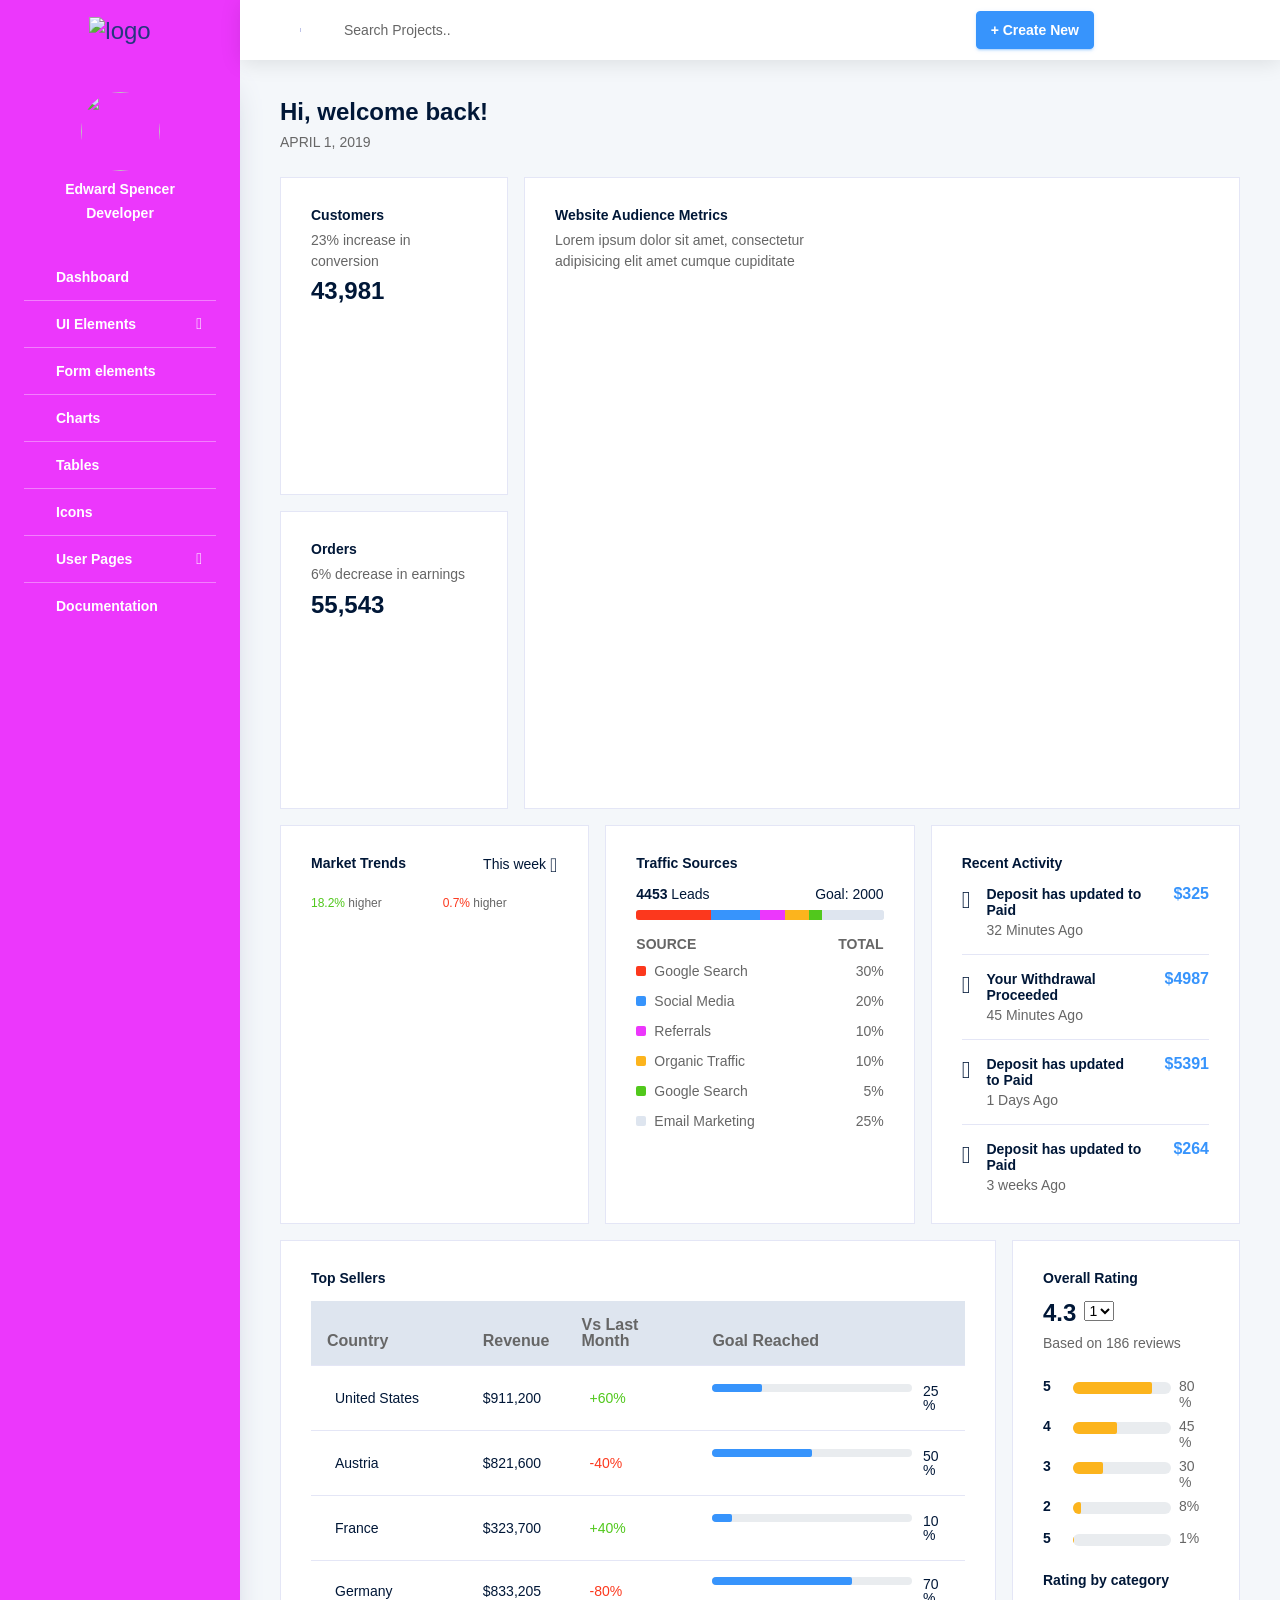
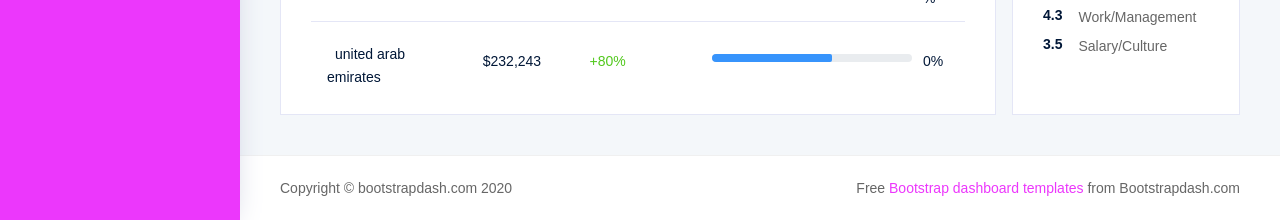
==== User/index.html @ cb885317 "user side" ====
<!DOCTYPE html>
<html lang="en">

<head>
  <!-- Required meta tags --> 
  <meta charset="utf-8">
  <meta name="viewport" content="width=device-width, initial-scale=1, shrink-to-fit=no">
  <title>Regal Admin</title>
  <!-- base:css -->
  <link rel="stylesheet" href="vendors/mdi/css/materialdesignicons.min.css">
  <link rel="stylesheet" href="vendors/feather/feather.css">
  <link rel="stylesheet" href="vendors/base/vendor.bundle.base.css">
  <!-- endinject -->
  <!-- plugin css for this page -->
  <link rel="stylesheet" href="vendors/flag-icon-css/css/flag-icon.min.css"/>
  <link rel="stylesheet" href="vendors/font-awesome/css/font-awesome.min.css">
  <link rel="stylesheet" href="vendors/jquery-bar-rating/fontawesome-stars-o.css">
  <link rel="stylesheet" href="vendors/jquery-bar-rating/fontawesome-stars.css">
  <!-- End plugin css for this page -->
  <!-- inject:css -->
  <link rel="stylesheet" href="css/style.css">
  <!-- endinject -->
  <link rel="shortcut icon" href="images/favicon.png" />
</head>
<body>
  <div class="container-scroller">
    <!-- partial:partials/_navbar.html -->
    <nav class="navbar col-lg-12 col-12 p-0 fixed-top d-flex flex-row">
      <div class="text-center navbar-brand-wrapper d-flex align-items-center justify-content-center">
        <a class="navbar-brand brand-logo" href="index.html"><img src="images/logo.svg" alt="logo"/></a>
        <a class="navbar-brand brand-logo-mini" href="index.html"><img src="images/logo-mini.svg" alt="logo"/></a>
      </div>
      <div class="navbar-menu-wrapper d-flex align-items-center justify-content-end">
        <button class="navbar-toggler navbar-toggler align-self-center" type="button" data-toggle="minimize">
          <span class="icon-menu"></span>
        </button>
        <ul class="navbar-nav mr-lg-2">
          <li class="nav-item nav-search d-none d-lg-block">
            <div class="input-group">
              <div class="input-group-prepend">
                <span class="input-group-text" id="search">
                  <i class="icon-search"></i>
                </span>
              </div>
              <input type="text" class="form-control" placeholder="Search Projects.." aria-label="search" aria-describedby="search">
            </div>
          </li>
        </ul>
        <ul class="navbar-nav navbar-nav-right">
            <li class="nav-item dropdown d-lg-flex d-none">
                <button type="button" class="btn btn-info font-weight-bold">+ Create New</button>
            </li>
          <li class="nav-item dropdown d-flex">
            <a class="nav-link count-indicator dropdown-toggle d-flex justify-content-center align-items-center" id="messageDropdown" href="#" data-toggle="dropdown">
              <i class="icon-air-play mx-0"></i>
            </a>
            <div class="dropdown-menu dropdown-menu-right navbar-dropdown preview-list" aria-labelledby="messageDropdown">
              <p class="mb-0 font-weight-normal float-left dropdown-header">Messages</p>
              <a class="dropdown-item preview-item">
                <div class="preview-thumbnail">
                    <img src="images/faces/face4.jpg" alt="image" class="profile-pic">
                </div>
                <div class="preview-item-content flex-grow">
                  <h6 class="preview-subject ellipsis font-weight-normal">David Grey
                  </h6>
                  <p class="font-weight-light small-text text-muted mb-0">
                    The meeting is cancelled
                  </p>
                </div>
              </a>
              <a class="dropdown-item preview-item">
                <div class="preview-thumbnail">
                    <img src="images/faces/face2.jpg" alt="image" class="profile-pic">
                </div>
                <div class="preview-item-content flex-grow">
                  <h6 class="preview-subject ellipsis font-weight-normal">Tim Cook
                  </h6>
                  <p class="font-weight-light small-text text-muted mb-0">
                    New product launch
                  </p>
                </div>
              </a>
              <a class="dropdown-item preview-item">
                <div class="preview-thumbnail">
                    <img src="images/faces/face3.jpg" alt="image" class="profile-pic">
                </div>
                <div class="preview-item-content flex-grow">
                  <h6 class="preview-subject ellipsis font-weight-normal"> Johnson
                  </h6>
                  <p class="font-weight-light small-text text-muted mb-0">
                    Upcoming board meeting
                  </p>
                </div>
              </a>
            </div>
          </li>
          <li class="nav-item dropdown d-flex mr-4 ">
            <a class="nav-link count-indicator dropdown-toggle d-flex align-items-center justify-content-center" id="notificationDropdown" href="#" data-toggle="dropdown">
              <i class="icon-cog"></i>
            </a>
            <div class="dropdown-menu dropdown-menu-right navbar-dropdown preview-list" aria-labelledby="notificationDropdown">
              <p class="mb-0 font-weight-normal float-left dropdown-header">Settings</p>
              <a class="dropdown-item preview-item">               
                  <i class="icon-head"></i> Profile
              </a>
              <a class="dropdown-item preview-item">
                  <i class="icon-inbox"></i> Logout
              </a>
            </div>
          </li>
          <li class="nav-item dropdown mr-4 d-lg-flex d-none">
            <a class="nav-link count-indicatord-flex align-item s-center justify-content-center" href="#">
              <i class="icon-grid"></i>
            </a>
          </li>
        </ul>
        <button class="navbar-toggler navbar-toggler-right d-lg-none align-self-center" type="button" data-toggle="offcanvas">
          <span class="icon-menu"></span>
        </button>
      </div>
    </nav>
    <!-- partial -->
    <div class="container-fluid page-body-wrapper">
      <!-- partial:partials/_sidebar.html -->
      <nav class="sidebar sidebar-offcanvas" id="sidebar">
        <div class="user-profile">
          <div class="user-image">
            <img src="images/faces/face28.png">
          </div>
          <div class="user-name">
              Edward Spencer
          </div>
          <div class="user-designation">
              Developer
          </div>
        </div>
        <ul class="nav">
          <li class="nav-item">
            <a class="nav-link" href="index.html">
              <i class="icon-box menu-icon"></i>
              <span class="menu-title">Dashboard</span>
            </a>
          </li>
          <li class="nav-item">
            <a class="nav-link" data-toggle="collapse" href="#ui-basic" aria-expanded="false" aria-controls="ui-basic">
              <i class="icon-disc menu-icon"></i>
              <span class="menu-title">UI Elements</span>
              <i class="menu-arrow"></i>
            </a>
            <div class="collapse" id="ui-basic">
              <ul class="nav flex-column sub-menu">
                <li class="nav-item"> <a class="nav-link" href="pages/ui-features/buttons.html">Buttons</a></li>
                <li class="nav-item"> <a class="nav-link" href="pages/ui-features/typography.html">Typography</a></li>
              </ul>
            </div>
          </li>
          <li class="nav-item">
            <a class="nav-link" href="pages/forms/basic_elements.html">
              <i class="icon-file menu-icon"></i>
              <span class="menu-title">Form elements</span>
            </a>
          </li>
          <li class="nav-item">
            <a class="nav-link" href="pages/charts/chartjs.html">
              <i class="icon-pie-graph menu-icon"></i>
              <span class="menu-title">Charts</span>
            </a>
          </li>
          <li class="nav-item">
            <a class="nav-link" href="pages/tables/basic-table.html">
              <i class="icon-command menu-icon"></i>
              <span class="menu-title">Tables</span>
            </a>
          </li>
          <li class="nav-item">
            <a class="nav-link" href="pages/icons/feather-icons.html">
              <i class="icon-help menu-icon"></i>
              <span class="menu-title">Icons</span>
            </a>
          </li>
          <li class="nav-item">
            <a class="nav-link" data-toggle="collapse" href="#auth" aria-expanded="false" aria-controls="auth">
              <i class="icon-head menu-icon"></i>
              <span class="menu-title">User Pages</span>
              <i class="menu-arrow"></i>
            </a>
            <div class="collapse" id="auth">
              <ul class="nav flex-column sub-menu">
                <li class="nav-item"> <a class="nav-link" href="pages/samples/login.html"> Login </a></li>
                <li class="nav-item"> <a class="nav-link" href="pages/samples/login-2.html"> Login 2 </a></li>
                <li class="nav-item"> <a class="nav-link" href="pages/samples/register.html"> Register </a></li>
                <li class="nav-item"> <a class="nav-link" href="pages/samples/register-2.html"> Register 2 </a></li>
                <li class="nav-item"> <a class="nav-link" href="pages/samples/lock-screen.html"> Lockscreen </a></li>
              </ul>
            </div>
          </li>
          <li class="nav-item">
            <a class="nav-link" href="docs/documentation.html">
              <i class="icon-book menu-icon"></i>
              <span class="menu-title">Documentation</span>
            </a>
          </li>
        </ul>
      </nav>
      <!-- partial -->
      <div class="main-panel">
        <div class="content-wrapper">
          <div class="row">
            <div class="col-sm-12 mb-4 mb-xl-0">
              <h4 class="font-weight-bold text-dark">Hi, welcome back!</h4>
              <p class="font-weight-normal mb-2 text-muted">APRIL 1, 2019</p>
            </div>
          </div>
          <div class="row mt-3">
            <div class="col-xl-3 flex-column d-flex grid-margin stretch-card">
              <div class="row flex-grow">
                <div class="col-sm-12 grid-margin stretch-card">
                    <div class="card">
                      <div class="card-body">
                          <h4 class="card-title">Customers</h4>
                          <p>23% increase in conversion</p>
                          <h4 class="text-dark font-weight-bold mb-2">43,981</h4>
                          <canvas id="customers"></canvas>
                      </div>
                    </div>
                </div>
                <div class="col-sm-12 stretch-card">
                    <div class="card">
                      <div class="card-body">
                          <h4 class="card-title">Orders</h4>
                          <p>6% decrease in earnings</p>
                          <h4 class="text-dark font-weight-bold mb-2">55,543</h4>
                          <canvas id="orders"></canvas>
                      </div>
                    </div>
               </div>
              </div>
            </div>
            <div class="col-xl-9 d-flex grid-margin stretch-card">
                <div class="card">
                  <div class="card-body">
                      <h4 class="card-title">Website Audience Metrics</h4>
                      <div class="row">
                        <div class="col-lg-5">
                          <p>Lorem ipsum dolor sit amet, consectetur adipisicing elit amet cumque cupiditate</p>
                        </div>
                        <div class="col-lg-7">
                          <div class="chart-legends d-lg-block d-none" id="chart-legends"></div>
                        </div>
                      </div>
                      <div class="row">
                          <div class="col-sm-12">
                              <canvas id="web-audience-metrics-satacked" class="mt-3"></canvas>
                          </div>
                      </div>
                        
                    </div>
                  </div>
            </div>
          </div>
          <div class="row">
              <div class="col-xl-4 grid-margin stretch-card">
                  <div class="card">
                    <div class="card-body">
                      <div class="d-flex justify-content-between mb-3">
                          <h4 class="card-title">Market Trends</h4>
                          <div class="dropdown">
                              <button class="btn btn-sm dropdown-toggle text-dark pt-0 pr-0" type="button" id="dropdownMenuSizeButton3" data-toggle="dropdown" aria-haspopup="true" aria-expanded="false">
                                  This week
                              </button>
                              <div class="dropdown-menu" aria-labelledby="dropdownMenuSizeButton3">
                                <h6 class="dropdown-header">This week</h6>
                                <h6 class="dropdown-header">This month</h6>
                              </div>
                            </div>
                      </div>
                      <div id="chart-legends-market-trend" class="chart-legends mt-1">
                      </div>
                      <div class="row mt-2 mb-2">
                        <div class="col-6">
                          <div class="text-small"><span class="text-success">18.2%</span> higher </div>
                        </div>
                        <div class="col-6">
                          <div class="text-small"><span class="text-danger">0.7%</span> higher </div>
                        </div>
                      </div>
                      <div class="marketTrends mt-4">
                        <canvas id="marketTrendssatacked"></canvas>
                      </div>
                        
                    </div>
                  </div>
              </div>
              <div class="col-xl-4 grid-margin stretch-card">
                <div class="card">
                  <div class="card-body">
                    <h4 class="card-title">Traffic Sources</h4>
                    <div class="row">
                      <div class="col-sm-12">
                          <div class="d-flex justify-content-between mt-2 text-dark mb-2">
                              <div><span class="font-weight-bold">4453</span> Leads</div>
                              <div>Goal: 2000</div>
                            </div>
                        <div class="progress progress-md grouped mb-2">
                          <div class="progress-bar  bg-danger" role="progressbar" style="width: 30%" aria-valuenow="25" aria-valuemin="0" aria-valuemax="100"></div>
                          <div class="progress-bar bg-info" role="progressbar" style="width: 20%" aria-valuenow="50" aria-valuemin="0" aria-valuemax="100"></div>
                          <div class="progress-bar  bg-primary" role="progressbar" style="width: 10%" aria-valuenow="25" aria-valuemin="0" aria-valuemax="100"></div>
                          <div class="progress-bar bg-warning" role="progressbar" style="width: 10%" aria-valuenow="50" aria-valuemin="0" aria-valuemax="100"></div>
                          <div class="progress-bar bg-success" role="progressbar" style="width: 5%" aria-valuenow="50" aria-valuemin="0" aria-valuemax="100"></div>
                          <div class="progress-bar bg-light" role="progressbar" style="width: 25%" aria-valuenow="50" aria-valuemin="0" aria-valuemax="100"></div>
                        </div>
                      </div>
                      <div class="col-sm-12">
                        <div class="traffic-source-legend">
                          <div class="d-flex justify-content-between mb-1 mt-2">
                            <div class="font-weight-bold">SOURCE</div>
                            <div class="font-weight-bold">TOTAL</div>
                          </div>
                          <div class="d-flex justify-content-between legend-label">
                            <div><span class="bg-danger"></span>Google Search</div>
                            <div>30%</div>
                          </div>
                          <div class="d-flex justify-content-between legend-label">
                            <div><span class="bg-info"></span>Social Media</div>
                            <div>20%</div>
                          </div>
                          <div class="d-flex justify-content-between legend-label">
                            <div><span class="bg-primary"></span>Referrals</div>
                            <div>10%</div>
                          </div>
                          <div class="d-flex justify-content-between legend-label">
                            <div><span class="bg-warning"></span>Organic Traffic</div>
                            <div>10%</div>
                          </div>
                          <div class="d-flex justify-content-between legend-label">
                            <div><span class="bg-success"></span>Google Search</div>
                            <div>5%</div>
                          </div>
                          <div class="d-flex justify-content-between legend-label">
                            <div><span class="bg-light"></span>Email Marketing</div>
                            <div>25%</div>
                          </div>
                        </div>
                        
                      </div>
                    </div>  
                  </div>
                </div>
              </div>
              <div class="col-xl-4 grid-margin stretch-card">
                <div class="card">
                  <div class="card-body">
                    <h4 class="card-title mb-3">Recent Activity</h4>
                    <div class="row">
                      <div class="col-sm-12">
                        <div class="text-dark">
                          <div class="d-flex pb-3 border-bottom justify-content-between">
                            <div class="mr-3"><i class="mdi mdi-signal-cellular-outline icon-md"></i></div>
                            <div class="font-weight-bold mr-sm-4">
                              <div>Deposit has updated to Paid</div>
                              <div class="text-muted font-weight-normal mt-1">32 Minutes Ago</div>
                            </div>
                            <div><h6 class="font-weight-bold text-info ml-sm-2">$325</h6></div>
                          </div>
                          <div class="d-flex pb-3 pt-3 border-bottom justify-content-between">
                            <div class="mr-3"><i class="mdi mdi-signal-cellular-outline icon-md"></i></div>
                            <div class="font-weight-bold mr-sm-4">
                              <div>Your Withdrawal Proceeded</div>
                              <div class="text-muted font-weight-normal mt-1">45 Minutes Ago</div>
                            </div>
                            <div><h6 class="font-weight-bold text-info ml-sm-2">$4987</h6></div>
                          </div>
                          <div class="d-flex pb-3 pt-3 border-bottom justify-content-between">
                            <div class="mr-3"><i class="mdi mdi-signal-cellular-outline icon-md"></i></div>
                            <div class="font-weight-bold mr-sm-4">
                              <div>Deposit has updated to Paid                              </div>
                              <div class="text-muted font-weight-normal mt-1">1 Days Ago</div>
                            </div>
                            <div><h6 class="font-weight-bold text-info ml-sm-2">$5391</h6></div>
                          </div>
                          <div class="d-flex pt-3 justify-content-between">
                            <div class="mr-3"><i class="mdi mdi-signal-cellular-outline icon-md"></i></div>
                            <div class="font-weight-bold mr-sm-4">
                              <div>Deposit has updated to Paid</div>
                              <div class="text-muted font-weight-normal mt-1">3 weeks Ago</div>
                            </div>
                            <div><h6 class="font-weight-bold text-info ml-sm-2">$264</h6></div>
                          </div> 
                        </div>
                      </div>
                    </div>  
                  </div>
                </div>
              </div>
          </div>
          <div class="row">
            <div class="col-xl-9 grid-margin-lg-0 grid-margin stretch-card">
              <div class="card">
                <div class="card-body">
                    <h4 class="card-title">Top Sellers</h4>
                    <div class="table-responsive mt-3">
                      <table class="table table-header-bg">
                        <thead>
                          <tr>
                            <th>
                                Country
                            </th>
                            <th>
                                Revenue
                            </th>
                            <th>
                                Vs Last Month
                            </th>
                            <th>
                                Goal Reached
                            </th>
                          </tr>
                        </thead>
                        <tbody>
                          <tr>
                            <td>
                              <i class="flag-icon flag-icon-us mr-2" title="us" id="us"></i> United States 
                            </td>
                            <td>
                              $911,200
                            </td>
                            <td>
                              <div class="text-success"><i class="icon-arrow-up mr-2"></i>+60%</div>
                            </td>
                            <td>
                              <div class="row">
                                <div class="col-sm-10">
                                  <div class="progress">
                                    <div class="progress-bar bg-info" role="progressbar" style="width: 25%" aria-valuenow="25" aria-valuemin="0" aria-valuemax="100"></div>
                                  </div>
                                </div>
                                <div class="col-sm-2">
                                  25%
                                </div>
                              </div>
                            </td>
                            
                          </tr>
                          <tr>
                            <td>
                              <i class="flag-icon flag-icon-at mr-2" title="us" id="at"></i> Austria
                            </td>
                            <td>
                                $821,600
                            </td>
                            <td>
                              <div class="text-danger"><i class="icon-arrow-down mr-2"></i>-40%</div>
                            </td>
                            <td>
                              <div class="row">
                                <div class="col-sm-10">
                                  <div class="progress">
                                    <div class="progress-bar bg-info" role="progressbar" style="width: 50%" aria-valuenow="25" aria-valuemin="0" aria-valuemax="100"></div>
                                  </div>
                                </div>
                                <div class="col-sm-2">
                                  50%
                                </div>
                              </div>
                            </td>
                          </tr>
                          <tr>
                            <td>
                              <i class="flag-icon flag-icon-fr mr-2" title="us" id="fr"></i> France
                            </td>
                            <td>
                                $323,700
                            </td>
                            <td>
                              <div class="text-success"><i class="icon-arrow-up mr-2"></i>+40%</div>
                            </td>
                            <td>
                              <div class="row">
                                <div class="col-sm-10">
                                  <div class="progress">
                                    <div class="progress-bar bg-info" role="progressbar" style="width: 10%" aria-valuenow="25" aria-valuemin="0" aria-valuemax="100"></div>
                                  </div>
                                </div>
                                <div class="col-sm-2">
                                  10%
                                </div>
                              </div>
                            </td>
                          </tr>
                          <tr>
                            <td class="py-1">
                              <i class="flag-icon flag-icon-de mr-2" title="us" id="de"></i> Germany
                            </td>
                            <td>
                                $833,205
                            </td>
                            <td>
                              <div class="text-danger"><i class="icon-arrow-down mr-2"></i>-80%</div>
                            </td>
                            <td>
                              <div class="row">
                                <div class="col-sm-10">
                                  <div class="progress">
                                    <div class="progress-bar bg-info" role="progressbar" style="width: 70%" aria-valuenow="25" aria-valuemin="0" aria-valuemax="100"></div>
                                  </div>
                                </div>
                                <div class="col-sm-2">
                                  70%
                                </div>
                              </div>
                            </td>
                          </tr>
                          <tr>
                            <td class="pb-0">
                              <i class="flag-icon flag-icon-ae mr-2" title="ae" id="ae"></i> united arab emirates
                            </td>
                            <td class="pb-0">
                                $232,243
                            </td>
                            <td class="pb-0">
                              <div class="text-success"><i class="icon-arrow-up mr-2"></i>+80%</div>
                            </td>
                            <td class="pb-0">
                              <div class="row">
                                <div class="col-sm-10">
                                  <div class="progress">
                                    <div class="progress-bar bg-info" role="progressbar" style="width: 60%" aria-valuenow="25" aria-valuemin="0" aria-valuemax="100"></div>
                                  </div>
                                </div>
                                <div class="col-sm-2">
                                  0%
                                </div>
                              </div>
                            </td>
                          </tr>
                          
                        </tbody>
                      </table>
                    </div>
                </div>
              </div>
            </div>
            <div class="col-xl-3 grid-margin-lg-0 grid-margin stretch-card">
              <div class="card">
                <div class="card-body">
                    <h4 class="card-title mb-3">Overall rating</h4>
                    <div class="d-flex">
                      <div>
                          <h4 class="text-dark font-weight-bold mb-2 mr-2">4.3</h4>
                      </div>
                      <div>
                        <select id="over-all-rating" name="rating" autocomplete="off">
                          <option value="1">1</option>
                          <option value="2">2</option>
                          <option value="3">3</option>
                          <option value="4">4</option>
                          <option value="5">5</option>
                        </select>
                      </div>
                    </div>
                    <p class="mb-4">Based on 186 reviews</p>
                    <div class="row">
                      <div class="col-sm-2 pr-0">
                          <div class="d-flex">
                            <div>
                                <div class="text-dark font-weight-bold mb-2 mr-2">5</div>
                            </div>
                            <div>
                              <i class="fa fa-star text-warning"></i>
                            </div>
                          </div>
                      </div>
                      <div class="col-sm-9 pl-2">
                          <div class="row">
                            <div class="col-sm-10">
                              <div class="progress progress-lg mt-1">
                                <div class="progress-bar bg-warning" role="progressbar" style="width: 80%" aria-valuenow="25" aria-valuemin="0" aria-valuemax="100"></div>
                              </div>
                            </div>
                            <div class="col-sm-2 p-lg-0">
                              80%
                            </div>
                          </div>
                      </div>
                    </div>
                    <div class="row mt-2">
                      <div class="col-sm-2 pr-0">
                          <div class="d-flex">
                            <div>
                                <div class="text-dark font-weight-bold mb-2 mr-2">4</div>
                            </div>
                            <div>
                              <i class="fa fa-star text-warning"></i>
                            </div>
                          </div>
                      </div>
                      <div class="col-sm-9 pl-2">
                          <div class="row">
                            <div class="col-sm-10">
                              <div class="progress progress-lg mt-1">
                                <div class="progress-bar bg-warning" role="progressbar" style="width: 45%" aria-valuenow="25" aria-valuemin="0" aria-valuemax="100"></div>
                              </div>
                            </div>
                            <div class="col-sm-2 p-lg-0">
                              45%
                            </div>
                          </div>
                      </div>
                    </div>
                    <div class="row mt-2">
                      <div class="col-sm-2 pr-0">
                          <div class="d-flex">
                            <div>
                                <div class="text-dark font-weight-bold mb-2 mr-2">3</div>
                            </div>
                            <div>
                              <i class="fa fa-star text-warning"></i>
                            </div>
                          </div>
                      </div>
                      <div class="col-sm-9 pl-2">
                          <div class="row">
                            <div class="col-sm-10">
                              <div class="progress progress-lg mt-1">
                                <div class="progress-bar bg-warning" role="progressbar" style="width: 30%" aria-valuenow="25" aria-valuemin="0" aria-valuemax="100"></div>
                              </div>
                            </div>
                            <div class="col-sm-2 p-lg-0">
                              30%
                            </div>
                          </div>
                      </div>
                    </div>
                    <div class="row mt-2">
                      <div class="col-sm-2 pr-0">
                          <div class="d-flex">
                            <div>
                                <div class="text-dark font-weight-bold mb-2 mr-2">2</div>
                            </div>
                            <div>
                              <i class="fa fa-star text-warning"></i>
                            </div>
                          </div>
                      </div>
                      <div class="col-sm-9 pl-2">
                          <div class="row">
                            <div class="col-sm-10">
                              <div class="progress progress-lg mt-1">
                                <div class="progress-bar bg-warning" role="progressbar" style="width: 8%" aria-valuenow="25" aria-valuemin="0" aria-valuemax="100"></div>
                              </div>
                            </div>
                            <div class="col-sm-2 p-lg-0">
                              8%
                            </div>
                          </div>
                      </div>
                    </div>
                    <div class="row mt-2">
                      <div class="col-sm-2 pr-0">
                          <div class="d-flex">
                            <div>
                                <div class="text-dark font-weight-bold mb-2 mr-2">5</div>
                            </div>
                            <div>
                              <i class="fa fa-star text-warning"></i>
                            </div>
                          </div>
                      </div>
                      <div class="col-sm-9 pl-2">
                          <div class="row">
                            <div class="col-sm-10">
                              <div class="progress progress-lg mt-1">
                                <div class="progress-bar bg-warning" role="progressbar" style="width: 1%" aria-valuenow="25" aria-valuemin="0" aria-valuemax="100"></div>
                              </div>
                            </div>
                            <div class="col-sm-2 p-lg-0">
                              1%
                            </div>
                          </div>
                      </div>
                    </div>
                    <div class="row">
                      <div class="col-sm-12">
                        <p class="mb-2 mt-3 mb-3 text-dark font-weight-bold">Rating by category</p>
                        <div class="d-flex">
                            <div>
                                <div class="text-dark font-weight-bold mb-2 mr-2">4.3</div>
                            </div>
                            <div class="mr-2">
                              <i class="fa fa-star text-warning"></i>
                            </div>
                            <div><p>Work/Management</p></div>
                          </div>
                          <div class="d-flex">
                              <div>
                                  <div class="text-dark font-weight-bold mb-2 mr-2">3.5</div>
                              </div>
                              <div class="mr-2">
                                <i class="fa fa-star text-warning"></i>
                              </div>
                              <div><p>Salary/Culture</p></div>
                            </div>
                      </div>
                    </div>

                </div>
              </div>
            </div>
          </div>
        </div>
        <!-- content-wrapper ends -->
        <!-- partial:partials/_footer.html -->
        <footer class="footer">
          <div class="d-sm-flex justify-content-center justify-content-sm-between">
            <span class="text-muted d-block text-center text-sm-left d-sm-inline-block">Copyright © bootstrapdash.com 2020</span>
            <span class="float-none float-sm-right d-block mt-1 mt-sm-0 text-center"> Free <a href="https://www.bootstrapdash.com/" target="_blank">Bootstrap dashboard templates</a> from Bootstrapdash.com</span>
          </div>
        </footer>
        <!-- partial -->
      </div>
      <!-- main-panel ends -->
    </div>
    <!-- page-body-wrapper ends -->
  </div>
  <!-- container-scroller -->

  <!-- base:js -->
  <script src="vendors/base/vendor.bundle.base.js"></script>
  <!-- endinject -->
  <!-- Plugin js for this page-->
  <!-- End plugin js for this page-->
  <!-- inject:js -->
  <script src="js/off-canvas.js"></script>
  <script src="js/hoverable-collapse.js"></script>
  <script src="js/template.js"></script>
  <!-- endinject -->
  <!-- plugin js for this page -->
  <script src="vendors/chart.js/Chart.min.js"></script>
  <script src="vendors/jquery-bar-rating/jquery.barrating.min.js"></script>
  <!-- End plugin js for this page -->
  <!-- Custom js for this page-->
  <script src="js/dashboard.js"></script>
  <!-- End custom js for this page-->
</body>

</html>
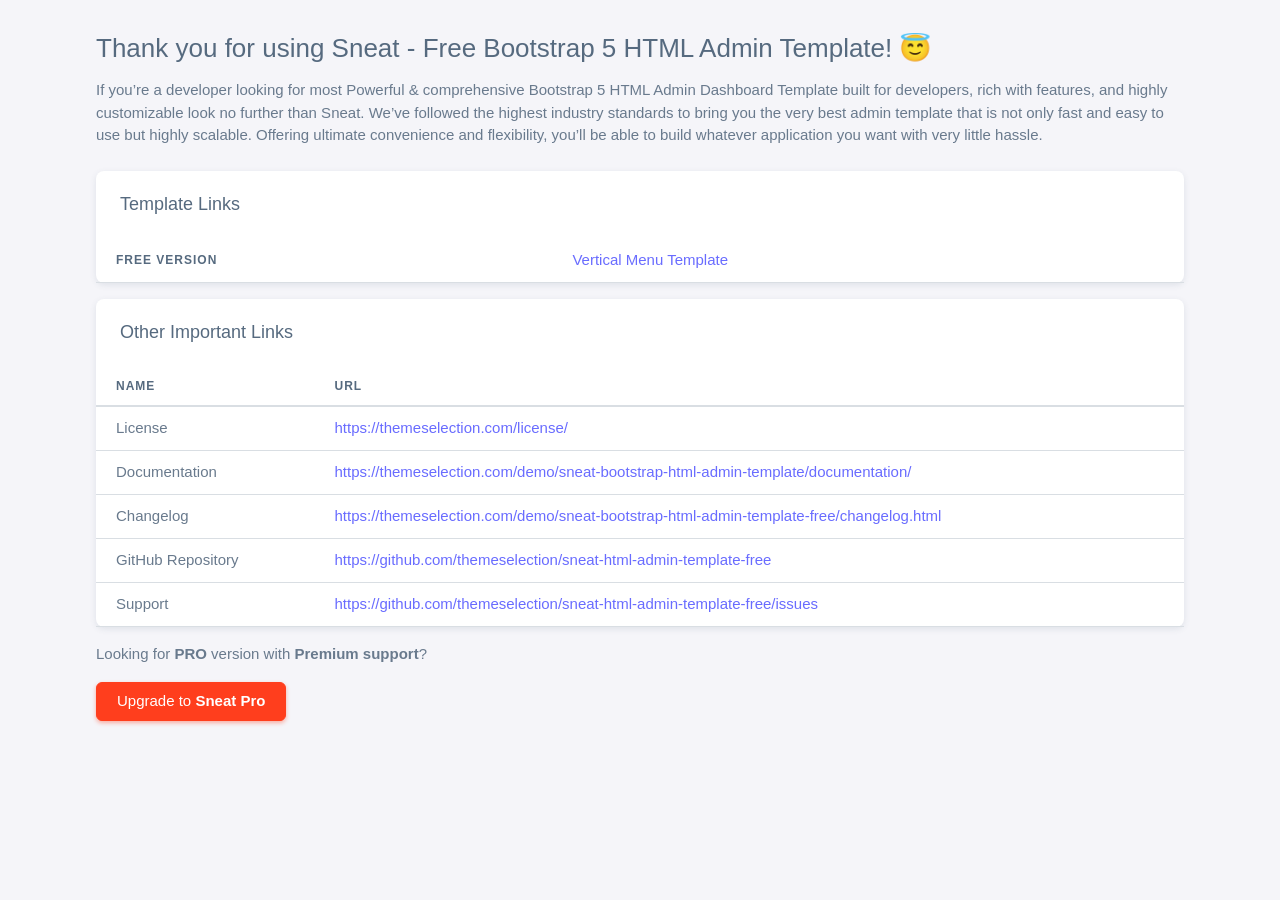
==== commit 576770dc: "User side" ====
--- a/User/index.html
+++ b/User/index.html
@@ -1,747 +1,135 @@
 <!DOCTYPE html>
-<html lang="en">
+
+
+<html lang="en" class="light-style  customizer-hide" dir="ltr" data-theme="theme-default" data-assets-path="assets/"
+  data-template="vertical-menu-template-no-customizer">
 
 <head>
-  <!-- Required meta tags --> 
-  <meta charset="utf-8">
-  <meta name="viewport" content="width=device-width, initial-scale=1, shrink-to-fit=no">
-  <title>Regal Admin</title>
-  <!-- base:css -->
-  <link rel="stylesheet" href="vendors/mdi/css/materialdesignicons.min.css">
-  <link rel="stylesheet" href="vendors/feather/feather.css">
-  <link rel="stylesheet" href="vendors/base/vendor.bundle.base.css">
-  <!-- endinject -->
-  <!-- plugin css for this page -->
-  <link rel="stylesheet" href="vendors/flag-icon-css/css/flag-icon.min.css"/>
-  <link rel="stylesheet" href="vendors/font-awesome/css/font-awesome.min.css">
-  <link rel="stylesheet" href="vendors/jquery-bar-rating/fontawesome-stars-o.css">
-  <link rel="stylesheet" href="vendors/jquery-bar-rating/fontawesome-stars.css">
-  <!-- End plugin css for this page -->
-  <!-- inject:css -->
-  <link rel="stylesheet" href="css/style.css">
-  <!-- endinject -->
-  <link rel="shortcut icon" href="images/favicon.png" />
+  <meta charset="utf-8" />
+  <meta name="viewport"
+    content="width=device-width, initial-scale=1.0, user-scalable=no, minimum-scale=1.0, maximum-scale=1.0" />
+
+  <title>Sneat - Free Bootstrap 5 HTML Admin Template</title>
+
+  <meta name="description" content="" />
+
+  <!-- Favicon -->
+  <link rel="icon" type="image/x-icon" href="assets/img/favicon/favicon.ico" />
+
+  <!-- Fonts -->
+  <link rel="preconnect" href="https://fonts.googleapis.com">
+  <link rel="preconnect" href="https://fonts.gstatic.com" crossorigin>
+  <link
+    href="https://fonts.googleapis.com/css2?family=Open+Sans:ital,wght@0,300;0,400;0,500;0,600;0,700;1,300;1,400;1,500;1,600;1,700&display=swap"
+    rel="stylesheet">
+
+  <!-- Core CSS -->
+  <link rel="stylesheet" href="assets/vendor/css/core.css" />
+  <link rel="stylesheet" href="assets/vendor/css/theme-default.css" />
+  <link rel="stylesheet" href="assets/css/demo.css" />
 </head>
+
 <body>
-  <div class="container-scroller">
-    <!-- partial:partials/_navbar.html -->
-    <nav class="navbar col-lg-12 col-12 p-0 fixed-top d-flex flex-row">
-      <div class="text-center navbar-brand-wrapper d-flex align-items-center justify-content-center">
-        <a class="navbar-brand brand-logo" href="index.html"><img src="images/logo.svg" alt="logo"/></a>
-        <a class="navbar-brand brand-logo-mini" href="index.html"><img src="images/logo-mini.svg" alt="logo"/></a>
+
+  <!-- Content -->
+  <div class="container flex-grow-1 container-p-y my-2">
+    <h3>Thank you for using Sneat - Free Bootstrap 5 HTML Admin Template! 😇</h3>
+    <p>If you’re a developer looking for most Powerful & comprehensive Bootstrap 5 HTML Admin Dashboard Template built
+      for developers, rich with features, and highly customizable look no further than Sneat. We’ve followed the highest
+      industry standards to bring you the very best admin template that is not only fast and easy to use but highly
+      scalable. Offering ultimate convenience and flexibility, you’ll be able to build whatever application you want
+      with very little hassle.</p>
+
+    <!-- Examples -->
+    <div class="row mt-sm-4 mt-3">
+      <div class="col-12 mb-3">
+        <div class="card">
+          <h5 class="card-header">Template Links</h5>
+          <!-- Template Demo Links -->
+          <table class="table">
+            <tbody>
+              <tr>
+                <th>Free Version</th>
+                <td><a href="html/index.html" target="_blank">Vertical Menu Template</a></td>
+              </tr>
+            </tbody>
+          </table>
+          <!--/ Template Demo Links -->
+        </div>
       </div>
-      <div class="navbar-menu-wrapper d-flex align-items-center justify-content-end">
-        <button class="navbar-toggler navbar-toggler align-self-center" type="button" data-toggle="minimize">
-          <span class="icon-menu"></span>
-        </button>
-        <ul class="navbar-nav mr-lg-2">
-          <li class="nav-item nav-search d-none d-lg-block">
-            <div class="input-group">
-              <div class="input-group-prepend">
-                <span class="input-group-text" id="search">
-                  <i class="icon-search"></i>
-                </span>
-              </div>
-              <input type="text" class="form-control" placeholder="Search Projects.." aria-label="search" aria-describedby="search">
-            </div>
-          </li>
-        </ul>
-        <ul class="navbar-nav navbar-nav-right">
-            <li class="nav-item dropdown d-lg-flex d-none">
-                <button type="button" class="btn btn-info font-weight-bold">+ Create New</button>
-            </li>
-          <li class="nav-item dropdown d-flex">
-            <a class="nav-link count-indicator dropdown-toggle d-flex justify-content-center align-items-center" id="messageDropdown" href="#" data-toggle="dropdown">
-              <i class="icon-air-play mx-0"></i>
-            </a>
-            <div class="dropdown-menu dropdown-menu-right navbar-dropdown preview-list" aria-labelledby="messageDropdown">
-              <p class="mb-0 font-weight-normal float-left dropdown-header">Messages</p>
-              <a class="dropdown-item preview-item">
-                <div class="preview-thumbnail">
-                    <img src="images/faces/face4.jpg" alt="image" class="profile-pic">
-                </div>
-                <div class="preview-item-content flex-grow">
-                  <h6 class="preview-subject ellipsis font-weight-normal">David Grey
-                  </h6>
-                  <p class="font-weight-light small-text text-muted mb-0">
-                    The meeting is cancelled
-                  </p>
-                </div>
-              </a>
-              <a class="dropdown-item preview-item">
-                <div class="preview-thumbnail">
-                    <img src="images/faces/face2.jpg" alt="image" class="profile-pic">
-                </div>
-                <div class="preview-item-content flex-grow">
-                  <h6 class="preview-subject ellipsis font-weight-normal">Tim Cook
-                  </h6>
-                  <p class="font-weight-light small-text text-muted mb-0">
-                    New product launch
-                  </p>
-                </div>
-              </a>
-              <a class="dropdown-item preview-item">
-                <div class="preview-thumbnail">
-                    <img src="images/faces/face3.jpg" alt="image" class="profile-pic">
-                </div>
-                <div class="preview-item-content flex-grow">
-                  <h6 class="preview-subject ellipsis font-weight-normal"> Johnson
-                  </h6>
-                  <p class="font-weight-light small-text text-muted mb-0">
-                    Upcoming board meeting
-                  </p>
-                </div>
-              </a>
-            </div>
-          </li>
-          <li class="nav-item dropdown d-flex mr-4 ">
-            <a class="nav-link count-indicator dropdown-toggle d-flex align-items-center justify-content-center" id="notificationDropdown" href="#" data-toggle="dropdown">
-              <i class="icon-cog"></i>
-            </a>
-            <div class="dropdown-menu dropdown-menu-right navbar-dropdown preview-list" aria-labelledby="notificationDropdown">
-              <p class="mb-0 font-weight-normal float-left dropdown-header">Settings</p>
-              <a class="dropdown-item preview-item">               
-                  <i class="icon-head"></i> Profile
-              </a>
-              <a class="dropdown-item preview-item">
-                  <i class="icon-inbox"></i> Logout
-              </a>
-            </div>
-          </li>
-          <li class="nav-item dropdown mr-4 d-lg-flex d-none">
-            <a class="nav-link count-indicatord-flex align-item s-center justify-content-center" href="#">
-              <i class="icon-grid"></i>
-            </a>
-          </li>
-        </ul>
-        <button class="navbar-toggler navbar-toggler-right d-lg-none align-self-center" type="button" data-toggle="offcanvas">
-          <span class="icon-menu"></span>
-        </button>
+
+      <div class="col-12 mb-3">
+        <div class="card">
+
+          <h5 class="card-header">Other Important Links</h5>
+          <!-- Other Links -->
+          <table class="table">
+            <thead>
+              <tr>
+                <th scope="col">Name</th>
+                <th scope="col">URL</th>
+              </tr>
+            </thead>
+            <tbody>
+
+              <tr>
+                <td>License </td>
+                <td>
+                  <a href="https://themeselection.com/license/" target="_blank">https://themeselection.com/license/</a>
+                </td>
+              </tr>
+
+              <tr>
+                <td>Documentation</td>
+                <td>
+                  <a href="https://themeselection.com/demo/sneat-bootstrap-html-admin-template/documentation/"
+                    target="_blank">https://themeselection.com/demo/sneat-bootstrap-html-admin-template/documentation/</a>
+                </td>
+              </tr>
+
+              <tr>
+                <td>Changelog</td>
+                <td>
+                  <a href="https://themeselection.com/demo/sneat-bootstrap-html-admin-template-free/changelog.html"
+                    target="_blank">https://themeselection.com/demo/sneat-bootstrap-html-admin-template-free/changelog.html</a>
+                </td>
+              </tr>
+
+
+              <tr>
+                <td>GitHub Repository</td>
+                <td>
+                  <a href="https://github.com/themeselection/sneat-html-admin-template-free"
+                    target="_blank">https://github.com/themeselection/sneat-html-admin-template-free</a>
+                </td>
+              </tr>
+
+
+              <tr>
+                <td>Support</td>
+                <td>
+                  <a href="https://github.com/themeselection/sneat-html-admin-template-free/issues"
+                    target="_blank">https://github.com/themeselection/sneat-html-admin-template-free/issues</a>
+                </td>
+              </tr>
+
+            </tbody>
+          </table>
+          <!--/ Other Links -->
+        </div>
       </div>
-    </nav>
-    <!-- partial -->
-    <div class="container-fluid page-body-wrapper">
-      <!-- partial:partials/_sidebar.html -->
-      <nav class="sidebar sidebar-offcanvas" id="sidebar">
-        <div class="user-profile">
-          <div class="user-image">
-            <img src="images/faces/face28.png">
-          </div>
-          <div class="user-name">
-              Edward Spencer
-          </div>
-          <div class="user-designation">
-              Developer
-          </div>
+
+      <div class="col-12 mb-3">
+        <p>Looking for <strong>PRO</strong> version with <strong>Premium support</strong>?</p>
+        <div class="upgrade-to-pro">
+          <a href="https://themeselection.com/products/sneat-bootstrap-html-admin-template/" target="_blank"
+            class="btn btn-danger">Upgrade to <strong>Sneat Pro</strong></a>
         </div>
-        <ul class="nav">
-          <li class="nav-item">
-            <a class="nav-link" href="index.html">
-              <i class="icon-box menu-icon"></i>
-              <span class="menu-title">Dashboard</span>
-            </a>
-          </li>
-          <li class="nav-item">
-            <a class="nav-link" data-toggle="collapse" href="#ui-basic" aria-expanded="false" aria-controls="ui-basic">
-              <i class="icon-disc menu-icon"></i>
-              <span class="menu-title">UI Elements</span>
-              <i class="menu-arrow"></i>
-            </a>
-            <div class="collapse" id="ui-basic">
-              <ul class="nav flex-column sub-menu">
-                <li class="nav-item"> <a class="nav-link" href="pages/ui-features/buttons.html">Buttons</a></li>
-                <li class="nav-item"> <a class="nav-link" href="pages/ui-features/typography.html">Typography</a></li>
-              </ul>
-            </div>
-          </li>
-          <li class="nav-item">
-            <a class="nav-link" href="pages/forms/basic_elements.html">
-              <i class="icon-file menu-icon"></i>
-              <span class="menu-title">Form elements</span>
-            </a>
-          </li>
-          <li class="nav-item">
-            <a class="nav-link" href="pages/charts/chartjs.html">
-              <i class="icon-pie-graph menu-icon"></i>
-              <span class="menu-title">Charts</span>
-            </a>
-          </li>
-          <li class="nav-item">
-            <a class="nav-link" href="pages/tables/basic-table.html">
-              <i class="icon-command menu-icon"></i>
-              <span class="menu-title">Tables</span>
-            </a>
-          </li>
-          <li class="nav-item">
-            <a class="nav-link" href="pages/icons/feather-icons.html">
-              <i class="icon-help menu-icon"></i>
-              <span class="menu-title">Icons</span>
-            </a>
-          </li>
-          <li class="nav-item">
-            <a class="nav-link" data-toggle="collapse" href="#auth" aria-expanded="false" aria-controls="auth">
-              <i class="icon-head menu-icon"></i>
-              <span class="menu-title">User Pages</span>
-              <i class="menu-arrow"></i>
-            </a>
-            <div class="collapse" id="auth">
-              <ul class="nav flex-column sub-menu">
-                <li class="nav-item"> <a class="nav-link" href="pages/samples/login.html"> Login </a></li>
-                <li class="nav-item"> <a class="nav-link" href="pages/samples/login-2.html"> Login 2 </a></li>
-                <li class="nav-item"> <a class="nav-link" href="pages/samples/register.html"> Register </a></li>
-                <li class="nav-item"> <a class="nav-link" href="pages/samples/register-2.html"> Register 2 </a></li>
-                <li class="nav-item"> <a class="nav-link" href="pages/samples/lock-screen.html"> Lockscreen </a></li>
-              </ul>
-            </div>
-          </li>
-          <li class="nav-item">
-            <a class="nav-link" href="docs/documentation.html">
-              <i class="icon-book menu-icon"></i>
-              <span class="menu-title">Documentation</span>
-            </a>
-          </li>
-        </ul>
-      </nav>
-      <!-- partial -->
-      <div class="main-panel">
-        <div class="content-wrapper">
-          <div class="row">
-            <div class="col-sm-12 mb-4 mb-xl-0">
-              <h4 class="font-weight-bold text-dark">Hi, welcome back!</h4>
-              <p class="font-weight-normal mb-2 text-muted">APRIL 1, 2019</p>
-            </div>
-          </div>
-          <div class="row mt-3">
-            <div class="col-xl-3 flex-column d-flex grid-margin stretch-card">
-              <div class="row flex-grow">
-                <div class="col-sm-12 grid-margin stretch-card">
-                    <div class="card">
-                      <div class="card-body">
-                          <h4 class="card-title">Customers</h4>
-                          <p>23% increase in conversion</p>
-                          <h4 class="text-dark font-weight-bold mb-2">43,981</h4>
-                          <canvas id="customers"></canvas>
-                      </div>
-                    </div>
-                </div>
-                <div class="col-sm-12 stretch-card">
-                    <div class="card">
-                      <div class="card-body">
-                          <h4 class="card-title">Orders</h4>
-                          <p>6% decrease in earnings</p>
-                          <h4 class="text-dark font-weight-bold mb-2">55,543</h4>
-                          <canvas id="orders"></canvas>
-                      </div>
-                    </div>
-               </div>
-              </div>
-            </div>
-            <div class="col-xl-9 d-flex grid-margin stretch-card">
-                <div class="card">
-                  <div class="card-body">
-                      <h4 class="card-title">Website Audience Metrics</h4>
-                      <div class="row">
-                        <div class="col-lg-5">
-                          <p>Lorem ipsum dolor sit amet, consectetur adipisicing elit amet cumque cupiditate</p>
-                        </div>
-                        <div class="col-lg-7">
-                          <div class="chart-legends d-lg-block d-none" id="chart-legends"></div>
-                        </div>
-                      </div>
-                      <div class="row">
-                          <div class="col-sm-12">
-                              <canvas id="web-audience-metrics-satacked" class="mt-3"></canvas>
-                          </div>
-                      </div>
-                        
-                    </div>
-                  </div>
-            </div>
-          </div>
-          <div class="row">
-              <div class="col-xl-4 grid-margin stretch-card">
-                  <div class="card">
-                    <div class="card-body">
-                      <div class="d-flex justify-content-between mb-3">
-                          <h4 class="card-title">Market Trends</h4>
-                          <div class="dropdown">
-                              <button class="btn btn-sm dropdown-toggle text-dark pt-0 pr-0" type="button" id="dropdownMenuSizeButton3" data-toggle="dropdown" aria-haspopup="true" aria-expanded="false">
-                                  This week
-                              </button>
-                              <div class="dropdown-menu" aria-labelledby="dropdownMenuSizeButton3">
-                                <h6 class="dropdown-header">This week</h6>
-                                <h6 class="dropdown-header">This month</h6>
-                              </div>
-                            </div>
-                      </div>
-                      <div id="chart-legends-market-trend" class="chart-legends mt-1">
-                      </div>
-                      <div class="row mt-2 mb-2">
-                        <div class="col-6">
-                          <div class="text-small"><span class="text-success">18.2%</span> higher </div>
-                        </div>
-                        <div class="col-6">
-                          <div class="text-small"><span class="text-danger">0.7%</span> higher </div>
-                        </div>
-                      </div>
-                      <div class="marketTrends mt-4">
-                        <canvas id="marketTrendssatacked"></canvas>
-                      </div>
-                        
-                    </div>
-                  </div>
-              </div>
-              <div class="col-xl-4 grid-margin stretch-card">
-                <div class="card">
-                  <div class="card-body">
-                    <h4 class="card-title">Traffic Sources</h4>
-                    <div class="row">
-                      <div class="col-sm-12">
-                          <div class="d-flex justify-content-between mt-2 text-dark mb-2">
-                              <div><span class="font-weight-bold">4453</span> Leads</div>
-                              <div>Goal: 2000</div>
-                            </div>
-                        <div class="progress progress-md grouped mb-2">
-                          <div class="progress-bar  bg-danger" role="progressbar" style="width: 30%" aria-valuenow="25" aria-valuemin="0" aria-valuemax="100"></div>
-                          <div class="progress-bar bg-info" role="progressbar" style="width: 20%" aria-valuenow="50" aria-valuemin="0" aria-valuemax="100"></div>
-                          <div class="progress-bar  bg-primary" role="progressbar" style="width: 10%" aria-valuenow="25" aria-valuemin="0" aria-valuemax="100"></div>
-                          <div class="progress-bar bg-warning" role="progressbar" style="width: 10%" aria-valuenow="50" aria-valuemin="0" aria-valuemax="100"></div>
-                          <div class="progress-bar bg-success" role="progressbar" style="width: 5%" aria-valuenow="50" aria-valuemin="0" aria-valuemax="100"></div>
-                          <div class="progress-bar bg-light" role="progressbar" style="width: 25%" aria-valuenow="50" aria-valuemin="0" aria-valuemax="100"></div>
-                        </div>
-                      </div>
-                      <div class="col-sm-12">
-                        <div class="traffic-source-legend">
-                          <div class="d-flex justify-content-between mb-1 mt-2">
-                            <div class="font-weight-bold">SOURCE</div>
-                            <div class="font-weight-bold">TOTAL</div>
-                          </div>
-                          <div class="d-flex justify-content-between legend-label">
-                            <div><span class="bg-danger"></span>Google Search</div>
-                            <div>30%</div>
-                          </div>
-                          <div class="d-flex justify-content-between legend-label">
-                            <div><span class="bg-info"></span>Social Media</div>
-                            <div>20%</div>
-                          </div>
-                          <div class="d-flex justify-content-between legend-label">
-                            <div><span class="bg-primary"></span>Referrals</div>
-                            <div>10%</div>
-                          </div>
-                          <div class="d-flex justify-content-between legend-label">
-                            <div><span class="bg-warning"></span>Organic Traffic</div>
-                            <div>10%</div>
-                          </div>
-                          <div class="d-flex justify-content-between legend-label">
-                            <div><span class="bg-success"></span>Google Search</div>
-                            <div>5%</div>
-                          </div>
-                          <div class="d-flex justify-content-between legend-label">
-                            <div><span class="bg-light"></span>Email Marketing</div>
-                            <div>25%</div>
-                          </div>
-                        </div>
-                        
-                      </div>
-                    </div>  
-                  </div>
-                </div>
-              </div>
-              <div class="col-xl-4 grid-margin stretch-card">
-                <div class="card">
-                  <div class="card-body">
-                    <h4 class="card-title mb-3">Recent Activity</h4>
-                    <div class="row">
-                      <div class="col-sm-12">
-                        <div class="text-dark">
-                          <div class="d-flex pb-3 border-bottom justify-content-between">
-                            <div class="mr-3"><i class="mdi mdi-signal-cellular-outline icon-md"></i></div>
-                            <div class="font-weight-bold mr-sm-4">
-                              <div>Deposit has updated to Paid</div>
-                              <div class="text-muted font-weight-normal mt-1">32 Minutes Ago</div>
-                            </div>
-                            <div><h6 class="font-weight-bold text-info ml-sm-2">$325</h6></div>
-                          </div>
-                          <div class="d-flex pb-3 pt-3 border-bottom justify-content-between">
-                            <div class="mr-3"><i class="mdi mdi-signal-cellular-outline icon-md"></i></div>
-                            <div class="font-weight-bold mr-sm-4">
-                              <div>Your Withdrawal Proceeded</div>
-                              <div class="text-muted font-weight-normal mt-1">45 Minutes Ago</div>
-                            </div>
-                            <div><h6 class="font-weight-bold text-info ml-sm-2">$4987</h6></div>
-                          </div>
-                          <div class="d-flex pb-3 pt-3 border-bottom justify-content-between">
-                            <div class="mr-3"><i class="mdi mdi-signal-cellular-outline icon-md"></i></div>
-                            <div class="font-weight-bold mr-sm-4">
-                              <div>Deposit has updated to Paid                              </div>
-                              <div class="text-muted font-weight-normal mt-1">1 Days Ago</div>
-                            </div>
-                            <div><h6 class="font-weight-bold text-info ml-sm-2">$5391</h6></div>
-                          </div>
-                          <div class="d-flex pt-3 justify-content-between">
-                            <div class="mr-3"><i class="mdi mdi-signal-cellular-outline icon-md"></i></div>
-                            <div class="font-weight-bold mr-sm-4">
-                              <div>Deposit has updated to Paid</div>
-                              <div class="text-muted font-weight-normal mt-1">3 weeks Ago</div>
-                            </div>
-                            <div><h6 class="font-weight-bold text-info ml-sm-2">$264</h6></div>
-                          </div> 
-                        </div>
-                      </div>
-                    </div>  
-                  </div>
-                </div>
-              </div>
-          </div>
-          <div class="row">
-            <div class="col-xl-9 grid-margin-lg-0 grid-margin stretch-card">
-              <div class="card">
-                <div class="card-body">
-                    <h4 class="card-title">Top Sellers</h4>
-                    <div class="table-responsive mt-3">
-                      <table class="table table-header-bg">
-                        <thead>
-                          <tr>
-                            <th>
-                                Country
-                            </th>
-                            <th>
-                                Revenue
-                            </th>
-                            <th>
-                                Vs Last Month
-                            </th>
-                            <th>
-                                Goal Reached
-                            </th>
-                          </tr>
-                        </thead>
-                        <tbody>
-                          <tr>
-                            <td>
-                              <i class="flag-icon flag-icon-us mr-2" title="us" id="us"></i> United States 
-                            </td>
-                            <td>
-                              $911,200
-                            </td>
-                            <td>
-                              <div class="text-success"><i class="icon-arrow-up mr-2"></i>+60%</div>
-                            </td>
-                            <td>
-                              <div class="row">
-                                <div class="col-sm-10">
-                                  <div class="progress">
-                                    <div class="progress-bar bg-info" role="progressbar" style="width: 25%" aria-valuenow="25" aria-valuemin="0" aria-valuemax="100"></div>
-                                  </div>
-                                </div>
-                                <div class="col-sm-2">
-                                  25%
-                                </div>
-                              </div>
-                            </td>
-                            
-                          </tr>
-                          <tr>
-                            <td>
-                              <i class="flag-icon flag-icon-at mr-2" title="us" id="at"></i> Austria
-                            </td>
-                            <td>
-                                $821,600
-                            </td>
-                            <td>
-                              <div class="text-danger"><i class="icon-arrow-down mr-2"></i>-40%</div>
-                            </td>
-                            <td>
-                              <div class="row">
-                                <div class="col-sm-10">
-                                  <div class="progress">
-                                    <div class="progress-bar bg-info" role="progressbar" style="width: 50%" aria-valuenow="25" aria-valuemin="0" aria-valuemax="100"></div>
-                                  </div>
-                                </div>
-                                <div class="col-sm-2">
-                                  50%
-                                </div>
-                              </div>
-                            </td>
-                          </tr>
-                          <tr>
-                            <td>
-                              <i class="flag-icon flag-icon-fr mr-2" title="us" id="fr"></i> France
-                            </td>
-                            <td>
-                                $323,700
-                            </td>
-                            <td>
-                              <div class="text-success"><i class="icon-arrow-up mr-2"></i>+40%</div>
-                            </td>
-                            <td>
-                              <div class="row">
-                                <div class="col-sm-10">
-                                  <div class="progress">
-                                    <div class="progress-bar bg-info" role="progressbar" style="width: 10%" aria-valuenow="25" aria-valuemin="0" aria-valuemax="100"></div>
-                                  </div>
-                                </div>
-                                <div class="col-sm-2">
-                                  10%
-                                </div>
-                              </div>
-                            </td>
-                          </tr>
-                          <tr>
-                            <td class="py-1">
-                              <i class="flag-icon flag-icon-de mr-2" title="us" id="de"></i> Germany
-                            </td>
-                            <td>
-                                $833,205
-                            </td>
-                            <td>
-                              <div class="text-danger"><i class="icon-arrow-down mr-2"></i>-80%</div>
-                            </td>
-                            <td>
-                              <div class="row">
-                                <div class="col-sm-10">
-                                  <div class="progress">
-                                    <div class="progress-bar bg-info" role="progressbar" style="width: 70%" aria-valuenow="25" aria-valuemin="0" aria-valuemax="100"></div>
-                                  </div>
-                                </div>
-                                <div class="col-sm-2">
-                                  70%
-                                </div>
-                              </div>
-                            </td>
-                          </tr>
-                          <tr>
-                            <td class="pb-0">
-                              <i class="flag-icon flag-icon-ae mr-2" title="ae" id="ae"></i> united arab emirates
-                            </td>
-                            <td class="pb-0">
-                                $232,243
-                            </td>
-                            <td class="pb-0">
-                              <div class="text-success"><i class="icon-arrow-up mr-2"></i>+80%</div>
-                            </td>
-                            <td class="pb-0">
-                              <div class="row">
-                                <div class="col-sm-10">
-                                  <div class="progress">
-                                    <div class="progress-bar bg-info" role="progressbar" style="width: 60%" aria-valuenow="25" aria-valuemin="0" aria-valuemax="100"></div>
-                                  </div>
-                                </div>
-                                <div class="col-sm-2">
-                                  0%
-                                </div>
-                              </div>
-                            </td>
-                          </tr>
-                          
-                        </tbody>
-                      </table>
-                    </div>
-                </div>
-              </div>
-            </div>
-            <div class="col-xl-3 grid-margin-lg-0 grid-margin stretch-card">
-              <div class="card">
-                <div class="card-body">
-                    <h4 class="card-title mb-3">Overall rating</h4>
-                    <div class="d-flex">
-                      <div>
-                          <h4 class="text-dark font-weight-bold mb-2 mr-2">4.3</h4>
-                      </div>
-                      <div>
-                        <select id="over-all-rating" name="rating" autocomplete="off">
-                          <option value="1">1</option>
-                          <option value="2">2</option>
-                          <option value="3">3</option>
-                          <option value="4">4</option>
-                          <option value="5">5</option>
-                        </select>
-                      </div>
-                    </div>
-                    <p class="mb-4">Based on 186 reviews</p>
-                    <div class="row">
-                      <div class="col-sm-2 pr-0">
-                          <div class="d-flex">
-                            <div>
-                                <div class="text-dark font-weight-bold mb-2 mr-2">5</div>
-                            </div>
-                            <div>
-                              <i class="fa fa-star text-warning"></i>
-                            </div>
-                          </div>
-                      </div>
-                      <div class="col-sm-9 pl-2">
-                          <div class="row">
-                            <div class="col-sm-10">
-                              <div class="progress progress-lg mt-1">
-                                <div class="progress-bar bg-warning" role="progressbar" style="width: 80%" aria-valuenow="25" aria-valuemin="0" aria-valuemax="100"></div>
-                              </div>
-                            </div>
-                            <div class="col-sm-2 p-lg-0">
-                              80%
-                            </div>
-                          </div>
-                      </div>
-                    </div>
-                    <div class="row mt-2">
-                      <div class="col-sm-2 pr-0">
-                          <div class="d-flex">
-                            <div>
-                                <div class="text-dark font-weight-bold mb-2 mr-2">4</div>
-                            </div>
-                            <div>
-                              <i class="fa fa-star text-warning"></i>
-                            </div>
-                          </div>
-                      </div>
-                      <div class="col-sm-9 pl-2">
-                          <div class="row">
-                            <div class="col-sm-10">
-                              <div class="progress progress-lg mt-1">
-                                <div class="progress-bar bg-warning" role="progressbar" style="width: 45%" aria-valuenow="25" aria-valuemin="0" aria-valuemax="100"></div>
-                              </div>
-                            </div>
-                            <div class="col-sm-2 p-lg-0">
-                              45%
-                            </div>
-                          </div>
-                      </div>
-                    </div>
-                    <div class="row mt-2">
-                      <div class="col-sm-2 pr-0">
-                          <div class="d-flex">
-                            <div>
-                                <div class="text-dark font-weight-bold mb-2 mr-2">3</div>
-                            </div>
-                            <div>
-                              <i class="fa fa-star text-warning"></i>
-                            </div>
-                          </div>
-                      </div>
-                      <div class="col-sm-9 pl-2">
-                          <div class="row">
-                            <div class="col-sm-10">
-                              <div class="progress progress-lg mt-1">
-                                <div class="progress-bar bg-warning" role="progressbar" style="width: 30%" aria-valuenow="25" aria-valuemin="0" aria-valuemax="100"></div>
-                              </div>
-                            </div>
-                            <div class="col-sm-2 p-lg-0">
-                              30%
-                            </div>
-                          </div>
-                      </div>
-                    </div>
-                    <div class="row mt-2">
-                      <div class="col-sm-2 pr-0">
-                          <div class="d-flex">
-                            <div>
-                                <div class="text-dark font-weight-bold mb-2 mr-2">2</div>
-                            </div>
-                            <div>
-                              <i class="fa fa-star text-warning"></i>
-                            </div>
-                          </div>
-                      </div>
-                      <div class="col-sm-9 pl-2">
-                          <div class="row">
-                            <div class="col-sm-10">
-                              <div class="progress progress-lg mt-1">
-                                <div class="progress-bar bg-warning" role="progressbar" style="width: 8%" aria-valuenow="25" aria-valuemin="0" aria-valuemax="100"></div>
-                              </div>
-                            </div>
-                            <div class="col-sm-2 p-lg-0">
-                              8%
-                            </div>
-                          </div>
-                      </div>
-                    </div>
-                    <div class="row mt-2">
-                      <div class="col-sm-2 pr-0">
-                          <div class="d-flex">
-                            <div>
-                                <div class="text-dark font-weight-bold mb-2 mr-2">5</div>
-                            </div>
-                            <div>
-                              <i class="fa fa-star text-warning"></i>
-                            </div>
-                          </div>
-                      </div>
-                      <div class="col-sm-9 pl-2">
-                          <div class="row">
-                            <div class="col-sm-10">
-                              <div class="progress progress-lg mt-1">
-                                <div class="progress-bar bg-warning" role="progressbar" style="width: 1%" aria-valuenow="25" aria-valuemin="0" aria-valuemax="100"></div>
-                              </div>
-                            </div>
-                            <div class="col-sm-2 p-lg-0">
-                              1%
-                            </div>
-                          </div>
-                      </div>
-                    </div>
-                    <div class="row">
-                      <div class="col-sm-12">
-                        <p class="mb-2 mt-3 mb-3 text-dark font-weight-bold">Rating by category</p>
-                        <div class="d-flex">
-                            <div>
-                                <div class="text-dark font-weight-bold mb-2 mr-2">4.3</div>
-                            </div>
-                            <div class="mr-2">
-                              <i class="fa fa-star text-warning"></i>
-                            </div>
-                            <div><p>Work/Management</p></div>
-                          </div>
-                          <div class="d-flex">
-                              <div>
-                                  <div class="text-dark font-weight-bold mb-2 mr-2">3.5</div>
-                              </div>
-                              <div class="mr-2">
-                                <i class="fa fa-star text-warning"></i>
-                              </div>
-                              <div><p>Salary/Culture</p></div>
-                            </div>
-                      </div>
-                    </div>
+      </div>
+    </div>
+  </div>
+  <!-- / Content -->
 
-                </div>
-              </div>
-            </div>
-          </div>
-        </div>
-        <!-- content-wrapper ends -->
-        <!-- partial:partials/_footer.html -->
-        <footer class="footer">
-          <div class="d-sm-flex justify-content-center justify-content-sm-between">
-            <span class="text-muted d-block text-center text-sm-left d-sm-inline-block">Copyright © bootstrapdash.com 2020</span>
-            <span class="float-none float-sm-right d-block mt-1 mt-sm-0 text-center"> Free <a href="https://www.bootstrapdash.com/" target="_blank">Bootstrap dashboard templates</a> from Bootstrapdash.com</span>
-          </div>
-        </footer>
-        <!-- partial -->
-      </div>
-      <!-- main-panel ends -->
-    </div>
-    <!-- page-body-wrapper ends -->
-  </div>
-  <!-- container-scroller -->
-
-  <!-- base:js -->
-  <script src="vendors/base/vendor.bundle.base.js"></script>
-  <!-- endinject -->
-  <!-- Plugin js for this page-->
-  <!-- End plugin js for this page-->
-  <!-- inject:js -->
-  <script src="js/off-canvas.js"></script>
-  <script src="js/hoverable-collapse.js"></script>
-  <script src="js/template.js"></script>
-  <!-- endinject -->
-  <!-- plugin js for this page -->
-  <script src="vendors/chart.js/Chart.min.js"></script>
-  <script src="vendors/jquery-bar-rating/jquery.barrating.min.js"></script>
-  <!-- End plugin js for this page -->
-  <!-- Custom js for this page-->
-  <script src="js/dashboard.js"></script>
-  <!-- End custom js for this page-->
 </body>
 
-</html>
-
+</html>
--- a/User/assets/vendor/css/core.css
+++ b/User/assets/vendor/css/core.css
@@ -0,0 +1,16643 @@
+@charset "UTF-8";
+:root {
+  --bs-blue: #007bff;
+  --bs-indigo: #6610f2;
+  --bs-purple: #696cff;
+  --bs-pink: #e83e8c;
+  --bs-red: #ff3e1d;
+  --bs-orange: #fd7e14;
+  --bs-yellow: #ffab00;
+  --bs-green: #71dd37;
+  --bs-teal: #20c997;
+  --bs-cyan: #03c3ec;
+  --bs-white: #fff;
+  --bs-gray: rgba(67, 89, 113, 0.6);
+  --bs-gray-dark: rgba(67, 89, 113, 0.8);
+  --bs-gray-25: rgba(67, 89, 113, 0.025);
+  --bs-gray-50: rgba(67, 89, 113, 0.05);
+  --bs-primary: #696cff;
+  --bs-secondary: #8592a3;
+  --bs-success: #71dd37;
+  --bs-info: #03c3ec;
+  --bs-warning: #ffab00;
+  --bs-danger: #ff3e1d;
+  --bs-light: #fcfdfd;
+  --bs-dark: #233446;
+  --bs-gray: rgba(67, 89, 113, 0.1);
+  --bs-primary-rgb: 105, 108, 255;
+  --bs-secondary-rgb: 133, 146, 163;
+  --bs-success-rgb: 113, 221, 55;
+  --bs-info-rgb: 3, 195, 236;
+  --bs-warning-rgb: 255, 171, 0;
+  --bs-danger-rgb: 255, 62, 29;
+  --bs-light-rgb: 252, 253, 253;
+  --bs-dark-rgb: 35, 52, 70;
+  --bs-gray-rgb: 67, 89, 113;
+  --bs-white-rgb: 255, 255, 255;
+  --bs-black-rgb: 67, 89, 113;
+  --bs-body-color-rgb: 105, 122, 141;
+  --bs-body-bg-rgb: 245, 245, 249;
+  --bs-font-sans-serif: "Public Sans", -apple-system, BlinkMacSystemFont, "Segoe UI", "Oxygen", "Ubuntu", "Cantarell", "Fira Sans", "Droid Sans", "Helvetica Neue", sans-serif;
+  --bs-font-monospace: "SFMono-Regular", Menlo, Monaco, Consolas, "Liberation Mono", "Courier New", monospace;
+  --bs-gradient: linear-gradient(180deg, rgba(255, 255, 255, 0.15), rgba(255, 255, 255, 0));
+  --bs-root-font-size: 16px;
+  --bs-body-font-family: var(--bs-font-sans-serif);
+  --bs-body-font-size: 0.9375rem;
+  --bs-body-font-weight: 400;
+  --bs-body-line-height: 1.53;
+  --bs-body-color: #697a8d;
+  --bs-body-bg: #f5f5f9;
+}
+
+*,
+*::before,
+*::after {
+  box-sizing: border-box;
+}
+
+:root {
+  font-size: var(--bs-root-font-size);
+}
+@media (prefers-reduced-motion: no-preference) {
+  :root {
+    scroll-behavior: smooth;
+  }
+}
+
+body {
+  margin: 0;
+  font-family: var(--bs-body-font-family);
+  font-size: var(--bs-body-font-size);
+  font-weight: var(--bs-body-font-weight);
+  line-height: var(--bs-body-line-height);
+  color: var(--bs-body-color);
+  text-align: var(--bs-body-text-align);
+  background-color: var(--bs-body-bg);
+  -webkit-text-size-adjust: 100%;
+  -webkit-tap-highlight-color: rgba(67, 89, 113, 0);
+}
+
+hr {
+  margin: 1rem 0;
+  color: #d9dee3;
+  background-color: currentColor;
+  border: 0;
+  opacity: 1;
+}
+
+hr:not([size]) {
+  height: 1px;
+}
+
+h6, .h6, h5, .h5, h4, .h4, h3, .h3, h2, .h2, h1, .h1 {
+  margin-top: 0;
+  margin-bottom: 1rem;
+  font-weight: 500;
+  line-height: 1.1;
+  color: #566a7f;
+}
+
+h1, .h1 {
+  font-size: calc(1.3625rem + 1.35vw);
+}
+@media (min-width: 1200px) {
+  h1, .h1 {
+    font-size: 2.375rem;
+  }
+}
+
+h2, .h2 {
+  font-size: calc(1.325rem + 0.9vw);
+}
+@media (min-width: 1200px) {
+  h2, .h2 {
+    font-size: 2rem;
+  }
+}
+
+h3, .h3 {
+  font-size: calc(1.2875rem + 0.45vw);
+}
+@media (min-width: 1200px) {
+  h3, .h3 {
+    font-size: 1.625rem;
+  }
+}
+
+h4, .h4 {
+  font-size: calc(1.2625rem + 0.15vw);
+}
+@media (min-width: 1200px) {
+  h4, .h4 {
+    font-size: 1.375rem;
+  }
+}
+
+h5, .h5 {
+  font-size: 1.125rem;
+}
+
+h6, .h6 {
+  font-size: 0.9375rem;
+}
+
+p {
+  margin-top: 0;
+  margin-bottom: 1rem;
+}
+
+abbr[title],
+abbr[data-bs-original-title] {
+  -webkit-text-decoration: underline dotted;
+          text-decoration: underline dotted;
+  cursor: help;
+  -webkit-text-decoration-skip-ink: none;
+          text-decoration-skip-ink: none;
+}
+
+address {
+  margin-bottom: 1rem;
+  font-style: normal;
+  line-height: inherit;
+}
+
+ol,
+ul {
+  padding-left: 2rem;
+}
+
+ol,
+ul,
+dl {
+  margin-top: 0;
+  margin-bottom: 1rem;
+}
+
+ol ol,
+ul ul,
+ol ul,
+ul ol {
+  margin-bottom: 0;
+}
+
+dt {
+  font-weight: 700;
+}
+
+dd {
+  margin-bottom: 0.5rem;
+  margin-left: 0;
+}
+
+blockquote {
+  margin: 0 0 1rem;
+}
+
+b,
+strong {
+  font-weight: 900;
+}
+
+small, .small {
+  font-size: 85%;
+}
+
+mark, .mark {
+  padding: 0.2em;
+  background-color: #fcf8e3;
+}
+
+sub,
+sup {
+  position: relative;
+  font-size: 0.75em;
+  line-height: 0;
+  vertical-align: baseline;
+}
+
+sub {
+  bottom: -0.25em;
+}
+
+sup {
+  top: -0.5em;
+}
+
+a {
+  color: #696cff;
+  text-decoration: none;
+}
+a:hover {
+  color: #5f61e6;
+}
+
+a:not([href]):not([class]), a:not([href]):not([class]):hover {
+  color: inherit;
+  text-decoration: none;
+}
+
+pre,
+code,
+kbd,
+samp {
+  font-family: var(--bs-font-monospace);
+  font-size: 1em;
+  direction: ltr /* rtl:ignore */;
+  unicode-bidi: bidi-override;
+}
+
+pre {
+  display: block;
+  margin-top: 0;
+  margin-bottom: 1rem;
+  overflow: auto;
+  font-size: 85%;
+}
+pre code {
+  font-size: inherit;
+  color: inherit;
+  word-break: normal;
+}
+
+code {
+  font-size: 85%;
+  color: #e83e8c;
+  word-wrap: break-word;
+}
+a > code {
+  color: inherit;
+}
+
+kbd {
+  padding: 0.2rem 0.4rem;
+  font-size: 85%;
+  color: #fff;
+  background-color: rgba(67, 89, 113, 0.9);
+  border-radius: 0.25rem;
+}
+kbd kbd {
+  padding: 0;
+  font-size: 1em;
+  font-weight: 700;
+}
+
+figure {
+  margin: 0 0 1rem;
+}
+
+img,
+svg {
+  vertical-align: middle;
+}
+
+table {
+  caption-side: bottom;
+  border-collapse: collapse;
+}
+
+caption {
+  padding-top: 0.625rem;
+  padding-bottom: 0.625rem;
+  color: #a1acb8;
+  text-align: left;
+}
+
+th {
+  font-weight: 600;
+  text-align: inherit;
+  text-align: -webkit-match-parent;
+}
+
+thead,
+tbody,
+tfoot,
+tr,
+td,
+th {
+  border-color: inherit;
+  border-style: solid;
+  border-width: 0;
+}
+
+label {
+  display: inline-block;
+}
+
+button {
+  border-radius: 0;
+}
+
+button:focus:not(:focus-visible) {
+  outline: 0;
+}
+
+input,
+button,
+select,
+optgroup,
+textarea {
+  margin: 0;
+  font-family: inherit;
+  font-size: inherit;
+  line-height: inherit;
+}
+
+button,
+select {
+  text-transform: none;
+}
+
+[role=button] {
+  cursor: pointer;
+}
+
+select {
+  word-wrap: normal;
+}
+select:disabled {
+  opacity: 1;
+}
+
+[list]::-webkit-calendar-picker-indicator {
+  display: none;
+}
+
+button,
+[type=button],
+[type=reset],
+[type=submit] {
+  -webkit-appearance: button;
+}
+button:not(:disabled),
+[type=button]:not(:disabled),
+[type=reset]:not(:disabled),
+[type=submit]:not(:disabled) {
+  cursor: pointer;
+}
+
+::-moz-focus-inner {
+  padding: 0;
+  border-style: none;
+}
+
+textarea {
+  resize: vertical;
+}
+
+fieldset {
+  min-width: 0;
+  padding: 0;
+  margin: 0;
+  border: 0;
+}
+
+legend {
+  float: left;
+  width: 100%;
+  padding: 0;
+  margin-bottom: 0.5rem;
+  font-size: calc(1.275rem + 0.3vw);
+  line-height: inherit;
+}
+@media (min-width: 1200px) {
+  legend {
+    font-size: 1.5rem;
+  }
+}
+legend + * {
+  clear: left;
+}
+
+::-webkit-datetime-edit-fields-wrapper,
+::-webkit-datetime-edit-text,
+::-webkit-datetime-edit-minute,
+::-webkit-datetime-edit-hour-field,
+::-webkit-datetime-edit-day-field,
+::-webkit-datetime-edit-month-field,
+::-webkit-datetime-edit-year-field {
+  padding: 0;
+}
+
+::-webkit-inner-spin-button {
+  height: auto;
+}
+
+[type=search] {
+  outline-offset: -2px;
+  -webkit-appearance: textfield;
+}
+
+/* rtl:raw:
+[type="tel"],
+[type="url"],
+[type="email"],
+[type="number"] {
+  direction: ltr;
+}
+*/
+::-webkit-search-decoration {
+  -webkit-appearance: none;
+}
+
+::-webkit-color-swatch-wrapper {
+  padding: 0;
+}
+
+::file-selector-button {
+  font: inherit;
+}
+
+::-webkit-file-upload-button {
+  font: inherit;
+  -webkit-appearance: button;
+}
+
+output {
+  display: inline-block;
+}
+
+iframe {
+  border: 0;
+}
+
+summary {
+  display: list-item;
+  cursor: pointer;
+}
+
+progress {
+  vertical-align: baseline;
+}
+
+[hidden] {
+  display: none !important;
+}
+
+.lead {
+  font-size: 1.0546875rem;
+  font-weight: 400;
+}
+
+.display-1 {
+  font-size: calc(1.525rem + 3.3vw);
+  font-weight: 500;
+  line-height: 1.1;
+}
+@media (min-width: 1200px) {
+  .display-1 {
+    font-size: 4rem;
+  }
+}
+
+.display-2 {
+  font-size: calc(1.475rem + 2.7vw);
+  font-weight: 500;
+  line-height: 1.1;
+}
+@media (min-width: 1200px) {
+  .display-2 {
+    font-size: 3.5rem;
+  }
+}
+
+.display-3 {
+  font-size: calc(1.425rem + 2.1vw);
+  font-weight: 500;
+  line-height: 1.1;
+}
+@media (min-width: 1200px) {
+  .display-3 {
+    font-size: 3rem;
+  }
+}
+
+.display-4 {
+  font-size: calc(1.375rem + 1.5vw);
+  font-weight: 500;
+  line-height: 1.1;
+}
+@media (min-width: 1200px) {
+  .display-4 {
+    font-size: 2.5rem;
+  }
+}
+
+.display-5 {
+  font-size: calc(1.325rem + 0.9vw);
+  font-weight: 500;
+  line-height: 1.1;
+}
+@media (min-width: 1200px) {
+  .display-5 {
+    font-size: 2rem;
+  }
+}
+
+.display-6 {
+  font-size: calc(1.275rem + 0.3vw);
+  font-weight: 500;
+  line-height: 1.1;
+}
+@media (min-width: 1200px) {
+  .display-6 {
+    font-size: 1.5rem;
+  }
+}
+
+.list-unstyled {
+  padding-left: 0;
+  list-style: none;
+}
+
+.list-inline {
+  padding-left: 0;
+  list-style: none;
+}
+
+.list-inline-item {
+  display: inline-block;
+}
+.list-inline-item:not(:last-child) {
+  margin-right: 0.5rem;
+}
+
+.initialism {
+  font-size: 85%;
+  text-transform: uppercase;
+}
+
+.blockquote {
+  margin-bottom: 1rem;
+  font-size: 1.0546875rem;
+}
+.blockquote > :last-child {
+  margin-bottom: 0;
+}
+
+.blockquote-footer {
+  margin-top: -1rem;
+  margin-bottom: 1rem;
+  font-size: 85%;
+  color: rgba(67, 89, 113, 0.6);
+}
+.blockquote-footer::before {
+  content: "— ";
+}
+
+.img-fluid {
+  max-width: 100%;
+  height: auto;
+}
+
+.img-thumbnail {
+  padding: 0;
+  background-color: transparent;
+  border: 0px solid rgba(67, 89, 113, 0.3);
+  border-radius: 0px;
+  max-width: 100%;
+  height: auto;
+}
+
+.figure {
+  display: inline-block;
+}
+
+.figure-img {
+  margin-bottom: 0.5rem;
+  line-height: 1;
+}
+
+.figure-caption {
+  font-size: 85%;
+  color: #a1acb8;
+}
+
+.container,
+.container-fluid,
+.container-xxl,
+.container-xl,
+.container-lg,
+.container-md,
+.container-sm {
+  width: 100%;
+  padding-right: var(--bs-gutter-x, 1.625rem);
+  padding-left: var(--bs-gutter-x, 1.625rem);
+  margin-right: auto;
+  margin-left: auto;
+}
+
+@media (min-width: 576px) {
+  .container-sm, .container {
+    max-width: 540px;
+  }
+}
+@media (min-width: 768px) {
+  .container-md, .container-sm, .container {
+    max-width: 720px;
+  }
+}
+@media (min-width: 992px) {
+  .container-lg, .container-md, .container-sm, .container {
+    max-width: 960px;
+  }
+}
+@media (min-width: 1200px) {
+  .container-xl, .container-lg, .container-md, .container-sm, .container {
+    max-width: 1140px;
+  }
+}
+@media (min-width: 1400px) {
+  .container-xxl, .container-xl, .container-lg, .container-md, .container-sm, .container {
+    max-width: 1440px;
+  }
+}
+.row {
+  --bs-gutter-x: 1.625rem;
+  --bs-gutter-y: 0;
+  display: flex;
+  flex-wrap: wrap;
+  margin-top: calc(-1 * var(--bs-gutter-y));
+  margin-right: calc(-0.5 * var(--bs-gutter-x));
+  margin-left: calc(-0.5 * var(--bs-gutter-x));
+}
+.row > * {
+  flex-shrink: 0;
+  width: 100%;
+  max-width: 100%;
+  padding-right: calc(var(--bs-gutter-x) * 0.5);
+  padding-left: calc(var(--bs-gutter-x) * 0.5);
+  margin-top: var(--bs-gutter-y);
+}
+
+.col {
+  flex: 1 0 0%;
+}
+
+.row-cols-auto > * {
+  flex: 0 0 auto;
+  width: auto;
+}
+
+.row-cols-1 > * {
+  flex: 0 0 auto;
+  width: 100%;
+}
+
+.row-cols-2 > * {
+  flex: 0 0 auto;
+  width: 50%;
+}
+
+.row-cols-3 > * {
+  flex: 0 0 auto;
+  width: 33.3333333333%;
+}
+
+.row-cols-4 > * {
+  flex: 0 0 auto;
+  width: 25%;
+}
+
+.row-cols-5 > * {
+  flex: 0 0 auto;
+  width: 20%;
+}
+
+.row-cols-6 > * {
+  flex: 0 0 auto;
+  width: 16.6666666667%;
+}
+
+.col-auto {
+  flex: 0 0 auto;
+  width: auto;
+}
+
+.col-1 {
+  flex: 0 0 auto;
+  width: 8.33333333%;
+}
+
+.col-2 {
+  flex: 0 0 auto;
+  width: 16.66666667%;
+}
+
+.col-3 {
+  flex: 0 0 auto;
+  width: 25%;
+}
+
+.col-4 {
+  flex: 0 0 auto;
+  width: 33.33333333%;
+}
+
+.col-5 {
+  flex: 0 0 auto;
+  width: 41.66666667%;
+}
+
+.col-6 {
+  flex: 0 0 auto;
+  width: 50%;
+}
+
+.col-7 {
+  flex: 0 0 auto;
+  width: 58.33333333%;
+}
+
+.col-8 {
+  flex: 0 0 auto;
+  width: 66.66666667%;
+}
+
+.col-9 {
+  flex: 0 0 auto;
+  width: 75%;
+}
+
+.col-10 {
+  flex: 0 0 auto;
+  width: 83.33333333%;
+}
+
+.col-11 {
+  flex: 0 0 auto;
+  width: 91.66666667%;
+}
+
+.col-12 {
+  flex: 0 0 auto;
+  width: 100%;
+}
+
+.offset-1 {
+  margin-left: 8.33333333%;
+}
+
+.offset-2 {
+  margin-left: 16.66666667%;
+}
+
+.offset-3 {
+  margin-left: 25%;
+}
+
+.offset-4 {
+  margin-left: 33.33333333%;
+}
+
+.offset-5 {
+  margin-left: 41.66666667%;
+}
+
+.offset-6 {
+  margin-left: 50%;
+}
+
+.offset-7 {
+  margin-left: 58.33333333%;
+}
+
+.offset-8 {
+  margin-left: 66.66666667%;
+}
+
+.offset-9 {
+  margin-left: 75%;
+}
+
+.offset-10 {
+  margin-left: 83.33333333%;
+}
+
+.offset-11 {
+  margin-left: 91.66666667%;
+}
+
+.g-0,
+.gx-0 {
+  --bs-gutter-x: 0;
+}
+
+.g-0,
+.gy-0 {
+  --bs-gutter-y: 0;
+}
+
+.g-1,
+.gx-1 {
+  --bs-gutter-x: 0.25rem;
+}
+
+.g-1,
+.gy-1 {
+  --bs-gutter-y: 0.25rem;
+}
+
+.g-2,
+.gx-2 {
+  --bs-gutter-x: 0.5rem;
+}
+
+.g-2,
+.gy-2 {
+  --bs-gutter-y: 0.5rem;
+}
+
+.g-3,
+.gx-3 {
+  --bs-gutter-x: 1rem;
+}
+
+.g-3,
+.gy-3 {
+  --bs-gutter-y: 1rem;
+}
+
+.g-4,
+.gx-4 {
+  --bs-gutter-x: 1.5rem;
+}
+
+.g-4,
+.gy-4 {
+  --bs-gutter-y: 1.5rem;
+}
+
+.g-5,
+.gx-5 {
+  --bs-gutter-x: 3rem;
+}
+
+.g-5,
+.gy-5 {
+  --bs-gutter-y: 3rem;
+}
+
+@media (min-width: 576px) {
+  .col-sm {
+    flex: 1 0 0%;
+  }
+
+  .row-cols-sm-auto > * {
+    flex: 0 0 auto;
+    width: auto;
+  }
+
+  .row-cols-sm-1 > * {
+    flex: 0 0 auto;
+    width: 100%;
+  }
+
+  .row-cols-sm-2 > * {
+    flex: 0 0 auto;
+    width: 50%;
+  }
+
+  .row-cols-sm-3 > * {
+    flex: 0 0 auto;
+    width: 33.3333333333%;
+  }
+
+  .row-cols-sm-4 > * {
+    flex: 0 0 auto;
+    width: 25%;
+  }
+
+  .row-cols-sm-5 > * {
+    flex: 0 0 auto;
+    width: 20%;
+  }
+
+  .row-cols-sm-6 > * {
+    flex: 0 0 auto;
+    width: 16.6666666667%;
+  }
+
+  .col-sm-auto {
+    flex: 0 0 auto;
+    width: auto;
+  }
+
+  .col-sm-1 {
+    flex: 0 0 auto;
+    width: 8.33333333%;
+  }
+
+  .col-sm-2 {
+    flex: 0 0 auto;
+    width: 16.66666667%;
+  }
+
+  .col-sm-3 {
+    flex: 0 0 auto;
+    width: 25%;
+  }
+
+  .col-sm-4 {
+    flex: 0 0 auto;
+    width: 33.33333333%;
+  }
+
+  .col-sm-5 {
+    flex: 0 0 auto;
+    width: 41.66666667%;
+  }
+
+  .col-sm-6 {
+    flex: 0 0 auto;
+    width: 50%;
+  }
+
+  .col-sm-7 {
+    flex: 0 0 auto;
+    width: 58.33333333%;
+  }
+
+  .col-sm-8 {
+    flex: 0 0 auto;
+    width: 66.66666667%;
+  }
+
+  .col-sm-9 {
+    flex: 0 0 auto;
+    width: 75%;
+  }
+
+  .col-sm-10 {
+    flex: 0 0 auto;
+    width: 83.33333333%;
+  }
+
+  .col-sm-11 {
+    flex: 0 0 auto;
+    width: 91.66666667%;
+  }
+
+  .col-sm-12 {
+    flex: 0 0 auto;
+    width: 100%;
+  }
+
+  .offset-sm-0 {
+    margin-left: 0;
+  }
+
+  .offset-sm-1 {
+    margin-left: 8.33333333%;
+  }
+
+  .offset-sm-2 {
+    margin-left: 16.66666667%;
+  }
+
+  .offset-sm-3 {
+    margin-left: 25%;
+  }
+
+  .offset-sm-4 {
+    margin-left: 33.33333333%;
+  }
+
+  .offset-sm-5 {
+    margin-left: 41.66666667%;
+  }
+
+  .offset-sm-6 {
+    margin-left: 50%;
+  }
+
+  .offset-sm-7 {
+    margin-left: 58.33333333%;
+  }
+
+  .offset-sm-8 {
+    margin-left: 66.66666667%;
+  }
+
+  .offset-sm-9 {
+    margin-left: 75%;
+  }
+
+  .offset-sm-10 {
+    margin-left: 83.33333333%;
+  }
+
+  .offset-sm-11 {
+    margin-left: 91.66666667%;
+  }
+
+  .g-sm-0,
+.gx-sm-0 {
+    --bs-gutter-x: 0;
+  }
+
+  .g-sm-0,
+.gy-sm-0 {
+    --bs-gutter-y: 0;
+  }
+
+  .g-sm-1,
+.gx-sm-1 {
+    --bs-gutter-x: 0.25rem;
+  }
+
+  .g-sm-1,
+.gy-sm-1 {
+    --bs-gutter-y: 0.25rem;
+  }
+
+  .g-sm-2,
+.gx-sm-2 {
+    --bs-gutter-x: 0.5rem;
+  }
+
+  .g-sm-2,
+.gy-sm-2 {
+    --bs-gutter-y: 0.5rem;
+  }
+
+  .g-sm-3,
+.gx-sm-3 {
+    --bs-gutter-x: 1rem;
+  }
+
+  .g-sm-3,
+.gy-sm-3 {
+    --bs-gutter-y: 1rem;
+  }
+
+  .g-sm-4,
+.gx-sm-4 {
+    --bs-gutter-x: 1.5rem;
+  }
+
+  .g-sm-4,
+.gy-sm-4 {
+    --bs-gutter-y: 1.5rem;
+  }
+
+  .g-sm-5,
+.gx-sm-5 {
+    --bs-gutter-x: 3rem;
+  }
+
+  .g-sm-5,
+.gy-sm-5 {
+    --bs-gutter-y: 3rem;
+  }
+}
+@media (min-width: 768px) {
+  .col-md {
+    flex: 1 0 0%;
+  }
+
+  .row-cols-md-auto > * {
+    flex: 0 0 auto;
+    width: auto;
+  }
+
+  .row-cols-md-1 > * {
+    flex: 0 0 auto;
+    width: 100%;
+  }
+
+  .row-cols-md-2 > * {
+    flex: 0 0 auto;
+    width: 50%;
+  }
+
+  .row-cols-md-3 > * {
+    flex: 0 0 auto;
+    width: 33.3333333333%;
+  }
+
+  .row-cols-md-4 > * {
+    flex: 0 0 auto;
+    width: 25%;
+  }
+
+  .row-cols-md-5 > * {
+    flex: 0 0 auto;
+    width: 20%;
+  }
+
+  .row-cols-md-6 > * {
+    flex: 0 0 auto;
+    width: 16.6666666667%;
+  }
+
+  .col-md-auto {
+    flex: 0 0 auto;
+    width: auto;
+  }
+
+  .col-md-1 {
+    flex: 0 0 auto;
+    width: 8.33333333%;
+  }
+
+  .col-md-2 {
+    flex: 0 0 auto;
+    width: 16.66666667%;
+  }
+
+  .col-md-3 {
+    flex: 0 0 auto;
+    width: 25%;
+  }
+
+  .col-md-4 {
+    flex: 0 0 auto;
+    width: 33.33333333%;
+  }
+
+  .col-md-5 {
+    flex: 0 0 auto;
+    width: 41.66666667%;
+  }
+
+  .col-md-6 {
+    flex: 0 0 auto;
+    width: 50%;
+  }
+
+  .col-md-7 {
+    flex: 0 0 auto;
+    width: 58.33333333%;
+  }
+
+  .col-md-8 {
+    flex: 0 0 auto;
+    width: 66.66666667%;
+  }
+
+  .col-md-9 {
+    flex: 0 0 auto;
+    width: 75%;
+  }
+
+  .col-md-10 {
+    flex: 0 0 auto;
+    width: 83.33333333%;
+  }
+
+  .col-md-11 {
+    flex: 0 0 auto;
+    width: 91.66666667%;
+  }
+
+  .col-md-12 {
+    flex: 0 0 auto;
+    width: 100%;
+  }
+
+  .offset-md-0 {
+    margin-left: 0;
+  }
+
+  .offset-md-1 {
+    margin-left: 8.33333333%;
+  }
+
+  .offset-md-2 {
+    margin-left: 16.66666667%;
+  }
+
+  .offset-md-3 {
+    margin-left: 25%;
+  }
+
+  .offset-md-4 {
+    margin-left: 33.33333333%;
+  }
+
+  .offset-md-5 {
+    margin-left: 41.66666667%;
+  }
+
+  .offset-md-6 {
+    margin-left: 50%;
+  }
+
+  .offset-md-7 {
+    margin-left: 58.33333333%;
+  }
+
+  .offset-md-8 {
+    margin-left: 66.66666667%;
+  }
+
+  .offset-md-9 {
+    margin-left: 75%;
+  }
+
+  .offset-md-10 {
+    margin-left: 83.33333333%;
+  }
+
+  .offset-md-11 {
+    margin-left: 91.66666667%;
+  }
+
+  .g-md-0,
+.gx-md-0 {
+    --bs-gutter-x: 0;
+  }
+
+  .g-md-0,
+.gy-md-0 {
+    --bs-gutter-y: 0;
+  }
+
+  .g-md-1,
+.gx-md-1 {
+    --bs-gutter-x: 0.25rem;
+  }
+
+  .g-md-1,
+.gy-md-1 {
+    --bs-gutter-y: 0.25rem;
+  }
+
+  .g-md-2,
+.gx-md-2 {
+    --bs-gutter-x: 0.5rem;
+  }
+
+  .g-md-2,
+.gy-md-2 {
+    --bs-gutter-y: 0.5rem;
+  }
+
+  .g-md-3,
+.gx-md-3 {
+    --bs-gutter-x: 1rem;
+  }
+
+  .g-md-3,
+.gy-md-3 {
+    --bs-gutter-y: 1rem;
+  }
+
+  .g-md-4,
+.gx-md-4 {
+    --bs-gutter-x: 1.5rem;
+  }
+
+  .g-md-4,
+.gy-md-4 {
+    --bs-gutter-y: 1.5rem;
+  }
+
+  .g-md-5,
+.gx-md-5 {
+    --bs-gutter-x: 3rem;
+  }
+
+  .g-md-5,
+.gy-md-5 {
+    --bs-gutter-y: 3rem;
+  }
+}
+@media (min-width: 992px) {
+  .col-lg {
+    flex: 1 0 0%;
+  }
+
+  .row-cols-lg-auto > * {
+    flex: 0 0 auto;
+    width: auto;
+  }
+
+  .row-cols-lg-1 > * {
+    flex: 0 0 auto;
+    width: 100%;
+  }
+
+  .row-cols-lg-2 > * {
+    flex: 0 0 auto;
+    width: 50%;
+  }
+
+  .row-cols-lg-3 > * {
+    flex: 0 0 auto;
+    width: 33.3333333333%;
+  }
+
+  .row-cols-lg-4 > * {
+    flex: 0 0 auto;
+    width: 25%;
+  }
+
+  .row-cols-lg-5 > * {
+    flex: 0 0 auto;
+    width: 20%;
+  }
+
+  .row-cols-lg-6 > * {
+    flex: 0 0 auto;
+    width: 16.6666666667%;
+  }
+
+  .col-lg-auto {
+    flex: 0 0 auto;
+    width: auto;
+  }
+
+  .col-lg-1 {
+    flex: 0 0 auto;
+    width: 8.33333333%;
+  }
+
+  .col-lg-2 {
+    flex: 0 0 auto;
+    width: 16.66666667%;
+  }
+
+  .col-lg-3 {
+    flex: 0 0 auto;
+    width: 25%;
+  }
+
+  .col-lg-4 {
+    flex: 0 0 auto;
+    width: 33.33333333%;
+  }
+
+  .col-lg-5 {
+    flex: 0 0 auto;
+    width: 41.66666667%;
+  }
+
+  .col-lg-6 {
+    flex: 0 0 auto;
+    width: 50%;
+  }
+
+  .col-lg-7 {
+    flex: 0 0 auto;
+    width: 58.33333333%;
+  }
+
+  .col-lg-8 {
+    flex: 0 0 auto;
+    width: 66.66666667%;
+  }
+
+  .col-lg-9 {
+    flex: 0 0 auto;
+    width: 75%;
+  }
+
+  .col-lg-10 {
+    flex: 0 0 auto;
+    width: 83.33333333%;
+  }
+
+  .col-lg-11 {
+    flex: 0 0 auto;
+    width: 91.66666667%;
+  }
+
+  .col-lg-12 {
+    flex: 0 0 auto;
+    width: 100%;
+  }
+
+  .offset-lg-0 {
+    margin-left: 0;
+  }
+
+  .offset-lg-1 {
+    margin-left: 8.33333333%;
+  }
+
+  .offset-lg-2 {
+    margin-left: 16.66666667%;
+  }
+
+  .offset-lg-3 {
+    margin-left: 25%;
+  }
+
+  .offset-lg-4 {
+    margin-left: 33.33333333%;
+  }
+
+  .offset-lg-5 {
+    margin-left: 41.66666667%;
+  }
+
+  .offset-lg-6 {
+    margin-left: 50%;
+  }
+
+  .offset-lg-7 {
+    margin-left: 58.33333333%;
+  }
+
+  .offset-lg-8 {
+    margin-left: 66.66666667%;
+  }
+
+  .offset-lg-9 {
+    margin-left: 75%;
+  }
+
+  .offset-lg-10 {
+    margin-left: 83.33333333%;
+  }
+
+  .offset-lg-11 {
+    margin-left: 91.66666667%;
+  }
+
+  .g-lg-0,
+.gx-lg-0 {
+    --bs-gutter-x: 0;
+  }
+
+  .g-lg-0,
+.gy-lg-0 {
+    --bs-gutter-y: 0;
+  }
+
+  .g-lg-1,
+.gx-lg-1 {
+    --bs-gutter-x: 0.25rem;
+  }
+
+  .g-lg-1,
+.gy-lg-1 {
+    --bs-gutter-y: 0.25rem;
+  }
+
+  .g-lg-2,
+.gx-lg-2 {
+    --bs-gutter-x: 0.5rem;
+  }
+
+  .g-lg-2,
+.gy-lg-2 {
+    --bs-gutter-y: 0.5rem;
+  }
+
+  .g-lg-3,
+.gx-lg-3 {
+    --bs-gutter-x: 1rem;
+  }
+
+  .g-lg-3,
+.gy-lg-3 {
+    --bs-gutter-y: 1rem;
+  }
+
+  .g-lg-4,
+.gx-lg-4 {
+    --bs-gutter-x: 1.5rem;
+  }
+
+  .g-lg-4,
+.gy-lg-4 {
+    --bs-gutter-y: 1.5rem;
+  }
+
+  .g-lg-5,
+.gx-lg-5 {
+    --bs-gutter-x: 3rem;
+  }
+
+  .g-lg-5,
+.gy-lg-5 {
+    --bs-gutter-y: 3rem;
+  }
+}
+@media (min-width: 1200px) {
+  .col-xl {
+    flex: 1 0 0%;
+  }
+
+  .row-cols-xl-auto > * {
+    flex: 0 0 auto;
+    width: auto;
+  }
+
+  .row-cols-xl-1 > * {
+    flex: 0 0 auto;
+    width: 100%;
+  }
+
+  .row-cols-xl-2 > * {
+    flex: 0 0 auto;
+    width: 50%;
+  }
+
+  .row-cols-xl-3 > * {
+    flex: 0 0 auto;
+    width: 33.3333333333%;
+  }
+
+  .row-cols-xl-4 > * {
+    flex: 0 0 auto;
+    width: 25%;
+  }
+
+  .row-cols-xl-5 > * {
+    flex: 0 0 auto;
+    width: 20%;
+  }
+
+  .row-cols-xl-6 > * {
+    flex: 0 0 auto;
+    width: 16.6666666667%;
+  }
+
+  .col-xl-auto {
+    flex: 0 0 auto;
+    width: auto;
+  }
+
+  .col-xl-1 {
+    flex: 0 0 auto;
+    width: 8.33333333%;
+  }
+
+  .col-xl-2 {
+    flex: 0 0 auto;
+    width: 16.66666667%;
+  }
+
+  .col-xl-3 {
+    flex: 0 0 auto;
+    width: 25%;
+  }
+
+  .col-xl-4 {
+    flex: 0 0 auto;
+    width: 33.33333333%;
+  }
+
+  .col-xl-5 {
+    flex: 0 0 auto;
+    width: 41.66666667%;
+  }
+
+  .col-xl-6 {
+    flex: 0 0 auto;
+    width: 50%;
+  }
+
+  .col-xl-7 {
+    flex: 0 0 auto;
+    width: 58.33333333%;
+  }
+
+  .col-xl-8 {
+    flex: 0 0 auto;
+    width: 66.66666667%;
+  }
+
+  .col-xl-9 {
+    flex: 0 0 auto;
+    width: 75%;
+  }
+
+  .col-xl-10 {
+    flex: 0 0 auto;
+    width: 83.33333333%;
+  }
+
+  .col-xl-11 {
+    flex: 0 0 auto;
+    width: 91.66666667%;
+  }
+
+  .col-xl-12 {
+    flex: 0 0 auto;
+    width: 100%;
+  }
+
+  .offset-xl-0 {
+    margin-left: 0;
+  }
+
+  .offset-xl-1 {
+    margin-left: 8.33333333%;
+  }
+
+  .offset-xl-2 {
+    margin-left: 16.66666667%;
+  }
+
+  .offset-xl-3 {
+    margin-left: 25%;
+  }
+
+  .offset-xl-4 {
+    margin-left: 33.33333333%;
+  }
+
+  .offset-xl-5 {
+    margin-left: 41.66666667%;
+  }
+
+  .offset-xl-6 {
+    margin-left: 50%;
+  }
+
+  .offset-xl-7 {
+    margin-left: 58.33333333%;
+  }
+
+  .offset-xl-8 {
+    margin-left: 66.66666667%;
+  }
+
+  .offset-xl-9 {
+    margin-left: 75%;
+  }
+
+  .offset-xl-10 {
+    margin-left: 83.33333333%;
+  }
+
+  .offset-xl-11 {
+    margin-left: 91.66666667%;
+  }
+
+  .g-xl-0,
+.gx-xl-0 {
+    --bs-gutter-x: 0;
+  }
+
+  .g-xl-0,
+.gy-xl-0 {
+    --bs-gutter-y: 0;
+  }
+
+  .g-xl-1,
+.gx-xl-1 {
+    --bs-gutter-x: 0.25rem;
+  }
+
+  .g-xl-1,
+.gy-xl-1 {
+    --bs-gutter-y: 0.25rem;
+  }
+
+  .g-xl-2,
+.gx-xl-2 {
+    --bs-gutter-x: 0.5rem;
+  }
+
+  .g-xl-2,
+.gy-xl-2 {
+    --bs-gutter-y: 0.5rem;
+  }
+
+  .g-xl-3,
+.gx-xl-3 {
+    --bs-gutter-x: 1rem;
+  }
+
+  .g-xl-3,
+.gy-xl-3 {
+    --bs-gutter-y: 1rem;
+  }
+
+  .g-xl-4,
+.gx-xl-4 {
+    --bs-gutter-x: 1.5rem;
+  }
+
+  .g-xl-4,
+.gy-xl-4 {
+    --bs-gutter-y: 1.5rem;
+  }
+
+  .g-xl-5,
+.gx-xl-5 {
+    --bs-gutter-x: 3rem;
+  }
+
+  .g-xl-5,
+.gy-xl-5 {
+    --bs-gutter-y: 3rem;
+  }
+}
+@media (min-width: 1400px) {
+  .col-xxl {
+    flex: 1 0 0%;
+  }
+
+  .row-cols-xxl-auto > * {
+    flex: 0 0 auto;
+    width: auto;
+  }
+
+  .row-cols-xxl-1 > * {
+    flex: 0 0 auto;
+    width: 100%;
+  }
+
+  .row-cols-xxl-2 > * {
+    flex: 0 0 auto;
+    width: 50%;
+  }
+
+  .row-cols-xxl-3 > * {
+    flex: 0 0 auto;
+    width: 33.3333333333%;
+  }
+
+  .row-cols-xxl-4 > * {
+    flex: 0 0 auto;
+    width: 25%;
+  }
+
+  .row-cols-xxl-5 > * {
+    flex: 0 0 auto;
+    width: 20%;
+  }
+
+  .row-cols-xxl-6 > * {
+    flex: 0 0 auto;
+    width: 16.6666666667%;
+  }
+
+  .col-xxl-auto {
+    flex: 0 0 auto;
+    width: auto;
+  }
+
+  .col-xxl-1 {
+    flex: 0 0 auto;
+    width: 8.33333333%;
+  }
+
+  .col-xxl-2 {
+    flex: 0 0 auto;
+    width: 16.66666667%;
+  }
+
+  .col-xxl-3 {
+    flex: 0 0 auto;
+    width: 25%;
+  }
+
+  .col-xxl-4 {
+    flex: 0 0 auto;
+    width: 33.33333333%;
+  }
+
+  .col-xxl-5 {
+    flex: 0 0 auto;
+    width: 41.66666667%;
+  }
+
+  .col-xxl-6 {
+    flex: 0 0 auto;
+    width: 50%;
+  }
+
+  .col-xxl-7 {
+    flex: 0 0 auto;
+    width: 58.33333333%;
+  }
+
+  .col-xxl-8 {
+    flex: 0 0 auto;
+    width: 66.66666667%;
+  }
+
+  .col-xxl-9 {
+    flex: 0 0 auto;
+    width: 75%;
+  }
+
+  .col-xxl-10 {
+    flex: 0 0 auto;
+    width: 83.33333333%;
+  }
+
+  .col-xxl-11 {
+    flex: 0 0 auto;
+    width: 91.66666667%;
+  }
+
+  .col-xxl-12 {
+    flex: 0 0 auto;
+    width: 100%;
+  }
+
+  .offset-xxl-0 {
+    margin-left: 0;
+  }
+
+  .offset-xxl-1 {
+    margin-left: 8.33333333%;
+  }
+
+  .offset-xxl-2 {
+    margin-left: 16.66666667%;
+  }
+
+  .offset-xxl-3 {
+    margin-left: 25%;
+  }
+
+  .offset-xxl-4 {
+    margin-left: 33.33333333%;
+  }
+
+  .offset-xxl-5 {
+    margin-left: 41.66666667%;
+  }
+
+  .offset-xxl-6 {
+    margin-left: 50%;
+  }
+
+  .offset-xxl-7 {
+    margin-left: 58.33333333%;
+  }
+
+  .offset-xxl-8 {
+    margin-left: 66.66666667%;
+  }
+
+  .offset-xxl-9 {
+    margin-left: 75%;
+  }
+
+  .offset-xxl-10 {
+    margin-left: 83.33333333%;
+  }
+
+  .offset-xxl-11 {
+    margin-left: 91.66666667%;
+  }
+
+  .g-xxl-0,
+.gx-xxl-0 {
+    --bs-gutter-x: 0;
+  }
+
+  .g-xxl-0,
+.gy-xxl-0 {
+    --bs-gutter-y: 0;
+  }
+
+  .g-xxl-1,
+.gx-xxl-1 {
+    --bs-gutter-x: 0.25rem;
+  }
+
+  .g-xxl-1,
+.gy-xxl-1 {
+    --bs-gutter-y: 0.25rem;
+  }
+
+  .g-xxl-2,
+.gx-xxl-2 {
+    --bs-gutter-x: 0.5rem;
+  }
+
+  .g-xxl-2,
+.gy-xxl-2 {
+    --bs-gutter-y: 0.5rem;
+  }
+
+  .g-xxl-3,
+.gx-xxl-3 {
+    --bs-gutter-x: 1rem;
+  }
+
+  .g-xxl-3,
+.gy-xxl-3 {
+    --bs-gutter-y: 1rem;
+  }
+
+  .g-xxl-4,
+.gx-xxl-4 {
+    --bs-gutter-x: 1.5rem;
+  }
+
+  .g-xxl-4,
+.gy-xxl-4 {
+    --bs-gutter-y: 1.5rem;
+  }
+
+  .g-xxl-5,
+.gx-xxl-5 {
+    --bs-gutter-x: 3rem;
+  }
+
+  .g-xxl-5,
+.gy-xxl-5 {
+    --bs-gutter-y: 3rem;
+  }
+}
+.table {
+  --bs-table-bg: transparent;
+  --bs-table-accent-bg: transparent;
+  --bs-table-striped-color: #697a8d;
+  --bs-table-striped-bg: #f9fafb;
+  --bs-table-active-color: #697a8d;
+  --bs-table-active-bg: rgba(67, 89, 113, 0.1);
+  --bs-table-hover-color: #697a8d;
+  --bs-table-hover-bg: rgba(67, 89, 113, 0.06);
+  width: 100%;
+  margin-bottom: 1rem;
+  color: #697a8d;
+  vertical-align: middle;
+  border-color: #d9dee3;
+}
+.table > :not(caption) > * > * {
+  padding: 0.625rem 1.25rem;
+  background-color: var(--bs-table-bg);
+  border-bottom-width: 1px;
+  box-shadow: inset 0 0 0 9999px var(--bs-table-accent-bg);
+}
+.table > tbody {
+  vertical-align: inherit;
+}
+.table > thead {
+  vertical-align: bottom;
+}
+.table > :not(:first-child) {
+  border-top: 2px solid #d9dee3;
+}
+
+.caption-top {
+  caption-side: top;
+}
+
+.table-sm > :not(caption) > * > * {
+  padding: 0.3125rem 0.625rem;
+}
+
+.table-bordered > :not(caption) > * {
+  border-width: 1px 0;
+}
+.table-bordered > :not(caption) > * > * {
+  border-width: 0 1px;
+}
+
+.table-borderless > :not(caption) > * > * {
+  border-bottom-width: 0;
+}
+.table-borderless > :not(:first-child) {
+  border-top-width: 0;
+}
+
+.table-striped > tbody > tr:nth-of-type(odd) > * {
+  --bs-table-accent-bg: var(--bs-table-striped-bg);
+  color: var(--bs-table-striped-color);
+}
+
+.table-active {
+  --bs-table-accent-bg: var(--bs-table-active-bg);
+  color: var(--bs-table-active-color);
+}
+
+.table-hover > tbody > tr:hover > * {
+  --bs-table-accent-bg: var(--bs-table-hover-bg);
+  color: var(--bs-table-hover-color);
+}
+
+.table-primary {
+  --bs-table-bg: #e1e2ff;
+  --bs-table-striped-bg: #dcdefb;
+  --bs-table-striped-color: #435971;
+  --bs-table-active-bg: #d1d4f1;
+  --bs-table-active-color: #435971;
+  --bs-table-hover-bg: #d8daf6;
+  --bs-table-hover-color: #435971;
+  color: #435971;
+  border-color: #d1d4f1;
+}
+
+.table-secondary {
+  --bs-table-bg: #e7e9ed;
+  --bs-table-striped-bg: #e2e5e9;
+  --bs-table-striped-color: #435971;
+  --bs-table-active-bg: #d7dbe1;
+  --bs-table-active-color: #435971;
+  --bs-table-hover-bg: #dde0e6;
+  --bs-table-hover-color: #435971;
+  color: #435971;
+  border-color: #d7dbe1;
+}
+
+.table-success {
+  --bs-table-bg: #e3f8d7;
+  --bs-table-striped-bg: #def3d4;
+  --bs-table-striped-color: #435971;
+  --bs-table-active-bg: #d3e8cd;
+  --bs-table-active-color: #435971;
+  --bs-table-hover-bg: #d9eed1;
+  --bs-table-hover-color: #435971;
+  color: #435971;
+  border-color: #d3e8cd;
+}
+
+.table-info {
+  --bs-table-bg: #cdf3fb;
+  --bs-table-striped-bg: #c9eef7;
+  --bs-table-striped-color: #435971;
+  --bs-table-active-bg: #bfe4ed;
+  --bs-table-active-color: #435971;
+  --bs-table-hover-bg: #c5eaf3;
+  --bs-table-hover-color: #435971;
+  color: #435971;
+  border-color: #bfe4ed;
+}
+
+.table-warning {
+  --bs-table-bg: #ffeecc;
+  --bs-table-striped-bg: #f9eac9;
+  --bs-table-striped-color: #435971;
+  --bs-table-active-bg: #ecdfc3;
+  --bs-table-active-color: #435971;
+  --bs-table-hover-bg: #f4e5c7;
+  --bs-table-hover-color: #435971;
+  color: #435971;
+  border-color: #ecdfc3;
+}
+
+.table-danger {
+  --bs-table-bg: #ffd8d2;
+  --bs-table-striped-bg: #f9d4cf;
+  --bs-table-striped-color: #435971;
+  --bs-table-active-bg: #eccbc8;
+  --bs-table-active-color: #435971;
+  --bs-table-hover-bg: #f4d0cc;
+  --bs-table-hover-color: #435971;
+  color: #435971;
+  border-color: #eccbc8;
+}
+
+.table-light {
+  --bs-table-bg: #fcfdfd;
+  --bs-table-striped-bg: #f6f8f9;
+  --bs-table-striped-color: #435971;
+  --bs-table-active-bg: #eaedef;
+  --bs-table-active-color: #435971;
+  --bs-table-hover-bg: #f1f3f5;
+  --bs-table-hover-color: #435971;
+  color: #435971;
+  border-color: #eaedef;
+}
+
+.table-dark {
+  --bs-table-bg: #233446;
+  --bs-table-striped-bg: #2a3a4c;
+  --bs-table-striped-color: #fff;
+  --bs-table-active-bg: #394859;
+  --bs-table-active-color: #fff;
+  --bs-table-hover-bg: #304051;
+  --bs-table-hover-color: #fff;
+  color: #fff;
+  border-color: #394859;
+}
+
+.table-responsive {
+  overflow-x: auto;
+  -webkit-overflow-scrolling: touch;
+}
+
+@media (max-width: 575.98px) {
+  .table-responsive-sm {
+    overflow-x: auto;
+    -webkit-overflow-scrolling: touch;
+  }
+}
+@media (max-width: 767.98px) {
+  .table-responsive-md {
+    overflow-x: auto;
+    -webkit-overflow-scrolling: touch;
+  }
+}
+@media (max-width: 991.98px) {
+  .table-responsive-lg {
+    overflow-x: auto;
+    -webkit-overflow-scrolling: touch;
+  }
+}
+@media (max-width: 1199.98px) {
+  .table-responsive-xl {
+    overflow-x: auto;
+    -webkit-overflow-scrolling: touch;
+  }
+}
+@media (max-width: 1399.98px) {
+  .table-responsive-xxl {
+    overflow-x: auto;
+    -webkit-overflow-scrolling: touch;
+  }
+}
+.form-label {
+  margin-bottom: 0.5rem;
+  font-size: 0.75rem;
+  font-weight: 500;
+  color: #566a7f;
+}
+
+.col-form-label {
+  padding-top: calc(0.4375rem + 1px);
+  padding-bottom: calc(0.4375rem + 1px);
+  margin-bottom: 0;
+  font-size: inherit;
+  font-weight: 500;
+  line-height: 1.53;
+  color: #566a7f;
+}
+
+.col-form-label-lg {
+  padding-top: calc(0.75rem + 1px);
+  padding-bottom: calc(0.75rem + 1px);
+  font-size: 1rem;
+}
+
+.col-form-label-sm {
+  padding-top: calc(0.25rem + 1px);
+  padding-bottom: calc(0.25rem + 1px);
+  font-size: 0.75rem;
+}
+
+.form-text {
+  margin-top: 0.3rem;
+  font-size: 85%;
+  color: #b4bdc6;
+}
+
+.form-control {
+  display: block;
+  width: 100%;
+  padding: 0.4375rem 0.875rem;
+  font-size: 0.9375rem;
+  font-weight: 400;
+  line-height: 1.53;
+  color: #697a8d;
+  background-color: #fff;
+  background-clip: padding-box;
+  border: 1px solid #d9dee3;
+  -webkit-appearance: none;
+     -moz-appearance: none;
+          appearance: none;
+  border-radius: 0.375rem;
+  transition: border-color 0.15s ease-in-out, box-shadow 0.15s ease-in-out;
+}
+@media (prefers-reduced-motion: reduce) {
+  .form-control {
+    transition: none;
+  }
+}
+.form-control[type=file] {
+  overflow: hidden;
+}
+.form-control[type=file]:not(:disabled):not([readonly]) {
+  cursor: pointer;
+}
+.form-control:focus {
+  color: #697a8d;
+  background-color: #fff;
+  border-color: rgba(249, 249, 255, 0.54);
+  outline: 0;
+  box-shadow: 0 0 0.25rem 0.05rem rgba(105, 108, 255, 0.1);
+}
+.form-control::-webkit-date-and-time-value {
+  height: 1.53em;
+}
+.form-control::-moz-placeholder {
+  color: #b4bdc6;
+  opacity: 1;
+}
+.form-control::placeholder {
+  color: #b4bdc6;
+  opacity: 1;
+}
+.form-control:disabled, .form-control[readonly] {
+  background-color: #eceef1;
+  opacity: 1;
+}
+.form-control::file-selector-button {
+  padding: 0.4375rem 0.875rem;
+  margin: -0.4375rem -0.875rem;
+  -webkit-margin-end: 0.875rem;
+          margin-inline-end: 0.875rem;
+  color: #697a8d;
+  background-color: #fff;
+  pointer-events: none;
+  border-color: inherit;
+  border-style: solid;
+  border-width: 0;
+  border-inline-end-width: 1px;
+  border-radius: 0;
+  transition: all 0.2s ease-in-out;
+}
+@media (prefers-reduced-motion: reduce) {
+  .form-control::file-selector-button {
+    transition: none;
+  }
+}
+.form-control:hover:not(:disabled):not([readonly])::file-selector-button {
+  background-color: #f2f2f2;
+}
+.form-control::-webkit-file-upload-button {
+  padding: 0.4375rem 0.875rem;
+  margin: -0.4375rem -0.875rem;
+  -webkit-margin-end: 0.875rem;
+          margin-inline-end: 0.875rem;
+  color: #697a8d;
+  background-color: #fff;
+  pointer-events: none;
+  border-color: inherit;
+  border-style: solid;
+  border-width: 0;
+  border-inline-end-width: 1px;
+  border-radius: 0;
+  -webkit-transition: all 0.2s ease-in-out;
+  transition: all 0.2s ease-in-out;
+}
+@media (prefers-reduced-motion: reduce) {
+  .form-control::-webkit-file-upload-button {
+    -webkit-transition: none;
+    transition: none;
+  }
+}
+.form-control:hover:not(:disabled):not([readonly])::-webkit-file-upload-button {
+  background-color: #f2f2f2;
+}
+
+.form-control-plaintext {
+  display: block;
+  width: 100%;
+  padding: 0.4375rem 0;
+  margin-bottom: 0;
+  line-height: 1.53;
+  color: #697a8d;
+  background-color: transparent;
+  border: solid transparent;
+  border-width: 1px 0;
+}
+.form-control-plaintext.form-control-sm, .form-control-plaintext.form-control-lg {
+  padding-right: 0;
+  padding-left: 0;
+}
+
+.form-control-sm {
+  min-height: calc(1.53em + 0.5rem + 2px);
+  padding: 0.25rem 0.625rem;
+  font-size: 0.75rem;
+  border-radius: 0.25rem;
+}
+.form-control-sm::file-selector-button {
+  padding: 0.25rem 0.625rem;
+  margin: -0.25rem -0.625rem;
+  -webkit-margin-end: 0.625rem;
+          margin-inline-end: 0.625rem;
+}
+.form-control-sm::-webkit-file-upload-button {
+  padding: 0.25rem 0.625rem;
+  margin: -0.25rem -0.625rem;
+  -webkit-margin-end: 0.625rem;
+          margin-inline-end: 0.625rem;
+}
+
+.form-control-lg {
+  min-height: calc(1.53em + 1.5rem + 2px);
+  padding: 0.75rem 1.25rem;
+  font-size: 1rem;
+  border-radius: 0.5rem;
+}
+.form-control-lg::file-selector-button {
+  padding: 0.75rem 1.25rem;
+  margin: -0.75rem -1.25rem;
+  -webkit-margin-end: 1.25rem;
+          margin-inline-end: 1.25rem;
+}
+.form-control-lg::-webkit-file-upload-button {
+  padding: 0.75rem 1.25rem;
+  margin: -0.75rem -1.25rem;
+  -webkit-margin-end: 1.25rem;
+          margin-inline-end: 1.25rem;
+}
+
+textarea.form-control {
+  min-height: calc(1.53em + 0.875rem + 2px);
+}
+textarea.form-control-sm {
+  min-height: calc(1.53em + 0.5rem + 2px);
+}
+textarea.form-control-lg {
+  min-height: calc(1.53em + 1.5rem + 2px);
+}
+
+.form-control-color {
+  width: 3rem;
+  height: auto;
+  padding: 0.4375rem;
+}
+.form-control-color:not(:disabled):not([readonly]) {
+  cursor: pointer;
+}
+.form-control-color::-moz-color-swatch {
+  height: 1.53em;
+  border-radius: 0.375rem;
+}
+.form-control-color::-webkit-color-swatch {
+  height: 1.53em;
+  border-radius: 0.375rem;
+}
+
+.form-select {
+  display: block;
+  width: 100%;
+  padding: 0.4375rem 1.875rem 0.4375rem 0.875rem;
+  -moz-padding-start: calc(0.875rem - 3px);
+  font-size: 0.9375rem;
+  font-weight: 400;
+  line-height: 1.53;
+  color: #697a8d;
+  background-color: #fff;
+  background-image: url("data:image/svg+xml,%3csvg xmlns='http://www.w3.org/2000/svg' viewBox='0 0 16 16'%3e%3cpath fill='none' stroke='rgba%2867, 89, 113, 0.6%29' stroke-linecap='round' stroke-linejoin='round' stroke-width='2' d='M2 5l6 6 6-6'/%3e%3c/svg%3e");
+  background-repeat: no-repeat;
+  background-position: right 0.875rem center;
+  background-size: 17px 12px;
+  border: 1px solid #d9dee3;
+  border-radius: 0.375rem;
+  transition: border-color 0.15s ease-in-out, box-shadow 0.15s ease-in-out;
+  -webkit-appearance: none;
+     -moz-appearance: none;
+          appearance: none;
+}
+@media (prefers-reduced-motion: reduce) {
+  .form-select {
+    transition: none;
+  }
+}
+.form-select:focus {
+  border-color: rgba(249, 249, 255, 0.54);
+  outline: 0;
+  box-shadow: 0 0 0.25rem 0.05rem rgba(105, 108, 255, 0.1);
+}
+.form-select[multiple], .form-select[size]:not([size="1"]) {
+  padding-right: 0.875rem;
+  background-image: none;
+}
+.form-select:disabled {
+  color: #697a8d;
+  background-color: #eceef1;
+}
+.form-select:-moz-focusring {
+  color: transparent;
+  text-shadow: 0 0 0 #697a8d;
+}
+
+.form-select-sm {
+  padding-top: 0.25rem;
+  padding-bottom: 0.25rem;
+  padding-left: 0.625rem;
+  font-size: 0.75rem;
+  border-radius: 0.25rem;
+}
+
+.form-select-lg {
+  padding-top: 0.75rem;
+  padding-bottom: 0.75rem;
+  padding-left: 1.25rem;
+  font-size: 1rem;
+  border-radius: 0.5rem;
+}
+
+.form-check {
+  display: block;
+  min-height: 1.434375rem;
+  padding-left: 1.7em;
+  margin-bottom: 0.125rem;
+}
+.form-check .form-check-input {
+  float: left;
+  margin-left: -1.7em;
+}
+
+.form-check-input {
+  width: 1.2em;
+  height: 1.2em;
+  margin-top: 0.165em;
+  vertical-align: top;
+  background-color: #fff;
+  background-repeat: no-repeat;
+  background-position: center;
+  background-size: contain;
+  border: 1px solid #d9dee3;
+  -webkit-appearance: none;
+     -moz-appearance: none;
+          appearance: none;
+  -webkit-print-color-adjust: exact;
+          color-adjust: exact;
+}
+.form-check-input[type=checkbox] {
+  border-radius: 0.25em;
+}
+.form-check-input[type=radio] {
+  border-radius: 50%;
+}
+.form-check-input:active {
+  filter: brightness(90%);
+}
+.form-check-input:focus {
+  border-color: rgba(249, 249, 255, 0.54);
+  outline: 0;
+  box-shadow: 0 0 0.25rem 0.05rem rgba(105, 108, 255, 0.1);
+}
+.form-check-input:checked {
+  background-color: rgba(105, 108, 255, 0.08);
+  border-color: rgba(105, 108, 255, 0.08);
+}
+.form-check-input:checked[type=checkbox] {
+  background-image: url("data:image/svg+xml,%3csvg xmlns='http://www.w3.org/2000/svg' viewBox='0 0 20 20'%3e%3cpath fill='none' stroke='%23fff' stroke-linecap='round' stroke-linejoin='round' stroke-width='2' d='M6 10l3 3l6-6'/%3e%3c/svg%3e");
+}
+.form-check-input:checked[type=radio] {
+  background-image: url("data:image/svg+xml,%3csvg xmlns='http://www.w3.org/2000/svg' viewBox='-4 -4 8 8'%3e%3ccircle r='1.5' fill='%23fff'/%3e%3c/svg%3e");
+}
+.form-check-input[type=checkbox]:indeterminate {
+  background-color: rgba(105, 108, 255, 0.08);
+  border-color: rgba(105, 108, 255, 0.08);
+  background-image: url("data:image/svg+xml,%3csvg xmlns='http://www.w3.org/2000/svg' viewBox='0 0 20 20'%3e%3cpath fill='none' stroke='%23fff' stroke-linecap='round' stroke-linejoin='round' stroke-width='2' d='M6 10h8'/%3e%3c/svg%3e");
+}
+.form-check-input:disabled {
+  pointer-events: none;
+  filter: none;
+  opacity: 0.5;
+}
+.form-check-input[disabled] ~ .form-check-label, .form-check-input:disabled ~ .form-check-label {
+  opacity: 0.5;
+}
+
+.form-switch {
+  padding-left: 2.5em;
+}
+.form-switch .form-check-input {
+  width: 2em;
+  margin-left: -2.5em;
+  background-image: url("data:image/svg+xml,%3csvg xmlns='http://www.w3.org/2000/svg' viewBox='-4 -4 8 8'%3e%3ccircle r='3' fill='rgba%2867, 89, 113, 0.3%29'/%3e%3c/svg%3e");
+  background-position: left center;
+  border-radius: 2em;
+  transition: background-position 0.15s ease-in-out;
+}
+@media (prefers-reduced-motion: reduce) {
+  .form-switch .form-check-input {
+    transition: none;
+  }
+}
+.form-switch .form-check-input:focus {
+  background-image: url("data:image/svg+xml,%3csvg xmlns='http://www.w3.org/2000/svg' viewBox='-4 -4 8 8'%3e%3ccircle r='3' fill='rgba%28249, 249, 255, 0.54%29'/%3e%3c/svg%3e");
+}
+.form-switch .form-check-input:checked {
+  background-position: right center;
+  background-image: url("data:image/svg+xml,%3csvg xmlns='http://www.w3.org/2000/svg' viewBox='-4 -4 8 8'%3e%3ccircle r='3' fill='%23fff'/%3e%3c/svg%3e");
+}
+
+.form-check-inline {
+  display: inline-block;
+  margin-right: 1rem;
+}
+
+.btn-check {
+  position: absolute;
+  clip: rect(0, 0, 0, 0);
+  pointer-events: none;
+}
+.btn-check[disabled] + .btn, .btn-check:disabled + .btn {
+  pointer-events: none;
+  filter: none;
+  opacity: 0.65;
+}
+
+.form-range {
+  width: 100%;
+  height: 0.975rem;
+  padding: 0;
+  background-color: transparent;
+  -webkit-appearance: none;
+     -moz-appearance: none;
+          appearance: none;
+}
+.form-range:focus {
+  outline: 0;
+}
+.form-range:focus::-webkit-slider-thumb {
+  box-shadow: 0 0 8px 0px rgba(67, 89, 113, 0.4);
+}
+.form-range:focus::-moz-range-thumb {
+  box-shadow: 0 0 8px 0px rgba(67, 89, 113, 0.4);
+}
+.form-range::-moz-focus-outer {
+  border: 0;
+}
+.form-range::-webkit-slider-thumb {
+  width: 0.875rem;
+  height: 0.875rem;
+  margin-top: -0.25rem;
+  background-color: #fff;
+  border: 0;
+  border-radius: 1rem;
+  -webkit-transition: background-color 0.15s ease-in-out, border-color 0.15s ease-in-out, box-shadow 0.15s ease-in-out;
+  transition: background-color 0.15s ease-in-out, border-color 0.15s ease-in-out, box-shadow 0.15s ease-in-out;
+  -webkit-appearance: none;
+          appearance: none;
+}
+@media (prefers-reduced-motion: reduce) {
+  .form-range::-webkit-slider-thumb {
+    -webkit-transition: none;
+    transition: none;
+  }
+}
+.form-range::-webkit-slider-thumb:active {
+  background-color: #fff;
+}
+.form-range::-webkit-slider-runnable-track {
+  width: 100%;
+  height: 0.375rem;
+  color: transparent;
+  cursor: pointer;
+  background-color: #eceef1;
+  border-color: transparent;
+  border-radius: 1rem;
+}
+.form-range::-moz-range-thumb {
+  width: 0.875rem;
+  height: 0.875rem;
+  background-color: #fff;
+  border: 0;
+  border-radius: 1rem;
+  -moz-transition: background-color 0.15s ease-in-out, border-color 0.15s ease-in-out, box-shadow 0.15s ease-in-out;
+  transition: background-color 0.15s ease-in-out, border-color 0.15s ease-in-out, box-shadow 0.15s ease-in-out;
+  -moz-appearance: none;
+       appearance: none;
+}
+@media (prefers-reduced-motion: reduce) {
+  .form-range::-moz-range-thumb {
+    -moz-transition: none;
+    transition: none;
+  }
+}
+.form-range::-moz-range-thumb:active {
+  background-color: #fff;
+}
+.form-range::-moz-range-track {
+  width: 100%;
+  height: 0.375rem;
+  color: transparent;
+  cursor: pointer;
+  background-color: #eceef1;
+  border-color: transparent;
+  border-radius: 1rem;
+}
+.form-range:disabled {
+  pointer-events: none;
+}
+.form-range:disabled::-webkit-slider-thumb {
+  background-color: #d9dee3;
+}
+.form-range:disabled::-moz-range-thumb {
+  background-color: #d9dee3;
+}
+
+.form-floating {
+  position: relative;
+}
+.form-floating > .form-control,
+.form-floating > .form-select {
+  height: calc(3.5rem + 2px);
+  line-height: 1.25;
+}
+.form-floating > label {
+  position: absolute;
+  top: 0;
+  left: 0;
+  height: 100%;
+  padding: 1rem 0.875rem;
+  pointer-events: none;
+  border: 1px solid transparent;
+  transform-origin: 0 0;
+  transition: opacity 0.2s ease-in-out, transform 0.2s ease-in-out;
+}
+@media (prefers-reduced-motion: reduce) {
+  .form-floating > label {
+    transition: none;
+  }
+}
+.form-floating > .form-control {
+  padding: 1rem 0.875rem;
+}
+.form-floating > .form-control::-moz-placeholder {
+  color: transparent;
+}
+.form-floating > .form-control::placeholder {
+  color: transparent;
+}
+.form-floating > .form-control:not(:-moz-placeholder-shown) {
+  padding-top: 1.625rem;
+  padding-bottom: 0.625rem;
+}
+.form-floating > .form-control:focus, .form-floating > .form-control:not(:placeholder-shown) {
+  padding-top: 1.625rem;
+  padding-bottom: 0.625rem;
+}
+.form-floating > .form-control:-webkit-autofill {
+  padding-top: 1.625rem;
+  padding-bottom: 0.625rem;
+}
+.form-floating > .form-select {
+  padding-top: 1.625rem;
+  padding-bottom: 0.625rem;
+}
+.form-floating > .form-control:not(:-moz-placeholder-shown) ~ label {
+  opacity: 0.75;
+  transform: scale(0.85) translateY(-0.5rem) translateX(0.15rem);
+}
+.form-floating > .form-control:focus ~ label,
+.form-floating > .form-control:not(:placeholder-shown) ~ label,
+.form-floating > .form-select ~ label {
+  opacity: 0.75;
+  transform: scale(0.85) translateY(-0.5rem) translateX(0.15rem);
+}
+.form-floating > .form-control:-webkit-autofill ~ label {
+  opacity: 0.75;
+  transform: scale(0.85) translateY(-0.5rem) translateX(0.15rem);
+}
+
+.input-group {
+  position: relative;
+  display: flex;
+  flex-wrap: wrap;
+  align-items: stretch;
+  width: 100%;
+}
+.input-group > .form-control,
+.input-group > .form-select {
+  position: relative;
+  flex: 1 1 auto;
+  width: 1%;
+  min-width: 0;
+}
+.input-group > .form-control:focus,
+.input-group > .form-select:focus {
+  z-index: 3;
+}
+.input-group .btn {
+  position: relative;
+  z-index: 2;
+}
+.input-group .btn:focus {
+  z-index: 3;
+}
+
+.input-group-text {
+  display: flex;
+  align-items: center;
+  padding: 0.4375rem 0.875rem;
+  font-size: 0.9375rem;
+  font-weight: 400;
+  line-height: 1.53;
+  color: #697a8d;
+  text-align: center;
+  white-space: nowrap;
+  background-color: #fff;
+  border: 1px solid #d9dee3;
+  border-radius: 0.375rem;
+}
+
+.input-group-lg > .form-control,
+.input-group-lg > .form-select,
+.input-group-lg > .input-group-text,
+.input-group-lg > .btn {
+  padding: 0.75rem 1.25rem;
+  font-size: 1rem;
+  border-radius: 0.5rem;
+}
+
+.input-group-sm > .form-control,
+.input-group-sm > .form-select,
+.input-group-sm > .input-group-text,
+.input-group-sm > .btn {
+  padding: 0.25rem 0.625rem;
+  font-size: 0.75rem;
+  border-radius: 0.25rem;
+}
+
+.input-group-lg > .form-select,
+.input-group-sm > .form-select {
+  padding-right: 2.75rem;
+}
+
+.input-group:not(.has-validation) > :not(:last-child):not(.dropdown-toggle):not(.dropdown-menu),
+.input-group:not(.has-validation) > .dropdown-toggle:nth-last-child(n+3) {
+  border-top-right-radius: 0;
+  border-bottom-right-radius: 0;
+}
+.input-group.has-validation > :nth-last-child(n+3):not(.dropdown-toggle):not(.dropdown-menu),
+.input-group.has-validation > .dropdown-toggle:nth-last-child(n+4) {
+  border-top-right-radius: 0;
+  border-bottom-right-radius: 0;
+}
+.input-group > :not(:first-child):not(.dropdown-menu):not(.valid-tooltip):not(.valid-feedback):not(.invalid-tooltip):not(.invalid-feedback) {
+  margin-left: -1px;
+  border-top-left-radius: 0;
+  border-bottom-left-radius: 0;
+}
+
+.btn {
+  display: inline-block;
+  font-weight: 400;
+  line-height: 1.53;
+  color: #697a8d;
+  text-align: center;
+  vertical-align: middle;
+  cursor: pointer;
+  -webkit-user-select: none;
+     -moz-user-select: none;
+          user-select: none;
+  background-color: transparent;
+  border: 1px solid transparent;
+  padding: 0.4375rem 1.25rem;
+  font-size: 0.9375rem;
+  border-radius: 0.375rem;
+  transition: all 0.2s ease-in-out;
+}
+@media (prefers-reduced-motion: reduce) {
+  .btn {
+    transition: none;
+  }
+}
+.btn:hover {
+  color: #697a8d;
+}
+.btn-check:focus + .btn, .btn:focus {
+  outline: 0;
+  box-shadow: none;
+}
+.btn:disabled, .btn.disabled, fieldset:disabled .btn {
+  pointer-events: none;
+  opacity: 0.65;
+}
+
+.btn-link {
+  font-weight: 400;
+  color: #696cff;
+  text-decoration: none;
+}
+.btn-link:hover {
+  color: #5f61e6;
+}
+.btn-link:disabled, .btn-link.disabled {
+  color: rgba(67, 89, 113, 0.6);
+}
+
+.btn-lg, .btn-group-lg > .btn {
+  padding: 0.75rem 1.5rem;
+  font-size: 1rem;
+  border-radius: 0.5rem;
+}
+
+.btn-sm, .btn-group-sm > .btn {
+  padding: 0.25rem 0.6875rem;
+  font-size: 0.75rem;
+  border-radius: 0.25rem;
+}
+
+.fade {
+  transition: opacity 0.15s linear;
+}
+@media (prefers-reduced-motion: reduce) {
+  .fade {
+    transition: none;
+  }
+}
+.fade:not(.show) {
+  opacity: 0;
+}
+
+.collapse:not(.show) {
+  display: none;
+}
+
+.collapsing {
+  height: 0;
+  overflow: hidden;
+  transition: height 0.35s ease;
+}
+@media (prefers-reduced-motion: reduce) {
+  .collapsing {
+    transition: none;
+  }
+}
+.collapsing.collapse-horizontal {
+  width: 0;
+  height: auto;
+  transition: width 0.35s ease;
+}
+@media (prefers-reduced-motion: reduce) {
+  .collapsing.collapse-horizontal {
+    transition: none;
+  }
+}
+
+.dropup,
+.dropend,
+.dropdown,
+.dropstart {
+  position: relative;
+}
+
+.dropdown-toggle {
+  white-space: nowrap;
+}
+.dropdown-toggle::after {
+  display: inline-block;
+  margin-left: 0.5em;
+  vertical-align: middle;
+  content: "";
+  margin-top: -0.28em;
+  width: 0.42em;
+  height: 0.42em;
+  border: 1px solid;
+  border-top: 0;
+  border-left: 0;
+  transform: rotate(45deg);
+}
+.dropdown-toggle:empty::after {
+  margin-left: 0;
+}
+
+.dropdown-menu {
+  position: absolute;
+  z-index: 1000;
+  display: none;
+  min-width: 12rem;
+  padding: 0.3125rem 0;
+  margin: 0;
+  font-size: 0.9375rem;
+  color: #697a8d;
+  text-align: left;
+  list-style: none;
+  background-color: #fff;
+  background-clip: padding-box;
+  border: 1px solid transparent;
+  border-radius: 0.375rem;
+}
+.dropdown-menu[data-bs-popper] {
+  top: 100%;
+  left: 0;
+  margin-top: 0.125rem;
+}
+
+.dropdown-menu-start {
+  --bs-position: start;
+}
+.dropdown-menu-start[data-bs-popper] {
+  right: auto;
+  left: 0;
+}
+
+.dropdown-menu-end {
+  --bs-position: end;
+}
+.dropdown-menu-end[data-bs-popper] {
+  right: 0;
+  left: auto;
+}
+
+@media (min-width: 576px) {
+  .dropdown-menu-sm-start {
+    --bs-position: start;
+  }
+  .dropdown-menu-sm-start[data-bs-popper] {
+    right: auto;
+    left: 0;
+  }
+
+  .dropdown-menu-sm-end {
+    --bs-position: end;
+  }
+  .dropdown-menu-sm-end[data-bs-popper] {
+    right: 0;
+    left: auto;
+  }
+}
+@media (min-width: 768px) {
+  .dropdown-menu-md-start {
+    --bs-position: start;
+  }
+  .dropdown-menu-md-start[data-bs-popper] {
+    right: auto;
+    left: 0;
+  }
+
+  .dropdown-menu-md-end {
+    --bs-position: end;
+  }
+  .dropdown-menu-md-end[data-bs-popper] {
+    right: 0;
+    left: auto;
+  }
+}
+@media (min-width: 992px) {
+  .dropdown-menu-lg-start {
+    --bs-position: start;
+  }
+  .dropdown-menu-lg-start[data-bs-popper] {
+    right: auto;
+    left: 0;
+  }
+
+  .dropdown-menu-lg-end {
+    --bs-position: end;
+  }
+  .dropdown-menu-lg-end[data-bs-popper] {
+    right: 0;
+    left: auto;
+  }
+}
+@media (min-width: 1200px) {
+  .dropdown-menu-xl-start {
+    --bs-position: start;
+  }
+  .dropdown-menu-xl-start[data-bs-popper] {
+    right: auto;
+    left: 0;
+  }
+
+  .dropdown-menu-xl-end {
+    --bs-position: end;
+  }
+  .dropdown-menu-xl-end[data-bs-popper] {
+    right: 0;
+    left: auto;
+  }
+}
+@media (min-width: 1400px) {
+  .dropdown-menu-xxl-start {
+    --bs-position: start;
+  }
+  .dropdown-menu-xxl-start[data-bs-popper] {
+    right: auto;
+    left: 0;
+  }
+
+  .dropdown-menu-xxl-end {
+    --bs-position: end;
+  }
+  .dropdown-menu-xxl-end[data-bs-popper] {
+    right: 0;
+    left: auto;
+  }
+}
+.dropup .dropdown-menu[data-bs-popper] {
+  top: auto;
+  bottom: 100%;
+  margin-top: 0;
+  margin-bottom: 0.125rem;
+}
+.dropup .dropdown-toggle::after {
+  display: inline-block;
+  margin-left: 0.5em;
+  vertical-align: middle;
+  content: "";
+  margin-top: 0;
+  width: 0.42em;
+  height: 0.42em;
+  border: 1px solid;
+  border-bottom: 0;
+  border-left: 0;
+  transform: rotate(-45deg);
+}
+.dropup .dropdown-toggle:empty::after {
+  margin-left: 0;
+}
+
+.dropend .dropdown-menu[data-bs-popper] {
+  top: 0;
+  right: auto;
+  left: 100%;
+  margin-top: 0;
+  margin-left: 0.125rem;
+}
+.dropend .dropdown-toggle::after {
+  display: inline-block;
+  margin-left: 0.5em;
+  vertical-align: middle;
+  content: "";
+  border-top: 0.42em solid transparent;
+  border-right: 0;
+  border-bottom: 0.42em solid transparent;
+  border-left: 0.42em solid;
+}
+.dropend .dropdown-toggle:empty::after {
+  margin-left: 0;
+}
+.dropend .dropdown-toggle::after {
+  vertical-align: 0;
+}
+
+.dropstart .dropdown-menu[data-bs-popper] {
+  top: 0;
+  right: 100%;
+  left: auto;
+  margin-top: 0;
+  margin-right: 0.125rem;
+}
+.dropstart .dropdown-toggle::after {
+  display: inline-block;
+  margin-left: 0.5em;
+  vertical-align: middle;
+  content: "";
+}
+.dropstart .dropdown-toggle::after {
+  display: none;
+}
+.dropstart .dropdown-toggle::before {
+  display: inline-block;
+  margin-right: 0.5em;
+  vertical-align: middle;
+  content: "";
+  border-top: 0.42em solid transparent;
+  border-right: 0.42em solid;
+  border-bottom: 0.42em solid transparent;
+}
+.dropstart .dropdown-toggle:empty::after {
+  margin-left: 0;
+}
+.dropstart .dropdown-toggle::before {
+  vertical-align: 0;
+}
+
+.dropdown-divider {
+  height: 0;
+  margin: 0.5rem 0;
+  overflow: hidden;
+  border-top: 1px solid #d9dee3;
+}
+
+.dropdown-item {
+  display: block;
+  width: 100%;
+  padding: 0.532rem 1.25rem;
+  clear: both;
+  font-weight: 400;
+  color: #697a8d;
+  text-align: inherit;
+  white-space: nowrap;
+  background-color: transparent;
+  border: 0;
+}
+.dropdown-item:hover, .dropdown-item:focus {
+  color: #5f6e7f;
+  background-color: rgba(67, 89, 113, 0.04);
+}
+.dropdown-item.active, .dropdown-item:active {
+  color: #fff;
+  text-decoration: none;
+  background-color: rgba(105, 108, 255, 0.08);
+}
+.dropdown-item.disabled, .dropdown-item:disabled {
+  color: #c7cdd4;
+  pointer-events: none;
+  background-color: transparent;
+}
+
+.dropdown-menu.show {
+  display: block;
+}
+
+.dropdown-header {
+  display: block;
+  padding: 0.532rem 1.25rem;
+  margin-bottom: 0;
+  font-size: 0.75rem;
+  color: #a1acb8;
+  white-space: nowrap;
+}
+
+.dropdown-item-text {
+  display: block;
+  padding: 0.532rem 1.25rem;
+  color: #697a8d;
+}
+
+.dropdown-menu-dark {
+  color: rgba(67, 89, 113, 0.3);
+  background-color: rgba(67, 89, 113, 0.8);
+  border-color: transparent;
+}
+.dropdown-menu-dark .dropdown-item {
+  color: rgba(67, 89, 113, 0.3);
+}
+.dropdown-menu-dark .dropdown-item:hover, .dropdown-menu-dark .dropdown-item:focus {
+  color: #fff;
+  background-color: rgba(255, 255, 255, 0.15);
+}
+.dropdown-menu-dark .dropdown-item.active, .dropdown-menu-dark .dropdown-item:active {
+  color: #fff;
+  background-color: rgba(105, 108, 255, 0.08);
+}
+.dropdown-menu-dark .dropdown-item.disabled, .dropdown-menu-dark .dropdown-item:disabled {
+  color: rgba(67, 89, 113, 0.5);
+}
+.dropdown-menu-dark .dropdown-divider {
+  border-color: #d9dee3;
+}
+.dropdown-menu-dark .dropdown-item-text {
+  color: rgba(67, 89, 113, 0.3);
+}
+.dropdown-menu-dark .dropdown-header {
+  color: rgba(67, 89, 113, 0.5);
+}
+
+.btn-group,
+.btn-group-vertical {
+  position: relative;
+  display: inline-flex;
+  vertical-align: middle;
+}
+.btn-group > .btn,
+.btn-group-vertical > .btn {
+  position: relative;
+  flex: 1 1 auto;
+}
+.btn-group > .btn-check:checked + .btn,
+.btn-group > .btn-check:focus + .btn,
+.btn-group > .btn:hover,
+.btn-group > .btn:focus,
+.btn-group > .btn:active,
+.btn-group > .btn.active,
+.btn-group-vertical > .btn-check:checked + .btn,
+.btn-group-vertical > .btn-check:focus + .btn,
+.btn-group-vertical > .btn:hover,
+.btn-group-vertical > .btn:focus,
+.btn-group-vertical > .btn:active,
+.btn-group-vertical > .btn.active {
+  z-index: 1;
+}
+
+.btn-toolbar {
+  display: flex;
+  flex-wrap: wrap;
+  justify-content: flex-start;
+}
+.btn-toolbar .input-group {
+  width: auto;
+}
+
+.btn-group > .btn:not(:first-child),
+.btn-group > .btn-group:not(:first-child) {
+  margin-left: -1px;
+}
+.btn-group > .btn:not(:last-child):not(.dropdown-toggle),
+.btn-group > .btn-group:not(:last-child) > .btn {
+  border-top-right-radius: 0;
+  border-bottom-right-radius: 0;
+}
+.btn-group > .btn:nth-child(n+3),
+.btn-group > :not(.btn-check) + .btn,
+.btn-group > .btn-group:not(:first-child) > .btn {
+  border-top-left-radius: 0;
+  border-bottom-left-radius: 0;
+}
+
+.dropdown-toggle-split {
+  padding-right: 0.9375rem;
+  padding-left: 0.9375rem;
+}
+.dropdown-toggle-split::after, .dropup .dropdown-toggle-split::after, .dropend .dropdown-toggle-split::after {
+  margin-left: 0;
+}
+.dropstart .dropdown-toggle-split::before {
+  margin-right: 0;
+}
+
+.btn-sm + .dropdown-toggle-split, .btn-group-sm > .btn + .dropdown-toggle-split {
+  padding-right: 0.515625rem;
+  padding-left: 0.515625rem;
+}
+
+.btn-lg + .dropdown-toggle-split, .btn-group-lg > .btn + .dropdown-toggle-split {
+  padding-right: 1.125rem;
+  padding-left: 1.125rem;
+}
+
+.btn-group-vertical {
+  flex-direction: column;
+  align-items: flex-start;
+  justify-content: center;
+}
+.btn-group-vertical > .btn,
+.btn-group-vertical > .btn-group {
+  width: 100%;
+}
+.btn-group-vertical > .btn:not(:first-child),
+.btn-group-vertical > .btn-group:not(:first-child) {
+  margin-top: -1px;
+}
+.btn-group-vertical > .btn:not(:last-child):not(.dropdown-toggle),
+.btn-group-vertical > .btn-group:not(:last-child) > .btn {
+  border-bottom-right-radius: 0;
+  border-bottom-left-radius: 0;
+}
+.btn-group-vertical > .btn ~ .btn,
+.btn-group-vertical > .btn-group:not(:first-child) > .btn {
+  border-top-left-radius: 0;
+  border-top-right-radius: 0;
+}
+
+.nav {
+  display: flex;
+  flex-wrap: wrap;
+  padding-left: 0;
+  margin-bottom: 0;
+  list-style: none;
+}
+
+.nav-link {
+  display: block;
+  padding: 0.5rem 1.25rem;
+  color: #8e9baa;
+  transition: color 0.15s ease-in-out, background-color 0.15s ease-in-out, border-color 0.15s ease-in-out;
+}
+@media (prefers-reduced-motion: reduce) {
+  .nav-link {
+    transition: none;
+  }
+}
+.nav-link:hover, .nav-link:focus {
+  color: #5f61e6;
+}
+.nav-link.disabled {
+  color: #c7cdd4;
+  pointer-events: none;
+  cursor: default;
+}
+
+.nav-tabs {
+  border-bottom: 1px solid #fff;
+}
+.nav-tabs .nav-link {
+  margin-bottom: -1px;
+  background: none;
+  border: 1px solid transparent;
+  border-top-left-radius: 0.375rem;
+  border-top-right-radius: 0.375rem;
+}
+.nav-tabs .nav-link:hover, .nav-tabs .nav-link:focus {
+  border-color: rgba(67, 89, 113, 0.1);
+  isolation: isolate;
+}
+.nav-tabs .nav-link.disabled {
+  color: #c7cdd4;
+  background-color: transparent;
+  border-color: transparent;
+}
+.nav-tabs .nav-link.active,
+.nav-tabs .nav-item.show .nav-link {
+  color: #697a8d;
+  background-color: #fff;
+  border-color: #fff;
+}
+.nav-tabs .dropdown-menu {
+  margin-top: -1px;
+  border-top-left-radius: 0;
+  border-top-right-radius: 0;
+}
+
+.nav-pills .nav-link {
+  background: none;
+  border: 0;
+  border-radius: 0.375rem;
+}
+.nav-pills .nav-link.active,
+.nav-pills .show > .nav-link {
+  color: #fff;
+  background-color: transparent;
+}
+
+.nav-fill > .nav-link,
+.nav-fill .nav-item {
+  flex: 1 1 auto;
+  text-align: center;
+}
+
+.nav-justified > .nav-link,
+.nav-justified .nav-item {
+  flex-basis: 0;
+  flex-grow: 1;
+  text-align: center;
+}
+
+.nav-fill .nav-item .nav-link,
+.nav-justified .nav-item .nav-link {
+  width: 100%;
+}
+
+.tab-content > .tab-pane {
+  display: none;
+}
+.tab-content > .active {
+  display: block;
+}
+
+.navbar {
+  position: relative;
+  display: flex;
+  flex-wrap: wrap;
+  align-items: center;
+  justify-content: space-between;
+  padding-top: 0.5rem;
+  padding-bottom: 0.5rem;
+}
+.navbar > .container,
+.navbar > .container-fluid,
+.navbar > .container-sm,
+.navbar > .container-md,
+.navbar > .container-lg,
+.navbar > .container-xl,
+.navbar > .container-xxl {
+  display: flex;
+  flex-wrap: inherit;
+  align-items: center;
+  justify-content: space-between;
+}
+.navbar-brand {
+  padding-top: 0.4521875rem;
+  padding-bottom: 0.4521875rem;
+  margin-right: 1rem;
+  font-size: 1rem;
+  white-space: nowrap;
+}
+.navbar-nav {
+  display: flex;
+  flex-direction: column;
+  padding-left: 0;
+  margin-bottom: 0;
+  list-style: none;
+}
+.navbar-nav .nav-link {
+  padding-right: 0;
+  padding-left: 0;
+}
+.navbar-nav .dropdown-menu {
+  position: static;
+}
+
+.navbar-text {
+  padding-top: 0.5rem;
+  padding-bottom: 0.5rem;
+}
+
+.navbar-collapse {
+  flex-basis: 100%;
+  flex-grow: 1;
+  align-items: center;
+}
+
+.navbar-toggler {
+  padding: 0 0;
+  font-size: 0.75rem;
+  line-height: 1;
+  background-color: transparent;
+  border: 1px solid transparent;
+  border-radius: 0.375rem;
+  transition: box-shadow 0.15s ease-in-out;
+}
+@media (prefers-reduced-motion: reduce) {
+  .navbar-toggler {
+    transition: none;
+  }
+}
+.navbar-toggler:hover {
+  text-decoration: none;
+}
+.navbar-toggler:focus {
+  text-decoration: none;
+  outline: 0;
+  box-shadow: 0 0 0 0.05rem;
+}
+
+.navbar-toggler-icon {
+  display: inline-block;
+  width: 1.5em;
+  height: 1.5em;
+  vertical-align: middle;
+  background-repeat: no-repeat;
+  background-position: center;
+  background-size: 100%;
+}
+
+.navbar-nav-scroll {
+  max-height: var(--bs-scroll-height, 75vh);
+  overflow-y: auto;
+}
+
+@media (min-width: 576px) {
+  .navbar-expand-sm {
+    flex-wrap: nowrap;
+    justify-content: flex-start;
+  }
+  .navbar-expand-sm .navbar-nav {
+    flex-direction: row;
+  }
+  .navbar-expand-sm .navbar-nav .dropdown-menu {
+    position: absolute;
+  }
+  .navbar-expand-sm .navbar-nav .nav-link {
+    padding-right: 0.5rem;
+    padding-left: 0.5rem;
+  }
+  .navbar-expand-sm .navbar-nav-scroll {
+    overflow: visible;
+  }
+  .navbar-expand-sm .navbar-collapse {
+    display: flex !important;
+    flex-basis: auto;
+  }
+  .navbar-expand-sm .navbar-toggler {
+    display: none;
+  }
+  .navbar-expand-sm .offcanvas-header {
+    display: none;
+  }
+  .navbar-expand-sm .offcanvas {
+    position: inherit;
+    bottom: 0;
+    z-index: 1000;
+    flex-grow: 1;
+    visibility: visible !important;
+    background-color: transparent;
+    border-right: 0;
+    border-left: 0;
+    transition: none;
+    transform: none;
+  }
+  .navbar-expand-sm .offcanvas-top,
+.navbar-expand-sm .offcanvas-bottom {
+    height: auto;
+    border-top: 0;
+    border-bottom: 0;
+  }
+  .navbar-expand-sm .offcanvas-body {
+    display: flex;
+    flex-grow: 0;
+    padding: 0;
+    overflow-y: visible;
+  }
+}
+@media (min-width: 768px) {
+  .navbar-expand-md {
+    flex-wrap: nowrap;
+    justify-content: flex-start;
+  }
+  .navbar-expand-md .navbar-nav {
+    flex-direction: row;
+  }
+  .navbar-expand-md .navbar-nav .dropdown-menu {
+    position: absolute;
+  }
+  .navbar-expand-md .navbar-nav .nav-link {
+    padding-right: 0.5rem;
+    padding-left: 0.5rem;
+  }
+  .navbar-expand-md .navbar-nav-scroll {
+    overflow: visible;
+  }
+  .navbar-expand-md .navbar-collapse {
+    display: flex !important;
+    flex-basis: auto;
+  }
+  .navbar-expand-md .navbar-toggler {
+    display: none;
+  }
+  .navbar-expand-md .offcanvas-header {
+    display: none;
+  }
+  .navbar-expand-md .offcanvas {
+    position: inherit;
+    bottom: 0;
+    z-index: 1000;
+    flex-grow: 1;
+    visibility: visible !important;
+    background-color: transparent;
+    border-right: 0;
+    border-left: 0;
+    transition: none;
+    transform: none;
+  }
+  .navbar-expand-md .offcanvas-top,
+.navbar-expand-md .offcanvas-bottom {
+    height: auto;
+    border-top: 0;
+    border-bottom: 0;
+  }
+  .navbar-expand-md .offcanvas-body {
+    display: flex;
+    flex-grow: 0;
+    padding: 0;
+    overflow-y: visible;
+  }
+}
+@media (min-width: 992px) {
+  .navbar-expand-lg {
+    flex-wrap: nowrap;
+    justify-content: flex-start;
+  }
+  .navbar-expand-lg .navbar-nav {
+    flex-direction: row;
+  }
+  .navbar-expand-lg .navbar-nav .dropdown-menu {
+    position: absolute;
+  }
+  .navbar-expand-lg .navbar-nav .nav-link {
+    padding-right: 0.5rem;
+    padding-left: 0.5rem;
+  }
+  .navbar-expand-lg .navbar-nav-scroll {
+    overflow: visible;
+  }
+  .navbar-expand-lg .navbar-collapse {
+    display: flex !important;
+    flex-basis: auto;
+  }
+  .navbar-expand-lg .navbar-toggler {
+    display: none;
+  }
+  .navbar-expand-lg .offcanvas-header {
+    display: none;
+  }
+  .navbar-expand-lg .offcanvas {
+    position: inherit;
+    bottom: 0;
+    z-index: 1000;
+    flex-grow: 1;
+    visibility: visible !important;
+    background-color: transparent;
+    border-right: 0;
+    border-left: 0;
+    transition: none;
+    transform: none;
+  }
+  .navbar-expand-lg .offcanvas-top,
+.navbar-expand-lg .offcanvas-bottom {
+    height: auto;
+    border-top: 0;
+    border-bottom: 0;
+  }
+  .navbar-expand-lg .offcanvas-body {
+    display: flex;
+    flex-grow: 0;
+    padding: 0;
+    overflow-y: visible;
+  }
+}
+@media (min-width: 1200px) {
+  .navbar-expand-xl {
+    flex-wrap: nowrap;
+    justify-content: flex-start;
+  }
+  .navbar-expand-xl .navbar-nav {
+    flex-direction: row;
+  }
+  .navbar-expand-xl .navbar-nav .dropdown-menu {
+    position: absolute;
+  }
+  .navbar-expand-xl .navbar-nav .nav-link {
+    padding-right: 0.5rem;
+    padding-left: 0.5rem;
+  }
+  .navbar-expand-xl .navbar-nav-scroll {
+    overflow: visible;
+  }
+  .navbar-expand-xl .navbar-collapse {
+    display: flex !important;
+    flex-basis: auto;
+  }
+  .navbar-expand-xl .navbar-toggler {
+    display: none;
+  }
+  .navbar-expand-xl .offcanvas-header {
+    display: none;
+  }
+  .navbar-expand-xl .offcanvas {
+    position: inherit;
+    bottom: 0;
+    z-index: 1000;
+    flex-grow: 1;
+    visibility: visible !important;
+    background-color: transparent;
+    border-right: 0;
+    border-left: 0;
+    transition: none;
+    transform: none;
+  }
+  .navbar-expand-xl .offcanvas-top,
+.navbar-expand-xl .offcanvas-bottom {
+    height: auto;
+    border-top: 0;
+    border-bottom: 0;
+  }
+  .navbar-expand-xl .offcanvas-body {
+    display: flex;
+    flex-grow: 0;
+    padding: 0;
+    overflow-y: visible;
+  }
+}
+@media (min-width: 1400px) {
+  .navbar-expand-xxl {
+    flex-wrap: nowrap;
+    justify-content: flex-start;
+  }
+  .navbar-expand-xxl .navbar-nav {
+    flex-direction: row;
+  }
+  .navbar-expand-xxl .navbar-nav .dropdown-menu {
+    position: absolute;
+  }
+  .navbar-expand-xxl .navbar-nav .nav-link {
+    padding-right: 0.5rem;
+    padding-left: 0.5rem;
+  }
+  .navbar-expand-xxl .navbar-nav-scroll {
+    overflow: visible;
+  }
+  .navbar-expand-xxl .navbar-collapse {
+    display: flex !important;
+    flex-basis: auto;
+  }
+  .navbar-expand-xxl .navbar-toggler {
+    display: none;
+  }
+  .navbar-expand-xxl .offcanvas-header {
+    display: none;
+  }
+  .navbar-expand-xxl .offcanvas {
+    position: inherit;
+    bottom: 0;
+    z-index: 1000;
+    flex-grow: 1;
+    visibility: visible !important;
+    background-color: transparent;
+    border-right: 0;
+    border-left: 0;
+    transition: none;
+    transform: none;
+  }
+  .navbar-expand-xxl .offcanvas-top,
+.navbar-expand-xxl .offcanvas-bottom {
+    height: auto;
+    border-top: 0;
+    border-bottom: 0;
+  }
+  .navbar-expand-xxl .offcanvas-body {
+    display: flex;
+    flex-grow: 0;
+    padding: 0;
+    overflow-y: visible;
+  }
+}
+.navbar-expand {
+  flex-wrap: nowrap;
+  justify-content: flex-start;
+}
+.navbar-expand .navbar-nav {
+  flex-direction: row;
+}
+.navbar-expand .navbar-nav .dropdown-menu {
+  position: absolute;
+}
+.navbar-expand .navbar-nav .nav-link {
+  padding-right: 0.5rem;
+  padding-left: 0.5rem;
+}
+.navbar-expand .navbar-nav-scroll {
+  overflow: visible;
+}
+.navbar-expand .navbar-collapse {
+  display: flex !important;
+  flex-basis: auto;
+}
+.navbar-expand .navbar-toggler {
+  display: none;
+}
+.navbar-expand .offcanvas-header {
+  display: none;
+}
+.navbar-expand .offcanvas {
+  position: inherit;
+  bottom: 0;
+  z-index: 1000;
+  flex-grow: 1;
+  visibility: visible !important;
+  background-color: transparent;
+  border-right: 0;
+  border-left: 0;
+  transition: none;
+  transform: none;
+}
+.navbar-expand .offcanvas-top,
+.navbar-expand .offcanvas-bottom {
+  height: auto;
+  border-top: 0;
+  border-bottom: 0;
+}
+.navbar-expand .offcanvas-body {
+  display: flex;
+  flex-grow: 0;
+  padding: 0;
+  overflow-y: visible;
+}
+
+.navbar-light .navbar-brand {
+  color: #697a8d;
+}
+.navbar-light .navbar-brand:hover, .navbar-light .navbar-brand:focus {
+  color: #697a8d;
+}
+.navbar-light .navbar-nav .nav-link {
+  color: rgba(67, 89, 113, 0.5);
+}
+.navbar-light .navbar-nav .nav-link:hover, .navbar-light .navbar-nav .nav-link:focus {
+  color: #697a8d;
+}
+.navbar-light .navbar-nav .nav-link.disabled {
+  color: rgba(67, 89, 113, 0.3);
+}
+.navbar-light .navbar-nav .show > .nav-link,
+.navbar-light .navbar-nav .nav-link.active {
+  color: #697a8d;
+}
+.navbar-light .navbar-toggler {
+  color: rgba(67, 89, 113, 0.5);
+  border-color: rgba(67, 89, 113, 0.06);
+}
+.navbar-light .navbar-toggler-icon {
+  background-image: url("data:image/svg+xml,%3Csvg width='14px' height='11px' viewBox='0 0 14 11' version='1.1' xmlns='http://www.w3.org/2000/svg' xmlns:xlink='http://www.w3.org/1999/xlink'%3E%3Cdefs%3E%3Cpath d='M0,0 L14,0 L14,1.75 L0,1.75 L0,0 Z M0,4.375 L14,4.375 L14,6.125 L0,6.125 L0,4.375 Z M0,8.75 L14,8.75 L14,10.5 L0,10.5 L0,8.75 Z' id='path-1'%3E%3C/path%3E%3C/defs%3E%3Cg id='💎-UI-Elements' stroke='none' stroke-width='1' fill='none' fill-rule='evenodd'%3E%3Cg id='12%29-Navbar' transform='translate%28-1174.000000, -1290.000000%29'%3E%3Cg id='Group' transform='translate%281174.000000, 1288.000000%29'%3E%3Cg id='Icon-Color' transform='translate%280.000000, 2.000000%29'%3E%3Cuse fill='rgba%2867, 89, 113, 0.5%29' xlink:href='%23path-1'%3E%3C/use%3E%3Cuse fill-opacity='0.1' fill='rgba%2867, 89, 113, 0.5%29' xlink:href='%23path-1'%3E%3C/use%3E%3C/g%3E%3C/g%3E%3C/g%3E%3C/g%3E%3C/svg%3E");
+}
+.navbar-light .navbar-text {
+  color: rgba(67, 89, 113, 0.5);
+}
+.navbar-light .navbar-text a,
+.navbar-light .navbar-text a:hover,
+.navbar-light .navbar-text a:focus {
+  color: #697a8d;
+}
+
+.navbar-dark .navbar-brand {
+  color: #fff;
+}
+.navbar-dark .navbar-brand:hover, .navbar-dark .navbar-brand:focus {
+  color: #fff;
+}
+.navbar-dark .navbar-nav .nav-link {
+  color: rgba(255, 255, 255, 0.8);
+}
+.navbar-dark .navbar-nav .nav-link:hover, .navbar-dark .navbar-nav .nav-link:focus {
+  color: #fff;
+}
+.navbar-dark .navbar-nav .nav-link.disabled {
+  color: rgba(255, 255, 255, 0.4);
+}
+.navbar-dark .navbar-nav .show > .nav-link,
+.navbar-dark .navbar-nav .nav-link.active {
+  color: #fff;
+}
+.navbar-dark .navbar-toggler {
+  color: rgba(255, 255, 255, 0.8);
+  border-color: rgba(255, 255, 255, 0.1);
+}
+.navbar-dark .navbar-toggler-icon {
+  background-image: url("data:image/svg+xml,%3Csvg width='14px' height='11px' viewBox='0 0 14 11' version='1.1' xmlns='http://www.w3.org/2000/svg' xmlns:xlink='http://www.w3.org/1999/xlink'%3E%3Cdefs%3E%3Cpath d='M0,0 L14,0 L14,1.75 L0,1.75 L0,0 Z M0,4.375 L14,4.375 L14,6.125 L0,6.125 L0,4.375 Z M0,8.75 L14,8.75 L14,10.5 L0,10.5 L0,8.75 Z' id='path-1'%3E%3C/path%3E%3C/defs%3E%3Cg id='💎-UI-Elements' stroke='none' stroke-width='1' fill='none' fill-rule='evenodd'%3E%3Cg id='12%29-Navbar' transform='translate%28-1174.000000, -1290.000000%29'%3E%3Cg id='Group' transform='translate%281174.000000, 1288.000000%29'%3E%3Cg id='Icon-Color' transform='translate%280.000000, 2.000000%29'%3E%3Cuse fill='rgba%28255, 255, 255, 0.8%29' xlink:href='%23path-1'%3E%3C/use%3E%3Cuse fill-opacity='0.1' fill='rgba%28255, 255, 255, 0.8%29' xlink:href='%23path-1'%3E%3C/use%3E%3C/g%3E%3C/g%3E%3C/g%3E%3C/g%3E%3C/svg%3E");
+}
+.navbar-dark .navbar-text {
+  color: rgba(255, 255, 255, 0.8);
+}
+.navbar-dark .navbar-text a,
+.navbar-dark .navbar-text a:hover,
+.navbar-dark .navbar-text a:focus {
+  color: #fff;
+}
+
+.card {
+  position: relative;
+  display: flex;
+  flex-direction: column;
+  min-width: 0;
+  word-wrap: break-word;
+  background-color: #fff;
+  background-clip: border-box;
+  border: 0 solid #d9dee3;
+  border-radius: 0.5rem;
+}
+.card > hr {
+  margin-right: 0;
+  margin-left: 0;
+}
+.card > .list-group {
+  border-top: inherit;
+  border-bottom: inherit;
+}
+.card > .list-group:first-child {
+  border-top-width: 0;
+  border-top-left-radius: 0.5rem;
+  border-top-right-radius: 0.5rem;
+}
+.card > .list-group:last-child {
+  border-bottom-width: 0;
+  border-bottom-right-radius: 0.5rem;
+  border-bottom-left-radius: 0.5rem;
+}
+.card > .card-header + .list-group,
+.card > .list-group + .card-footer {
+  border-top: 0;
+}
+
+.card-body {
+  flex: 1 1 auto;
+  padding: 1.5rem 1.5rem;
+}
+
+.card-title {
+  margin-bottom: 0.875rem;
+}
+
+.card-subtitle {
+  margin-top: -0.4375rem;
+  margin-bottom: 0;
+}
+
+.card-text:last-child {
+  margin-bottom: 0;
+}
+
+.card-link + .card-link {
+  margin-left: 1.5rem;
+}
+
+.card-header {
+  padding: 1.5rem 1.5rem;
+  margin-bottom: 0;
+  background-color: transparent;
+  border-bottom: 0 solid #d9dee3;
+}
+.card-header:first-child {
+  border-radius: 0.5rem 0.5rem 0 0;
+}
+
+.card-footer {
+  padding: 1.5rem 1.5rem;
+  background-color: transparent;
+  border-top: 0 solid #d9dee3;
+}
+.card-footer:last-child {
+  border-radius: 0 0 0.5rem 0.5rem;
+}
+
+.card-header-tabs {
+  margin-right: -0.75rem;
+  margin-bottom: -1.5rem;
+  margin-left: -0.75rem;
+  border-bottom: 0;
+}
+
+.card-header-pills {
+  margin-right: -0.75rem;
+  margin-left: -0.75rem;
+}
+
+.card-img-overlay {
+  position: absolute;
+  top: 0;
+  right: 0;
+  bottom: 0;
+  left: 0;
+  padding: 1.5rem;
+  border-radius: 0.5rem;
+}
+
+.card-img,
+.card-img-top,
+.card-img-bottom {
+  width: 100%;
+}
+
+.card-img,
+.card-img-top {
+  border-top-left-radius: 0.5rem;
+  border-top-right-radius: 0.5rem;
+}
+
+.card-img,
+.card-img-bottom {
+  border-bottom-right-radius: 0.5rem;
+  border-bottom-left-radius: 0.5rem;
+}
+
+.card-group > .card {
+  margin-bottom: 0.8125rem;
+}
+@media (min-width: 576px) {
+  .card-group {
+    display: flex;
+    flex-flow: row wrap;
+  }
+  .card-group > .card {
+    flex: 1 0 0%;
+    margin-bottom: 0;
+  }
+  .card-group > .card + .card {
+    margin-left: 0;
+    border-left: 0;
+  }
+  .card-group > .card:not(:last-child) {
+    border-top-right-radius: 0;
+    border-bottom-right-radius: 0;
+  }
+  .card-group > .card:not(:last-child) .card-img-top,
+.card-group > .card:not(:last-child) .card-header {
+    border-top-right-radius: 0;
+  }
+  .card-group > .card:not(:last-child) .card-img-bottom,
+.card-group > .card:not(:last-child) .card-footer {
+    border-bottom-right-radius: 0;
+  }
+  .card-group > .card:not(:first-child) {
+    border-top-left-radius: 0;
+    border-bottom-left-radius: 0;
+  }
+  .card-group > .card:not(:first-child) .card-img-top,
+.card-group > .card:not(:first-child) .card-header {
+    border-top-left-radius: 0;
+  }
+  .card-group > .card:not(:first-child) .card-img-bottom,
+.card-group > .card:not(:first-child) .card-footer {
+    border-bottom-left-radius: 0;
+  }
+}
+
+.accordion-button {
+  position: relative;
+  display: flex;
+  align-items: center;
+  width: 100%;
+  padding: 0.79rem 1.125rem;
+  font-size: 0.9375rem;
+  color: #566a7f;
+  text-align: left;
+  background-color: #fff;
+  border: 0;
+  border-radius: 0;
+  overflow-anchor: none;
+  transition: all 0.2s ease-in-out, border-radius 0.15s ease;
+}
+@media (prefers-reduced-motion: reduce) {
+  .accordion-button {
+    transition: none;
+  }
+}
+.accordion-button:not(.collapsed) {
+  color: #566a7f;
+  background-color: #fff;
+  box-shadow: inset 0 0 0 #d9dee3;
+}
+.accordion-button:not(.collapsed)::after {
+  background-image: url("data:image/svg+xml,%3Csvg width='12' height='12' viewBox='0 0 12 12' xmlns='http://www.w3.org/2000/svg' xmlns:xlink='http://www.w3.org/1999/xlink'%3E%3Cdefs%3E%3Cpath id='a' d='m1.532 12 6.182-6-6.182-6L0 1.487 4.65 6 0 10.513z'/%3E%3C/defs%3E%3Cg transform='translate%282.571%29' fill='none' fill-rule='evenodd'%3E%3Cuse fill='%23435971' xlink:href='%23a'/%3E%3Cuse fill-opacity='.1' fill='%23566a7f' xlink:href='%23a'/%3E%3C/g%3E%3C/svg%3E%0A");
+  transform: rotate(90deg);
+}
+.accordion-button::after {
+  flex-shrink: 0;
+  width: 0.75rem;
+  height: 0.75rem;
+  margin-left: auto;
+  content: "";
+  background-image: url("data:image/svg+xml,%3Csvg width='12' height='12' viewBox='0 0 12 12' xmlns='http://www.w3.org/2000/svg' xmlns:xlink='http://www.w3.org/1999/xlink'%3E%3Cdefs%3E%3Cpath id='a' d='m1.532 12 6.182-6-6.182-6L0 1.487 4.65 6 0 10.513z'/%3E%3C/defs%3E%3Cg transform='translate%282.571%29' fill='none' fill-rule='evenodd'%3E%3Cuse fill='%23435971' xlink:href='%23a'/%3E%3Cuse fill-opacity='.1' fill='%23566a7f' xlink:href='%23a'/%3E%3C/g%3E%3C/svg%3E%0A");
+  background-repeat: no-repeat;
+  background-size: 0.75rem;
+  transition: transform 0.2s ease-in-out;
+}
+@media (prefers-reduced-motion: reduce) {
+  .accordion-button::after {
+    transition: none;
+  }
+}
+.accordion-button:hover {
+  z-index: 2;
+}
+.accordion-button:focus {
+  z-index: 3;
+  border-color: rgba(249, 249, 255, 0.54);
+  outline: 0;
+  box-shadow: none;
+}
+
+.accordion-header {
+  margin-bottom: 0;
+}
+
+.accordion-item {
+  background-color: #fff;
+  border: 0 solid #d9dee3;
+}
+.accordion-item:first-of-type {
+  border-top-left-radius: 0.375rem;
+  border-top-right-radius: 0.375rem;
+}
+.accordion-item:first-of-type .accordion-button {
+  border-top-left-radius: 0.375rem;
+  border-top-right-radius: 0.375rem;
+}
+.accordion-item:not(:first-of-type) {
+  border-top: 0;
+}
+.accordion-item:last-of-type {
+  border-bottom-right-radius: 0.375rem;
+  border-bottom-left-radius: 0.375rem;
+}
+.accordion-item:last-of-type .accordion-button.collapsed {
+  border-bottom-right-radius: 0.375rem;
+  border-bottom-left-radius: 0.375rem;
+}
+.accordion-item:last-of-type .accordion-collapse {
+  border-bottom-right-radius: 0.375rem;
+  border-bottom-left-radius: 0.375rem;
+}
+
+.accordion-body {
+  padding: 0.79rem 1.125rem;
+}
+
+.accordion-flush .accordion-collapse {
+  border-width: 0;
+}
+.accordion-flush .accordion-item {
+  border-right: 0;
+  border-left: 0;
+  border-radius: 0;
+}
+.accordion-flush .accordion-item:first-child {
+  border-top: 0;
+}
+.accordion-flush .accordion-item:last-child {
+  border-bottom: 0;
+}
+.accordion-flush .accordion-item .accordion-button {
+  border-radius: 0;
+}
+
+.breadcrumb {
+  display: flex;
+  flex-wrap: wrap;
+  padding: 0 0;
+  margin-bottom: 1rem;
+  list-style: none;
+  background-color: transparent;
+}
+
+.breadcrumb-item + .breadcrumb-item {
+  padding-left: 0.5rem;
+}
+.breadcrumb-item + .breadcrumb-item::before {
+  float: left;
+  padding-right: 0.5rem;
+  color: #a1acb8;
+  content: var(--bs-breadcrumb-divider, "/") /* rtl: var(--bs-breadcrumb-divider, "\\") */;
+}
+.breadcrumb-item.active {
+  color: #697a8d;
+}
+
+.pagination {
+  display: flex;
+  padding-left: 0;
+  list-style: none;
+}
+
+.page-link {
+  position: relative;
+  display: block;
+  color: #697a8d;
+  background-color: #f0f2f4;
+  border: 0px solid #d9dee3;
+  transition: color 0.15s ease-in-out, background-color 0.15s ease-in-out, border-color 0.15s ease-in-out, box-shadow 0.15s ease-in-out;
+}
+@media (prefers-reduced-motion: reduce) {
+  .page-link {
+    transition: none;
+  }
+}
+.page-link:hover {
+  z-index: 2;
+  color: #697a8d;
+  background-color: #e1e4e8;
+  border-color: rgba(67, 89, 113, 0.3);
+}
+.page-link:focus {
+  z-index: 3;
+  color: #697a8d;
+  background-color: #e1e4e8;
+  outline: 0;
+  box-shadow: none;
+}
+
+.page-item:not(:first-child) .page-link {
+  margin-left: 0.1875rem;
+}
+.page-item.active .page-link {
+  z-index: 3;
+  color: #fff;
+  background-color: rgba(105, 108, 255, 0.08);
+  border-color: rgba(105, 108, 255, 0.08);
+}
+.page-item.disabled .page-link {
+  color: #a1acb8;
+  pointer-events: none;
+  background-color: #f7f8f9;
+  border-color: rgba(67, 89, 113, 0.3);
+}
+
+.page-link {
+  padding: 0.625rem 0.5125rem;
+}
+
+.page-item .page-link {
+  border-radius: 0.25rem;
+}
+
+.pagination-lg .page-link {
+  padding: 0.9375rem 0.5rem;
+  font-size: 1rem;
+}
+.pagination-lg .page-item .page-link {
+  border-radius: 0.5rem;
+}
+
+.pagination-sm .page-link {
+  padding: 0.375rem 0.25rem;
+  font-size: 0.75rem;
+}
+.pagination-sm .page-item .page-link {
+  border-radius: 0.25rem;
+}
+
+.badge {
+  display: inline-block;
+  padding: 0.52em 0.593em;
+  font-size: 0.8125em;
+  font-weight: 500;
+  line-height: 1;
+  color: #fff;
+  text-align: center;
+  white-space: nowrap;
+  vertical-align: baseline;
+  border-radius: 0.25rem;
+}
+.badge:empty {
+  display: none;
+}
+
+.btn .badge {
+  position: relative;
+  top: -1px;
+}
+
+.alert {
+  position: relative;
+  padding: 0.9375rem 0.9375rem;
+  margin-bottom: 1rem;
+  border: 0 solid transparent;
+  border-radius: 0.375rem;
+}
+
+.alert-heading {
+  color: inherit;
+}
+
+.alert-link {
+  font-weight: 700;
+}
+
+.alert-dismissible {
+  padding-right: 2.8125rem;
+}
+.alert-dismissible .btn-close {
+  position: absolute;
+  top: 0;
+  right: 0;
+  z-index: 2;
+  padding: 1.171875rem 0.9375rem;
+}
+
+@-webkit-keyframes progress-bar-stripes {
+  0% {
+    background-position-x: 0.75rem;
+  }
+}
+
+@keyframes progress-bar-stripes {
+  0% {
+    background-position-x: 0.75rem;
+  }
+}
+.progress {
+  display: flex;
+  height: 0.75rem;
+  overflow: hidden;
+  font-size: 0.625rem;
+  background-color: rgba(67, 89, 113, 0.1);
+  border-radius: 10rem;
+}
+
+.progress-bar {
+  display: flex;
+  flex-direction: column;
+  justify-content: center;
+  overflow: hidden;
+  color: #fff;
+  text-align: center;
+  white-space: nowrap;
+  background-color: #696cff;
+  transition: width 0.6s ease;
+}
+@media (prefers-reduced-motion: reduce) {
+  .progress-bar {
+    transition: none;
+  }
+}
+
+.progress-bar-striped {
+  background-image: linear-gradient(45deg, rgba(255, 255, 255, 0.15) 25%, transparent 25%, transparent 50%, rgba(255, 255, 255, 0.15) 50%, rgba(255, 255, 255, 0.15) 75%, transparent 75%, transparent);
+  background-size: 0.75rem 0.75rem;
+}
+
+.progress-bar-animated {
+  -webkit-animation: 1s linear infinite progress-bar-stripes;
+          animation: 1s linear infinite progress-bar-stripes;
+}
+@media (prefers-reduced-motion: reduce) {
+  .progress-bar-animated {
+    -webkit-animation: none;
+            animation: none;
+  }
+}
+
+.list-group {
+  display: flex;
+  flex-direction: column;
+  padding-left: 0;
+  margin-bottom: 0;
+  border-radius: 0.5rem;
+}
+
+.list-group-numbered {
+  list-style-type: none;
+  counter-reset: section;
+}
+.list-group-numbered > li::before {
+  content: counters(section, ".") ". ";
+  counter-increment: section;
+}
+
+.list-group-item-action {
+  width: 100%;
+  color: #8e9baa;
+  text-align: inherit;
+}
+.list-group-item-action:hover, .list-group-item-action:focus {
+  z-index: 1;
+  color: #697a8d;
+  text-decoration: none;
+  background-color: rgba(67, 89, 113, 0.06);
+}
+.list-group-item-action:active {
+  color: #697a8d;
+  background-color: rgba(67, 89, 113, 0.05);
+}
+
+.list-group-item {
+  position: relative;
+  display: block;
+  padding: 0.58rem 0.9375rem;
+  color: #697a8d;
+  background-color: transparent;
+  border: 1px solid #d9dee3;
+}
+.list-group-item:first-child {
+  border-top-left-radius: inherit;
+  border-top-right-radius: inherit;
+}
+.list-group-item:last-child {
+  border-bottom-right-radius: inherit;
+  border-bottom-left-radius: inherit;
+}
+.list-group-item.disabled, .list-group-item:disabled {
+  color: #c7cdd4;
+  pointer-events: none;
+  background-color: transparent;
+}
+.list-group-item.active {
+  z-index: 2;
+  color: #fff;
+  background-color: rgba(105, 108, 255, 0.08);
+  border-color: rgba(105, 108, 255, 0.08);
+}
+.list-group-item + .list-group-item {
+  border-top-width: 0;
+}
+.list-group-item + .list-group-item.active {
+  margin-top: -1px;
+  border-top-width: 1px;
+}
+
+.list-group-horizontal {
+  flex-direction: row;
+}
+.list-group-horizontal > .list-group-item:first-child {
+  border-bottom-left-radius: 0.5rem;
+  border-top-right-radius: 0;
+}
+.list-group-horizontal > .list-group-item:last-child {
+  border-top-right-radius: 0.5rem;
+  border-bottom-left-radius: 0;
+}
+.list-group-horizontal > .list-group-item.active {
+  margin-top: 0;
+}
+.list-group-horizontal > .list-group-item + .list-group-item {
+  border-top-width: 1px;
+  border-left-width: 0;
+}
+.list-group-horizontal > .list-group-item + .list-group-item.active {
+  margin-left: -1px;
+  border-left-width: 1px;
+}
+
+@media (min-width: 576px) {
+  .list-group-horizontal-sm {
+    flex-direction: row;
+  }
+  .list-group-horizontal-sm > .list-group-item:first-child {
+    border-bottom-left-radius: 0.5rem;
+    border-top-right-radius: 0;
+  }
+  .list-group-horizontal-sm > .list-group-item:last-child {
+    border-top-right-radius: 0.5rem;
+    border-bottom-left-radius: 0;
+  }
+  .list-group-horizontal-sm > .list-group-item.active {
+    margin-top: 0;
+  }
+  .list-group-horizontal-sm > .list-group-item + .list-group-item {
+    border-top-width: 1px;
+    border-left-width: 0;
+  }
+  .list-group-horizontal-sm > .list-group-item + .list-group-item.active {
+    margin-left: -1px;
+    border-left-width: 1px;
+  }
+}
+@media (min-width: 768px) {
+  .list-group-horizontal-md {
+    flex-direction: row;
+  }
+  .list-group-horizontal-md > .list-group-item:first-child {
+    border-bottom-left-radius: 0.5rem;
+    border-top-right-radius: 0;
+  }
+  .list-group-horizontal-md > .list-group-item:last-child {
+    border-top-right-radius: 0.5rem;
+    border-bottom-left-radius: 0;
+  }
+  .list-group-horizontal-md > .list-group-item.active {
+    margin-top: 0;
+  }
+  .list-group-horizontal-md > .list-group-item + .list-group-item {
+    border-top-width: 1px;
+    border-left-width: 0;
+  }
+  .list-group-horizontal-md > .list-group-item + .list-group-item.active {
+    margin-left: -1px;
+    border-left-width: 1px;
+  }
+}
+@media (min-width: 992px) {
+  .list-group-horizontal-lg {
+    flex-direction: row;
+  }
+  .list-group-horizontal-lg > .list-group-item:first-child {
+    border-bottom-left-radius: 0.5rem;
+    border-top-right-radius: 0;
+  }
+  .list-group-horizontal-lg > .list-group-item:last-child {
+    border-top-right-radius: 0.5rem;
+    border-bottom-left-radius: 0;
+  }
+  .list-group-horizontal-lg > .list-group-item.active {
+    margin-top: 0;
+  }
+  .list-group-horizontal-lg > .list-group-item + .list-group-item {
+    border-top-width: 1px;
+    border-left-width: 0;
+  }
+  .list-group-horizontal-lg > .list-group-item + .list-group-item.active {
+    margin-left: -1px;
+    border-left-width: 1px;
+  }
+}
+@media (min-width: 1200px) {
+  .list-group-horizontal-xl {
+    flex-direction: row;
+  }
+  .list-group-horizontal-xl > .list-group-item:first-child {
+    border-bottom-left-radius: 0.5rem;
+    border-top-right-radius: 0;
+  }
+  .list-group-horizontal-xl > .list-group-item:last-child {
+    border-top-right-radius: 0.5rem;
+    border-bottom-left-radius: 0;
+  }
+  .list-group-horizontal-xl > .list-group-item.active {
+    margin-top: 0;
+  }
+  .list-group-horizontal-xl > .list-group-item + .list-group-item {
+    border-top-width: 1px;
+    border-left-width: 0;
+  }
+  .list-group-horizontal-xl > .list-group-item + .list-group-item.active {
+    margin-left: -1px;
+    border-left-width: 1px;
+  }
+}
+@media (min-width: 1400px) {
+  .list-group-horizontal-xxl {
+    flex-direction: row;
+  }
+  .list-group-horizontal-xxl > .list-group-item:first-child {
+    border-bottom-left-radius: 0.5rem;
+    border-top-right-radius: 0;
+  }
+  .list-group-horizontal-xxl > .list-group-item:last-child {
+    border-top-right-radius: 0.5rem;
+    border-bottom-left-radius: 0;
+  }
+  .list-group-horizontal-xxl > .list-group-item.active {
+    margin-top: 0;
+  }
+  .list-group-horizontal-xxl > .list-group-item + .list-group-item {
+    border-top-width: 1px;
+    border-left-width: 0;
+  }
+  .list-group-horizontal-xxl > .list-group-item + .list-group-item.active {
+    margin-left: -1px;
+    border-left-width: 1px;
+  }
+}
+.list-group-flush {
+  border-radius: 0;
+}
+.list-group-flush > .list-group-item {
+  border-width: 0 0 1px;
+}
+.list-group-flush > .list-group-item:last-child {
+  border-bottom-width: 0;
+}
+
+.btn-close {
+  box-sizing: content-box;
+  width: 0.8em;
+  height: 0.8em;
+  padding: 0.25em 0.25em;
+  color: #a1acb8;
+  background: transparent url("data:image/svg+xml,%3Csvg width='150px' height='151px' viewBox='0 0 150 151' version='1.1' xmlns='http://www.w3.org/2000/svg' xmlns:xlink='http://www.w3.org/1999/xlink'%3E%3Cdefs%3E%3Cpolygon id='path-1' points='131.251657 0 74.9933705 56.25 18.7483426 0 0 18.75 56.2450278 75 0 131.25 18.7483426 150 74.9933705 93.75 131.251657 150 150 131.25 93.7549722 75 150 18.75'%3E%3C/polygon%3E%3C/defs%3E%3Cg id='🎨-%5BSetup%5D:-Colors-&amp;-Shadows' stroke='none' stroke-width='1' fill='none' fill-rule='evenodd'%3E%3Cg id='Artboard' transform='translate%28-225.000000, -250.000000%29'%3E%3Cg id='Icon-Color' transform='translate%28225.000000, 250.500000%29'%3E%3Cuse fill='%23a1acb8' xlink:href='%23path-1'%3E%3C/use%3E%3Cuse fill-opacity='0.5' fill='%23a1acb8' xlink:href='%23path-1'%3E%3C/use%3E%3C/g%3E%3C/g%3E%3C/g%3E%3C/svg%3E") center/0.8em auto no-repeat;
+  border: 0;
+  border-radius: 0.375rem;
+  opacity: 0.95;
+}
+.btn-close:hover {
+  color: #a1acb8;
+  text-decoration: none;
+  opacity: 0.95;
+}
+.btn-close:focus {
+  outline: 0;
+  box-shadow: none;
+  opacity: 0.95;
+}
+.btn-close:disabled, .btn-close.disabled {
+  pointer-events: none;
+  -webkit-user-select: none;
+     -moz-user-select: none;
+          user-select: none;
+  opacity: 0.25;
+}
+
+.btn-close-white {
+  filter: invert(1) grayscale(100%) brightness(200%);
+}
+
+.toast {
+  width: 350px;
+  max-width: 100%;
+  font-size: 0.9375rem;
+  pointer-events: auto;
+  background-color: #fff;
+  background-clip: padding-box;
+  border: 0 solid rgba(67, 89, 113, 0.1);
+  box-shadow: 0 0.25rem 1rem rgba(161, 172, 184, 0.45);
+  border-radius: 0.5rem;
+}
+.toast.showing {
+  opacity: 0;
+}
+.toast:not(.show) {
+  display: none;
+}
+
+.toast-container {
+  width: -webkit-max-content;
+  width: -moz-max-content;
+  width: max-content;
+  max-width: 100%;
+  pointer-events: none;
+}
+.toast-container > :not(:last-child) {
+  margin-bottom: 1.25rem;
+}
+
+.toast-header {
+  display: flex;
+  align-items: center;
+  padding: 1.25rem 1.25rem;
+  color: #697a8d;
+  background-color: transparent;
+  background-clip: padding-box;
+  border-bottom: 0 solid transparent;
+  border-top-left-radius: 0.5rem;
+  border-top-right-radius: 0.5rem;
+}
+.toast-header .btn-close {
+  margin-right: -0.625rem;
+  margin-left: 1.25rem;
+}
+
+.toast-body {
+  padding: 1.25rem;
+  word-wrap: break-word;
+}
+
+.modal {
+  position: fixed;
+  top: 0;
+  left: 0;
+  z-index: 1090;
+  display: none;
+  width: 100%;
+  height: 100%;
+  overflow-x: hidden;
+  overflow-y: auto;
+  outline: 0;
+}
+
+.modal-dialog {
+  position: relative;
+  width: auto;
+  margin: 1.5rem;
+  pointer-events: none;
+}
+.modal.fade .modal-dialog {
+  transition: transform 0.15s ease-out;
+  transform: translateY(-100px) scale(0.8);
+}
+@media (prefers-reduced-motion: reduce) {
+  .modal.fade .modal-dialog {
+    transition: none;
+  }
+}
+.modal.show .modal-dialog {
+  transform: translateY(0) scale(1);
+}
+.modal.modal-static .modal-dialog {
+  transform: scale(1.02);
+}
+
+.modal-dialog-scrollable {
+  height: calc(100% - 3rem);
+}
+.modal-dialog-scrollable .modal-content {
+  max-height: 100%;
+  overflow: hidden;
+}
+.modal-dialog-scrollable .modal-body {
+  overflow-y: auto;
+}
+
+.modal-dialog-centered {
+  display: flex;
+  align-items: center;
+  min-height: calc(100% - 3rem);
+}
+
+.modal-content {
+  position: relative;
+  display: flex;
+  flex-direction: column;
+  width: 100%;
+  pointer-events: auto;
+  background-color: #fff;
+  background-clip: padding-box;
+  border: 0px solid rgba(67, 89, 113, 0.2);
+  border-radius: 0.5rem;
+  outline: 0;
+}
+
+.modal-backdrop {
+  position: fixed;
+  top: 0;
+  left: 0;
+  z-index: 1089;
+  width: 100vw;
+  height: 100vh;
+  background-color: #435971;
+}
+.modal-backdrop.fade {
+  opacity: 0;
+}
+.modal-backdrop.show {
+  opacity: 0.5;
+}
+
+.modal-header {
+  display: flex;
+  flex-shrink: 0;
+  align-items: center;
+  justify-content: space-between;
+  padding: 1.5rem 1.5rem 0.25rem;
+  border-bottom: 0px solid #d9dee3;
+  border-top-left-radius: calc(0.5rem - 0px);
+  border-top-right-radius: calc(0.5rem - 0px);
+}
+.modal-header .btn-close {
+  padding: 0.125rem 0.75rem;
+  margin: -0.125rem -0.75rem -0.125rem auto;
+}
+
+.modal-title {
+  margin-bottom: 0;
+  line-height: 1.53;
+}
+
+.modal-body {
+  position: relative;
+  flex: 1 1 auto;
+  padding: 1.5rem;
+}
+
+.modal-footer {
+  display: flex;
+  flex-wrap: wrap;
+  flex-shrink: 0;
+  align-items: center;
+  justify-content: flex-end;
+  padding: 1.25rem;
+  border-top: 0px solid #d9dee3;
+  border-bottom-right-radius: calc(0.5rem - 0px);
+  border-bottom-left-radius: calc(0.5rem - 0px);
+}
+.modal-footer > * {
+  margin: 0.25rem;
+}
+
+@media (min-width: 576px) {
+  .modal-dialog {
+    max-width: 35rem;
+    margin: 1.75rem auto;
+  }
+
+  .modal-dialog-scrollable {
+    height: calc(100% - 3.5rem);
+  }
+
+  .modal-dialog-centered {
+    min-height: calc(100% - 3.5rem);
+  }
+
+  .modal-sm {
+    max-width: 22.5rem;
+  }
+}
+@media (min-width: 992px) {
+  .modal-lg,
+.modal-xl {
+    max-width: 50rem;
+  }
+}
+@media (min-width: 1200px) {
+  .modal-xl {
+    max-width: 1140px;
+  }
+}
+.modal-fullscreen {
+  width: 100vw;
+  max-width: none;
+  height: 100%;
+  margin: 0;
+}
+.modal-fullscreen .modal-content {
+  height: 100%;
+  border: 0;
+  border-radius: 0;
+}
+.modal-fullscreen .modal-header {
+  border-radius: 0;
+}
+.modal-fullscreen .modal-body {
+  overflow-y: auto;
+}
+.modal-fullscreen .modal-footer {
+  border-radius: 0;
+}
+
+@media (max-width: 575.98px) {
+  .modal-fullscreen-sm-down {
+    width: 100vw;
+    max-width: none;
+    height: 100%;
+    margin: 0;
+  }
+  .modal-fullscreen-sm-down .modal-content {
+    height: 100%;
+    border: 0;
+    border-radius: 0;
+  }
+  .modal-fullscreen-sm-down .modal-header {
+    border-radius: 0;
+  }
+  .modal-fullscreen-sm-down .modal-body {
+    overflow-y: auto;
+  }
+  .modal-fullscreen-sm-down .modal-footer {
+    border-radius: 0;
+  }
+}
+@media (max-width: 767.98px) {
+  .modal-fullscreen-md-down {
+    width: 100vw;
+    max-width: none;
+    height: 100%;
+    margin: 0;
+  }
+  .modal-fullscreen-md-down .modal-content {
+    height: 100%;
+    border: 0;
+    border-radius: 0;
+  }
+  .modal-fullscreen-md-down .modal-header {
+    border-radius: 0;
+  }
+  .modal-fullscreen-md-down .modal-body {
+    overflow-y: auto;
+  }
+  .modal-fullscreen-md-down .modal-footer {
+    border-radius: 0;
+  }
+}
+@media (max-width: 991.98px) {
+  .modal-fullscreen-lg-down {
+    width: 100vw;
+    max-width: none;
+    height: 100%;
+    margin: 0;
+  }
+  .modal-fullscreen-lg-down .modal-content {
+    height: 100%;
+    border: 0;
+    border-radius: 0;
+  }
+  .modal-fullscreen-lg-down .modal-header {
+    border-radius: 0;
+  }
+  .modal-fullscreen-lg-down .modal-body {
+    overflow-y: auto;
+  }
+  .modal-fullscreen-lg-down .modal-footer {
+    border-radius: 0;
+  }
+}
+@media (max-width: 1199.98px) {
+  .modal-fullscreen-xl-down {
+    width: 100vw;
+    max-width: none;
+    height: 100%;
+    margin: 0;
+  }
+  .modal-fullscreen-xl-down .modal-content {
+    height: 100%;
+    border: 0;
+    border-radius: 0;
+  }
+  .modal-fullscreen-xl-down .modal-header {
+    border-radius: 0;
+  }
+  .modal-fullscreen-xl-down .modal-body {
+    overflow-y: auto;
+  }
+  .modal-fullscreen-xl-down .modal-footer {
+    border-radius: 0;
+  }
+}
+@media (max-width: 1399.98px) {
+  .modal-fullscreen-xxl-down {
+    width: 100vw;
+    max-width: none;
+    height: 100%;
+    margin: 0;
+  }
+  .modal-fullscreen-xxl-down .modal-content {
+    height: 100%;
+    border: 0;
+    border-radius: 0;
+  }
+  .modal-fullscreen-xxl-down .modal-header {
+    border-radius: 0;
+  }
+  .modal-fullscreen-xxl-down .modal-body {
+    overflow-y: auto;
+  }
+  .modal-fullscreen-xxl-down .modal-footer {
+    border-radius: 0;
+  }
+}
+.tooltip {
+  position: absolute;
+  z-index: 1099;
+  display: block;
+  margin: 0;
+  font-family: var(--bs-font-sans-serif);
+  font-style: normal;
+  font-weight: 400;
+  line-height: 1.53;
+  text-align: left;
+  text-align: start;
+  text-decoration: none;
+  text-shadow: none;
+  text-transform: none;
+  letter-spacing: normal;
+  word-break: normal;
+  word-spacing: normal;
+  white-space: normal;
+  line-break: auto;
+  font-size: 0.9375rem;
+  word-wrap: break-word;
+  opacity: 0;
+}
+.tooltip.show {
+  opacity: 1;
+}
+.tooltip .tooltip-arrow {
+  position: absolute;
+  display: block;
+  width: 0.8rem;
+  height: 0.4rem;
+}
+.tooltip .tooltip-arrow::before {
+  position: absolute;
+  content: "";
+  border-color: transparent;
+  border-style: solid;
+}
+
+.bs-tooltip-top, .bs-tooltip-auto[data-popper-placement^=top] {
+  padding: 0.4rem 0;
+}
+.bs-tooltip-top .tooltip-arrow, .bs-tooltip-auto[data-popper-placement^=top] .tooltip-arrow {
+  bottom: 0;
+}
+.bs-tooltip-top .tooltip-arrow::before, .bs-tooltip-auto[data-popper-placement^=top] .tooltip-arrow::before {
+  top: -1px;
+  border-width: 0.4rem 0.4rem 0;
+  border-top-color: #233446;
+}
+
+.bs-tooltip-end, .bs-tooltip-auto[data-popper-placement^=right] {
+  padding: 0 0.4rem;
+}
+.bs-tooltip-end .tooltip-arrow, .bs-tooltip-auto[data-popper-placement^=right] .tooltip-arrow {
+  left: 0;
+  width: 0.4rem;
+  height: 0.8rem;
+}
+.bs-tooltip-end .tooltip-arrow::before, .bs-tooltip-auto[data-popper-placement^=right] .tooltip-arrow::before {
+  right: -1px;
+  border-width: 0.4rem 0.4rem 0.4rem 0;
+  border-right-color: #233446;
+}
+
+.bs-tooltip-bottom, .bs-tooltip-auto[data-popper-placement^=bottom] {
+  padding: 0.4rem 0;
+}
+.bs-tooltip-bottom .tooltip-arrow, .bs-tooltip-auto[data-popper-placement^=bottom] .tooltip-arrow {
+  top: 0;
+}
+.bs-tooltip-bottom .tooltip-arrow::before, .bs-tooltip-auto[data-popper-placement^=bottom] .tooltip-arrow::before {
+  bottom: -1px;
+  border-width: 0 0.4rem 0.4rem;
+  border-bottom-color: #233446;
+}
+
+.bs-tooltip-start, .bs-tooltip-auto[data-popper-placement^=left] {
+  padding: 0 0.4rem;
+}
+.bs-tooltip-start .tooltip-arrow, .bs-tooltip-auto[data-popper-placement^=left] .tooltip-arrow {
+  right: 0;
+  width: 0.4rem;
+  height: 0.8rem;
+}
+.bs-tooltip-start .tooltip-arrow::before, .bs-tooltip-auto[data-popper-placement^=left] .tooltip-arrow::before {
+  left: -1px;
+  border-width: 0.4rem 0 0.4rem 0.4rem;
+  border-left-color: #233446;
+}
+
+.tooltip-inner {
+  max-width: 200px;
+  padding: 0.25rem 0.7rem;
+  color: #fff;
+  text-align: center;
+  background-color: #233446;
+  border-radius: 0.25rem;
+}
+
+.popover {
+  position: absolute;
+  top: 0;
+  left: 0 /* rtl:ignore */;
+  z-index: 1091;
+  display: block;
+  max-width: 276px;
+  font-family: var(--bs-font-sans-serif);
+  font-style: normal;
+  font-weight: 400;
+  line-height: 1.53;
+  text-align: left;
+  text-align: start;
+  text-decoration: none;
+  text-shadow: none;
+  text-transform: none;
+  letter-spacing: normal;
+  word-break: normal;
+  word-spacing: normal;
+  white-space: normal;
+  line-break: auto;
+  font-size: 0.9375rem;
+  word-wrap: break-word;
+  background-color: #fff;
+  background-clip: padding-box;
+  border: 0px solid rgba(67, 89, 113, 0.2);
+  border-radius: 0.5rem;
+}
+.popover .popover-arrow {
+  position: absolute;
+  display: block;
+  width: 1rem;
+  height: 0.5rem;
+}
+.popover .popover-arrow::before, .popover .popover-arrow::after {
+  position: absolute;
+  display: block;
+  content: "";
+  border-color: transparent;
+  border-style: solid;
+}
+
+.bs-popover-top > .popover-arrow, .bs-popover-auto[data-popper-placement^=top] > .popover-arrow {
+  bottom: calc(-0.5rem - 0px);
+}
+.bs-popover-top > .popover-arrow::before, .bs-popover-auto[data-popper-placement^=top] > .popover-arrow::before {
+  bottom: 0;
+  border-width: 0.5rem 0.5rem 0;
+  border-top-color: #fff;
+}
+.bs-popover-top > .popover-arrow::after, .bs-popover-auto[data-popper-placement^=top] > .popover-arrow::after {
+  bottom: 0px;
+  border-width: 0.5rem 0.5rem 0;
+  border-top-color: #fff;
+}
+
+.bs-popover-end > .popover-arrow, .bs-popover-auto[data-popper-placement^=right] > .popover-arrow {
+  left: calc(-0.5rem - 0px);
+  width: 0.5rem;
+  height: 1rem;
+}
+.bs-popover-end > .popover-arrow::before, .bs-popover-auto[data-popper-placement^=right] > .popover-arrow::before {
+  left: 0;
+  border-width: 0.5rem 0.5rem 0.5rem 0;
+  border-right-color: #fff;
+}
+.bs-popover-end > .popover-arrow::after, .bs-popover-auto[data-popper-placement^=right] > .popover-arrow::after {
+  left: 0px;
+  border-width: 0.5rem 0.5rem 0.5rem 0;
+  border-right-color: #fff;
+}
+
+.bs-popover-bottom > .popover-arrow, .bs-popover-auto[data-popper-placement^=bottom] > .popover-arrow {
+  top: calc(-0.5rem - 0px);
+}
+.bs-popover-bottom > .popover-arrow::before, .bs-popover-auto[data-popper-placement^=bottom] > .popover-arrow::before {
+  top: 0;
+  border-width: 0 0.5rem 0.5rem 0.5rem;
+  border-bottom-color: #fff;
+}
+.bs-popover-bottom > .popover-arrow::after, .bs-popover-auto[data-popper-placement^=bottom] > .popover-arrow::after {
+  top: 0px;
+  border-width: 0 0.5rem 0.5rem 0.5rem;
+  border-bottom-color: #fff;
+}
+.bs-popover-bottom .popover-header::before, .bs-popover-auto[data-popper-placement^=bottom] .popover-header::before {
+  position: absolute;
+  top: 0;
+  left: 50%;
+  display: block;
+  width: 1rem;
+  margin-left: -0.5rem;
+  content: "";
+  border-bottom: 0px solid transparent;
+}
+
+.bs-popover-start > .popover-arrow, .bs-popover-auto[data-popper-placement^=left] > .popover-arrow {
+  right: calc(-0.5rem - 0px);
+  width: 0.5rem;
+  height: 1rem;
+}
+.bs-popover-start > .popover-arrow::before, .bs-popover-auto[data-popper-placement^=left] > .popover-arrow::before {
+  right: 0;
+  border-width: 0.5rem 0 0.5rem 0.5rem;
+  border-left-color: #fff;
+}
+.bs-popover-start > .popover-arrow::after, .bs-popover-auto[data-popper-placement^=left] > .popover-arrow::after {
+  right: 0px;
+  border-width: 0.5rem 0 0.5rem 0.5rem;
+  border-left-color: #fff;
+}
+
+.popover-header {
+  padding: 0 1.125rem;
+  margin-bottom: 0;
+  font-size: 0.9375rem;
+  color: #566a7f;
+  background-color: transparent;
+  border-bottom: 0px solid rgba(67, 89, 113, 0.2);
+  border-top-left-radius: calc(0.5rem - 0px);
+  border-top-right-radius: calc(0.5rem - 0px);
+}
+.popover-header:empty {
+  display: none;
+}
+
+.popover-body {
+  padding: 1.125rem 1.125rem;
+  color: #697a8d;
+}
+
+.carousel {
+  position: relative;
+}
+
+.carousel.pointer-event {
+  touch-action: pan-y;
+}
+
+.carousel-inner {
+  position: relative;
+  width: 100%;
+  overflow: hidden;
+}
+.carousel-inner::after {
+  display: block;
+  clear: both;
+  content: "";
+}
+
+.carousel-item {
+  position: relative;
+  display: none;
+  float: left;
+  width: 100%;
+  margin-right: -100%;
+  -webkit-backface-visibility: hidden;
+          backface-visibility: hidden;
+  transition: transform 0.6s ease-in-out;
+}
+@media (prefers-reduced-motion: reduce) {
+  .carousel-item {
+    transition: none;
+  }
+}
+
+.carousel-item.active,
+.carousel-item-next,
+.carousel-item-prev {
+  display: block;
+}
+
+/* rtl:begin:ignore */
+.carousel-item-next:not(.carousel-item-start),
+.active.carousel-item-end {
+  transform: translateX(100%);
+}
+
+.carousel-item-prev:not(.carousel-item-end),
+.active.carousel-item-start {
+  transform: translateX(-100%);
+}
+
+/* rtl:end:ignore */
+.carousel-fade .carousel-item {
+  opacity: 0;
+  transition-property: opacity;
+  transform: none;
+}
+.carousel-fade .carousel-item.active,
+.carousel-fade .carousel-item-next.carousel-item-start,
+.carousel-fade .carousel-item-prev.carousel-item-end {
+  z-index: 1;
+  opacity: 1;
+}
+.carousel-fade .active.carousel-item-start,
+.carousel-fade .active.carousel-item-end {
+  z-index: 0;
+  opacity: 0;
+  transition: opacity 0s 0.6s;
+}
+@media (prefers-reduced-motion: reduce) {
+  .carousel-fade .active.carousel-item-start,
+.carousel-fade .active.carousel-item-end {
+    transition: none;
+  }
+}
+
+.carousel-control-prev,
+.carousel-control-next {
+  position: absolute;
+  top: 0;
+  bottom: 0;
+  z-index: 1;
+  display: flex;
+  align-items: center;
+  justify-content: center;
+  width: 14%;
+  padding: 0;
+  color: #fff;
+  text-align: center;
+  background: none;
+  border: 0;
+  opacity: 1;
+  transition: opacity 0.15s ease;
+}
+@media (prefers-reduced-motion: reduce) {
+  .carousel-control-prev,
+.carousel-control-next {
+    transition: none;
+  }
+}
+.carousel-control-prev:hover, .carousel-control-prev:focus,
+.carousel-control-next:hover,
+.carousel-control-next:focus {
+  color: #fff;
+  text-decoration: none;
+  outline: 0;
+  opacity: 1;
+}
+
+.carousel-control-prev {
+  left: 0;
+}
+
+.carousel-control-next {
+  right: 0;
+}
+
+.carousel-control-prev-icon,
+.carousel-control-next-icon {
+  display: inline-block;
+  width: 2.55rem;
+  height: 2.55rem;
+  background-repeat: no-repeat;
+  background-position: 50%;
+  background-size: 100% 100%;
+}
+
+/* rtl:options: {
+  "autoRename": true,
+  "stringMap":[ {
+    "name"    : "prev-next",
+    "search"  : "prev",
+    "replace" : "next"
+  } ]
+} */
+.carousel-control-prev-icon {
+  background-image: url("data:image/svg+xml,%3Csvg xmlns='http://www.w3.org/2000/svg' width='24' height='24' viewBox='0 0 24 24' style='fill: %23fff;transform: ;msFilter:;'%3E%3Cpath d='M13.293 6.293 7.586 12l5.707 5.707 1.414-1.414L10.414 12l4.293-4.293z'%3E%3C/path%3E%3C/svg%3E");
+}
+
+.carousel-control-next-icon {
+  background-image: url("data:image/svg+xml,%3Csvg xmlns='http://www.w3.org/2000/svg' width='24' height='24' viewBox='0 0 24 24' style='fill: %23fff;transform: ;msFilter:;'%3E%3Cpath d='M10.707 17.707 16.414 12l-5.707-5.707-1.414 1.414L13.586 12l-4.293 4.293z'%3E%3C/path%3E%3C/svg%3E");
+}
+
+.carousel-indicators {
+  position: absolute;
+  right: 0;
+  bottom: 0;
+  left: 0;
+  z-index: 2;
+  display: flex;
+  justify-content: center;
+  padding: 0;
+  margin-right: 14%;
+  margin-bottom: 1rem;
+  margin-left: 14%;
+  list-style: none;
+}
+.carousel-indicators [data-bs-target] {
+  box-sizing: content-box;
+  flex: 0 1 auto;
+  width: 30px;
+  height: 3px;
+  padding: 0;
+  margin-right: 3px;
+  margin-left: 3px;
+  text-indent: -999px;
+  cursor: pointer;
+  background-color: #fff;
+  background-clip: padding-box;
+  border: 0;
+  border-top: 10px solid transparent;
+  border-bottom: 10px solid transparent;
+  opacity: 0.5;
+  transition: opacity 0.6s ease;
+}
+@media (prefers-reduced-motion: reduce) {
+  .carousel-indicators [data-bs-target] {
+    transition: none;
+  }
+}
+.carousel-indicators .active {
+  opacity: 1;
+}
+
+.carousel-caption {
+  position: absolute;
+  right: 15%;
+  bottom: 1.25rem;
+  left: 15%;
+  padding-top: 1.25rem;
+  padding-bottom: 1.25rem;
+  color: #fff;
+  text-align: center;
+}
+
+.carousel-dark .carousel-control-prev-icon,
+.carousel-dark .carousel-control-next-icon {
+  filter: invert(1) grayscale(100);
+}
+.carousel-dark .carousel-indicators [data-bs-target] {
+  background-color: #435971;
+}
+.carousel-dark .carousel-caption {
+  color: #435971;
+}
+
+@-webkit-keyframes spinner-border {
+  to {
+    transform: rotate(360deg) /* rtl:ignore */;
+  }
+}
+
+@keyframes spinner-border {
+  to {
+    transform: rotate(360deg) /* rtl:ignore */;
+  }
+}
+.spinner-border {
+  display: inline-block;
+  width: 2rem;
+  height: 2rem;
+  vertical-align: -0.125em;
+  border: 0.25em solid currentColor;
+  border-right-color: transparent;
+  border-radius: 50%;
+  -webkit-animation: 0.75s linear infinite spinner-border;
+          animation: 0.75s linear infinite spinner-border;
+}
+
+.spinner-border-sm {
+  width: 1rem;
+  height: 1rem;
+  border-width: 0.2em;
+}
+
+@-webkit-keyframes spinner-grow {
+  0% {
+    transform: scale(0);
+  }
+  50% {
+    opacity: 1;
+    transform: none;
+  }
+}
+
+@keyframes spinner-grow {
+  0% {
+    transform: scale(0);
+  }
+  50% {
+    opacity: 1;
+    transform: none;
+  }
+}
+.spinner-grow {
+  display: inline-block;
+  width: 2rem;
+  height: 2rem;
+  vertical-align: -0.125em;
+  background-color: currentColor;
+  border-radius: 50%;
+  opacity: 0;
+  -webkit-animation: 0.75s linear infinite spinner-grow;
+          animation: 0.75s linear infinite spinner-grow;
+}
+
+.spinner-grow-sm {
+  width: 1rem;
+  height: 1rem;
+}
+
+@media (prefers-reduced-motion: reduce) {
+  .spinner-border,
+.spinner-grow {
+    -webkit-animation-duration: 1.5s;
+            animation-duration: 1.5s;
+  }
+}
+.offcanvas {
+  position: fixed;
+  bottom: 0;
+  z-index: 1090;
+  display: flex;
+  flex-direction: column;
+  max-width: 100%;
+  visibility: hidden;
+  background-color: #fff;
+  background-clip: padding-box;
+  outline: 0;
+  transition: transform 0.25s ease-in-out;
+}
+@media (prefers-reduced-motion: reduce) {
+  .offcanvas {
+    transition: none;
+  }
+}
+
+.offcanvas-backdrop {
+  position: fixed;
+  top: 0;
+  left: 0;
+  z-index: 1089;
+  width: 100vw;
+  height: 100vh;
+  background-color: #435971;
+}
+.offcanvas-backdrop.fade {
+  opacity: 0;
+}
+.offcanvas-backdrop.show {
+  opacity: 0.5;
+}
+
+.offcanvas-header {
+  display: flex;
+  align-items: center;
+  justify-content: space-between;
+  padding: 1.5rem 1.5rem;
+}
+.offcanvas-header .btn-close {
+  padding: 0.75rem 0.75rem;
+  margin-top: -0.75rem;
+  margin-right: -0.75rem;
+  margin-bottom: -0.75rem;
+}
+
+.offcanvas-title {
+  margin-bottom: 0;
+  line-height: 1.53;
+}
+
+.offcanvas-body {
+  flex-grow: 1;
+  padding: 1.5rem 1.5rem;
+  overflow-y: auto;
+}
+
+.offcanvas-start {
+  top: 0;
+  left: 0;
+  width: 400px;
+  border-right: 0px solid rgba(67, 89, 113, 0.2);
+  transform: translateX(-100%);
+}
+
+.offcanvas-end {
+  top: 0;
+  right: 0;
+  width: 400px;
+  border-left: 0px solid rgba(67, 89, 113, 0.2);
+  transform: translateX(100%);
+}
+
+.offcanvas-top {
+  top: 0;
+  right: 0;
+  left: 0;
+  height: 30vh;
+  max-height: 100%;
+  border-bottom: 0px solid rgba(67, 89, 113, 0.2);
+  transform: translateY(-100%);
+}
+
+.offcanvas-bottom {
+  right: 0;
+  left: 0;
+  height: 30vh;
+  max-height: 100%;
+  border-top: 0px solid rgba(67, 89, 113, 0.2);
+  transform: translateY(100%);
+}
+
+.offcanvas.show {
+  transform: none;
+}
+
+.placeholder {
+  display: inline-block;
+  min-height: 1em;
+  vertical-align: middle;
+  cursor: wait;
+  background-color: currentColor;
+  opacity: 0.5;
+}
+.placeholder.btn::before {
+  display: inline-block;
+  content: "";
+}
+
+.placeholder-xs {
+  min-height: 0.6em;
+}
+
+.placeholder-sm {
+  min-height: 0.8em;
+}
+
+.placeholder-lg {
+  min-height: 1.2em;
+}
+
+.placeholder-glow .placeholder {
+  -webkit-animation: placeholder-glow 2s ease-in-out infinite;
+          animation: placeholder-glow 2s ease-in-out infinite;
+}
+
+@-webkit-keyframes placeholder-glow {
+  50% {
+    opacity: 0.2;
+  }
+}
+
+@keyframes placeholder-glow {
+  50% {
+    opacity: 0.2;
+  }
+}
+.placeholder-wave {
+  -webkit-mask-image: linear-gradient(130deg, #435971 55%, rgba(0, 0, 0, 0.8) 75%, #435971 95%);
+          mask-image: linear-gradient(130deg, #435971 55%, rgba(0, 0, 0, 0.8) 75%, #435971 95%);
+  -webkit-mask-size: 200% 100%;
+          mask-size: 200% 100%;
+  -webkit-animation: placeholder-wave 2s linear infinite;
+          animation: placeholder-wave 2s linear infinite;
+}
+
+@-webkit-keyframes placeholder-wave {
+  100% {
+    -webkit-mask-position: -200% 0%;
+            mask-position: -200% 0%;
+  }
+}
+
+@keyframes placeholder-wave {
+  100% {
+    -webkit-mask-position: -200% 0%;
+            mask-position: -200% 0%;
+  }
+}
+.clearfix::after {
+  display: block;
+  clear: both;
+  content: "";
+}
+
+.link-primary {
+  color: #696cff;
+}
+.link-primary:hover, .link-primary:focus {
+  color: #5f61e6;
+}
+
+.link-secondary {
+  color: #8592a3;
+}
+.link-secondary:hover, .link-secondary:focus {
+  color: #788393;
+}
+
+.link-success {
+  color: #71dd37;
+}
+.link-success:hover, .link-success:focus {
+  color: #66c732;
+}
+
+.link-info {
+  color: #03c3ec;
+}
+.link-info:hover, .link-info:focus {
+  color: #03b0d4;
+}
+
+.link-warning {
+  color: #ffab00;
+}
+.link-warning:hover, .link-warning:focus {
+  color: #e69a00;
+}
+
+.link-danger {
+  color: #ff3e1d;
+}
+.link-danger:hover, .link-danger:focus {
+  color: #e6381a;
+}
+
+.link-light {
+  color: #fcfdfd;
+}
+.link-light:hover, .link-light:focus {
+  color: #fcfdfd;
+}
+
+.link-dark {
+  color: #233446;
+}
+.link-dark:hover, .link-dark:focus {
+  color: #202f3f;
+}
+
+.link-gray {
+  color: rgba(67, 89, 113, 0.1);
+}
+.link-gray:hover, .link-gray:focus {
+  color: rgba(22, 29, 36, 0.19);
+}
+
+.ratio {
+  position: relative;
+  width: 100%;
+}
+.ratio::before {
+  display: block;
+  padding-top: var(--bs-aspect-ratio);
+  content: "";
+}
+.ratio > * {
+  position: absolute;
+  top: 0;
+  left: 0;
+  width: 100%;
+  height: 100%;
+}
+
+.ratio-1x1 {
+  --bs-aspect-ratio: 100%;
+}
+
+.ratio-4x3 {
+  --bs-aspect-ratio: 75%;
+}
+
+.ratio-16x9 {
+  --bs-aspect-ratio: 56.25%;
+}
+
+.ratio-21x9 {
+  --bs-aspect-ratio: 42.8571428571%;
+}
+
+.fixed-top {
+  position: fixed;
+  top: 0;
+  right: 0;
+  left: 0;
+  z-index: 1030;
+}
+
+.fixed-bottom {
+  position: fixed;
+  right: 0;
+  bottom: 0;
+  left: 0;
+  z-index: 1030;
+}
+
+.sticky-top {
+  position: -webkit-sticky;
+  position: sticky;
+  top: 0;
+  z-index: 1020;
+}
+
+@media (min-width: 576px) {
+  .sticky-sm-top {
+    position: -webkit-sticky;
+    position: sticky;
+    top: 0;
+    z-index: 1020;
+  }
+}
+@media (min-width: 768px) {
+  .sticky-md-top {
+    position: -webkit-sticky;
+    position: sticky;
+    top: 0;
+    z-index: 1020;
+  }
+}
+@media (min-width: 992px) {
+  .sticky-lg-top {
+    position: -webkit-sticky;
+    position: sticky;
+    top: 0;
+    z-index: 1020;
+  }
+}
+@media (min-width: 1200px) {
+  .sticky-xl-top {
+    position: -webkit-sticky;
+    position: sticky;
+    top: 0;
+    z-index: 1020;
+  }
+}
+@media (min-width: 1400px) {
+  .sticky-xxl-top {
+    position: -webkit-sticky;
+    position: sticky;
+    top: 0;
+    z-index: 1020;
+  }
+}
+.hstack {
+  display: flex;
+  flex-direction: row;
+  align-items: center;
+  align-self: stretch;
+}
+
+.vstack {
+  display: flex;
+  flex: 1 1 auto;
+  flex-direction: column;
+  align-self: stretch;
+}
+
+.visually-hidden,
+.visually-hidden-focusable:not(:focus):not(:focus-within) {
+  position: absolute !important;
+  width: 1px !important;
+  height: 1px !important;
+  padding: 0 !important;
+  margin: -1px !important;
+  overflow: hidden !important;
+  clip: rect(0, 0, 0, 0) !important;
+  white-space: nowrap !important;
+  border: 0 !important;
+}
+
+.stretched-link::after {
+  position: absolute;
+  top: 0;
+  right: 0;
+  bottom: 0;
+  left: 0;
+  z-index: 1;
+  content: "";
+}
+
+.text-truncate {
+  overflow: hidden;
+  text-overflow: ellipsis;
+  white-space: nowrap;
+}
+
+.vr {
+  display: inline-block;
+  align-self: stretch;
+  width: 1px;
+  min-height: 1em;
+  background-color: currentColor;
+  opacity: 1;
+}
+
+:root {
+  color-scheme: light;
+}
+
+b,
+strong {
+  font-weight: 700;
+}
+
+a:not([href]) {
+  color: inherit;
+  text-decoration: none;
+}
+a:not([href]):hover {
+  color: inherit;
+  text-decoration: none;
+}
+
+input:-webkit-autofill,
+input:-webkit-autofill:hover,
+input:-webkit-autofill:focus,
+textarea:-webkit-autofill,
+textarea:-webkit-autofill:hover,
+textarea:-webkit-autofill:focus,
+select:-webkit-autofill,
+select:-webkit-autofill:hover,
+select:-webkit-autofill:focus,
+input:-internal-autofill-selected {
+  background-clip: text !important;
+  -webkit-background-clip: text !important;
+}
+
+.row-bordered {
+  overflow: hidden;
+}
+.row-bordered > .col,
+.row-bordered > [class^=col-],
+.row-bordered > [class*=" col-"],
+.row-bordered > [class^="col "],
+.row-bordered > [class*=" col "],
+.row-bordered > [class$=" col"],
+.row-bordered > [class=col] {
+  position: relative;
+  padding-top: 1px;
+}
+.row-bordered > .col::before,
+.row-bordered > [class^=col-]::before,
+.row-bordered > [class*=" col-"]::before,
+.row-bordered > [class^="col "]::before,
+.row-bordered > [class*=" col "]::before,
+.row-bordered > [class$=" col"]::before,
+.row-bordered > [class=col]::before {
+  content: "";
+  position: absolute;
+  right: 0;
+  bottom: -1px;
+  left: 0;
+  display: block;
+  height: 0;
+  border-top: 1px solid #d9dee3;
+}
+.row-bordered > .col::after,
+.row-bordered > [class^=col-]::after,
+.row-bordered > [class*=" col-"]::after,
+.row-bordered > [class^="col "]::after,
+.row-bordered > [class*=" col "]::after,
+.row-bordered > [class$=" col"]::after,
+.row-bordered > [class=col]::after {
+  content: "";
+  position: absolute;
+  top: 0;
+  bottom: 0;
+  left: -1px;
+  display: block;
+  width: 0;
+  border-left: 1px solid #d9dee3;
+}
+.row-bordered.row-border-light > .col::before, .row-bordered.row-border-light > .col::after,
+.row-bordered.row-border-light > [class^=col-]::before,
+.row-bordered.row-border-light > [class^=col-]::after,
+.row-bordered.row-border-light > [class*=" col-"]::before,
+.row-bordered.row-border-light > [class*=" col-"]::after,
+.row-bordered.row-border-light > [class^="col "]::before,
+.row-bordered.row-border-light > [class^="col "]::after,
+.row-bordered.row-border-light > [class*=" col "]::before,
+.row-bordered.row-border-light > [class*=" col "]::after,
+.row-bordered.row-border-light > [class$=" col"]::before,
+.row-bordered.row-border-light > [class$=" col"]::after,
+.row-bordered.row-border-light > [class=col]::before,
+.row-bordered.row-border-light > [class=col]::after {
+  border-color: rgba(67, 89, 113, 0.1);
+}
+
+.bg-label-secondary {
+  background-color: #ebeef0 !important;
+  color: #8592a3 !important;
+}
+
+.border-label-secondary {
+  border: 3px solid #ced3da !important;
+}
+
+.border-light-secondary {
+  border: 3px solid rgba(133, 146, 163, 0.08);
+}
+
+.bg-label-success {
+  background-color: #e8fadf !important;
+  color: #71dd37 !important;
+}
+
+.border-label-success {
+  border: 3px solid #c6f1af !important;
+}
+
+.border-light-success {
+  border: 3px solid rgba(113, 221, 55, 0.08);
+}
+
+.bg-label-info {
+  background-color: #d7f5fc !important;
+  color: #03c3ec !important;
+}
+
+.border-label-info {
+  border: 3px solid #9ae7f7 !important;
+}
+
+.border-light-info {
+  border: 3px solid rgba(3, 195, 236, 0.08);
+}
+
+.bg-label-warning {
+  background-color: #fff2d6 !important;
+  color: #ffab00 !important;
+}
+
+.border-label-warning {
+  border: 3px solid #ffdd99 !important;
+}
+
+.border-light-warning {
+  border: 3px solid rgba(255, 171, 0, 0.08);
+}
+
+.bg-label-danger {
+  background-color: #ffe0db !important;
+  color: #ff3e1d !important;
+}
+
+.border-label-danger {
+  border: 3px solid #ffb2a5 !important;
+}
+
+.border-light-danger {
+  border: 3px solid rgba(255, 62, 29, 0.08);
+}
+
+.bg-label-light {
+  background-color: white !important;
+  color: #fcfdfd !important;
+}
+
+.border-label-light {
+  border: 3px solid #fefefe !important;
+}
+
+.border-light-light {
+  border: 3px solid rgba(252, 253, 253, 0.08);
+}
+
+.bg-label-dark {
+  background-color: #dcdfe1 !important;
+  color: #233446 !important;
+}
+
+.border-label-dark {
+  border: 3px solid #a7aeb5 !important;
+}
+
+.border-light-dark {
+  border: 3px solid rgba(35, 52, 70, 0.08);
+}
+
+.bg-label-gray {
+  background-color: rgba(253, 253, 254, 0.856) !important;
+  color: rgba(67, 89, 113, 0.1) !important;
+}
+
+.border-label-gray {
+  border: 3px solid rgba(249, 249, 250, 0.64) !important;
+}
+
+.border-light-gray {
+  border: 3px solid rgba(67, 89, 113, 0.08);
+}
+
+a.bg-dark:hover, a.bg-dark:focus {
+  background-color: rgba(67, 89, 113, 0.9) !important;
+}
+
+a.bg-light:hover, a.bg-light:focus {
+  background-color: rgba(67, 89, 113, 0.2) !important;
+}
+
+a.bg-lighter:hover, a.bg-lighter:focus {
+  background-color: rgba(67, 89, 113, 0.1) !important;
+}
+
+a.bg-lightest:hover, a.bg-lightest:focus {
+  background-color: rgba(67, 89, 113, 0.05) !important;
+}
+
+.text-muted[href]:hover, .text-muted[href]:focus {
+  color: #8e9baa !important;
+}
+
+.text-light {
+  color: #b4bdc6 !important;
+}
+.text-light[href]:hover, .text-light[href]:focus {
+  color: #8e9baa !important;
+}
+
+.text-lighter {
+  color: #c7cdd4 !important;
+}
+.text-lighter[href]:hover, .text-lighter[href]:focus {
+  color: #8e9baa !important;
+}
+
+.text-lightest {
+  color: #d9dee3 !important;
+}
+.text-lightest[href]:hover, .text-lightest[href]:focus {
+  color: #8e9baa !important;
+}
+
+.invert-text-white {
+  color: #fff !important;
+}
+
+.invert-text-white[href]:hover:hover, .invert-text-white[href]:hover:focus {
+  color: #fff !important;
+}
+
+.invert-text-dark {
+  color: #435971 !important;
+}
+
+.invert-text-dark[href]:hover:hover, .invert-text-dark[href]:hover:focus {
+  color: #435971 !important;
+}
+
+.invert-bg-white {
+  background-color: #fff !important;
+}
+
+a.invert-bg-white:hover, a.invert-bg-white:focus {
+  background-color: #fff !important;
+}
+
+.invert-bg-dark {
+  background-color: rgba(67, 89, 113, 0.9) !important;
+}
+
+a.invert-bg-dark:hover, a.invert-bg-dark:focus {
+  background-color: rgba(67, 89, 113, 0.9) !important;
+}
+
+.invert-border-dark {
+  border-color: #233446 !important;
+}
+
+.invert-border-white {
+  border-color: #fff !important;
+}
+
+.container-p-x {
+  padding-right: 1rem !important;
+  padding-left: 1rem !important;
+}
+@media (min-width: 992px) {
+  .container-p-x {
+    padding-right: 1.625rem !important;
+    padding-left: 1.625rem !important;
+  }
+}
+
+.container-m-nx {
+  margin-right: -1rem !important;
+  margin-left: -1rem !important;
+}
+@media (min-width: 992px) {
+  .container-m-nx {
+    margin-right: -1.625rem !important;
+    margin-left: -1.625rem !important;
+  }
+}
+
+.container-p-y:not([class^=pt-]):not([class*=" pt-"]) {
+  padding-top: 1.625rem !important;
+}
+.container-p-y:not([class^=pb-]):not([class*=" pb-"]) {
+  padding-bottom: 1.625rem !important;
+}
+
+.container-m-ny:not([class^=mt-]):not([class*=" mt-"]) {
+  margin-top: -1.625rem !important;
+}
+.container-m-ny:not([class^=mb-]):not([class*=" mb-"]) {
+  margin-bottom: -1.625rem !important;
+}
+
+.cell-fit {
+  width: 0.1%;
+  white-space: nowrap;
+}
+
+.table-secondary {
+  --bs-table-bg: #e7e9ed;
+  --bs-table-striped-bg: #e2e5e9;
+  --bs-table-striped-color: #435971;
+  --bs-table-active-bg: #d7dbe1;
+  --bs-table-active-color: #435971;
+  --bs-table-hover-bg: #dde0e6;
+  --bs-table-hover-color: #435971;
+  color: #435971;
+  border-color: #d7dbe1;
+}
+.table-secondary th {
+  border-bottom-color: inherit !important;
+}
+.table-secondary .btn-icon {
+  color: #435971;
+}
+
+.table-success {
+  --bs-table-bg: #e3f8d7;
+  --bs-table-striped-bg: #def3d4;
+  --bs-table-striped-color: #435971;
+  --bs-table-active-bg: #d3e8cd;
+  --bs-table-active-color: #435971;
+  --bs-table-hover-bg: #d9eed1;
+  --bs-table-hover-color: #435971;
+  color: #435971;
+  border-color: #d3e8cd;
+}
+.table-success th {
+  border-bottom-color: inherit !important;
+}
+.table-success .btn-icon {
+  color: #435971;
+}
+
+.table-info {
+  --bs-table-bg: #cdf3fb;
+  --bs-table-striped-bg: #c9eef7;
+  --bs-table-striped-color: #435971;
+  --bs-table-active-bg: #bfe4ed;
+  --bs-table-active-color: #435971;
+  --bs-table-hover-bg: #c5eaf3;
+  --bs-table-hover-color: #435971;
+  color: #435971;
+  border-color: #bfe4ed;
+}
+.table-info th {
+  border-bottom-color: inherit !important;
+}
+.table-info .btn-icon {
+  color: #435971;
+}
+
+.table-warning {
+  --bs-table-bg: #ffeecc;
+  --bs-table-striped-bg: #f9eac9;
+  --bs-table-striped-color: #435971;
+  --bs-table-active-bg: #ecdfc3;
+  --bs-table-active-color: #435971;
+  --bs-table-hover-bg: #f4e5c7;
+  --bs-table-hover-color: #435971;
+  color: #435971;
+  border-color: #ecdfc3;
+}
+.table-warning th {
+  border-bottom-color: inherit !important;
+}
+.table-warning .btn-icon {
+  color: #435971;
+}
+
+.table-danger {
+  --bs-table-bg: #ffd8d2;
+  --bs-table-striped-bg: #f9d4cf;
+  --bs-table-striped-color: #435971;
+  --bs-table-active-bg: #eccbc8;
+  --bs-table-active-color: #435971;
+  --bs-table-hover-bg: #f4d0cc;
+  --bs-table-hover-color: #435971;
+  color: #435971;
+  border-color: #eccbc8;
+}
+.table-danger th {
+  border-bottom-color: inherit !important;
+}
+.table-danger .btn-icon {
+  color: #435971;
+}
+
+.table-light {
+  --bs-table-bg: #fcfdfd;
+  --bs-table-striped-bg: #f6f8f9;
+  --bs-table-striped-color: #435971;
+  --bs-table-active-bg: #eaedef;
+  --bs-table-active-color: #435971;
+  --bs-table-hover-bg: #f1f3f5;
+  --bs-table-hover-color: #435971;
+  color: #435971;
+  border-color: #eaedef;
+}
+.table-light th {
+  border-bottom-color: inherit !important;
+}
+.table-light .btn-icon {
+  color: #435971;
+}
+
+.table-dark {
+  --bs-table-bg: #233446;
+  --bs-table-striped-bg: #2a3a4c;
+  --bs-table-striped-color: #fff;
+  --bs-table-active-bg: #394859;
+  --bs-table-active-color: #fff;
+  --bs-table-hover-bg: #304051;
+  --bs-table-hover-color: #fff;
+  color: #fff;
+  border-color: #394859;
+}
+.table-dark th {
+  border-bottom-color: #394859 !important;
+}
+.table-dark .btn-icon {
+  color: #fff;
+}
+
+.card .table {
+  margin-bottom: 0;
+}
+
+@supports (-moz-appearance: none) {
+  .table .dropdown-menu.show {
+    display: inline-table;
+  }
+}
+.table th {
+  text-transform: uppercase;
+  font-size: 0.75rem;
+  letter-spacing: 1px;
+}
+.table:not(.table-dark) th {
+  color: #566a7f;
+}
+
+.table-border-bottom-0 tr:last-child td,
+.table-border-bottom-0 tr:last-child th {
+  border-bottom-width: 0;
+}
+
+.table.table-dark .btn.btn-icon {
+  color: #d9dee3;
+}
+
+.table.table-flush-spacing thead tr > td:first-child,
+.table.table-flush-spacing tbody tr > td:first-child {
+  padding-left: 0;
+}
+.table.table-flush-spacing thead tr > td:last-child,
+.table.table-flush-spacing tbody tr > td:last-child {
+  padding-right: 0;
+}
+
+.nav-align-top .table:not(.table-dark),
+.nav-align-top .table:not(.table-dark) thead:not(.table-dark) th,
+.nav-align-top .table:not(.table-dark) tfoot:not(.table-dark) th,
+.nav-align-top .table:not(.table-dark) td,
+.nav-align-right .table:not(.table-dark),
+.nav-align-right .table:not(.table-dark) thead:not(.table-dark) th,
+.nav-align-right .table:not(.table-dark) tfoot:not(.table-dark) th,
+.nav-align-right .table:not(.table-dark) td,
+.nav-align-bottom .table:not(.table-dark),
+.nav-align-bottom .table:not(.table-dark) thead:not(.table-dark) th,
+.nav-align-bottom .table:not(.table-dark) tfoot:not(.table-dark) th,
+.nav-align-bottom .table:not(.table-dark) td,
+.nav-align-left .table:not(.table-dark),
+.nav-align-left .table:not(.table-dark) thead:not(.table-dark) th,
+.nav-align-left .table:not(.table-dark) tfoot:not(.table-dark) th,
+.nav-align-left .table:not(.table-dark) td {
+  border-color: #d9dee3;
+}
+
+.btn {
+  cursor: pointer;
+}
+.btn.disabled, .btn:disabled {
+  cursor: default;
+}
+
+.btn .badge {
+  transition: all 0.2s ease-in-out;
+}
+@media (prefers-reduced-motion: reduce) {
+  .btn .badge {
+    transition: none;
+  }
+}
+
+label.btn {
+  margin-bottom: 0;
+}
+
+.btn-xl, .btn-group-xl > .btn {
+  padding: 0.875rem 2.125rem;
+  font-size: 1.25rem;
+  border-radius: 0.625rem;
+}
+
+.btn-xs, .btn-group-xs > .btn {
+  padding: 0 0.5rem;
+  font-size: 0.75rem;
+  border-radius: 0.125rem;
+}
+
+.btn-secondary {
+  color: #fff;
+  background-color: #8592a3;
+  border-color: #8592a3;
+  box-shadow: 0 0.125rem 0.25rem 0 rgba(133, 146, 163, 0.4);
+}
+.btn-secondary:hover {
+  color: #fff;
+  background-color: #788393;
+  border-color: #788393;
+  transform: translateY(-1px);
+}
+.btn-check:focus + .btn-secondary, .btn-secondary:focus, .btn-secondary.focus {
+  color: #fff;
+  background-color: #788393;
+  border-color: #788393;
+  transform: translateY(0);
+  box-shadow: none;
+}
+.btn-check:checked + .btn-secondary, .btn-check:active + .btn-secondary, .btn-secondary:active, .btn-secondary.active, .show > .btn-secondary.dropdown-toggle {
+  color: #fff;
+  background-color: #717c8b;
+  border-color: #717c8b;
+}
+.btn-check:checked + .btn-secondary:focus, .btn-check:active + .btn-secondary:focus, .btn-secondary:active:focus, .btn-secondary.active:focus, .show > .btn-secondary.dropdown-toggle:focus {
+  box-shadow: none;
+}
+.btn-secondary.disabled, .btn-secondary:disabled {
+  box-shadow: none;
+}
+
+.btn-outline-secondary {
+  color: #8592a3;
+  border-color: #8592a3;
+  background: transparent;
+}
+.btn-outline-secondary:hover {
+  color: #fff;
+  background-color: #788393;
+  border-color: #788393;
+  box-shadow: 0 0.125rem 0.25rem 0 rgba(133, 146, 163, 0.4);
+  transform: translateY(-1px);
+}
+.btn-check:focus + .btn-outline-secondary, .btn-outline-secondary:focus {
+  color: #fff;
+  background-color: #788393;
+  border-color: #788393;
+  box-shadow: none;
+  transform: translateY(0);
+}
+.btn-check:checked + .btn-outline-secondary, .btn-check:active + .btn-outline-secondary, .btn-outline-secondary:active, .btn-outline-secondary.active, .btn-outline-secondary.dropdown-toggle.show {
+  color: #fff;
+  background-color: #717c8b;
+  border-color: #717c8b;
+}
+.btn-check:checked + .btn-outline-secondary:focus, .btn-check:active + .btn-outline-secondary:focus, .btn-outline-secondary:active:focus, .btn-outline-secondary.active:focus, .btn-outline-secondary.dropdown-toggle.show:focus {
+  box-shadow: none;
+}
+.btn-outline-secondary.disabled, .btn-outline-secondary:disabled {
+  box-shadow: none;
+}
+
+.btn-outline-secondary .badge {
+  background: #8592a3;
+  border-color: #8592a3;
+  color: #fff;
+}
+
+.btn-outline-secondary:hover .badge,
+.btn-outline-secondary:focus:hover .badge,
+.btn-outline-secondary:active .badge,
+.btn-outline-secondary.active .badge,
+.show > .btn-outline-secondary.dropdown-toggle .badge {
+  background: #fff;
+  border-color: #fff;
+  color: #8592a3;
+}
+
+.btn-success {
+  color: #fff;
+  background-color: #71dd37;
+  border-color: #71dd37;
+  box-shadow: 0 0.125rem 0.25rem 0 rgba(113, 221, 55, 0.4);
+}
+.btn-success:hover {
+  color: #fff;
+  background-color: #66c732;
+  border-color: #66c732;
+  transform: translateY(-1px);
+}
+.btn-check:focus + .btn-success, .btn-success:focus, .btn-success.focus {
+  color: #fff;
+  background-color: #66c732;
+  border-color: #66c732;
+  transform: translateY(0);
+  box-shadow: none;
+}
+.btn-check:checked + .btn-success, .btn-check:active + .btn-success, .btn-success:active, .btn-success.active, .show > .btn-success.dropdown-toggle {
+  color: #fff;
+  background-color: #60bc2f;
+  border-color: #60bc2f;
+}
+.btn-check:checked + .btn-success:focus, .btn-check:active + .btn-success:focus, .btn-success:active:focus, .btn-success.active:focus, .show > .btn-success.dropdown-toggle:focus {
+  box-shadow: none;
+}
+.btn-success.disabled, .btn-success:disabled {
+  box-shadow: none;
+}
+
+.btn-outline-success {
+  color: #71dd37;
+  border-color: #71dd37;
+  background: transparent;
+}
+.btn-outline-success:hover {
+  color: #fff;
+  background-color: #66c732;
+  border-color: #66c732;
+  box-shadow: 0 0.125rem 0.25rem 0 rgba(113, 221, 55, 0.4);
+  transform: translateY(-1px);
+}
+.btn-check:focus + .btn-outline-success, .btn-outline-success:focus {
+  color: #fff;
+  background-color: #66c732;
+  border-color: #66c732;
+  box-shadow: none;
+  transform: translateY(0);
+}
+.btn-check:checked + .btn-outline-success, .btn-check:active + .btn-outline-success, .btn-outline-success:active, .btn-outline-success.active, .btn-outline-success.dropdown-toggle.show {
+  color: #fff;
+  background-color: #60bc2f;
+  border-color: #60bc2f;
+}
+.btn-check:checked + .btn-outline-success:focus, .btn-check:active + .btn-outline-success:focus, .btn-outline-success:active:focus, .btn-outline-success.active:focus, .btn-outline-success.dropdown-toggle.show:focus {
+  box-shadow: none;
+}
+.btn-outline-success.disabled, .btn-outline-success:disabled {
+  box-shadow: none;
+}
+
+.btn-outline-success .badge {
+  background: #71dd37;
+  border-color: #71dd37;
+  color: #fff;
+}
+
+.btn-outline-success:hover .badge,
+.btn-outline-success:focus:hover .badge,
+.btn-outline-success:active .badge,
+.btn-outline-success.active .badge,
+.show > .btn-outline-success.dropdown-toggle .badge {
+  background: #fff;
+  border-color: #fff;
+  color: #71dd37;
+}
+
+.btn-info {
+  color: #fff;
+  background-color: #03c3ec;
+  border-color: #03c3ec;
+  box-shadow: 0 0.125rem 0.25rem 0 rgba(3, 195, 236, 0.4);
+}
+.btn-info:hover {
+  color: #fff;
+  background-color: #03b0d4;
+  border-color: #03b0d4;
+  transform: translateY(-1px);
+}
+.btn-check:focus + .btn-info, .btn-info:focus, .btn-info.focus {
+  color: #fff;
+  background-color: #03b0d4;
+  border-color: #03b0d4;
+  transform: translateY(0);
+  box-shadow: none;
+}
+.btn-check:checked + .btn-info, .btn-check:active + .btn-info, .btn-info:active, .btn-info.active, .show > .btn-info.dropdown-toggle {
+  color: #fff;
+  background-color: #03a6c9;
+  border-color: #03a6c9;
+}
+.btn-check:checked + .btn-info:focus, .btn-check:active + .btn-info:focus, .btn-info:active:focus, .btn-info.active:focus, .show > .btn-info.dropdown-toggle:focus {
+  box-shadow: none;
+}
+.btn-info.disabled, .btn-info:disabled {
+  box-shadow: none;
+}
+
+.btn-outline-info {
+  color: #03c3ec;
+  border-color: #03c3ec;
+  background: transparent;
+}
+.btn-outline-info:hover {
+  color: #fff;
+  background-color: #03b0d4;
+  border-color: #03b0d4;
+  box-shadow: 0 0.125rem 0.25rem 0 rgba(3, 195, 236, 0.4);
+  transform: translateY(-1px);
+}
+.btn-check:focus + .btn-outline-info, .btn-outline-info:focus {
+  color: #fff;
+  background-color: #03b0d4;
+  border-color: #03b0d4;
+  box-shadow: none;
+  transform: translateY(0);
+}
+.btn-check:checked + .btn-outline-info, .btn-check:active + .btn-outline-info, .btn-outline-info:active, .btn-outline-info.active, .btn-outline-info.dropdown-toggle.show {
+  color: #fff;
+  background-color: #03a6c9;
+  border-color: #03a6c9;
+}
+.btn-check:checked + .btn-outline-info:focus, .btn-check:active + .btn-outline-info:focus, .btn-outline-info:active:focus, .btn-outline-info.active:focus, .btn-outline-info.dropdown-toggle.show:focus {
+  box-shadow: none;
+}
+.btn-outline-info.disabled, .btn-outline-info:disabled {
+  box-shadow: none;
+}
+
+.btn-outline-info .badge {
+  background: #03c3ec;
+  border-color: #03c3ec;
+  color: #fff;
+}
+
+.btn-outline-info:hover .badge,
+.btn-outline-info:focus:hover .badge,
+.btn-outline-info:active .badge,
+.btn-outline-info.active .badge,
+.show > .btn-outline-info.dropdown-toggle .badge {
+  background: #fff;
+  border-color: #fff;
+  color: #03c3ec;
+}
+
+.btn-warning {
+  color: #fff;
+  background-color: #ffab00;
+  border-color: #ffab00;
+  box-shadow: 0 0.125rem 0.25rem 0 rgba(255, 171, 0, 0.4);
+}
+.btn-warning:hover {
+  color: #fff;
+  background-color: #e69a00;
+  border-color: #e69a00;
+  transform: translateY(-1px);
+}
+.btn-check:focus + .btn-warning, .btn-warning:focus, .btn-warning.focus {
+  color: #fff;
+  background-color: #e69a00;
+  border-color: #e69a00;
+  transform: translateY(0);
+  box-shadow: none;
+}
+.btn-check:checked + .btn-warning, .btn-check:active + .btn-warning, .btn-warning:active, .btn-warning.active, .show > .btn-warning.dropdown-toggle {
+  color: #fff;
+  background-color: #d99100;
+  border-color: #d99100;
+}
+.btn-check:checked + .btn-warning:focus, .btn-check:active + .btn-warning:focus, .btn-warning:active:focus, .btn-warning.active:focus, .show > .btn-warning.dropdown-toggle:focus {
+  box-shadow: none;
+}
+.btn-warning.disabled, .btn-warning:disabled {
+  box-shadow: none;
+}
+
+.btn-outline-warning {
+  color: #ffab00;
+  border-color: #ffab00;
+  background: transparent;
+}
+.btn-outline-warning:hover {
+  color: #fff;
+  background-color: #e69a00;
+  border-color: #e69a00;
+  box-shadow: 0 0.125rem 0.25rem 0 rgba(255, 171, 0, 0.4);
+  transform: translateY(-1px);
+}
+.btn-check:focus + .btn-outline-warning, .btn-outline-warning:focus {
+  color: #fff;
+  background-color: #e69a00;
+  border-color: #e69a00;
+  box-shadow: none;
+  transform: translateY(0);
+}
+.btn-check:checked + .btn-outline-warning, .btn-check:active + .btn-outline-warning, .btn-outline-warning:active, .btn-outline-warning.active, .btn-outline-warning.dropdown-toggle.show {
+  color: #fff;
+  background-color: #d99100;
+  border-color: #d99100;
+}
+.btn-check:checked + .btn-outline-warning:focus, .btn-check:active + .btn-outline-warning:focus, .btn-outline-warning:active:focus, .btn-outline-warning.active:focus, .btn-outline-warning.dropdown-toggle.show:focus {
+  box-shadow: none;
+}
+.btn-outline-warning.disabled, .btn-outline-warning:disabled {
+  box-shadow: none;
+}
+
+.btn-outline-warning .badge {
+  background: #ffab00;
+  border-color: #ffab00;
+  color: #fff;
+}
+
+.btn-outline-warning:hover .badge,
+.btn-outline-warning:focus:hover .badge,
+.btn-outline-warning:active .badge,
+.btn-outline-warning.active .badge,
+.show > .btn-outline-warning.dropdown-toggle .badge {
+  background: #fff;
+  border-color: #fff;
+  color: #ffab00;
+}
+
+.btn-danger {
+  color: #fff;
+  background-color: #ff3e1d;
+  border-color: #ff3e1d;
+  box-shadow: 0 0.125rem 0.25rem 0 rgba(255, 62, 29, 0.4);
+}
+.btn-danger:hover {
+  color: #fff;
+  background-color: #e6381a;
+  border-color: #e6381a;
+  transform: translateY(-1px);
+}
+.btn-check:focus + .btn-danger, .btn-danger:focus, .btn-danger.focus {
+  color: #fff;
+  background-color: #e6381a;
+  border-color: #e6381a;
+  transform: translateY(0);
+  box-shadow: none;
+}
+.btn-check:checked + .btn-danger, .btn-check:active + .btn-danger, .btn-danger:active, .btn-danger.active, .show > .btn-danger.dropdown-toggle {
+  color: #fff;
+  background-color: #d93519;
+  border-color: #d93519;
+}
+.btn-check:checked + .btn-danger:focus, .btn-check:active + .btn-danger:focus, .btn-danger:active:focus, .btn-danger.active:focus, .show > .btn-danger.dropdown-toggle:focus {
+  box-shadow: none;
+}
+.btn-danger.disabled, .btn-danger:disabled {
+  box-shadow: none;
+}
+
+.btn-outline-danger {
+  color: #ff3e1d;
+  border-color: #ff3e1d;
+  background: transparent;
+}
+.btn-outline-danger:hover {
+  color: #fff;
+  background-color: #e6381a;
+  border-color: #e6381a;
+  box-shadow: 0 0.125rem 0.25rem 0 rgba(255, 62, 29, 0.4);
+  transform: translateY(-1px);
+}
+.btn-check:focus + .btn-outline-danger, .btn-outline-danger:focus {
+  color: #fff;
+  background-color: #e6381a;
+  border-color: #e6381a;
+  box-shadow: none;
+  transform: translateY(0);
+}
+.btn-check:checked + .btn-outline-danger, .btn-check:active + .btn-outline-danger, .btn-outline-danger:active, .btn-outline-danger.active, .btn-outline-danger.dropdown-toggle.show {
+  color: #fff;
+  background-color: #d93519;
+  border-color: #d93519;
+}
+.btn-check:checked + .btn-outline-danger:focus, .btn-check:active + .btn-outline-danger:focus, .btn-outline-danger:active:focus, .btn-outline-danger.active:focus, .btn-outline-danger.dropdown-toggle.show:focus {
+  box-shadow: none;
+}
+.btn-outline-danger.disabled, .btn-outline-danger:disabled {
+  box-shadow: none;
+}
+
+.btn-outline-danger .badge {
+  background: #ff3e1d;
+  border-color: #ff3e1d;
+  color: #fff;
+}
+
+.btn-outline-danger:hover .badge,
+.btn-outline-danger:focus:hover .badge,
+.btn-outline-danger:active .badge,
+.btn-outline-danger.active .badge,
+.show > .btn-outline-danger.dropdown-toggle .badge {
+  background: #fff;
+  border-color: #fff;
+  color: #ff3e1d;
+}
+
+.btn-light {
+  color: #435971;
+  background-color: #fcfdfd;
+  border-color: #fcfdfd;
+  box-shadow: 0 0.125rem 0.25rem 0 rgba(252, 253, 253, 0.4);
+}
+.btn-light:hover {
+  color: #435971;
+  background-color: #fcfdfd;
+  border-color: #fcfdfd;
+  transform: translateY(-1px);
+}
+.btn-check:focus + .btn-light, .btn-light:focus, .btn-light.focus {
+  color: #435971;
+  background-color: #fcfdfd;
+  border-color: #fcfdfd;
+  transform: translateY(0);
+  box-shadow: none;
+}
+.btn-check:checked + .btn-light, .btn-check:active + .btn-light, .btn-light:active, .btn-light.active, .show > .btn-light.dropdown-toggle {
+  color: #435971;
+  background-color: #fcfdfd;
+  border-color: #fcfdfd;
+}
+.btn-check:checked + .btn-light:focus, .btn-check:active + .btn-light:focus, .btn-light:active:focus, .btn-light.active:focus, .show > .btn-light.dropdown-toggle:focus {
+  box-shadow: none;
+}
+.btn-light.disabled, .btn-light:disabled {
+  box-shadow: none;
+}
+
+.btn-outline-light {
+  color: #fcfdfd;
+  border-color: #fcfdfd;
+  background: transparent;
+}
+.btn-outline-light:hover {
+  color: #435971;
+  background-color: #fcfdfd;
+  border-color: #fcfdfd;
+  box-shadow: 0 0.125rem 0.25rem 0 rgba(252, 253, 253, 0.4);
+  transform: translateY(-1px);
+}
+.btn-check:focus + .btn-outline-light, .btn-outline-light:focus {
+  color: #435971;
+  background-color: #fcfdfd;
+  border-color: #fcfdfd;
+  box-shadow: none;
+  transform: translateY(0);
+}
+.btn-check:checked + .btn-outline-light, .btn-check:active + .btn-outline-light, .btn-outline-light:active, .btn-outline-light.active, .btn-outline-light.dropdown-toggle.show {
+  color: #435971;
+  background-color: #fcfdfd;
+  border-color: #fcfdfd;
+}
+.btn-check:checked + .btn-outline-light:focus, .btn-check:active + .btn-outline-light:focus, .btn-outline-light:active:focus, .btn-outline-light.active:focus, .btn-outline-light.dropdown-toggle.show:focus {
+  box-shadow: none;
+}
+.btn-outline-light.disabled, .btn-outline-light:disabled {
+  box-shadow: none;
+}
+
+.btn-outline-light .badge {
+  background: #fcfdfd;
+  border-color: #fcfdfd;
+  color: #435971;
+}
+
+.btn-outline-light:hover .badge,
+.btn-outline-light:focus:hover .badge,
+.btn-outline-light:active .badge,
+.btn-outline-light.active .badge,
+.show > .btn-outline-light.dropdown-toggle .badge {
+  background: #435971;
+  border-color: #435971;
+  color: #fcfdfd;
+}
+
+.btn-dark {
+  color: #fff;
+  background-color: #233446;
+  border-color: #233446;
+  box-shadow: 0 0.125rem 0.25rem 0 rgba(35, 52, 70, 0.4);
+}
+.btn-dark:hover {
+  color: #fff;
+  background-color: #202f3f;
+  border-color: #202f3f;
+  transform: translateY(-1px);
+}
+.btn-check:focus + .btn-dark, .btn-dark:focus, .btn-dark.focus {
+  color: #fff;
+  background-color: #202f3f;
+  border-color: #202f3f;
+  transform: translateY(0);
+  box-shadow: none;
+}
+.btn-check:checked + .btn-dark, .btn-check:active + .btn-dark, .btn-dark:active, .btn-dark.active, .show > .btn-dark.dropdown-toggle {
+  color: #fff;
+  background-color: #1e2c3c;
+  border-color: #1e2c3c;
+}
+.btn-check:checked + .btn-dark:focus, .btn-check:active + .btn-dark:focus, .btn-dark:active:focus, .btn-dark.active:focus, .show > .btn-dark.dropdown-toggle:focus {
+  box-shadow: none;
+}
+.btn-dark.disabled, .btn-dark:disabled {
+  box-shadow: none;
+}
+
+.btn-outline-dark {
+  color: #233446;
+  border-color: #233446;
+  background: transparent;
+}
+.btn-outline-dark:hover {
+  color: #fff;
+  background-color: #202f3f;
+  border-color: #202f3f;
+  box-shadow: 0 0.125rem 0.25rem 0 rgba(35, 52, 70, 0.4);
+  transform: translateY(-1px);
+}
+.btn-check:focus + .btn-outline-dark, .btn-outline-dark:focus {
+  color: #fff;
+  background-color: #202f3f;
+  border-color: #202f3f;
+  box-shadow: none;
+  transform: translateY(0);
+}
+.btn-check:checked + .btn-outline-dark, .btn-check:active + .btn-outline-dark, .btn-outline-dark:active, .btn-outline-dark.active, .btn-outline-dark.dropdown-toggle.show {
+  color: #fff;
+  background-color: #1e2c3c;
+  border-color: #1e2c3c;
+}
+.btn-check:checked + .btn-outline-dark:focus, .btn-check:active + .btn-outline-dark:focus, .btn-outline-dark:active:focus, .btn-outline-dark.active:focus, .btn-outline-dark.dropdown-toggle.show:focus {
+  box-shadow: none;
+}
+.btn-outline-dark.disabled, .btn-outline-dark:disabled {
+  box-shadow: none;
+}
+
+.btn-outline-dark .badge {
+  background: #233446;
+  border-color: #233446;
+  color: #fff;
+}
+
+.btn-outline-dark:hover .badge,
+.btn-outline-dark:focus:hover .badge,
+.btn-outline-dark:active .badge,
+.btn-outline-dark.active .badge,
+.show > .btn-outline-dark.dropdown-toggle .badge {
+  background: #fff;
+  border-color: #fff;
+  color: #233446;
+}
+
+.btn-gray {
+  color: #fff;
+  background-color: rgba(67, 89, 113, 0.1);
+  border-color: rgba(67, 89, 113, 0.1);
+  box-shadow: 0 0.125rem 0.25rem 0 rgba(67, 89, 113, 0.4);
+}
+.btn-gray:hover {
+  color: #fff;
+  background-color: rgba(22, 29, 36, 0.19);
+  border-color: rgba(22, 29, 36, 0.19);
+  transform: translateY(-1px);
+}
+.btn-check:focus + .btn-gray, .btn-gray:focus, .btn-gray.focus {
+  color: #fff;
+  background-color: rgba(22, 29, 36, 0.19);
+  border-color: rgba(22, 29, 36, 0.19);
+  transform: translateY(0);
+  box-shadow: none;
+}
+.btn-check:checked + .btn-gray, .btn-check:active + .btn-gray, .btn-gray:active, .btn-gray.active, .show > .btn-gray.dropdown-toggle {
+  color: #fff;
+  background-color: rgba(15, 20, 26, 0.235);
+  border-color: rgba(15, 20, 26, 0.235);
+}
+.btn-check:checked + .btn-gray:focus, .btn-check:active + .btn-gray:focus, .btn-gray:active:focus, .btn-gray.active:focus, .show > .btn-gray.dropdown-toggle:focus {
+  box-shadow: none;
+}
+.btn-gray.disabled, .btn-gray:disabled {
+  box-shadow: none;
+}
+
+.btn-outline-gray {
+  color: rgba(67, 89, 113, 0.1);
+  border-color: rgba(67, 89, 113, 0.1);
+  background: transparent;
+}
+.btn-outline-gray:hover {
+  color: #fff;
+  background-color: rgba(22, 29, 36, 0.19);
+  border-color: rgba(22, 29, 36, 0.19);
+  box-shadow: 0 0.125rem 0.25rem 0 rgba(67, 89, 113, 0.4);
+  transform: translateY(-1px);
+}
+.btn-check:focus + .btn-outline-gray, .btn-outline-gray:focus {
+  color: #fff;
+  background-color: rgba(22, 29, 36, 0.19);
+  border-color: rgba(22, 29, 36, 0.19);
+  box-shadow: none;
+  transform: translateY(0);
+}
+.btn-check:checked + .btn-outline-gray, .btn-check:active + .btn-outline-gray, .btn-outline-gray:active, .btn-outline-gray.active, .btn-outline-gray.dropdown-toggle.show {
+  color: #fff;
+  background-color: rgba(15, 20, 26, 0.235);
+  border-color: rgba(15, 20, 26, 0.235);
+}
+.btn-check:checked + .btn-outline-gray:focus, .btn-check:active + .btn-outline-gray:focus, .btn-outline-gray:active:focus, .btn-outline-gray.active:focus, .btn-outline-gray.dropdown-toggle.show:focus {
+  box-shadow: none;
+}
+.btn-outline-gray.disabled, .btn-outline-gray:disabled {
+  box-shadow: none;
+}
+
+.btn-outline-gray .badge {
+  background: rgba(67, 89, 113, 0.1);
+  border-color: rgba(67, 89, 113, 0.1);
+  color: #fff;
+}
+
+.btn-outline-gray:hover .badge,
+.btn-outline-gray:focus:hover .badge,
+.btn-outline-gray:active .badge,
+.btn-outline-gray.active .badge,
+.show > .btn-outline-gray.dropdown-toggle .badge {
+  background: #fff;
+  border-color: #fff;
+  color: #435971;
+}
+
+.btn-icon {
+  padding: 0;
+  width: calc(2.309375rem + 2px);
+  height: calc(2.309375rem + 2px);
+  display: inline-flex;
+  flex-shrink: 0;
+  justify-content: center;
+  align-items: center;
+}
+.btn-icon.btn-xl, .btn-group-xl > .btn-icon.btn {
+  width: calc(3.625rem + 2px);
+  height: calc(3.625rem + 2px);
+}
+.btn-icon.btn-xl > span, .btn-group-xl > .btn-icon.btn > span {
+  font-size: 1.25rem;
+}
+.btn-icon.btn-lg, .btn-group-lg > .btn-icon.btn {
+  width: calc(3rem + 2px);
+  height: calc(3rem + 2px);
+  font-size: 1rem;
+}
+.btn-icon.btn-sm, .btn-group-sm > .btn-icon.btn {
+  width: calc(1.625rem + 2px);
+  height: calc(1.625rem + 2px);
+  font-size: 0.75rem;
+}
+.btn-icon.btn-xs, .btn-group-xs > .btn-icon.btn {
+  width: calc(1.125rem + 2px);
+  height: calc(1.125rem + 2px);
+  font-size: 0.75rem;
+}
+
+.btn.borderless:not(.active):not(:active):not(:hover):not(:focus), :not(.show) > .btn.borderless.dropdown-toggle:not(:hover):not(:focus) {
+  border-color: transparent;
+  box-shadow: none;
+}
+
+.btn.btn-link {
+  font-size: inherit;
+}
+
+.btn-pinned {
+  position: absolute;
+  top: 0.75rem;
+  right: 0.75rem;
+}
+
+button:focus {
+  outline: none;
+}
+
+.dropdown-toggle-split,
+.btn-lg + .dropdown-toggle-split,
+.btn-group-lg > .btn + .dropdown-toggle-split,
+.input-group-lg .btn + .dropdown-toggle-split,
+.btn-xl + .dropdown-toggle-split,
+.btn-group-xl > .btn + .dropdown-toggle-split {
+  padding-right: 0.7em;
+  padding-left: 0.7em;
+}
+
+.btn-sm + .dropdown-toggle-split,
+.btn-group-sm > .btn + .dropdown-toggle-split,
+.input-group-sm .btn + .dropdown-toggle-split {
+  padding-right: 0.6em;
+  padding-left: 0.6em;
+}
+
+.btn-xs + .dropdown-toggle-split,
+.btn-group-xs > .btn + .dropdown-toggle-split {
+  padding-right: 0.5em;
+  padding-left: 0.5em;
+}
+
+.btn-group > .btn-group:first-child > .btn:not([class*=btn-outline-]):first-child,
+.input-group > .btn:not([class*=btn-outline-]):first-child,
+:not(.btn-group):not(.input-group) > .btn-group > .btn:not([class*=btn-outline-]):first-child,
+.input-group > .btn-group:first-child > .btn:not([class*=btn-outline-]):first-child {
+  border-left-color: transparent;
+}
+
+.btn-group > .btn-group:last-child > .btn:not([class*=btn-outline-]):last-of-type,
+.input-group > .btn:not([class*=btn-outline-]):last-of-type,
+:not(.btn-group):not(.input-group) > .btn-group > .btn:not([class*=btn-outline-]):last-of-type,
+.input-group > .btn-group:last-child > .btn:not([class*=btn-outline-]):last-of-type {
+  border-right-color: transparent;
+}
+
+.badge {
+  text-transform: uppercase;
+  line-height: 0.75;
+}
+
+.badge-center {
+  display: inline-flex;
+  justify-content: center;
+  align-items: center;
+  height: 1.5rem;
+  width: 1.5rem;
+  font-size: 0.8125em;
+}
+.badge-center i {
+  font-size: 0.8rem;
+}
+
+[data-trigger=hover] {
+  outline: 0;
+}
+
+.dropdown-menu {
+  margin: 0.125rem 0;
+  box-shadow: 0 0.25rem 1rem rgba(161, 172, 184, 0.45);
+  -webkit-animation: dropdownAnimation 0.1s;
+          animation: dropdownAnimation 0.1s;
+}
+.mega-dropdown > .dropdown-menu {
+  left: 0 !important;
+  right: 0 !important;
+}
+.dropdown-menu .badge[class^=float-],
+.dropdown-menu .badge[class*=" float-"] {
+  position: relative;
+  top: 0.071em;
+}
+
+.dropdown-item {
+  line-height: 1.54;
+}
+
+.dropdown-toggle.hide-arrow::before, .dropdown-toggle.hide-arrow::after,
+.dropdown-toggle-hide-arrow > .dropdown-toggle::before,
+.dropdown-toggle-hide-arrow > .dropdown-toggle::after {
+  display: none;
+}
+
+.dropdown-toggle::after {
+  margin-top: -0.28em;
+  width: 0.42em;
+  height: 0.42em;
+  border: 1px solid;
+  border-top: 0;
+  border-left: 0;
+  transform: rotate(45deg);
+}
+
+.dropend .dropdown-toggle::after {
+  margin-top: -0.168em;
+  width: 0.42em;
+  height: 0.42em;
+  border: 1px solid;
+  border-top: 0;
+  border-left: 0;
+  transform: rotate(-45deg);
+}
+
+.dropstart .dropdown-toggle::before {
+  margin-top: -0.168em;
+  width: 0.42em;
+  height: 0.42em;
+  border: 1px solid;
+  border-top: 0;
+  border-right: 0;
+  transform: rotate(45deg);
+}
+
+.dropup .dropdown-toggle::after {
+  margin-top: 0;
+  width: 0.42em;
+  height: 0.42em;
+  border: 1px solid;
+  border-bottom: 0;
+  border-left: 0;
+  transform: rotate(-45deg);
+}
+
+.dropstart .dropdown-toggle::before,
+.dropend .dropdown-toggle::after {
+  vertical-align: middle;
+}
+
+.nav .nav-item,
+.nav .nav-link,
+.tab-pane,
+.tab-pane .card-body {
+  outline: none !important;
+}
+
+.nav-tabs .nav-item .nav-link {
+  color: #566a7f;
+  border: 0;
+  border-radius: 0;
+}
+.nav-tabs .nav-item .nav-link:hover, .nav-tabs .nav-item .nav-link:focus {
+  color: #566a7f;
+}
+.nav-tabs .nav-item .nav-link:not(.active) {
+  background-color: #eceef1;
+}
+.nav-tabs .nav-item .nav-link.disabled {
+  color: #c7cdd4;
+}
+
+.nav-tabs:not(.nav-fill):not(.nav-justified) .nav-link,
+.nav-pills:not(.nav-fill):not(.nav-justified) .nav-link {
+  width: 100%;
+}
+
+.nav-pills .nav-link:not(.active, .disabled) {
+  color: #566a7f;
+}
+
+.tab-content {
+  padding: 1.5rem;
+  border-radius: 0.375rem;
+}
+
+.nav-scrollable {
+  display: -webkit-inline-box;
+  display: -moz-inline-box;
+  width: 100%;
+  overflow-y: auto;
+  flex-wrap: nowrap;
+}
+
+.nav-tabs .nav-link {
+  background-clip: padding-box;
+}
+.nav-tabs .nav-link.active {
+  border-bottom-color: #fff;
+}
+.nav-tabs .nav-link.active:hover, .nav-tabs .nav-link.active:focus {
+  border-bottom-color: #fff;
+}
+.nav-tabs .nav-link:hover, .nav-tabs .nav-link:focus {
+  border-bottom-color: transparent;
+}
+
+.nav-sm > .nav .nav-link, .nav-sm.nav .nav-link {
+  padding: 0.3125rem 0.875rem;
+  font-size: 0.75rem;
+  line-height: 1.5;
+}
+
+.nav-lg > .nav .nav-link, .nav-lg.nav .nav-link {
+  padding: 0.875rem 1.3125rem;
+  font-size: 1rem;
+  line-height: 1.5;
+}
+
+.nav-align-top,
+.nav-align-right,
+.nav-align-bottom,
+.nav-align-left {
+  display: flex;
+}
+.nav-align-top > .nav,
+.nav-align-top > div > .nav,
+.nav-align-right > .nav,
+.nav-align-right > div > .nav,
+.nav-align-bottom > .nav,
+.nav-align-bottom > div > .nav,
+.nav-align-left > .nav,
+.nav-align-left > div > .nav {
+  border: 0;
+  z-index: 1;
+  position: relative;
+}
+.nav-align-top > .nav .nav-link:hover, .nav-align-top > .nav .nav-link:focus,
+.nav-align-top > div > .nav .nav-link:hover,
+.nav-align-top > div > .nav .nav-link:focus,
+.nav-align-right > .nav .nav-link:hover,
+.nav-align-right > .nav .nav-link:focus,
+.nav-align-right > div > .nav .nav-link:hover,
+.nav-align-right > div > .nav .nav-link:focus,
+.nav-align-bottom > .nav .nav-link:hover,
+.nav-align-bottom > .nav .nav-link:focus,
+.nav-align-bottom > div > .nav .nav-link:hover,
+.nav-align-bottom > div > .nav .nav-link:focus,
+.nav-align-left > .nav .nav-link:hover,
+.nav-align-left > .nav .nav-link:focus,
+.nav-align-left > div > .nav .nav-link:hover,
+.nav-align-left > div > .nav .nav-link:focus {
+  isolation: auto;
+}
+.nav-align-top .row-bordered > [class^=col-]::before, .nav-align-top .row-bordered > [class^=col-]::after,
+.nav-align-top .row-bordered > [class*=" col-"]::before,
+.nav-align-top .row-bordered > [class*=" col-"]::after,
+.nav-align-top .row-bordered > [class^="col "]::before,
+.nav-align-top .row-bordered > [class^="col "]::after,
+.nav-align-top .row-bordered > [class*=" col "]::before,
+.nav-align-top .row-bordered > [class*=" col "]::after,
+.nav-align-top .row-bordered > [class$=" col"]::before,
+.nav-align-top .row-bordered > [class$=" col"]::after,
+.nav-align-top .row-bordered > [class=col]::before,
+.nav-align-top .row-bordered > [class=col]::after,
+.nav-align-right .row-bordered > [class^=col-]::before,
+.nav-align-right .row-bordered > [class^=col-]::after,
+.nav-align-right .row-bordered > [class*=" col-"]::before,
+.nav-align-right .row-bordered > [class*=" col-"]::after,
+.nav-align-right .row-bordered > [class^="col "]::before,
+.nav-align-right .row-bordered > [class^="col "]::after,
+.nav-align-right .row-bordered > [class*=" col "]::before,
+.nav-align-right .row-bordered > [class*=" col "]::after,
+.nav-align-right .row-bordered > [class$=" col"]::before,
+.nav-align-right .row-bordered > [class$=" col"]::after,
+.nav-align-right .row-bordered > [class=col]::before,
+.nav-align-right .row-bordered > [class=col]::after,
+.nav-align-bottom .row-bordered > [class^=col-]::before,
+.nav-align-bottom .row-bordered > [class^=col-]::after,
+.nav-align-bottom .row-bordered > [class*=" col-"]::before,
+.nav-align-bottom .row-bordered > [class*=" col-"]::after,
+.nav-align-bottom .row-bordered > [class^="col "]::before,
+.nav-align-bottom .row-bordered > [class^="col "]::after,
+.nav-align-bottom .row-bordered > [class*=" col "]::before,
+.nav-align-bottom .row-bordered > [class*=" col "]::after,
+.nav-align-bottom .row-bordered > [class$=" col"]::before,
+.nav-align-bottom .row-bordered > [class$=" col"]::after,
+.nav-align-bottom .row-bordered > [class=col]::before,
+.nav-align-bottom .row-bordered > [class=col]::after,
+.nav-align-left .row-bordered > [class^=col-]::before,
+.nav-align-left .row-bordered > [class^=col-]::after,
+.nav-align-left .row-bordered > [class*=" col-"]::before,
+.nav-align-left .row-bordered > [class*=" col-"]::after,
+.nav-align-left .row-bordered > [class^="col "]::before,
+.nav-align-left .row-bordered > [class^="col "]::after,
+.nav-align-left .row-bordered > [class*=" col "]::before,
+.nav-align-left .row-bordered > [class*=" col "]::after,
+.nav-align-left .row-bordered > [class$=" col"]::before,
+.nav-align-left .row-bordered > [class$=" col"]::after,
+.nav-align-left .row-bordered > [class=col]::before,
+.nav-align-left .row-bordered > [class=col]::after {
+  border-color: #d9dee3;
+}
+
+.nav-align-right,
+.nav-align-left {
+  align-items: stretch;
+}
+.nav-align-right > .nav,
+.nav-align-right > div > .nav,
+.nav-align-left > .nav,
+.nav-align-left > div > .nav {
+  flex-grow: 0;
+  flex-direction: column;
+}
+.nav-align-right > .tab-content,
+.nav-align-left > .tab-content {
+  flex-grow: 1;
+}
+
+.nav-align-top {
+  flex-direction: column;
+}
+.nav-align-top .nav-tabs ~ .tab-content {
+  z-index: 1;
+  box-shadow: 0px 6px 7px -1px rgba(67, 89, 113, 0.12);
+}
+.nav-align-top .nav-tabs .nav-item:first-child .nav-link {
+  border-top-left-radius: 0.375rem;
+}
+.nav-align-top .nav-tabs .nav-item:last-child .nav-link {
+  border-top-right-radius: 0.375rem;
+}
+.nav-align-top .nav-tabs .nav-item:not(:first-child) .nav-link {
+  border-left: 1px solid #fff;
+}
+.nav-align-top .nav-tabs .nav-link.active {
+  box-shadow: 0 2px 6px 0 rgba(67, 89, 113, 0.12);
+}
+
+.nav-align-right {
+  flex-direction: row-reverse;
+}
+.nav-align-right > .nav .nav-item,
+.nav-align-right > div > .nav .nav-item {
+  margin-left: -1px;
+  margin-bottom: 0;
+}
+.nav-align-right .nav-link {
+  text-align: right;
+}
+.nav-align-right .nav-tabs ~ .tab-content {
+  box-shadow: 0 2px 6px 0 rgba(67, 89, 113, 0.12);
+}
+.nav-align-right .nav-tabs .nav-item:not(:first-child) .nav-link {
+  border-top: 1px solid #fff;
+}
+.nav-align-right .nav-tabs .nav-item:first-child .nav-link {
+  border-top-right-radius: 0.375rem;
+}
+.nav-align-right .nav-tabs .nav-item:last-child .nav-link {
+  border-bottom-right-radius: 0.375rem;
+}
+.nav-align-right .nav-tabs .nav-link.active {
+  box-shadow: 5px 4px 6px 0 rgba(67, 89, 113, 0.12);
+}
+
+.nav-align-bottom {
+  flex-direction: column-reverse;
+}
+.nav-align-bottom > .nav .nav-item,
+.nav-align-bottom > div > .nav .nav-item {
+  margin-bottom: 0;
+  margin-top: -1px;
+}
+.nav-align-bottom .nav-tabs ~ .tab-content {
+  box-shadow: 0 2px 6px 0 rgba(67, 89, 113, 0.12);
+}
+.nav-align-bottom .nav-tabs .nav-item:first-child .nav-link {
+  border-bottom-left-radius: 0.375rem;
+}
+.nav-align-bottom .nav-tabs .nav-item:last-child .nav-link {
+  border-bottom-right-radius: 0.375rem;
+}
+.nav-align-bottom .nav-tabs .nav-item:not(:first-child) .nav-link {
+  border-left: 1px solid #fff;
+}
+.nav-align-bottom .nav-tabs .nav-link.active {
+  box-shadow: 0 4px 6px 0 rgba(67, 89, 113, 0.12);
+}
+
+.nav-align-left > .nav .nav-item,
+.nav-align-left > div > .nav .nav-item {
+  margin-right: -1px;
+  margin-bottom: 0;
+}
+.nav-align-left .nav-link {
+  text-align: left;
+}
+.nav-align-left .nav-tabs ~ .tab-content {
+  box-shadow: 0 2px 6px 0 rgba(67, 89, 113, 0.12);
+}
+.nav-align-left .nav-tabs .nav-item:not(:first-child) .nav-link {
+  border-top: 1px solid #fff;
+}
+.nav-align-left .nav-tabs .nav-item:first-child .nav-link {
+  border-top-left-radius: 0.375rem;
+}
+.nav-align-left .nav-tabs .nav-item:last-child .nav-link {
+  border-bottom-left-radius: 0.375rem;
+}
+.nav-align-left .nav-tabs .nav-link.active {
+  box-shadow: -5px 2px 6px 0 rgba(67, 89, 113, 0.12);
+}
+
+.nav-align-top > .tab-content,
+.nav-align-right > .tab-content,
+.nav-align-bottom > .tab-content,
+.nav-align-left > .tab-content {
+  flex-shrink: 1;
+  border: 0 solid #d9dee3;
+  box-shadow: 0 2px 6px 0 rgba(67, 89, 113, 0.12);
+  background-clip: padding-box;
+  background: #fff;
+}
+
+.nav-align-top :not(.nav-pills) ~ .tab-content {
+  border-radius: 0 0 0.375rem 0.375rem;
+}
+
+.nav-align-top .nav-tabs:not(.nav-fill) ~ .tab-content {
+  border-top-right-radius: 0.375rem;
+}
+
+.nav-align-right :not(.nav-pills) ~ .tab-content {
+  border-radius: 0.375rem 0 0 0.375rem;
+}
+
+.nav-align-bottom :not(.nav-pills) ~ .tab-content {
+  border-radius: 0.375rem 0.375rem 0 0;
+}
+
+.nav-align-left :not(.nav-pills) ~ .tab-content {
+  border-radius: 0 0.375rem 0.375rem 0;
+}
+
+.nav-align-left > .tab-content {
+  border-radius: 0 0.375rem 0.375rem 0.375rem;
+}
+
+.page-item.first .page-link, .page-item.last .page-link, .page-item.next .page-link, .page-item.prev .page-link, .page-item.previous .page-link {
+  padding-top: 0.5rem;
+  padding-bottom: 0.5rem;
+}
+.page-item.disabled .page-link {
+  border-color: #d9dee3;
+}
+.page-item.active .page-link {
+  margin: 0 0.1rem 0 0.3rem;
+}
+
+.page-link,
+.page-link > a {
+  border-radius: 0.375rem;
+  line-height: 1;
+  text-align: center;
+  min-width: calc(
+    2.1875rem + 0px
+  );
+}
+.page-link:focus,
+.page-link > a:focus {
+  color: #697a8d;
+}
+
+.page-link.btn-primary {
+  box-shadow: none !important;
+}
+
+.pagination-lg .page-link,
+.pagination-lg > li > a:not(.page-link) {
+  min-width: calc(
+    2.875rem + 0px
+  );
+}
+
+.pagination-lg > .page-item.first .page-link, .pagination-lg > .page-item.last .page-link, .pagination-lg > .page-item.next .page-link, .pagination-lg > .page-item.prev .page-link, .pagination-lg > .page-item.previous .page-link {
+  padding-top: 0.853rem;
+  padding-bottom: 0.853rem;
+}
+
+.pagination-sm .page-link,
+.pagination-sm > li > a:not(.page-link) {
+  min-width: calc(
+    1.5rem + 0px
+  );
+}
+.pagination-sm .page-link .tf-icon,
+.pagination-sm > li > a:not(.page-link) .tf-icon {
+  font-size: 0.9375rem;
+}
+
+.pagination-sm > .page-item.first .page-link, .pagination-sm > .page-item.last .page-link, .pagination-sm > .page-item.next .page-link, .pagination-sm > .page-item.prev .page-link, .pagination-sm > .page-item.previous .page-link {
+  padding-top: 0.3rem;
+  padding-bottom: 0.3rem;
+}
+
+.alert-secondary {
+  background-color: #ebeef0;
+  border-color: #dadee3;
+  color: #8592a3;
+}
+.alert-secondary .btn-close {
+  background-image: url("data:image/svg+xml,%3Csvg width='150px' height='151px' viewBox='0 0 150 151' version='1.1' xmlns='http://www.w3.org/2000/svg' xmlns:xlink='http://www.w3.org/1999/xlink'%3E%3Cdefs%3E%3Cpolygon id='path-1' points='131.251657 0 74.9933705 56.25 18.7483426 0 0 18.75 56.2450278 75 0 131.25 18.7483426 150 74.9933705 93.75 131.251657 150 150 131.25 93.7549722 75 150 18.75'%3E%3C/polygon%3E%3C/defs%3E%3Cg id='🎨-%5BSetup%5D:-Colors-&amp;-Shadows' stroke='none' stroke-width='1' fill='none' fill-rule='evenodd'%3E%3Cg id='Artboard' transform='translate(-225.000000, -250.000000)'%3E%3Cg id='Icon-Color' transform='translate(225.000000, 250.500000)'%3E%3Cuse fill='%238592a3' xlink:href='%23path-1'%3E%3C/use%3E%3Cuse fill-opacity='0.5' fill='%238592a3' xlink:href='%23path-1'%3E%3C/use%3E%3C/g%3E%3C/g%3E%3C/g%3E%3C/svg%3E");
+}
+.alert-secondary .alert-link {
+  color: #8592a3;
+}
+
+.card .alert-secondary hr {
+  background-color: #8592a3 !important;
+}
+
+.alert-success {
+  background-color: #e8fadf;
+  border-color: #d4f5c3;
+  color: #71dd37;
+}
+.alert-success .btn-close {
+  background-image: url("data:image/svg+xml,%3Csvg width='150px' height='151px' viewBox='0 0 150 151' version='1.1' xmlns='http://www.w3.org/2000/svg' xmlns:xlink='http://www.w3.org/1999/xlink'%3E%3Cdefs%3E%3Cpolygon id='path-1' points='131.251657 0 74.9933705 56.25 18.7483426 0 0 18.75 56.2450278 75 0 131.25 18.7483426 150 74.9933705 93.75 131.251657 150 150 131.25 93.7549722 75 150 18.75'%3E%3C/polygon%3E%3C/defs%3E%3Cg id='🎨-%5BSetup%5D:-Colors-&amp;-Shadows' stroke='none' stroke-width='1' fill='none' fill-rule='evenodd'%3E%3Cg id='Artboard' transform='translate(-225.000000, -250.000000)'%3E%3Cg id='Icon-Color' transform='translate(225.000000, 250.500000)'%3E%3Cuse fill='%2371dd37' xlink:href='%23path-1'%3E%3C/use%3E%3Cuse fill-opacity='0.5' fill='%2371dd37' xlink:href='%23path-1'%3E%3C/use%3E%3C/g%3E%3C/g%3E%3C/g%3E%3C/svg%3E");
+}
+.alert-success .alert-link {
+  color: #71dd37;
+}
+
+.card .alert-success hr {
+  background-color: #71dd37 !important;
+}
+
+.alert-info {
+  background-color: #d7f5fc;
+  border-color: #b3edf9;
+  color: #03c3ec;
+}
+.alert-info .btn-close {
+  background-image: url("data:image/svg+xml,%3Csvg width='150px' height='151px' viewBox='0 0 150 151' version='1.1' xmlns='http://www.w3.org/2000/svg' xmlns:xlink='http://www.w3.org/1999/xlink'%3E%3Cdefs%3E%3Cpolygon id='path-1' points='131.251657 0 74.9933705 56.25 18.7483426 0 0 18.75 56.2450278 75 0 131.25 18.7483426 150 74.9933705 93.75 131.251657 150 150 131.25 93.7549722 75 150 18.75'%3E%3C/polygon%3E%3C/defs%3E%3Cg id='🎨-%5BSetup%5D:-Colors-&amp;-Shadows' stroke='none' stroke-width='1' fill='none' fill-rule='evenodd'%3E%3Cg id='Artboard' transform='translate(-225.000000, -250.000000)'%3E%3Cg id='Icon-Color' transform='translate(225.000000, 250.500000)'%3E%3Cuse fill='%2303c3ec' xlink:href='%23path-1'%3E%3C/use%3E%3Cuse fill-opacity='0.5' fill='%2303c3ec' xlink:href='%23path-1'%3E%3C/use%3E%3C/g%3E%3C/g%3E%3C/g%3E%3C/svg%3E");
+}
+.alert-info .alert-link {
+  color: #03c3ec;
+}
+
+.card .alert-info hr {
+  background-color: #03c3ec !important;
+}
+
+.alert-warning {
+  background-color: #fff2d6;
+  border-color: #ffe6b3;
+  color: #ffab00;
+}
+.alert-warning .btn-close {
+  background-image: url("data:image/svg+xml,%3Csvg width='150px' height='151px' viewBox='0 0 150 151' version='1.1' xmlns='http://www.w3.org/2000/svg' xmlns:xlink='http://www.w3.org/1999/xlink'%3E%3Cdefs%3E%3Cpolygon id='path-1' points='131.251657 0 74.9933705 56.25 18.7483426 0 0 18.75 56.2450278 75 0 131.25 18.7483426 150 74.9933705 93.75 131.251657 150 150 131.25 93.7549722 75 150 18.75'%3E%3C/polygon%3E%3C/defs%3E%3Cg id='🎨-%5BSetup%5D:-Colors-&amp;-Shadows' stroke='none' stroke-width='1' fill='none' fill-rule='evenodd'%3E%3Cg id='Artboard' transform='translate(-225.000000, -250.000000)'%3E%3Cg id='Icon-Color' transform='translate(225.000000, 250.500000)'%3E%3Cuse fill='%23ffab00' xlink:href='%23path-1'%3E%3C/use%3E%3Cuse fill-opacity='0.5' fill='%23ffab00' xlink:href='%23path-1'%3E%3C/use%3E%3C/g%3E%3C/g%3E%3C/g%3E%3C/svg%3E");
+}
+.alert-warning .alert-link {
+  color: #ffab00;
+}
+
+.card .alert-warning hr {
+  background-color: #ffab00 !important;
+}
+
+.alert-danger {
+  background-color: #ffe0db;
+  border-color: #ffc5bb;
+  color: #ff3e1d;
+}
+.alert-danger .btn-close {
+  background-image: url("data:image/svg+xml,%3Csvg width='150px' height='151px' viewBox='0 0 150 151' version='1.1' xmlns='http://www.w3.org/2000/svg' xmlns:xlink='http://www.w3.org/1999/xlink'%3E%3Cdefs%3E%3Cpolygon id='path-1' points='131.251657 0 74.9933705 56.25 18.7483426 0 0 18.75 56.2450278 75 0 131.25 18.7483426 150 74.9933705 93.75 131.251657 150 150 131.25 93.7549722 75 150 18.75'%3E%3C/polygon%3E%3C/defs%3E%3Cg id='🎨-%5BSetup%5D:-Colors-&amp;-Shadows' stroke='none' stroke-width='1' fill='none' fill-rule='evenodd'%3E%3Cg id='Artboard' transform='translate(-225.000000, -250.000000)'%3E%3Cg id='Icon-Color' transform='translate(225.000000, 250.500000)'%3E%3Cuse fill='%23ff3e1d' xlink:href='%23path-1'%3E%3C/use%3E%3Cuse fill-opacity='0.5' fill='%23ff3e1d' xlink:href='%23path-1'%3E%3C/use%3E%3C/g%3E%3C/g%3E%3C/g%3E%3C/svg%3E");
+}
+.alert-danger .alert-link {
+  color: #ff3e1d;
+}
+
+.card .alert-danger hr {
+  background-color: #ff3e1d !important;
+}
+
+.alert-dark {
+  background-color: #dcdfe1;
+  border-color: #bdc2c8;
+  color: #233446;
+}
+.alert-dark .btn-close {
+  background-image: url("data:image/svg+xml,%3Csvg width='150px' height='151px' viewBox='0 0 150 151' version='1.1' xmlns='http://www.w3.org/2000/svg' xmlns:xlink='http://www.w3.org/1999/xlink'%3E%3Cdefs%3E%3Cpolygon id='path-1' points='131.251657 0 74.9933705 56.25 18.7483426 0 0 18.75 56.2450278 75 0 131.25 18.7483426 150 74.9933705 93.75 131.251657 150 150 131.25 93.7549722 75 150 18.75'%3E%3C/polygon%3E%3C/defs%3E%3Cg id='🎨-%5BSetup%5D:-Colors-&amp;-Shadows' stroke='none' stroke-width='1' fill='none' fill-rule='evenodd'%3E%3Cg id='Artboard' transform='translate(-225.000000, -250.000000)'%3E%3Cg id='Icon-Color' transform='translate(225.000000, 250.500000)'%3E%3Cuse fill='%23233446' xlink:href='%23path-1'%3E%3C/use%3E%3Cuse fill-opacity='0.5' fill='%23233446' xlink:href='%23path-1'%3E%3C/use%3E%3C/g%3E%3C/g%3E%3C/g%3E%3C/svg%3E");
+}
+.alert-dark .alert-link {
+  color: #233446;
+}
+
+.card .alert-dark hr {
+  background-color: #233446 !important;
+}
+
+.alert-gray {
+  background-color: rgba(253, 253, 254, 0.856);
+  border-color: rgba(251, 251, 252, 0.73);
+  color: rgba(67, 89, 113, 0.1);
+}
+.alert-gray .btn-close {
+  background-image: url("data:image/svg+xml,%3Csvg width='150px' height='151px' viewBox='0 0 150 151' version='1.1' xmlns='http://www.w3.org/2000/svg' xmlns:xlink='http://www.w3.org/1999/xlink'%3E%3Cdefs%3E%3Cpolygon id='path-1' points='131.251657 0 74.9933705 56.25 18.7483426 0 0 18.75 56.2450278 75 0 131.25 18.7483426 150 74.9933705 93.75 131.251657 150 150 131.25 93.7549722 75 150 18.75'%3E%3C/polygon%3E%3C/defs%3E%3Cg id='🎨-%5BSetup%5D:-Colors-&amp;-Shadows' stroke='none' stroke-width='1' fill='none' fill-rule='evenodd'%3E%3Cg id='Artboard' transform='translate(-225.000000, -250.000000)'%3E%3Cg id='Icon-Color' transform='translate(225.000000, 250.500000)'%3E%3Cuse fill='rgba(67, 89, 113, 0.1)' xlink:href='%23path-1'%3E%3C/use%3E%3Cuse fill-opacity='0.5' fill='rgba(67, 89, 113, 0.1)' xlink:href='%23path-1'%3E%3C/use%3E%3C/g%3E%3C/g%3E%3C/g%3E%3C/svg%3E");
+}
+.alert-gray .alert-link {
+  color: rgba(67, 89, 113, 0.1);
+}
+
+.card .alert-gray hr {
+  background-color: rgba(67, 89, 113, 0.1) !important;
+}
+
+.modal-open .tooltip {
+  z-index: 1092;
+}
+
+.tooltip-inner {
+  box-shadow: 0 0.125rem 0.25rem rgba(161, 172, 184, 0.4);
+}
+
+.modal-open .popover {
+  z-index: 1091;
+}
+
+.popover {
+  box-shadow: 0 0.25rem 1rem rgba(161, 172, 184, 0.45);
+}
+.popover .popover-arrow {
+  z-index: 1;
+}
+.popover.bs-popover-bottom > .popover-arrow::after, .popover.bs-popover-auto[data-popper-placement^=bottom] > .popover-arrow::after {
+  border-bottom-color: white;
+  top: 2px;
+}
+.popover.bs-popover-bottom > .popover-arrow:before, .popover.bs-popover-auto[data-popper-placement^=bottom] > .popover-arrow:before {
+  top: 1px;
+}
+
+.popover-header {
+  padding: 1.125rem 1.125rem 0;
+  font-size: 1.125rem;
+}
+
+.form-label,
+.col-form-label {
+  font-size: 0.75rem;
+  text-transform: uppercase;
+  letter-spacing: inherit;
+}
+
+.form-label-lg {
+  font-size: 1rem;
+}
+
+.form-label-sm {
+  font-size: 0.75rem;
+}
+
+.form-control::-moz-placeholder {
+  -moz-transition: all 0.25s ease;
+  transition: all 0.25s ease;
+}
+
+.form-control::placeholder {
+  transition: all 0.25s ease;
+}
+.form-control:focus::-moz-placeholder {
+  transform: translate(5px);
+  -moz-transition: all 0.25s ease;
+  transition: all 0.25s ease;
+}
+.form-control:focus::placeholder {
+  transform: translate(5px);
+  transition: all 0.25s ease;
+}
+
+.form-select {
+  background-clip: padding-box;
+}
+
+.form-range::-webkit-slider-thumb {
+  box-shadow: 0 0 6px 0 rgba(67, 89, 113, 0.4);
+  -webkit-transition: transform 0.2s;
+  transition: transform 0.2s;
+  transform-origin: center;
+}
+.form-range::-webkit-slider-thumb:focus {
+  box-shadow: 0 0 8px 0px rgba(67, 89, 113, 0.4);
+}
+.form-range::-webkit-slider-thumb:active {
+  transform: scale(1.4, 1.4);
+}
+.form-range::-moz-range-thumb {
+  box-shadow: 0 0 6px 0 rgba(67, 89, 113, 0.4);
+  -moz-transition: transform 0.2s;
+  transition: transform 0.2s;
+  transform-origin: center;
+}
+.form-range::-moz-range-thumb:focus {
+  box-shadow: 0 0 8px 0px rgba(67, 89, 113, 0.4);
+}
+.form-range::-moz-range-thumb:active {
+  transform: scale(1.4, 1.4);
+}
+.form-range:disabled::-webkit-slider-runnable-track {
+  background-color: rgba(67, 89, 113, 0.05);
+}
+.form-range:disabled::-moz-range-track {
+  background-color: rgba(67, 89, 113, 0.05);
+  box-shadow: none;
+}
+.form-range:disabled::-webkit-slider-thumb {
+  box-shadow: none;
+}
+.form-range:disabled::-moz-range-thumb {
+  box-shadow: none;
+}
+
+.input-group:focus-within {
+  box-shadow: 0 0 0.25rem 0.05rem rgba(105, 108, 255, 0.1);
+}
+.input-group:focus-within .form-control,
+.input-group:focus-within .input-group-text {
+  box-shadow: none;
+}
+.input-group.disabled .input-group-text {
+  background-color: #eceef1;
+}
+
+.input-group-text {
+  background-clip: padding-box;
+}
+.input-group-text i {
+  font-size: 0.9375rem;
+}
+
+.input-group-lg > .input-group-text i {
+  font-size: 1rem;
+}
+
+.input-group-sm > .input-group-text i {
+  font-size: 0.75rem;
+}
+
+.input-group-merge .input-group-text:first-child {
+  border-right: 0;
+}
+.input-group-merge .input-group-text:last-child {
+  border-left: 0;
+}
+.input-group-merge .form-control:not(:first-child) {
+  padding-left: 0;
+  border-left: 0;
+}
+.input-group-merge .form-control:not(:last-child) {
+  padding-right: 0;
+  border-right: 0;
+}
+
+.input-group-text {
+  transition: border-color 0.15s ease-in-out, box-shadow 0.15s ease-in-out;
+}
+@media (prefers-reduced-motion: reduce) {
+  .input-group-text {
+    transition: none;
+  }
+}
+
+.form-floating > .form-control:focus::-moz-placeholder, .form-floating > .form-control:not(:placeholder-shown)::-moz-placeholder {
+  color: #b4bdc6;
+}
+
+.form-floating > .form-control:not(:-moz-placeholder-shown)::placeholder {
+  color: #b4bdc6;
+}
+
+.form-floating > .form-control:focus::placeholder,
+.form-floating > .form-control:not(:placeholder-shown)::placeholder {
+  color: #b4bdc6;
+}
+
+.valid-feedback {
+  display: none;
+  width: 100%;
+  margin-top: 0.3rem;
+  font-size: 85%;
+  color: #71dd37;
+}
+
+.valid-tooltip {
+  position: absolute;
+  top: 100%;
+  z-index: 5;
+  display: none;
+  max-width: 100%;
+  padding: 0.25rem 0.7rem;
+  margin-top: 0.1rem;
+  font-size: 0.9375rem;
+  color: #fff;
+  background-color: #71dd37;
+  border-radius: 0.25rem;
+}
+
+.was-validated :valid ~ .valid-feedback,
+.was-validated :valid ~ .valid-tooltip,
+.is-valid ~ .valid-feedback,
+.is-valid ~ .valid-tooltip {
+  display: block;
+}
+
+.was-validated .form-control:valid, .form-control.is-valid {
+  border-color: #71dd37;
+}
+.dark-style .was-validated .form-control:valid, .dark-style .form-control.is-valid {
+  border-color: #71dd37 !important;
+}
+.was-validated .form-control:valid:focus, .form-control.is-valid:focus {
+  border-color: #71dd37;
+  box-shadow: 0 0 0.25rem 0.05rem rgba(113, 221, 55, 0.1);
+}
+
+.was-validated .form-select:valid, .form-select.is-valid {
+  border-color: #71dd37;
+}
+.was-validated .form-select:valid:focus, .form-select.is-valid:focus {
+  border-color: #71dd37;
+  box-shadow: 0 0 0.25rem 0.05rem rgba(113, 221, 55, 0.1);
+}
+
+.was-validated .form-check-input:valid, .form-check-input.is-valid {
+  border-color: #71dd37;
+}
+.was-validated .form-check-input:valid:checked, .form-check-input.is-valid:checked {
+  background-color: #71dd37;
+  border-color: #71dd37;
+}
+.was-validated .form-check-input:valid:focus, .form-check-input.is-valid:focus {
+  box-shadow: 0 0 0.25rem 0.05rem rgba(113, 221, 55, 0.1);
+  border-color: #71dd37;
+}
+.was-validated .form-check-input:valid ~ .form-check-label, .form-check-input.is-valid ~ .form-check-label {
+  color: #71dd37;
+}
+
+.form-check-inline .form-check-input ~ .valid-feedback {
+  margin-left: 0.5em;
+}
+
+.was-validated .input-group .form-control:valid ~ .input-group-text, .input-group .form-control.is-valid ~ .input-group-text {
+  border-color: #71dd37;
+}
+.was-validated .input-group .form-control:valid:focus, .input-group .form-control.is-valid:focus {
+  border-color: #71dd37;
+  box-shadow: none;
+}
+.was-validated .input-group .form-control:valid:focus ~ .input-group-text, .input-group .form-control.is-valid:focus ~ .input-group-text {
+  border-color: #71dd37;
+}
+
+.was-validated .input-group .form-control:valid, .input-group .form-control.is-valid,
+.was-validated .input-group .form-select:valid,
+.input-group .form-select.is-valid {
+  z-index: 3;
+}
+
+.invalid-feedback {
+  display: none;
+  width: 100%;
+  margin-top: 0.3rem;
+  font-size: 85%;
+  color: #ff3e1d;
+}
+
+.invalid-tooltip {
+  position: absolute;
+  top: 100%;
+  z-index: 5;
+  display: none;
+  max-width: 100%;
+  padding: 0.25rem 0.7rem;
+  margin-top: 0.1rem;
+  font-size: 0.9375rem;
+  color: #fff;
+  background-color: #ff3e1d;
+  border-radius: 0.25rem;
+}
+
+.was-validated :invalid ~ .invalid-feedback,
+.was-validated :invalid ~ .invalid-tooltip,
+.is-invalid ~ .invalid-feedback,
+.is-invalid ~ .invalid-tooltip {
+  display: block;
+}
+
+.was-validated .form-control:invalid, .form-control.is-invalid {
+  border-color: #ff3e1d;
+}
+.dark-style .was-validated .form-control:invalid, .dark-style .form-control.is-invalid {
+  border-color: #ff3e1d !important;
+}
+.was-validated .form-control:invalid:focus, .form-control.is-invalid:focus {
+  border-color: #ff3e1d;
+  box-shadow: 0 0 0.25rem 0.05rem rgba(255, 62, 29, 0.1);
+}
+
+.was-validated .form-select:invalid, .form-select.is-invalid {
+  border-color: #ff3e1d;
+}
+.was-validated .form-select:invalid:focus, .form-select.is-invalid:focus {
+  border-color: #ff3e1d;
+  box-shadow: 0 0 0.25rem 0.05rem rgba(255, 62, 29, 0.1);
+}
+
+.was-validated .form-check-input:invalid, .form-check-input.is-invalid {
+  border-color: #ff3e1d;
+}
+.was-validated .form-check-input:invalid:checked, .form-check-input.is-invalid:checked {
+  background-color: #ff3e1d;
+  border-color: #ff3e1d;
+}
+.was-validated .form-check-input:invalid:focus, .form-check-input.is-invalid:focus {
+  box-shadow: 0 0 0.25rem 0.05rem rgba(255, 62, 29, 0.1);
+  border-color: #ff3e1d;
+}
+.was-validated .form-check-input:invalid ~ .form-check-label, .form-check-input.is-invalid ~ .form-check-label {
+  color: #ff3e1d;
+}
+
+.form-check-inline .form-check-input ~ .invalid-feedback {
+  margin-left: 0.5em;
+}
+
+.was-validated .input-group .form-control:invalid ~ .input-group-text, .input-group .form-control.is-invalid ~ .input-group-text {
+  border-color: #ff3e1d;
+}
+.was-validated .input-group .form-control:invalid:focus, .input-group .form-control.is-invalid:focus {
+  border-color: #ff3e1d;
+  box-shadow: none;
+}
+.was-validated .input-group .form-control:invalid:focus ~ .input-group-text, .input-group .form-control.is-invalid:focus ~ .input-group-text {
+  border-color: #ff3e1d;
+}
+
+.was-validated .input-group .form-control:invalid, .input-group .form-control.is-invalid,
+.was-validated .input-group .form-select:invalid,
+.input-group .form-select.is-invalid {
+  z-index: 3;
+}
+
+form .error:not(li):not(input) {
+  color: #ff3e1d;
+  font-size: 85%;
+  margin-top: 0.25rem;
+}
+form .invalid,
+form .is-invalid .invalid:before,
+form .is-invalid::before {
+  border-color: #ff3e1d !important;
+}
+form .form-label.invalid, form .form-label.is-invalid {
+  border-color: #ff3e1d;
+  box-shadow: 0 0 0 2px rgba(255, 62, 29, 0.4) !important;
+}
+form select.invalid ~ .select2 .select2-selection {
+  border-color: #ff3e1d;
+}
+form select.is-invalid ~ .select2 .select2-selection {
+  border-color: #ff3e1d !important;
+}
+form select.selectpicker.is-invalid ~ .btn {
+  border-color: 1px solid #ff3e1d;
+  border-color: #ff3e1d;
+}
+
+.modal-content {
+  box-shadow: 0 2px 16px 0 rgba(67, 89, 113, 0.45);
+}
+
+.modal .btn-close {
+  background-color: #fff;
+  border-radius: 0.5rem;
+  opacity: 1;
+  padding: 0.635rem;
+  box-shadow: 0 0.125rem 0.25rem rgba(161, 172, 184, 0.4);
+  transition: all 0.23s ease 0.1s;
+  transform: translate(23px, -25px);
+}
+.modal .btn-close:hover, .modal .btn-close:focus, .modal .btn-close:active {
+  opacity: 1;
+  outline: none;
+  transform: translate(20px, -20px);
+}
+.modal .modal-header .btn-close {
+  margin-top: -1.25rem;
+}
+
+.modal-footer {
+  padding: 0.25rem 1.5rem 1.5rem;
+}
+
+.modal-dialog-scrollable .btn-close,
+.modal-fullscreen .btn-close,
+.modal-top .btn-close {
+  box-shadow: none;
+  transform: translate(0, 0) !important;
+}
+.modal-dialog-scrollable .btn-close:hover,
+.modal-fullscreen .btn-close:hover,
+.modal-top .btn-close:hover {
+  transform: translate(0, 0) !important;
+}
+
+.modal-top .modal-dialog {
+  margin-top: 0;
+}
+.modal-top .modal-content {
+  border-top-left-radius: 0;
+  border-top-right-radius: 0;
+}
+
+@media (max-width: 991.98px) {
+  .modal-onboarding .onboarding-horizontal {
+    flex-direction: column;
+  }
+}
+@media (max-width: 767.98px) {
+  .modal .modal-dialog:not(.modal-fullscreen) {
+    padding: 0 0.75rem;
+    padding-left: 0.75rem !important;
+  }
+  .modal .carousel-control-prev,
+.modal .carousel-control-next {
+    display: none;
+  }
+}
+@media (min-width: 576px) {
+  .modal-content {
+    box-shadow: 0 2px 20px 0 rgba(67, 89, 113, 0.45);
+  }
+
+  .modal-sm .modal-dialog {
+    max-width: 22.5rem;
+  }
+}
+@media (min-width: 1200px) {
+  .modal-xl .modal-dialog {
+    max-width: 1140px;
+  }
+}
+.progress {
+  overflow: initial;
+}
+
+.progress-bar.bg-secondary {
+  box-shadow: 0 2px 4px 0 rgba(133, 146, 163, 0.4);
+}
+
+.progress-bar.bg-success {
+  box-shadow: 0 2px 4px 0 rgba(113, 221, 55, 0.4);
+}
+
+.progress-bar.bg-info {
+  box-shadow: 0 2px 4px 0 rgba(3, 195, 236, 0.4);
+}
+
+.progress-bar.bg-warning {
+  box-shadow: 0 2px 4px 0 rgba(255, 171, 0, 0.4);
+}
+
+.progress-bar.bg-danger {
+  box-shadow: 0 2px 4px 0 rgba(255, 62, 29, 0.4);
+}
+
+.progress-bar.bg-light {
+  box-shadow: 0 2px 4px 0 rgba(252, 253, 253, 0.4);
+}
+
+.progress-bar.bg-dark {
+  box-shadow: 0 2px 4px 0 rgba(35, 52, 70, 0.4);
+}
+
+.progress-bar.bg-gray {
+  box-shadow: 0 2px 4px 0 rgba(67, 89, 113, 0.4);
+}
+
+.progress-bar-striped {
+  background-image: linear-gradient(45deg, rgba(255, 255, 255, 0.07) 25%, transparent 25%, transparent 50%, rgba(255, 255, 255, 0.07) 50%, rgba(255, 255, 255, 0.07) 75%, transparent 75%, transparent);
+}
+
+.progress .progress-bar:last-child {
+  border-top-right-radius: 10rem;
+  border-bottom-right-radius: 10rem;
+}
+.progress .progress-bar:first-child {
+  border-top-left-radius: 10rem;
+  border-bottom-left-radius: 10rem;
+}
+
+.breadcrumb-item,
+.breadcrumb-item a {
+  color: #697a8d;
+}
+.breadcrumb-item:hover, .breadcrumb-item:focus,
+.breadcrumb-item a:hover,
+.breadcrumb-item a:focus {
+  color: #697a8d;
+}
+.breadcrumb-item.active,
+.breadcrumb-item a.active {
+  font-weight: 600;
+}
+.breadcrumb-item.active::before,
+.breadcrumb-item a.active::before {
+  font-weight: 400;
+}
+
+.breadcrumb-item.active a, .breadcrumb-item.active a:hover, .breadcrumb-item.active a:focus, .breadcrumb-item.active a:active {
+  color: inherit;
+}
+
+.breadcrumb-style1 .breadcrumb-item + .breadcrumb-item::before,
+.breadcrumb-style2 .breadcrumb-item + .breadcrumb-item::before {
+  font-family: boxicons;
+  vertical-align: middle;
+}
+
+.breadcrumb-style1 .breadcrumb-item + .breadcrumb-item::before {
+  content: "\ecb3";
+  font-size: 1.125rem;
+  line-height: 1.4;
+}
+
+.breadcrumb-style2 .breadcrumb-item + .breadcrumb-item::before {
+  content: "\ee4a";
+  font-size: 1rem;
+  line-height: 1.35rem;
+}
+
+.list-group-item-secondary {
+  background-color: #e7e9ed;
+  color: #8592a3 !important;
+}
+
+a.list-group-item-secondary,
+button.list-group-item-secondary {
+  color: #8592a3;
+}
+a.list-group-item-secondary:hover, a.list-group-item-secondary:focus,
+button.list-group-item-secondary:hover,
+button.list-group-item-secondary:focus {
+  background-color: #dbdde1;
+  color: #8592a3;
+}
+a.list-group-item-secondary.active,
+button.list-group-item-secondary.active {
+  border-color: #8592a3;
+  background-color: #8592a3;
+  color: #8592a3;
+}
+
+.list-group-item-success {
+  background-color: #e3f8d7;
+  color: #71dd37 !important;
+}
+
+a.list-group-item-success,
+button.list-group-item-success {
+  color: #71dd37;
+}
+a.list-group-item-success:hover, a.list-group-item-success:focus,
+button.list-group-item-success:hover,
+button.list-group-item-success:focus {
+  background-color: #d8eccc;
+  color: #71dd37;
+}
+a.list-group-item-success.active,
+button.list-group-item-success.active {
+  border-color: #71dd37;
+  background-color: #71dd37;
+  color: #71dd37;
+}
+
+.list-group-item-info {
+  background-color: #cdf3fb;
+  color: #03c3ec !important;
+}
+
+a.list-group-item-info,
+button.list-group-item-info {
+  color: #03c3ec;
+}
+a.list-group-item-info:hover, a.list-group-item-info:focus,
+button.list-group-item-info:hover,
+button.list-group-item-info:focus {
+  background-color: #c3e7ee;
+  color: #03c3ec;
+}
+a.list-group-item-info.active,
+button.list-group-item-info.active {
+  border-color: #03c3ec;
+  background-color: #03c3ec;
+  color: #03c3ec;
+}
+
+.list-group-item-warning {
+  background-color: #ffeecc;
+  color: #ffab00 !important;
+}
+
+a.list-group-item-warning,
+button.list-group-item-warning {
+  color: #ffab00;
+}
+a.list-group-item-warning:hover, a.list-group-item-warning:focus,
+button.list-group-item-warning:hover,
+button.list-group-item-warning:focus {
+  background-color: #f2e2c2;
+  color: #ffab00;
+}
+a.list-group-item-warning.active,
+button.list-group-item-warning.active {
+  border-color: #ffab00;
+  background-color: #ffab00;
+  color: #ffab00;
+}
+
+.list-group-item-danger {
+  background-color: #ffd8d2;
+  color: #ff3e1d !important;
+}
+
+a.list-group-item-danger,
+button.list-group-item-danger {
+  color: #ff3e1d;
+}
+a.list-group-item-danger:hover, a.list-group-item-danger:focus,
+button.list-group-item-danger:hover,
+button.list-group-item-danger:focus {
+  background-color: #f2cdc8;
+  color: #ff3e1d;
+}
+a.list-group-item-danger.active,
+button.list-group-item-danger.active {
+  border-color: #ff3e1d;
+  background-color: #ff3e1d;
+  color: #ff3e1d;
+}
+
+.list-group-item-dark {
+  background-color: #d3d6da;
+  color: #233446 !important;
+}
+
+a.list-group-item-dark,
+button.list-group-item-dark {
+  color: #233446;
+}
+a.list-group-item-dark:hover, a.list-group-item-dark:focus,
+button.list-group-item-dark:hover,
+button.list-group-item-dark:focus {
+  background-color: #c8cbcf;
+  color: #233446;
+}
+a.list-group-item-dark.active,
+button.list-group-item-dark.active {
+  border-color: #233446;
+  background-color: #233446;
+  color: #233446;
+}
+
+.list-group-item-gray {
+  background-color: rgba(253, 253, 253, 0.82);
+  color: rgba(67, 89, 113, 0.1) !important;
+}
+
+a.list-group-item-gray,
+button.list-group-item-gray {
+  color: rgba(67, 89, 113, 0.1);
+}
+a.list-group-item-gray:hover, a.list-group-item-gray:focus,
+button.list-group-item-gray:hover,
+button.list-group-item-gray:focus {
+  background-color: rgba(235, 235, 235, 0.829);
+  color: rgba(67, 89, 113, 0.1);
+}
+a.list-group-item-gray.active,
+button.list-group-item-gray.active {
+  border-color: rgba(67, 89, 113, 0.1);
+  background-color: rgba(67, 89, 113, 0.1);
+  color: rgba(67, 89, 113, 0.1);
+}
+
+.list-group.list-group-timeline {
+  position: relative;
+}
+.list-group.list-group-timeline:before {
+  background-color: #d9dee3;
+  position: absolute;
+  content: "";
+  width: 1px;
+  height: 100%;
+  top: 0;
+  bottom: 0;
+  left: 0.2rem;
+}
+.list-group.list-group-timeline .list-group-item {
+  border: none;
+  padding-left: 1.25rem;
+}
+.list-group.list-group-timeline .list-group-item:before {
+  position: absolute;
+  display: block;
+  content: "";
+  width: 7px;
+  height: 7px;
+  left: 0;
+  top: 50%;
+  margin-top: -3.5px;
+  border-radius: 100%;
+}
+.list-group .list-group-item.active h1,
+.list-group .list-group-item.active .h1,
+.list-group .list-group-item.active h2,
+.list-group .list-group-item.active .h2,
+.list-group .list-group-item.active h3,
+.list-group .list-group-item.active .h3,
+.list-group .list-group-item.active h4,
+.list-group .list-group-item.active .h4,
+.list-group .list-group-item.active h5,
+.list-group .list-group-item.active .h5,
+.list-group .list-group-item.active h6,
+.list-group .list-group-item.active .h6 {
+  color: #fff;
+}
+
+.navbar {
+  z-index: 2;
+}
+.navbar .dropdown:focus,
+.navbar .dropdown-toggle:focus {
+  outline: 0;
+}
+.navbar .navbar-toggler {
+  border: none;
+}
+.navbar .navbar-toggler:focus {
+  box-shadow: none;
+}
+
+.fixed-top {
+  z-index: 1030;
+}
+
+.navbar.navbar-light {
+  color: rgba(67, 89, 113, 0.5);
+}
+
+.navbar-light .navbar-nav .nav-link.disabled {
+  color: rgba(67, 89, 113, 0.3) !important;
+}
+
+.navbar.navbar-dark {
+  color: rgba(255, 255, 255, 0.8);
+}
+
+.navbar-dark .navbar-nav .nav-link.disabled {
+  color: rgba(255, 255, 255, 0.4) !important;
+}
+
+.navbar-collapse,
+.navbar-brand,
+.navbar-text {
+  flex-shrink: 1;
+}
+
+.navbar-dark hr {
+  border-color: rgba(255, 255, 255, 0.1);
+}
+
+.navbar-light hr {
+  border-color: rgba(67, 89, 113, 0.1);
+}
+
+.card {
+  background-clip: padding-box;
+  box-shadow: 0 2px 6px 0 rgba(67, 89, 113, 0.12);
+}
+.card .card-link {
+  display: inline-block;
+}
+.card .card-header + .card-body,
+.card .card-header + .card-content > .card-body:first-of-type {
+  padding-top: 0;
+}
+
+.card-action.card-fullscreen {
+  display: block;
+  z-index: 9999;
+  position: fixed;
+  width: 100% !important;
+  height: 100% !important;
+  top: 0;
+  right: 0;
+  left: 0;
+  bottom: 0;
+  overflow: auto;
+  border: none;
+  border-radius: 0;
+}
+.card-action .card-alert {
+  position: absolute;
+  width: 100%;
+  z-index: 999;
+}
+.card-action .card-alert .alert {
+  border-bottom-right-radius: 0px;
+  border-bottom-left-radius: 0px;
+}
+.card-action .card-header.collapsed {
+  border-bottom: 0;
+}
+.card-action .card-header {
+  display: flex;
+  line-height: 1.54;
+}
+.card-action .card-header .card-action-title {
+  flex-grow: 1;
+  margin-right: 0.5rem;
+}
+.card-action .card-header .card-action-element {
+  flex-shrink: 0;
+  background-color: inherit;
+  top: 1rem;
+  right: 1.5rem;
+  color: #697a8d;
+}
+.card-action .card-header .card-action-element a {
+  color: #697a8d;
+}
+.card-action .card-header .card-action-element a .collapse-icon::after {
+  margin-top: -0.15rem;
+}
+.card-action .blockUI .sk-fold {
+  margin: 0 auto;
+}
+.card-action .blockUI h5, .card-action .blockUI .h5 {
+  color: #697a8d;
+  margin: 1rem 0 0 0;
+}
+
+.card-header,
+.card-footer {
+  border-color: #d9dee3;
+}
+
+.card hr {
+  color: #d9dee3;
+}
+
+.card .row-bordered > [class*=" col "] .card .row-bordered > [class$=" col"], .card .row-bordered > [class*=" col "]::before, .card .row-bordered > [class*=" col "]::after,
+.card .row-bordered > [class^="col "] .card .row-bordered > [class$=" col"],
+.card .row-bordered > [class^="col "]::before,
+.card .row-bordered > [class^="col "]::after,
+.card .row-bordered > [class*=" col-"] .card .row-bordered > [class$=" col"],
+.card .row-bordered > [class*=" col-"]::before,
+.card .row-bordered > [class*=" col-"]::after,
+.card .row-bordered > [class^=col-] .card .row-bordered > [class$=" col"],
+.card .row-bordered > [class^=col-]::before,
+.card .row-bordered > [class^=col-]::after,
+.card .row-bordered > [class=col] .card .row-bordered > [class$=" col"],
+.card .row-bordered > [class=col]::before,
+.card .row-bordered > [class=col]::after {
+  border-color: #d9dee3;
+}
+
+.card-header.header-elements,
+.card-title.header-elements {
+  display: flex;
+  width: 100%;
+  align-items: center;
+  flex-wrap: wrap;
+}
+
+.card-header.card-header-elements {
+  padding-top: 0.75rem;
+  padding-bottom: 0.75rem;
+}
+.card-header .card-header-elements {
+  padding-top: 0.25rem;
+  padding-bottom: 0.25rem;
+}
+
+.card-header-elements,
+.card-title-elements {
+  display: flex;
+  flex-wrap: wrap;
+  align-items: center;
+}
+.card-header-elements + .card-header-elements,
+.card-header-elements > * + *,
+.card-header-elements + .card-title-elements,
+.card-title-elements > * + *,
+.card-title-elements + .card-header-elements,
+.card-title-elements + .card-title-elements {
+  margin-left: 0.25rem;
+}
+
+.card-img-left {
+  border-top-left-radius: 0.5rem;
+  border-bottom-left-radius: 0.5rem;
+  border-top-right-radius: 0;
+  border-bottom-right-radius: 0;
+}
+@media (max-width: 767.98px) {
+  .card-img-left {
+    border-top-left-radius: 0.5rem;
+    border-top-right-radius: 0.5rem;
+    border-bottom-right-radius: 0;
+    border-bottom-left-radius: 0;
+  }
+}
+
+.card-img-right {
+  border-top-right-radius: 0.5rem;
+  border-bottom-right-radius: 0.5rem;
+  border-top-left-radius: 0;
+  border-bottom-left-radius: 0;
+}
+@media (max-width: 767.98px) {
+  .card-img-right {
+    border-bottom-right-radius: 0.5rem;
+    border-bottom-left-radius: 0.5rem;
+    border-top-left-radius: 0;
+    border-top-right-radius: 0;
+  }
+}
+
+.card > .list-group .list-group-item {
+  padding-left: 1.5rem;
+  padding-right: 1.5rem;
+}
+
+.card .card-separator {
+  border-right: 1px solid #d9dee3;
+}
+
+@media (max-width: 767.98px) {
+  .card .card-separator {
+    border-bottom: 1px solid #d9dee3;
+    padding-bottom: 1.5rem;
+    border-right-width: 0 !important;
+  }
+}
+.accordion-header + .accordion-collapse .accordion-body {
+  padding-top: 0;
+}
+
+.accordion.accordion-without-arrow .accordion-button::after {
+  background-image: none !important;
+}
+.accordion .accordion-item.active {
+  box-shadow: 0 0.25rem 1rem rgba(161, 172, 184, 0.45);
+}
+
+.card.accordion-item {
+  box-shadow: 0 0.125rem 0.25rem rgba(161, 172, 184, 0.4);
+}
+
+.accordion-button.collapsed:focus {
+  box-shadow: none;
+}
+
+.accordion-button {
+  box-shadow: none;
+}
+
+.accordion-header {
+  line-height: 1.54;
+}
+
+.accordion-item:not(:first-of-type) {
+  border-top: 0 solid #d9dee3;
+}
+
+.accordion-button {
+  font-weight: inherit;
+  border-top-left-radius: 0.375rem;
+  border-top-right-radius: 0.375rem;
+}
+.accordion-button.collapsed {
+  border-radius: 0.375rem;
+}
+
+.accordion > .card:not(:last-of-type) {
+  border-radius: 0.375rem !important;
+  margin-bottom: 0.6875rem;
+}
+
+.close:focus {
+  outline: 0;
+}
+
+.bg-secondary.toast, .bg-secondary.bs-toast {
+  color: #fff;
+  background-color: rgba(133, 146, 163, 0.85) !important;
+  box-shadow: 0 0.25rem 1rem rgba(133, 146, 163, 0.4);
+}
+.bg-secondary.toast .toast-header, .bg-secondary.bs-toast .toast-header {
+  color: #fff;
+}
+.bg-secondary.toast .toast-header .btn-close, .bg-secondary.bs-toast .toast-header .btn-close {
+  background-color: #8592a3 !important;
+  background-image: url("data:image/svg+xml,%3Csvg width='150px' height='151px' viewBox='0 0 150 151' version='1.1' xmlns='http://www.w3.org/2000/svg' xmlns:xlink='http://www.w3.org/1999/xlink'%3E%3Cdefs%3E%3Cpolygon id='path-1' points='131.251657 0 74.9933705 56.25 18.7483426 0 0 18.75 56.2450278 75 0 131.25 18.7483426 150 74.9933705 93.75 131.251657 150 150 131.25 93.7549722 75 150 18.75'%3E%3C/polygon%3E%3C/defs%3E%3Cg id='🎨-%5BSetup%5D:-Colors-&amp;-Shadows' stroke='none' stroke-width='1' fill='none' fill-rule='evenodd'%3E%3Cg id='Artboard' transform='translate(-225.000000, -250.000000)'%3E%3Cg id='Icon-Color' transform='translate(225.000000, 250.500000)'%3E%3Cuse fill='%23fff' xlink:href='%23path-1'%3E%3C/use%3E%3Cuse fill-opacity='1' fill='%23fff' xlink:href='%23path-1'%3E%3C/use%3E%3C/g%3E%3C/g%3E%3C/g%3E%3C/svg%3E");
+  box-shadow: 0 0.1875rem 0.375rem 0 rgba(133, 146, 163, 0.4) !important;
+}
+
+.bg-success.toast, .bg-success.bs-toast {
+  color: #fff;
+  background-color: rgba(113, 221, 55, 0.85) !important;
+  box-shadow: 0 0.25rem 1rem rgba(113, 221, 55, 0.4);
+}
+.bg-success.toast .toast-header, .bg-success.bs-toast .toast-header {
+  color: #fff;
+}
+.bg-success.toast .toast-header .btn-close, .bg-success.bs-toast .toast-header .btn-close {
+  background-color: #71dd37 !important;
+  background-image: url("data:image/svg+xml,%3Csvg width='150px' height='151px' viewBox='0 0 150 151' version='1.1' xmlns='http://www.w3.org/2000/svg' xmlns:xlink='http://www.w3.org/1999/xlink'%3E%3Cdefs%3E%3Cpolygon id='path-1' points='131.251657 0 74.9933705 56.25 18.7483426 0 0 18.75 56.2450278 75 0 131.25 18.7483426 150 74.9933705 93.75 131.251657 150 150 131.25 93.7549722 75 150 18.75'%3E%3C/polygon%3E%3C/defs%3E%3Cg id='🎨-%5BSetup%5D:-Colors-&amp;-Shadows' stroke='none' stroke-width='1' fill='none' fill-rule='evenodd'%3E%3Cg id='Artboard' transform='translate(-225.000000, -250.000000)'%3E%3Cg id='Icon-Color' transform='translate(225.000000, 250.500000)'%3E%3Cuse fill='%23fff' xlink:href='%23path-1'%3E%3C/use%3E%3Cuse fill-opacity='1' fill='%23fff' xlink:href='%23path-1'%3E%3C/use%3E%3C/g%3E%3C/g%3E%3C/g%3E%3C/svg%3E");
+  box-shadow: 0 0.1875rem 0.375rem 0 rgba(113, 221, 55, 0.4) !important;
+}
+
+.bg-info.toast, .bg-info.bs-toast {
+  color: #fff;
+  background-color: rgba(3, 195, 236, 0.85) !important;
+  box-shadow: 0 0.25rem 1rem rgba(3, 195, 236, 0.4);
+}
+.bg-info.toast .toast-header, .bg-info.bs-toast .toast-header {
+  color: #fff;
+}
+.bg-info.toast .toast-header .btn-close, .bg-info.bs-toast .toast-header .btn-close {
+  background-color: #03c3ec !important;
+  background-image: url("data:image/svg+xml,%3Csvg width='150px' height='151px' viewBox='0 0 150 151' version='1.1' xmlns='http://www.w3.org/2000/svg' xmlns:xlink='http://www.w3.org/1999/xlink'%3E%3Cdefs%3E%3Cpolygon id='path-1' points='131.251657 0 74.9933705 56.25 18.7483426 0 0 18.75 56.2450278 75 0 131.25 18.7483426 150 74.9933705 93.75 131.251657 150 150 131.25 93.7549722 75 150 18.75'%3E%3C/polygon%3E%3C/defs%3E%3Cg id='🎨-%5BSetup%5D:-Colors-&amp;-Shadows' stroke='none' stroke-width='1' fill='none' fill-rule='evenodd'%3E%3Cg id='Artboard' transform='translate(-225.000000, -250.000000)'%3E%3Cg id='Icon-Color' transform='translate(225.000000, 250.500000)'%3E%3Cuse fill='%23fff' xlink:href='%23path-1'%3E%3C/use%3E%3Cuse fill-opacity='1' fill='%23fff' xlink:href='%23path-1'%3E%3C/use%3E%3C/g%3E%3C/g%3E%3C/g%3E%3C/svg%3E");
+  box-shadow: 0 0.1875rem 0.375rem 0 rgba(3, 195, 236, 0.4) !important;
+}
+
+.bg-warning.toast, .bg-warning.bs-toast {
+  color: #fff;
+  background-color: rgba(255, 171, 0, 0.85) !important;
+  box-shadow: 0 0.25rem 1rem rgba(255, 171, 0, 0.4);
+}
+.bg-warning.toast .toast-header, .bg-warning.bs-toast .toast-header {
+  color: #fff;
+}
+.bg-warning.toast .toast-header .btn-close, .bg-warning.bs-toast .toast-header .btn-close {
+  background-color: #ffab00 !important;
+  background-image: url("data:image/svg+xml,%3Csvg width='150px' height='151px' viewBox='0 0 150 151' version='1.1' xmlns='http://www.w3.org/2000/svg' xmlns:xlink='http://www.w3.org/1999/xlink'%3E%3Cdefs%3E%3Cpolygon id='path-1' points='131.251657 0 74.9933705 56.25 18.7483426 0 0 18.75 56.2450278 75 0 131.25 18.7483426 150 74.9933705 93.75 131.251657 150 150 131.25 93.7549722 75 150 18.75'%3E%3C/polygon%3E%3C/defs%3E%3Cg id='🎨-%5BSetup%5D:-Colors-&amp;-Shadows' stroke='none' stroke-width='1' fill='none' fill-rule='evenodd'%3E%3Cg id='Artboard' transform='translate(-225.000000, -250.000000)'%3E%3Cg id='Icon-Color' transform='translate(225.000000, 250.500000)'%3E%3Cuse fill='%23fff' xlink:href='%23path-1'%3E%3C/use%3E%3Cuse fill-opacity='1' fill='%23fff' xlink:href='%23path-1'%3E%3C/use%3E%3C/g%3E%3C/g%3E%3C/g%3E%3C/svg%3E");
+  box-shadow: 0 0.1875rem 0.375rem 0 rgba(255, 171, 0, 0.4) !important;
+}
+
+.bg-danger.toast, .bg-danger.bs-toast {
+  color: #fff;
+  background-color: rgba(255, 62, 29, 0.85) !important;
+  box-shadow: 0 0.25rem 1rem rgba(255, 62, 29, 0.4);
+}
+.bg-danger.toast .toast-header, .bg-danger.bs-toast .toast-header {
+  color: #fff;
+}
+.bg-danger.toast .toast-header .btn-close, .bg-danger.bs-toast .toast-header .btn-close {
+  background-color: #ff3e1d !important;
+  background-image: url("data:image/svg+xml,%3Csvg width='150px' height='151px' viewBox='0 0 150 151' version='1.1' xmlns='http://www.w3.org/2000/svg' xmlns:xlink='http://www.w3.org/1999/xlink'%3E%3Cdefs%3E%3Cpolygon id='path-1' points='131.251657 0 74.9933705 56.25 18.7483426 0 0 18.75 56.2450278 75 0 131.25 18.7483426 150 74.9933705 93.75 131.251657 150 150 131.25 93.7549722 75 150 18.75'%3E%3C/polygon%3E%3C/defs%3E%3Cg id='🎨-%5BSetup%5D:-Colors-&amp;-Shadows' stroke='none' stroke-width='1' fill='none' fill-rule='evenodd'%3E%3Cg id='Artboard' transform='translate(-225.000000, -250.000000)'%3E%3Cg id='Icon-Color' transform='translate(225.000000, 250.500000)'%3E%3Cuse fill='%23fff' xlink:href='%23path-1'%3E%3C/use%3E%3Cuse fill-opacity='1' fill='%23fff' xlink:href='%23path-1'%3E%3C/use%3E%3C/g%3E%3C/g%3E%3C/g%3E%3C/svg%3E");
+  box-shadow: 0 0.1875rem 0.375rem 0 rgba(255, 62, 29, 0.4) !important;
+}
+
+.bg-light.toast, .bg-light.bs-toast {
+  color: #fff;
+  background-color: rgba(252, 253, 253, 0.85) !important;
+  box-shadow: 0 0.25rem 1rem rgba(252, 253, 253, 0.4);
+}
+.bg-light.toast .toast-header, .bg-light.bs-toast .toast-header {
+  color: #fff;
+}
+.bg-light.toast .toast-header .btn-close, .bg-light.bs-toast .toast-header .btn-close {
+  background-color: #fcfdfd !important;
+  background-image: url("data:image/svg+xml,%3Csvg width='150px' height='151px' viewBox='0 0 150 151' version='1.1' xmlns='http://www.w3.org/2000/svg' xmlns:xlink='http://www.w3.org/1999/xlink'%3E%3Cdefs%3E%3Cpolygon id='path-1' points='131.251657 0 74.9933705 56.25 18.7483426 0 0 18.75 56.2450278 75 0 131.25 18.7483426 150 74.9933705 93.75 131.251657 150 150 131.25 93.7549722 75 150 18.75'%3E%3C/polygon%3E%3C/defs%3E%3Cg id='🎨-%5BSetup%5D:-Colors-&amp;-Shadows' stroke='none' stroke-width='1' fill='none' fill-rule='evenodd'%3E%3Cg id='Artboard' transform='translate(-225.000000, -250.000000)'%3E%3Cg id='Icon-Color' transform='translate(225.000000, 250.500000)'%3E%3Cuse fill='%23fff' xlink:href='%23path-1'%3E%3C/use%3E%3Cuse fill-opacity='1' fill='%23fff' xlink:href='%23path-1'%3E%3C/use%3E%3C/g%3E%3C/g%3E%3C/g%3E%3C/svg%3E");
+  box-shadow: 0 0.1875rem 0.375rem 0 rgba(252, 253, 253, 0.4) !important;
+}
+
+.bg-dark.toast, .bg-dark.bs-toast {
+  color: #fff;
+  background-color: rgba(35, 52, 70, 0.85) !important;
+  box-shadow: 0 0.25rem 1rem rgba(35, 52, 70, 0.4);
+}
+.bg-dark.toast .toast-header, .bg-dark.bs-toast .toast-header {
+  color: #fff;
+}
+.bg-dark.toast .toast-header .btn-close, .bg-dark.bs-toast .toast-header .btn-close {
+  background-color: #233446 !important;
+  background-image: url("data:image/svg+xml,%3Csvg width='150px' height='151px' viewBox='0 0 150 151' version='1.1' xmlns='http://www.w3.org/2000/svg' xmlns:xlink='http://www.w3.org/1999/xlink'%3E%3Cdefs%3E%3Cpolygon id='path-1' points='131.251657 0 74.9933705 56.25 18.7483426 0 0 18.75 56.2450278 75 0 131.25 18.7483426 150 74.9933705 93.75 131.251657 150 150 131.25 93.7549722 75 150 18.75'%3E%3C/polygon%3E%3C/defs%3E%3Cg id='🎨-%5BSetup%5D:-Colors-&amp;-Shadows' stroke='none' stroke-width='1' fill='none' fill-rule='evenodd'%3E%3Cg id='Artboard' transform='translate(-225.000000, -250.000000)'%3E%3Cg id='Icon-Color' transform='translate(225.000000, 250.500000)'%3E%3Cuse fill='%23fff' xlink:href='%23path-1'%3E%3C/use%3E%3Cuse fill-opacity='1' fill='%23fff' xlink:href='%23path-1'%3E%3C/use%3E%3C/g%3E%3C/g%3E%3C/g%3E%3C/svg%3E");
+  box-shadow: 0 0.1875rem 0.375rem 0 rgba(35, 52, 70, 0.4) !important;
+}
+
+.bg-gray.toast, .bg-gray.bs-toast {
+  color: #fff;
+  background-color: rgba(67, 89, 113, 0.85) !important;
+  box-shadow: 0 0.25rem 1rem rgba(67, 89, 113, 0.4);
+}
+.bg-gray.toast .toast-header, .bg-gray.bs-toast .toast-header {
+  color: #fff;
+}
+.bg-gray.toast .toast-header .btn-close, .bg-gray.bs-toast .toast-header .btn-close {
+  background-color: rgba(67, 89, 113, 0.1) !important;
+  background-image: url("data:image/svg+xml,%3Csvg width='150px' height='151px' viewBox='0 0 150 151' version='1.1' xmlns='http://www.w3.org/2000/svg' xmlns:xlink='http://www.w3.org/1999/xlink'%3E%3Cdefs%3E%3Cpolygon id='path-1' points='131.251657 0 74.9933705 56.25 18.7483426 0 0 18.75 56.2450278 75 0 131.25 18.7483426 150 74.9933705 93.75 131.251657 150 150 131.25 93.7549722 75 150 18.75'%3E%3C/polygon%3E%3C/defs%3E%3Cg id='🎨-%5BSetup%5D:-Colors-&amp;-Shadows' stroke='none' stroke-width='1' fill='none' fill-rule='evenodd'%3E%3Cg id='Artboard' transform='translate(-225.000000, -250.000000)'%3E%3Cg id='Icon-Color' transform='translate(225.000000, 250.500000)'%3E%3Cuse fill='%23fff' xlink:href='%23path-1'%3E%3C/use%3E%3Cuse fill-opacity='1' fill='%23fff' xlink:href='%23path-1'%3E%3C/use%3E%3C/g%3E%3C/g%3E%3C/g%3E%3C/svg%3E");
+  box-shadow: 0 0.1875rem 0.375rem 0 rgba(67, 89, 113, 0.4) !important;
+}
+
+.bs-toast[class^=bg-],
+.bs-toast[class*=" bg-"] {
+  border: none;
+}
+
+.toast.bs-toast {
+  background-color: rgba(255, 255, 255, 0.85);
+  z-index: 1095;
+}
+.toast.bs-toast .toast-header {
+  padding-bottom: 0.5rem;
+  position: relative;
+}
+.toast.bs-toast .toast-header .btn-close {
+  position: absolute;
+  top: -8px;
+  border-radius: 0.375rem;
+  padding: 0.45rem;
+  background-size: 0.625em;
+  transition: all 0.23s ease 0.1s;
+  background-color: #fff;
+  box-shadow: 0 0.125rem 0.25rem rgba(161, 172, 184, 0.4);
+  right: 2px;
+}
+.toast.bs-toast .toast-header .btn-close:hover, .toast.bs-toast .toast-header .btn-close:focus, .toast.bs-toast .toast-header .btn-close:active {
+  opacity: 1;
+  outline: none;
+}
+.toast.bs-toast .toast-header ~ .toast-body {
+  padding-top: 0;
+}
+
+.toast-ex {
+  position: fixed;
+  top: 4.1rem;
+  right: 2.5rem;
+}
+
+.toast-placement-ex {
+  position: fixed;
+}
+
+.carousel .carousel-item.active h1,
+.carousel .carousel-item.active .h1,
+.carousel .carousel-item.active h2,
+.carousel .carousel-item.active .h2,
+.carousel .carousel-item.active h3,
+.carousel .carousel-item.active .h3,
+.carousel .carousel-item.active h4,
+.carousel .carousel-item.active .h4,
+.carousel .carousel-item.active h5,
+.carousel .carousel-item.active .h5,
+.carousel .carousel-item.active h6,
+.carousel .carousel-item.active .h6,
+.carousel .carousel-item.carousel-item-start h1,
+.carousel .carousel-item.carousel-item-start .h1,
+.carousel .carousel-item.carousel-item-start h2,
+.carousel .carousel-item.carousel-item-start .h2,
+.carousel .carousel-item.carousel-item-start h3,
+.carousel .carousel-item.carousel-item-start .h3,
+.carousel .carousel-item.carousel-item-start h4,
+.carousel .carousel-item.carousel-item-start .h4,
+.carousel .carousel-item.carousel-item-start h5,
+.carousel .carousel-item.carousel-item-start .h5,
+.carousel .carousel-item.carousel-item-start h6,
+.carousel .carousel-item.carousel-item-start .h6 {
+  color: #fff;
+}
+
+.carousel.carousel-dark .carousel-item.active h1,
+.carousel.carousel-dark .carousel-item.active .h1,
+.carousel.carousel-dark .carousel-item.active h2,
+.carousel.carousel-dark .carousel-item.active .h2,
+.carousel.carousel-dark .carousel-item.active h3,
+.carousel.carousel-dark .carousel-item.active .h3,
+.carousel.carousel-dark .carousel-item.active h4,
+.carousel.carousel-dark .carousel-item.active .h4,
+.carousel.carousel-dark .carousel-item.active h5,
+.carousel.carousel-dark .carousel-item.active .h5,
+.carousel.carousel-dark .carousel-item.active h6,
+.carousel.carousel-dark .carousel-item.active .h6,
+.carousel.carousel-dark .carousel-item.carousel-item-start h1,
+.carousel.carousel-dark .carousel-item.carousel-item-start .h1,
+.carousel.carousel-dark .carousel-item.carousel-item-start h2,
+.carousel.carousel-dark .carousel-item.carousel-item-start .h2,
+.carousel.carousel-dark .carousel-item.carousel-item-start h3,
+.carousel.carousel-dark .carousel-item.carousel-item-start .h3,
+.carousel.carousel-dark .carousel-item.carousel-item-start h4,
+.carousel.carousel-dark .carousel-item.carousel-item-start .h4,
+.carousel.carousel-dark .carousel-item.carousel-item-start h5,
+.carousel.carousel-dark .carousel-item.carousel-item-start .h5,
+.carousel.carousel-dark .carousel-item.carousel-item-start h6,
+.carousel.carousel-dark .carousel-item.carousel-item-start .h6 {
+  color: #435971;
+}
+
+.spinner-border-lg {
+  width: 3rem;
+  height: 3rem;
+  border-width: 0.3em;
+}
+
+.spinner-grow-lg {
+  width: 3rem;
+  height: 3rem;
+  border-width: 0.3em;
+}
+
+@-webkit-keyframes spinner-border-rtl {
+  to {
+    transform: rotate(-360deg);
+  }
+}
+@keyframes spinner-border-rtl {
+  to {
+    transform: rotate(-360deg);
+  }
+}
+.offcanvas-header {
+  padding-bottom: 0.75rem;
+}
+
+.offcanvas-body {
+  padding-top: 0.75rem;
+}
+
+.align-baseline {
+  vertical-align: baseline !important;
+}
+
+.align-top {
+  vertical-align: top !important;
+}
+
+.align-middle {
+  vertical-align: middle !important;
+}
+
+.align-bottom {
+  vertical-align: bottom !important;
+}
+
+.align-text-bottom {
+  vertical-align: text-bottom !important;
+}
+
+.align-text-top {
+  vertical-align: text-top !important;
+}
+
+.overflow-auto {
+  overflow: auto !important;
+}
+
+.overflow-hidden {
+  overflow: hidden !important;
+}
+
+.overflow-visible {
+  overflow: visible !important;
+}
+
+.overflow-scroll {
+  overflow: scroll !important;
+}
+
+.d-inline {
+  display: inline !important;
+}
+
+.d-inline-block {
+  display: inline-block !important;
+}
+
+.d-block {
+  display: block !important;
+}
+
+.d-grid {
+  display: grid !important;
+}
+
+.d-table {
+  display: table !important;
+}
+
+.d-table-row {
+  display: table-row !important;
+}
+
+.d-table-cell {
+  display: table-cell !important;
+}
+
+.d-flex {
+  display: flex !important;
+}
+
+.d-inline-flex {
+  display: inline-flex !important;
+}
+
+.d-none {
+  display: none !important;
+}
+
+.shadow {
+  box-shadow: 0 0.25rem 1rem rgba(161, 172, 184, 0.45) !important;
+}
+
+.shadow-sm {
+  box-shadow: 0 0.125rem 0.25rem rgba(161, 172, 184, 0.4) !important;
+}
+
+.shadow-lg {
+  box-shadow: 0 0.625rem 1.25rem rgba(161, 172, 184, 0.5) !important;
+}
+
+.shadow-none {
+  box-shadow: none !important;
+}
+
+.position-static {
+  position: static !important;
+}
+
+.position-relative {
+  position: relative !important;
+}
+
+.position-absolute {
+  position: absolute !important;
+}
+
+.position-fixed {
+  position: fixed !important;
+}
+
+.position-sticky {
+  position: -webkit-sticky !important;
+  position: sticky !important;
+}
+
+.top-0 {
+  top: 0 !important;
+}
+
+.top-50 {
+  top: 50% !important;
+}
+
+.top-100 {
+  top: 100% !important;
+}
+
+.bottom-0 {
+  bottom: 0 !important;
+}
+
+.bottom-50 {
+  bottom: 50% !important;
+}
+
+.bottom-100 {
+  bottom: 100% !important;
+}
+
+.zindex-1 {
+  z-index: 1 !important;
+}
+
+.zindex-2 {
+  z-index: 2 !important;
+}
+
+.zindex-3 {
+  z-index: 3 !important;
+}
+
+.zindex-4 {
+  z-index: 4 !important;
+}
+
+.zindex-5 {
+  z-index: 5 !important;
+}
+
+.border {
+  border: 1px solid #d9dee3 !important;
+}
+
+.border-0 {
+  border: 0 !important;
+}
+
+.border-top {
+  border-top: 1px solid #d9dee3 !important;
+}
+
+.border-top-0 {
+  border-top: 0 !important;
+}
+
+.border-bottom {
+  border-bottom: 1px solid #d9dee3 !important;
+}
+
+.border-bottom-0 {
+  border-bottom: 0 !important;
+}
+
+.border-primary {
+  border-color: #696cff !important;
+}
+
+.border-secondary {
+  border-color: #8592a3 !important;
+}
+
+.border-success {
+  border-color: #71dd37 !important;
+}
+
+.border-info {
+  border-color: #03c3ec !important;
+}
+
+.border-warning {
+  border-color: #ffab00 !important;
+}
+
+.border-danger {
+  border-color: #ff3e1d !important;
+}
+
+.border-light {
+  border-color: rgba(67, 89, 113, 0.1) !important;
+}
+
+.border-dark {
+  border-color: #233446 !important;
+}
+
+.border-gray {
+  border-color: rgba(67, 89, 113, 0.1) !important;
+}
+
+.border-white {
+  border-color: #fff !important;
+}
+
+.border-transparent {
+  border-color: transparent !important;
+}
+
+.border-1 {
+  border-width: 1px !important;
+}
+
+.border-2 {
+  border-width: 2px !important;
+}
+
+.border-3 {
+  border-width: 3px !important;
+}
+
+.border-4 {
+  border-width: 4px !important;
+}
+
+.border-5 {
+  border-width: 5px !important;
+}
+
+.w-px-20 {
+  width: 20px !important;
+}
+
+.w-px-30 {
+  width: 30px !important;
+}
+
+.w-px-40 {
+  width: 40px !important;
+}
+
+.w-px-50 {
+  width: 50px !important;
+}
+
+.w-px-75 {
+  width: 75px !important;
+}
+
+.w-px-100 {
+  width: 100px !important;
+}
+
+.w-px-150 {
+  width: 150px !important;
+}
+
+.w-px-200 {
+  width: 200px !important;
+}
+
+.w-px-250 {
+  width: 250px !important;
+}
+
+.w-px-300 {
+  width: 300px !important;
+}
+
+.w-px-350 {
+  width: 350px !important;
+}
+
+.w-px-400 {
+  width: 400px !important;
+}
+
+.w-px-500 {
+  width: 500px !important;
+}
+
+.w-px-600 {
+  width: 600px !important;
+}
+
+.w-px-700 {
+  width: 700px !important;
+}
+
+.w-px-800 {
+  width: 800px !important;
+}
+
+.w-auto {
+  width: auto !important;
+}
+
+.w-25 {
+  width: 25% !important;
+}
+
+.w-50 {
+  width: 50% !important;
+}
+
+.w-75 {
+  width: 75% !important;
+}
+
+.w-100 {
+  width: 100% !important;
+}
+
+.mw-100 {
+  max-width: 100% !important;
+}
+
+.vw-100 {
+  width: 100vw !important;
+}
+
+.min-vw-100 {
+  min-width: 100vw !important;
+}
+
+.h-px-20 {
+  height: 20px !important;
+}
+
+.h-px-30 {
+  height: 30px !important;
+}
+
+.h-px-40 {
+  height: 40px !important;
+}
+
+.h-px-50 {
+  height: 50px !important;
+}
+
+.h-px-75 {
+  height: 75px !important;
+}
+
+.h-px-100 {
+  height: 100px !important;
+}
+
+.h-px-150 {
+  height: 150px !important;
+}
+
+.h-px-200 {
+  height: 200px !important;
+}
+
+.h-px-250 {
+  height: 250px !important;
+}
+
+.h-px-300 {
+  height: 300px !important;
+}
+
+.h-px-350 {
+  height: 350px !important;
+}
+
+.h-px-400 {
+  height: 400px !important;
+}
+
+.h-px-500 {
+  height: 500px !important;
+}
+
+.h-px-600 {
+  height: 600px !important;
+}
+
+.h-px-700 {
+  height: 700px !important;
+}
+
+.h-px-800 {
+  height: 800px !important;
+}
+
+.h-auto {
+  height: auto !important;
+}
+
+.h-25 {
+  height: 25% !important;
+}
+
+.h-50 {
+  height: 50% !important;
+}
+
+.h-75 {
+  height: 75% !important;
+}
+
+.h-100 {
+  height: 100% !important;
+}
+
+.mh-100 {
+  max-height: 100% !important;
+}
+
+.vh-100 {
+  height: 100vh !important;
+}
+
+.min-vh-100 {
+  min-height: 100vh !important;
+}
+
+.flex-fill {
+  flex: 1 1 auto !important;
+}
+
+.flex-row {
+  flex-direction: row !important;
+}
+
+.flex-column {
+  flex-direction: column !important;
+}
+
+.flex-row-reverse {
+  flex-direction: row-reverse !important;
+}
+
+.flex-column-reverse {
+  flex-direction: column-reverse !important;
+}
+
+.flex-grow-0 {
+  flex-grow: 0 !important;
+}
+
+.flex-grow-1 {
+  flex-grow: 1 !important;
+}
+
+.flex-shrink-0 {
+  flex-shrink: 0 !important;
+}
+
+.flex-shrink-1 {
+  flex-shrink: 1 !important;
+}
+
+.flex-wrap {
+  flex-wrap: wrap !important;
+}
+
+.flex-nowrap {
+  flex-wrap: nowrap !important;
+}
+
+.flex-wrap-reverse {
+  flex-wrap: wrap-reverse !important;
+}
+
+.gap-0 {
+  gap: 0 !important;
+}
+
+.gap-1 {
+  gap: 0.25rem !important;
+}
+
+.gap-2 {
+  gap: 0.5rem !important;
+}
+
+.gap-3 {
+  gap: 1rem !important;
+}
+
+.gap-4 {
+  gap: 1.5rem !important;
+}
+
+.gap-5 {
+  gap: 3rem !important;
+}
+
+.justify-content-start {
+  justify-content: flex-start !important;
+}
+
+.justify-content-end {
+  justify-content: flex-end !important;
+}
+
+.justify-content-center {
+  justify-content: center !important;
+}
+
+.justify-content-between {
+  justify-content: space-between !important;
+}
+
+.justify-content-around {
+  justify-content: space-around !important;
+}
+
+.justify-content-evenly {
+  justify-content: space-evenly !important;
+}
+
+.align-items-start {
+  align-items: flex-start !important;
+}
+
+.align-items-end {
+  align-items: flex-end !important;
+}
+
+.align-items-center {
+  align-items: center !important;
+}
+
+.align-items-baseline {
+  align-items: baseline !important;
+}
+
+.align-items-stretch {
+  align-items: stretch !important;
+}
+
+.align-content-start {
+  align-content: flex-start !important;
+}
+
+.align-content-end {
+  align-content: flex-end !important;
+}
+
+.align-content-center {
+  align-content: center !important;
+}
+
+.align-content-between {
+  align-content: space-between !important;
+}
+
+.align-content-around {
+  align-content: space-around !important;
+}
+
+.align-content-stretch {
+  align-content: stretch !important;
+}
+
+.align-self-auto {
+  align-self: auto !important;
+}
+
+.align-self-start {
+  align-self: flex-start !important;
+}
+
+.align-self-end {
+  align-self: flex-end !important;
+}
+
+.align-self-center {
+  align-self: center !important;
+}
+
+.align-self-baseline {
+  align-self: baseline !important;
+}
+
+.align-self-stretch {
+  align-self: stretch !important;
+}
+
+.order-first {
+  order: -1 !important;
+}
+
+.order-0 {
+  order: 0 !important;
+}
+
+.order-1 {
+  order: 1 !important;
+}
+
+.order-2 {
+  order: 2 !important;
+}
+
+.order-3 {
+  order: 3 !important;
+}
+
+.order-4 {
+  order: 4 !important;
+}
+
+.order-5 {
+  order: 5 !important;
+}
+
+.order-last {
+  order: 6 !important;
+}
+
+.m-0 {
+  margin: 0 !important;
+}
+
+.m-1 {
+  margin: 0.25rem !important;
+}
+
+.m-2 {
+  margin: 0.5rem !important;
+}
+
+.m-3 {
+  margin: 1rem !important;
+}
+
+.m-4 {
+  margin: 1.5rem !important;
+}
+
+.m-5 {
+  margin: 3rem !important;
+}
+
+.m-auto {
+  margin: auto !important;
+}
+
+.mx-0 {
+  margin-right: 0 !important;
+  margin-left: 0 !important;
+}
+
+.mx-1 {
+  margin-right: 0.25rem !important;
+  margin-left: 0.25rem !important;
+}
+
+.mx-2 {
+  margin-right: 0.5rem !important;
+  margin-left: 0.5rem !important;
+}
+
+.mx-3 {
+  margin-right: 1rem !important;
+  margin-left: 1rem !important;
+}
+
+.mx-4 {
+  margin-right: 1.5rem !important;
+  margin-left: 1.5rem !important;
+}
+
+.mx-5 {
+  margin-right: 3rem !important;
+  margin-left: 3rem !important;
+}
+
+.mx-auto {
+  margin-right: auto !important;
+  margin-left: auto !important;
+}
+
+.my-0 {
+  margin-top: 0 !important;
+  margin-bottom: 0 !important;
+}
+
+.my-1 {
+  margin-top: 0.25rem !important;
+  margin-bottom: 0.25rem !important;
+}
+
+.my-2 {
+  margin-top: 0.5rem !important;
+  margin-bottom: 0.5rem !important;
+}
+
+.my-3 {
+  margin-top: 1rem !important;
+  margin-bottom: 1rem !important;
+}
+
+.my-4 {
+  margin-top: 1.5rem !important;
+  margin-bottom: 1.5rem !important;
+}
+
+.my-5 {
+  margin-top: 3rem !important;
+  margin-bottom: 3rem !important;
+}
+
+.my-auto {
+  margin-top: auto !important;
+  margin-bottom: auto !important;
+}
+
+.mt-0 {
+  margin-top: 0 !important;
+}
+
+.mt-1 {
+  margin-top: 0.25rem !important;
+}
+
+.mt-2 {
+  margin-top: 0.5rem !important;
+}
+
+.mt-3 {
+  margin-top: 1rem !important;
+}
+
+.mt-4 {
+  margin-top: 1.5rem !important;
+}
+
+.mt-5 {
+  margin-top: 3rem !important;
+}
+
+.mt-auto {
+  margin-top: auto !important;
+}
+
+.mb-0 {
+  margin-bottom: 0 !important;
+}
+
+.mb-1 {
+  margin-bottom: 0.25rem !important;
+}
+
+.mb-2 {
+  margin-bottom: 0.5rem !important;
+}
+
+.mb-3 {
+  margin-bottom: 1rem !important;
+}
+
+.mb-4 {
+  margin-bottom: 1.5rem !important;
+}
+
+.mb-5 {
+  margin-bottom: 3rem !important;
+}
+
+.mb-auto {
+  margin-bottom: auto !important;
+}
+
+.m-n1 {
+  margin: -0.25rem !important;
+}
+
+.m-n2 {
+  margin: -0.5rem !important;
+}
+
+.m-n3 {
+  margin: -1rem !important;
+}
+
+.m-n4 {
+  margin: -1.5rem !important;
+}
+
+.m-n5 {
+  margin: -3rem !important;
+}
+
+.mx-n1 {
+  margin-right: -0.25rem !important;
+  margin-left: -0.25rem !important;
+}
+
+.mx-n2 {
+  margin-right: -0.5rem !important;
+  margin-left: -0.5rem !important;
+}
+
+.mx-n3 {
+  margin-right: -1rem !important;
+  margin-left: -1rem !important;
+}
+
+.mx-n4 {
+  margin-right: -1.5rem !important;
+  margin-left: -1.5rem !important;
+}
+
+.mx-n5 {
+  margin-right: -3rem !important;
+  margin-left: -3rem !important;
+}
+
+.my-n1 {
+  margin-top: -0.25rem !important;
+  margin-bottom: -0.25rem !important;
+}
+
+.my-n2 {
+  margin-top: -0.5rem !important;
+  margin-bottom: -0.5rem !important;
+}
+
+.my-n3 {
+  margin-top: -1rem !important;
+  margin-bottom: -1rem !important;
+}
+
+.my-n4 {
+  margin-top: -1.5rem !important;
+  margin-bottom: -1.5rem !important;
+}
+
+.my-n5 {
+  margin-top: -3rem !important;
+  margin-bottom: -3rem !important;
+}
+
+.mt-n1 {
+  margin-top: -0.25rem !important;
+}
+
+.mt-n2 {
+  margin-top: -0.5rem !important;
+}
+
+.mt-n3 {
+  margin-top: -1rem !important;
+}
+
+.mt-n4 {
+  margin-top: -1.5rem !important;
+}
+
+.mt-n5 {
+  margin-top: -3rem !important;
+}
+
+.mb-n1 {
+  margin-bottom: -0.25rem !important;
+}
+
+.mb-n2 {
+  margin-bottom: -0.5rem !important;
+}
+
+.mb-n3 {
+  margin-bottom: -1rem !important;
+}
+
+.mb-n4 {
+  margin-bottom: -1.5rem !important;
+}
+
+.mb-n5 {
+  margin-bottom: -3rem !important;
+}
+
+.p-0 {
+  padding: 0 !important;
+}
+
+.p-1 {
+  padding: 0.25rem !important;
+}
+
+.p-2 {
+  padding: 0.5rem !important;
+}
+
+.p-3 {
+  padding: 1rem !important;
+}
+
+.p-4 {
+  padding: 1.5rem !important;
+}
+
+.p-5 {
+  padding: 3rem !important;
+}
+
+.px-0 {
+  padding-right: 0 !important;
+  padding-left: 0 !important;
+}
+
+.px-1 {
+  padding-right: 0.25rem !important;
+  padding-left: 0.25rem !important;
+}
+
+.px-2 {
+  padding-right: 0.5rem !important;
+  padding-left: 0.5rem !important;
+}
+
+.px-3 {
+  padding-right: 1rem !important;
+  padding-left: 1rem !important;
+}
+
+.px-4 {
+  padding-right: 1.5rem !important;
+  padding-left: 1.5rem !important;
+}
+
+.px-5 {
+  padding-right: 3rem !important;
+  padding-left: 3rem !important;
+}
+
+.py-0 {
+  padding-top: 0 !important;
+  padding-bottom: 0 !important;
+}
+
+.py-1 {
+  padding-top: 0.25rem !important;
+  padding-bottom: 0.25rem !important;
+}
+
+.py-2 {
+  padding-top: 0.5rem !important;
+  padding-bottom: 0.5rem !important;
+}
+
+.py-3 {
+  padding-top: 1rem !important;
+  padding-bottom: 1rem !important;
+}
+
+.py-4 {
+  padding-top: 1.5rem !important;
+  padding-bottom: 1.5rem !important;
+}
+
+.py-5 {
+  padding-top: 3rem !important;
+  padding-bottom: 3rem !important;
+}
+
+.pt-0 {
+  padding-top: 0 !important;
+}
+
+.pt-1 {
+  padding-top: 0.25rem !important;
+}
+
+.pt-2 {
+  padding-top: 0.5rem !important;
+}
+
+.pt-3 {
+  padding-top: 1rem !important;
+}
+
+.pt-4 {
+  padding-top: 1.5rem !important;
+}
+
+.pt-5 {
+  padding-top: 3rem !important;
+}
+
+.pb-0 {
+  padding-bottom: 0 !important;
+}
+
+.pb-1 {
+  padding-bottom: 0.25rem !important;
+}
+
+.pb-2 {
+  padding-bottom: 0.5rem !important;
+}
+
+.pb-3 {
+  padding-bottom: 1rem !important;
+}
+
+.pb-4 {
+  padding-bottom: 1.5rem !important;
+}
+
+.pb-5 {
+  padding-bottom: 3rem !important;
+}
+
+.font-monospace {
+  font-family: var(--bs-font-monospace) !important;
+}
+
+.fs-1 {
+  font-size: calc(1.3625rem + 1.35vw) !important;
+}
+
+.fs-2 {
+  font-size: calc(1.325rem + 0.9vw) !important;
+}
+
+.fs-3 {
+  font-size: calc(1.2875rem + 0.45vw) !important;
+}
+
+.fs-4 {
+  font-size: calc(1.2625rem + 0.15vw) !important;
+}
+
+.fs-5 {
+  font-size: 1.125rem !important;
+}
+
+.fs-6 {
+  font-size: 0.9375rem !important;
+}
+
+.fs-tiny {
+  font-size: 70% !important;
+}
+
+.fs-big {
+  font-size: 112% !important;
+}
+
+.fs-large {
+  font-size: 150% !important;
+}
+
+.fs-xlarge {
+  font-size: 170% !important;
+}
+
+.fst-italic {
+  font-style: italic !important;
+}
+
+.fst-normal {
+  font-style: normal !important;
+}
+
+.fw-light {
+  font-weight: 300 !important;
+}
+
+.fw-lighter {
+  font-weight: 100 !important;
+}
+
+.fw-normal {
+  font-weight: 400 !important;
+}
+
+.fw-bold {
+  font-weight: 700 !important;
+}
+
+.fw-semibold {
+  font-weight: 600 !important;
+}
+
+.fw-bolder {
+  font-weight: 900 !important;
+}
+
+.lh-1 {
+  line-height: 1 !important;
+}
+
+.lh-inherit {
+  line-height: inherit !important;
+}
+
+.lh-sm {
+  line-height: 1.5 !important;
+}
+
+.lh-base {
+  line-height: 1.53 !important;
+}
+
+.lh-lg {
+  line-height: 1.5 !important;
+}
+
+.text-decoration-none {
+  text-decoration: none !important;
+}
+
+.text-decoration-underline {
+  text-decoration: underline !important;
+}
+
+.text-decoration-line-through {
+  text-decoration: line-through !important;
+}
+
+.text-none {
+  text-transform: none !important;
+}
+
+.text-lowercase {
+  text-transform: lowercase !important;
+}
+
+.text-uppercase {
+  text-transform: uppercase !important;
+}
+
+.text-capitalize {
+  text-transform: capitalize !important;
+}
+
+.text-wrap {
+  white-space: normal !important;
+}
+
+.text-nowrap {
+  white-space: nowrap !important;
+}
+
+/* rtl:begin:remove */
+.text-break {
+  word-wrap: break-word !important;
+  word-break: break-word !important;
+}
+
+/* rtl:end:remove */
+.text-primary {
+  --bs-text-opacity: 1;
+  color: rgba(var(--bs-primary-rgb), var(--bs-text-opacity)) !important;
+}
+
+.text-secondary {
+  --bs-text-opacity: 1;
+  color: rgba(var(--bs-secondary-rgb), var(--bs-text-opacity)) !important;
+}
+
+.text-success {
+  --bs-text-opacity: 1;
+  color: rgba(var(--bs-success-rgb), var(--bs-text-opacity)) !important;
+}
+
+.text-info {
+  --bs-text-opacity: 1;
+  color: rgba(var(--bs-info-rgb), var(--bs-text-opacity)) !important;
+}
+
+.text-warning {
+  --bs-text-opacity: 1;
+  color: rgba(var(--bs-warning-rgb), var(--bs-text-opacity)) !important;
+}
+
+.text-danger {
+  --bs-text-opacity: 1;
+  color: rgba(var(--bs-danger-rgb), var(--bs-text-opacity)) !important;
+}
+
+.text-light {
+  --bs-text-opacity: 1;
+  color: #b4bdc6 !important;
+}
+
+.text-dark {
+  --bs-text-opacity: 1;
+  color: rgba(var(--bs-dark-rgb), var(--bs-text-opacity)) !important;
+}
+
+.text-gray {
+  --bs-text-opacity: 1;
+  color: rgba(var(--bs-gray-rgb), var(--bs-text-opacity)) !important;
+}
+
+.text-black {
+  --bs-text-opacity: 1;
+  color: rgba(var(--bs-black-rgb), var(--bs-text-opacity)) !important;
+}
+
+.text-white {
+  --bs-text-opacity: 1;
+  color: #fff !important;
+}
+
+.text-body {
+  --bs-text-opacity: 1;
+  color: #697a8d !important;
+}
+
+.text-muted {
+  --bs-text-opacity: 1;
+  color: #a1acb8 !important;
+}
+
+.text-black-50 {
+  --bs-text-opacity: 1;
+  color: rgba(67, 89, 113, 0.5) !important;
+}
+
+.text-white-50 {
+  --bs-text-opacity: 1;
+  color: rgba(255, 255, 255, 0.5) !important;
+}
+
+.text-reset {
+  --bs-text-opacity: 1;
+  color: inherit !important;
+}
+
+.bg-primary {
+  --bs-bg-opacity: 1;
+  background-color: rgba(var(--bs-primary-rgb), var(--bs-bg-opacity)) !important;
+}
+
+.bg-secondary {
+  --bs-bg-opacity: 1;
+  background-color: rgba(var(--bs-secondary-rgb), var(--bs-bg-opacity)) !important;
+}
+
+.bg-success {
+  --bs-bg-opacity: 1;
+  background-color: rgba(var(--bs-success-rgb), var(--bs-bg-opacity)) !important;
+}
+
+.bg-info {
+  --bs-bg-opacity: 1;
+  background-color: rgba(var(--bs-info-rgb), var(--bs-bg-opacity)) !important;
+}
+
+.bg-warning {
+  --bs-bg-opacity: 1;
+  background-color: rgba(var(--bs-warning-rgb), var(--bs-bg-opacity)) !important;
+}
+
+.bg-danger {
+  --bs-bg-opacity: 1;
+  background-color: rgba(var(--bs-danger-rgb), var(--bs-bg-opacity)) !important;
+}
+
+.bg-light {
+  --bs-bg-opacity: 1;
+  background-color: rgba(var(--bs-light-rgb), var(--bs-bg-opacity)) !important;
+}
+
+.bg-dark {
+  --bs-bg-opacity: 1;
+  background-color: rgba(var(--bs-dark-rgb), var(--bs-bg-opacity)) !important;
+}
+
+.bg-gray {
+  --bs-bg-opacity: 1;
+  background-color: rgba(var(--bs-gray-rgb), var(--bs-bg-opacity)) !important;
+}
+
+.bg-black {
+  --bs-bg-opacity: 1;
+  background-color: rgba(var(--bs-black-rgb), var(--bs-bg-opacity)) !important;
+}
+
+.bg-white {
+  --bs-bg-opacity: 1;
+  background-color: #fff !important;
+}
+
+.bg-body {
+  --bs-bg-opacity: 1;
+  background-color: #f5f5f9 !important;
+}
+
+.bg-transparent {
+  --bs-bg-opacity: 1;
+  background-color: transparent !important;
+}
+
+.bg-lighter {
+  --bs-bg-opacity: 1;
+  background-color: rgba(67, 89, 113, 0.05) !important;
+}
+
+.bg-lightest {
+  --bs-bg-opacity: 1;
+  background-color: rgba(67, 89, 113, 0.025) !important;
+}
+
+.bg-gradient {
+  background-image: var(--bs-gradient) !important;
+}
+
+.user-select-all {
+  -webkit-user-select: all !important;
+     -moz-user-select: all !important;
+          user-select: all !important;
+}
+
+.user-select-auto {
+  -webkit-user-select: auto !important;
+     -moz-user-select: auto !important;
+          user-select: auto !important;
+}
+
+.user-select-none {
+  -webkit-user-select: none !important;
+     -moz-user-select: none !important;
+          user-select: none !important;
+}
+
+.pe-none {
+  pointer-events: none !important;
+}
+
+.pe-auto {
+  pointer-events: auto !important;
+}
+
+.rounded {
+  border-radius: 0.375rem !important;
+}
+
+.rounded-0 {
+  border-radius: 0 !important;
+}
+
+.rounded-1 {
+  border-radius: 0.25rem !important;
+}
+
+.rounded-2 {
+  border-radius: 0.375rem !important;
+}
+
+.rounded-3 {
+  border-radius: 0.5rem !important;
+}
+
+.rounded-circle {
+  border-radius: 50% !important;
+}
+
+.rounded-pill {
+  border-radius: 50rem !important;
+}
+
+.rounded-top {
+  border-top-left-radius: 0.375rem !important;
+  border-top-right-radius: 0.375rem !important;
+}
+
+.rounded-bottom {
+  border-bottom-right-radius: 0.375rem !important;
+  border-bottom-left-radius: 0.375rem !important;
+}
+
+.visible {
+  visibility: visible !important;
+}
+
+.invisible {
+  visibility: hidden !important;
+}
+
+.cursor-pointer {
+  cursor: pointer !important;
+}
+
+.cursor-move {
+  cursor: move !important;
+}
+
+.cursor-grab {
+  cursor: -webkit-grab !important;
+  cursor: grab !important;
+}
+
+@media (min-width: 576px) {
+  .d-sm-inline {
+    display: inline !important;
+  }
+
+  .d-sm-inline-block {
+    display: inline-block !important;
+  }
+
+  .d-sm-block {
+    display: block !important;
+  }
+
+  .d-sm-grid {
+    display: grid !important;
+  }
+
+  .d-sm-table {
+    display: table !important;
+  }
+
+  .d-sm-table-row {
+    display: table-row !important;
+  }
+
+  .d-sm-table-cell {
+    display: table-cell !important;
+  }
+
+  .d-sm-flex {
+    display: flex !important;
+  }
+
+  .d-sm-inline-flex {
+    display: inline-flex !important;
+  }
+
+  .d-sm-none {
+    display: none !important;
+  }
+
+  .flex-sm-fill {
+    flex: 1 1 auto !important;
+  }
+
+  .flex-sm-row {
+    flex-direction: row !important;
+  }
+
+  .flex-sm-column {
+    flex-direction: column !important;
+  }
+
+  .flex-sm-row-reverse {
+    flex-direction: row-reverse !important;
+  }
+
+  .flex-sm-column-reverse {
+    flex-direction: column-reverse !important;
+  }
+
+  .flex-sm-grow-0 {
+    flex-grow: 0 !important;
+  }
+
+  .flex-sm-grow-1 {
+    flex-grow: 1 !important;
+  }
+
+  .flex-sm-shrink-0 {
+    flex-shrink: 0 !important;
+  }
+
+  .flex-sm-shrink-1 {
+    flex-shrink: 1 !important;
+  }
+
+  .flex-sm-wrap {
+    flex-wrap: wrap !important;
+  }
+
+  .flex-sm-nowrap {
+    flex-wrap: nowrap !important;
+  }
+
+  .flex-sm-wrap-reverse {
+    flex-wrap: wrap-reverse !important;
+  }
+
+  .gap-sm-0 {
+    gap: 0 !important;
+  }
+
+  .gap-sm-1 {
+    gap: 0.25rem !important;
+  }
+
+  .gap-sm-2 {
+    gap: 0.5rem !important;
+  }
+
+  .gap-sm-3 {
+    gap: 1rem !important;
+  }
+
+  .gap-sm-4 {
+    gap: 1.5rem !important;
+  }
+
+  .gap-sm-5 {
+    gap: 3rem !important;
+  }
+
+  .justify-content-sm-start {
+    justify-content: flex-start !important;
+  }
+
+  .justify-content-sm-end {
+    justify-content: flex-end !important;
+  }
+
+  .justify-content-sm-center {
+    justify-content: center !important;
+  }
+
+  .justify-content-sm-between {
+    justify-content: space-between !important;
+  }
+
+  .justify-content-sm-around {
+    justify-content: space-around !important;
+  }
+
+  .justify-content-sm-evenly {
+    justify-content: space-evenly !important;
+  }
+
+  .align-items-sm-start {
+    align-items: flex-start !important;
+  }
+
+  .align-items-sm-end {
+    align-items: flex-end !important;
+  }
+
+  .align-items-sm-center {
+    align-items: center !important;
+  }
+
+  .align-items-sm-baseline {
+    align-items: baseline !important;
+  }
+
+  .align-items-sm-stretch {
+    align-items: stretch !important;
+  }
+
+  .align-content-sm-start {
+    align-content: flex-start !important;
+  }
+
+  .align-content-sm-end {
+    align-content: flex-end !important;
+  }
+
+  .align-content-sm-center {
+    align-content: center !important;
+  }
+
+  .align-content-sm-between {
+    align-content: space-between !important;
+  }
+
+  .align-content-sm-around {
+    align-content: space-around !important;
+  }
+
+  .align-content-sm-stretch {
+    align-content: stretch !important;
+  }
+
+  .align-self-sm-auto {
+    align-self: auto !important;
+  }
+
+  .align-self-sm-start {
+    align-self: flex-start !important;
+  }
+
+  .align-self-sm-end {
+    align-self: flex-end !important;
+  }
+
+  .align-self-sm-center {
+    align-self: center !important;
+  }
+
+  .align-self-sm-baseline {
+    align-self: baseline !important;
+  }
+
+  .align-self-sm-stretch {
+    align-self: stretch !important;
+  }
+
+  .order-sm-first {
+    order: -1 !important;
+  }
+
+  .order-sm-0 {
+    order: 0 !important;
+  }
+
+  .order-sm-1 {
+    order: 1 !important;
+  }
+
+  .order-sm-2 {
+    order: 2 !important;
+  }
+
+  .order-sm-3 {
+    order: 3 !important;
+  }
+
+  .order-sm-4 {
+    order: 4 !important;
+  }
+
+  .order-sm-5 {
+    order: 5 !important;
+  }
+
+  .order-sm-last {
+    order: 6 !important;
+  }
+
+  .m-sm-0 {
+    margin: 0 !important;
+  }
+
+  .m-sm-1 {
+    margin: 0.25rem !important;
+  }
+
+  .m-sm-2 {
+    margin: 0.5rem !important;
+  }
+
+  .m-sm-3 {
+    margin: 1rem !important;
+  }
+
+  .m-sm-4 {
+    margin: 1.5rem !important;
+  }
+
+  .m-sm-5 {
+    margin: 3rem !important;
+  }
+
+  .m-sm-auto {
+    margin: auto !important;
+  }
+
+  .mx-sm-0 {
+    margin-right: 0 !important;
+    margin-left: 0 !important;
+  }
+
+  .mx-sm-1 {
+    margin-right: 0.25rem !important;
+    margin-left: 0.25rem !important;
+  }
+
+  .mx-sm-2 {
+    margin-right: 0.5rem !important;
+    margin-left: 0.5rem !important;
+  }
+
+  .mx-sm-3 {
+    margin-right: 1rem !important;
+    margin-left: 1rem !important;
+  }
+
+  .mx-sm-4 {
+    margin-right: 1.5rem !important;
+    margin-left: 1.5rem !important;
+  }
+
+  .mx-sm-5 {
+    margin-right: 3rem !important;
+    margin-left: 3rem !important;
+  }
+
+  .mx-sm-auto {
+    margin-right: auto !important;
+    margin-left: auto !important;
+  }
+
+  .my-sm-0 {
+    margin-top: 0 !important;
+    margin-bottom: 0 !important;
+  }
+
+  .my-sm-1 {
+    margin-top: 0.25rem !important;
+    margin-bottom: 0.25rem !important;
+  }
+
+  .my-sm-2 {
+    margin-top: 0.5rem !important;
+    margin-bottom: 0.5rem !important;
+  }
+
+  .my-sm-3 {
+    margin-top: 1rem !important;
+    margin-bottom: 1rem !important;
+  }
+
+  .my-sm-4 {
+    margin-top: 1.5rem !important;
+    margin-bottom: 1.5rem !important;
+  }
+
+  .my-sm-5 {
+    margin-top: 3rem !important;
+    margin-bottom: 3rem !important;
+  }
+
+  .my-sm-auto {
+    margin-top: auto !important;
+    margin-bottom: auto !important;
+  }
+
+  .mt-sm-0 {
+    margin-top: 0 !important;
+  }
+
+  .mt-sm-1 {
+    margin-top: 0.25rem !important;
+  }
+
+  .mt-sm-2 {
+    margin-top: 0.5rem !important;
+  }
+
+  .mt-sm-3 {
+    margin-top: 1rem !important;
+  }
+
+  .mt-sm-4 {
+    margin-top: 1.5rem !important;
+  }
+
+  .mt-sm-5 {
+    margin-top: 3rem !important;
+  }
+
+  .mt-sm-auto {
+    margin-top: auto !important;
+  }
+
+  .mb-sm-0 {
+    margin-bottom: 0 !important;
+  }
+
+  .mb-sm-1 {
+    margin-bottom: 0.25rem !important;
+  }
+
+  .mb-sm-2 {
+    margin-bottom: 0.5rem !important;
+  }
+
+  .mb-sm-3 {
+    margin-bottom: 1rem !important;
+  }
+
+  .mb-sm-4 {
+    margin-bottom: 1.5rem !important;
+  }
+
+  .mb-sm-5 {
+    margin-bottom: 3rem !important;
+  }
+
+  .mb-sm-auto {
+    margin-bottom: auto !important;
+  }
+
+  .m-sm-n1 {
+    margin: -0.25rem !important;
+  }
+
+  .m-sm-n2 {
+    margin: -0.5rem !important;
+  }
+
+  .m-sm-n3 {
+    margin: -1rem !important;
+  }
+
+  .m-sm-n4 {
+    margin: -1.5rem !important;
+  }
+
+  .m-sm-n5 {
+    margin: -3rem !important;
+  }
+
+  .mx-sm-n1 {
+    margin-right: -0.25rem !important;
+    margin-left: -0.25rem !important;
+  }
+
+  .mx-sm-n2 {
+    margin-right: -0.5rem !important;
+    margin-left: -0.5rem !important;
+  }
+
+  .mx-sm-n3 {
+    margin-right: -1rem !important;
+    margin-left: -1rem !important;
+  }
+
+  .mx-sm-n4 {
+    margin-right: -1.5rem !important;
+    margin-left: -1.5rem !important;
+  }
+
+  .mx-sm-n5 {
+    margin-right: -3rem !important;
+    margin-left: -3rem !important;
+  }
+
+  .my-sm-n1 {
+    margin-top: -0.25rem !important;
+    margin-bottom: -0.25rem !important;
+  }
+
+  .my-sm-n2 {
+    margin-top: -0.5rem !important;
+    margin-bottom: -0.5rem !important;
+  }
+
+  .my-sm-n3 {
+    margin-top: -1rem !important;
+    margin-bottom: -1rem !important;
+  }
+
+  .my-sm-n4 {
+    margin-top: -1.5rem !important;
+    margin-bottom: -1.5rem !important;
+  }
+
+  .my-sm-n5 {
+    margin-top: -3rem !important;
+    margin-bottom: -3rem !important;
+  }
+
+  .mt-sm-n1 {
+    margin-top: -0.25rem !important;
+  }
+
+  .mt-sm-n2 {
+    margin-top: -0.5rem !important;
+  }
+
+  .mt-sm-n3 {
+    margin-top: -1rem !important;
+  }
+
+  .mt-sm-n4 {
+    margin-top: -1.5rem !important;
+  }
+
+  .mt-sm-n5 {
+    margin-top: -3rem !important;
+  }
+
+  .mb-sm-n1 {
+    margin-bottom: -0.25rem !important;
+  }
+
+  .mb-sm-n2 {
+    margin-bottom: -0.5rem !important;
+  }
+
+  .mb-sm-n3 {
+    margin-bottom: -1rem !important;
+  }
+
+  .mb-sm-n4 {
+    margin-bottom: -1.5rem !important;
+  }
+
+  .mb-sm-n5 {
+    margin-bottom: -3rem !important;
+  }
+
+  .p-sm-0 {
+    padding: 0 !important;
+  }
+
+  .p-sm-1 {
+    padding: 0.25rem !important;
+  }
+
+  .p-sm-2 {
+    padding: 0.5rem !important;
+  }
+
+  .p-sm-3 {
+    padding: 1rem !important;
+  }
+
+  .p-sm-4 {
+    padding: 1.5rem !important;
+  }
+
+  .p-sm-5 {
+    padding: 3rem !important;
+  }
+
+  .px-sm-0 {
+    padding-right: 0 !important;
+    padding-left: 0 !important;
+  }
+
+  .px-sm-1 {
+    padding-right: 0.25rem !important;
+    padding-left: 0.25rem !important;
+  }
+
+  .px-sm-2 {
+    padding-right: 0.5rem !important;
+    padding-left: 0.5rem !important;
+  }
+
+  .px-sm-3 {
+    padding-right: 1rem !important;
+    padding-left: 1rem !important;
+  }
+
+  .px-sm-4 {
+    padding-right: 1.5rem !important;
+    padding-left: 1.5rem !important;
+  }
+
+  .px-sm-5 {
+    padding-right: 3rem !important;
+    padding-left: 3rem !important;
+  }
+
+  .py-sm-0 {
+    padding-top: 0 !important;
+    padding-bottom: 0 !important;
+  }
+
+  .py-sm-1 {
+    padding-top: 0.25rem !important;
+    padding-bottom: 0.25rem !important;
+  }
+
+  .py-sm-2 {
+    padding-top: 0.5rem !important;
+    padding-bottom: 0.5rem !important;
+  }
+
+  .py-sm-3 {
+    padding-top: 1rem !important;
+    padding-bottom: 1rem !important;
+  }
+
+  .py-sm-4 {
+    padding-top: 1.5rem !important;
+    padding-bottom: 1.5rem !important;
+  }
+
+  .py-sm-5 {
+    padding-top: 3rem !important;
+    padding-bottom: 3rem !important;
+  }
+
+  .pt-sm-0 {
+    padding-top: 0 !important;
+  }
+
+  .pt-sm-1 {
+    padding-top: 0.25rem !important;
+  }
+
+  .pt-sm-2 {
+    padding-top: 0.5rem !important;
+  }
+
+  .pt-sm-3 {
+    padding-top: 1rem !important;
+  }
+
+  .pt-sm-4 {
+    padding-top: 1.5rem !important;
+  }
+
+  .pt-sm-5 {
+    padding-top: 3rem !important;
+  }
+
+  .pb-sm-0 {
+    padding-bottom: 0 !important;
+  }
+
+  .pb-sm-1 {
+    padding-bottom: 0.25rem !important;
+  }
+
+  .pb-sm-2 {
+    padding-bottom: 0.5rem !important;
+  }
+
+  .pb-sm-3 {
+    padding-bottom: 1rem !important;
+  }
+
+  .pb-sm-4 {
+    padding-bottom: 1.5rem !important;
+  }
+
+  .pb-sm-5 {
+    padding-bottom: 3rem !important;
+  }
+}
+@media (min-width: 768px) {
+  .d-md-inline {
+    display: inline !important;
+  }
+
+  .d-md-inline-block {
+    display: inline-block !important;
+  }
+
+  .d-md-block {
+    display: block !important;
+  }
+
+  .d-md-grid {
+    display: grid !important;
+  }
+
+  .d-md-table {
+    display: table !important;
+  }
+
+  .d-md-table-row {
+    display: table-row !important;
+  }
+
+  .d-md-table-cell {
+    display: table-cell !important;
+  }
+
+  .d-md-flex {
+    display: flex !important;
+  }
+
+  .d-md-inline-flex {
+    display: inline-flex !important;
+  }
+
+  .d-md-none {
+    display: none !important;
+  }
+
+  .flex-md-fill {
+    flex: 1 1 auto !important;
+  }
+
+  .flex-md-row {
+    flex-direction: row !important;
+  }
+
+  .flex-md-column {
+    flex-direction: column !important;
+  }
+
+  .flex-md-row-reverse {
+    flex-direction: row-reverse !important;
+  }
+
+  .flex-md-column-reverse {
+    flex-direction: column-reverse !important;
+  }
+
+  .flex-md-grow-0 {
+    flex-grow: 0 !important;
+  }
+
+  .flex-md-grow-1 {
+    flex-grow: 1 !important;
+  }
+
+  .flex-md-shrink-0 {
+    flex-shrink: 0 !important;
+  }
+
+  .flex-md-shrink-1 {
+    flex-shrink: 1 !important;
+  }
+
+  .flex-md-wrap {
+    flex-wrap: wrap !important;
+  }
+
+  .flex-md-nowrap {
+    flex-wrap: nowrap !important;
+  }
+
+  .flex-md-wrap-reverse {
+    flex-wrap: wrap-reverse !important;
+  }
+
+  .gap-md-0 {
+    gap: 0 !important;
+  }
+
+  .gap-md-1 {
+    gap: 0.25rem !important;
+  }
+
+  .gap-md-2 {
+    gap: 0.5rem !important;
+  }
+
+  .gap-md-3 {
+    gap: 1rem !important;
+  }
+
+  .gap-md-4 {
+    gap: 1.5rem !important;
+  }
+
+  .gap-md-5 {
+    gap: 3rem !important;
+  }
+
+  .justify-content-md-start {
+    justify-content: flex-start !important;
+  }
+
+  .justify-content-md-end {
+    justify-content: flex-end !important;
+  }
+
+  .justify-content-md-center {
+    justify-content: center !important;
+  }
+
+  .justify-content-md-between {
+    justify-content: space-between !important;
+  }
+
+  .justify-content-md-around {
+    justify-content: space-around !important;
+  }
+
+  .justify-content-md-evenly {
+    justify-content: space-evenly !important;
+  }
+
+  .align-items-md-start {
+    align-items: flex-start !important;
+  }
+
+  .align-items-md-end {
+    align-items: flex-end !important;
+  }
+
+  .align-items-md-center {
+    align-items: center !important;
+  }
+
+  .align-items-md-baseline {
+    align-items: baseline !important;
+  }
+
+  .align-items-md-stretch {
+    align-items: stretch !important;
+  }
+
+  .align-content-md-start {
+    align-content: flex-start !important;
+  }
+
+  .align-content-md-end {
+    align-content: flex-end !important;
+  }
+
+  .align-content-md-center {
+    align-content: center !important;
+  }
+
+  .align-content-md-between {
+    align-content: space-between !important;
+  }
+
+  .align-content-md-around {
+    align-content: space-around !important;
+  }
+
+  .align-content-md-stretch {
+    align-content: stretch !important;
+  }
+
+  .align-self-md-auto {
+    align-self: auto !important;
+  }
+
+  .align-self-md-start {
+    align-self: flex-start !important;
+  }
+
+  .align-self-md-end {
+    align-self: flex-end !important;
+  }
+
+  .align-self-md-center {
+    align-self: center !important;
+  }
+
+  .align-self-md-baseline {
+    align-self: baseline !important;
+  }
+
+  .align-self-md-stretch {
+    align-self: stretch !important;
+  }
+
+  .order-md-first {
+    order: -1 !important;
+  }
+
+  .order-md-0 {
+    order: 0 !important;
+  }
+
+  .order-md-1 {
+    order: 1 !important;
+  }
+
+  .order-md-2 {
+    order: 2 !important;
+  }
+
+  .order-md-3 {
+    order: 3 !important;
+  }
+
+  .order-md-4 {
+    order: 4 !important;
+  }
+
+  .order-md-5 {
+    order: 5 !important;
+  }
+
+  .order-md-last {
+    order: 6 !important;
+  }
+
+  .m-md-0 {
+    margin: 0 !important;
+  }
+
+  .m-md-1 {
+    margin: 0.25rem !important;
+  }
+
+  .m-md-2 {
+    margin: 0.5rem !important;
+  }
+
+  .m-md-3 {
+    margin: 1rem !important;
+  }
+
+  .m-md-4 {
+    margin: 1.5rem !important;
+  }
+
+  .m-md-5 {
+    margin: 3rem !important;
+  }
+
+  .m-md-auto {
+    margin: auto !important;
+  }
+
+  .mx-md-0 {
+    margin-right: 0 !important;
+    margin-left: 0 !important;
+  }
+
+  .mx-md-1 {
+    margin-right: 0.25rem !important;
+    margin-left: 0.25rem !important;
+  }
+
+  .mx-md-2 {
+    margin-right: 0.5rem !important;
+    margin-left: 0.5rem !important;
+  }
+
+  .mx-md-3 {
+    margin-right: 1rem !important;
+    margin-left: 1rem !important;
+  }
+
+  .mx-md-4 {
+    margin-right: 1.5rem !important;
+    margin-left: 1.5rem !important;
+  }
+
+  .mx-md-5 {
+    margin-right: 3rem !important;
+    margin-left: 3rem !important;
+  }
+
+  .mx-md-auto {
+    margin-right: auto !important;
+    margin-left: auto !important;
+  }
+
+  .my-md-0 {
+    margin-top: 0 !important;
+    margin-bottom: 0 !important;
+  }
+
+  .my-md-1 {
+    margin-top: 0.25rem !important;
+    margin-bottom: 0.25rem !important;
+  }
+
+  .my-md-2 {
+    margin-top: 0.5rem !important;
+    margin-bottom: 0.5rem !important;
+  }
+
+  .my-md-3 {
+    margin-top: 1rem !important;
+    margin-bottom: 1rem !important;
+  }
+
+  .my-md-4 {
+    margin-top: 1.5rem !important;
+    margin-bottom: 1.5rem !important;
+  }
+
+  .my-md-5 {
+    margin-top: 3rem !important;
+    margin-bottom: 3rem !important;
+  }
+
+  .my-md-auto {
+    margin-top: auto !important;
+    margin-bottom: auto !important;
+  }
+
+  .mt-md-0 {
+    margin-top: 0 !important;
+  }
+
+  .mt-md-1 {
+    margin-top: 0.25rem !important;
+  }
+
+  .mt-md-2 {
+    margin-top: 0.5rem !important;
+  }
+
+  .mt-md-3 {
+    margin-top: 1rem !important;
+  }
+
+  .mt-md-4 {
+    margin-top: 1.5rem !important;
+  }
+
+  .mt-md-5 {
+    margin-top: 3rem !important;
+  }
+
+  .mt-md-auto {
+    margin-top: auto !important;
+  }
+
+  .mb-md-0 {
+    margin-bottom: 0 !important;
+  }
+
+  .mb-md-1 {
+    margin-bottom: 0.25rem !important;
+  }
+
+  .mb-md-2 {
+    margin-bottom: 0.5rem !important;
+  }
+
+  .mb-md-3 {
+    margin-bottom: 1rem !important;
+  }
+
+  .mb-md-4 {
+    margin-bottom: 1.5rem !important;
+  }
+
+  .mb-md-5 {
+    margin-bottom: 3rem !important;
+  }
+
+  .mb-md-auto {
+    margin-bottom: auto !important;
+  }
+
+  .m-md-n1 {
+    margin: -0.25rem !important;
+  }
+
+  .m-md-n2 {
+    margin: -0.5rem !important;
+  }
+
+  .m-md-n3 {
+    margin: -1rem !important;
+  }
+
+  .m-md-n4 {
+    margin: -1.5rem !important;
+  }
+
+  .m-md-n5 {
+    margin: -3rem !important;
+  }
+
+  .mx-md-n1 {
+    margin-right: -0.25rem !important;
+    margin-left: -0.25rem !important;
+  }
+
+  .mx-md-n2 {
+    margin-right: -0.5rem !important;
+    margin-left: -0.5rem !important;
+  }
+
+  .mx-md-n3 {
+    margin-right: -1rem !important;
+    margin-left: -1rem !important;
+  }
+
+  .mx-md-n4 {
+    margin-right: -1.5rem !important;
+    margin-left: -1.5rem !important;
+  }
+
+  .mx-md-n5 {
+    margin-right: -3rem !important;
+    margin-left: -3rem !important;
+  }
+
+  .my-md-n1 {
+    margin-top: -0.25rem !important;
+    margin-bottom: -0.25rem !important;
+  }
+
+  .my-md-n2 {
+    margin-top: -0.5rem !important;
+    margin-bottom: -0.5rem !important;
+  }
+
+  .my-md-n3 {
+    margin-top: -1rem !important;
+    margin-bottom: -1rem !important;
+  }
+
+  .my-md-n4 {
+    margin-top: -1.5rem !important;
+    margin-bottom: -1.5rem !important;
+  }
+
+  .my-md-n5 {
+    margin-top: -3rem !important;
+    margin-bottom: -3rem !important;
+  }
+
+  .mt-md-n1 {
+    margin-top: -0.25rem !important;
+  }
+
+  .mt-md-n2 {
+    margin-top: -0.5rem !important;
+  }
+
+  .mt-md-n3 {
+    margin-top: -1rem !important;
+  }
+
+  .mt-md-n4 {
+    margin-top: -1.5rem !important;
+  }
+
+  .mt-md-n5 {
+    margin-top: -3rem !important;
+  }
+
+  .mb-md-n1 {
+    margin-bottom: -0.25rem !important;
+  }
+
+  .mb-md-n2 {
+    margin-bottom: -0.5rem !important;
+  }
+
+  .mb-md-n3 {
+    margin-bottom: -1rem !important;
+  }
+
+  .mb-md-n4 {
+    margin-bottom: -1.5rem !important;
+  }
+
+  .mb-md-n5 {
+    margin-bottom: -3rem !important;
+  }
+
+  .p-md-0 {
+    padding: 0 !important;
+  }
+
+  .p-md-1 {
+    padding: 0.25rem !important;
+  }
+
+  .p-md-2 {
+    padding: 0.5rem !important;
+  }
+
+  .p-md-3 {
+    padding: 1rem !important;
+  }
+
+  .p-md-4 {
+    padding: 1.5rem !important;
+  }
+
+  .p-md-5 {
+    padding: 3rem !important;
+  }
+
+  .px-md-0 {
+    padding-right: 0 !important;
+    padding-left: 0 !important;
+  }
+
+  .px-md-1 {
+    padding-right: 0.25rem !important;
+    padding-left: 0.25rem !important;
+  }
+
+  .px-md-2 {
+    padding-right: 0.5rem !important;
+    padding-left: 0.5rem !important;
+  }
+
+  .px-md-3 {
+    padding-right: 1rem !important;
+    padding-left: 1rem !important;
+  }
+
+  .px-md-4 {
+    padding-right: 1.5rem !important;
+    padding-left: 1.5rem !important;
+  }
+
+  .px-md-5 {
+    padding-right: 3rem !important;
+    padding-left: 3rem !important;
+  }
+
+  .py-md-0 {
+    padding-top: 0 !important;
+    padding-bottom: 0 !important;
+  }
+
+  .py-md-1 {
+    padding-top: 0.25rem !important;
+    padding-bottom: 0.25rem !important;
+  }
+
+  .py-md-2 {
+    padding-top: 0.5rem !important;
+    padding-bottom: 0.5rem !important;
+  }
+
+  .py-md-3 {
+    padding-top: 1rem !important;
+    padding-bottom: 1rem !important;
+  }
+
+  .py-md-4 {
+    padding-top: 1.5rem !important;
+    padding-bottom: 1.5rem !important;
+  }
+
+  .py-md-5 {
+    padding-top: 3rem !important;
+    padding-bottom: 3rem !important;
+  }
+
+  .pt-md-0 {
+    padding-top: 0 !important;
+  }
+
+  .pt-md-1 {
+    padding-top: 0.25rem !important;
+  }
+
+  .pt-md-2 {
+    padding-top: 0.5rem !important;
+  }
+
+  .pt-md-3 {
+    padding-top: 1rem !important;
+  }
+
+  .pt-md-4 {
+    padding-top: 1.5rem !important;
+  }
+
+  .pt-md-5 {
+    padding-top: 3rem !important;
+  }
+
+  .pb-md-0 {
+    padding-bottom: 0 !important;
+  }
+
+  .pb-md-1 {
+    padding-bottom: 0.25rem !important;
+  }
+
+  .pb-md-2 {
+    padding-bottom: 0.5rem !important;
+  }
+
+  .pb-md-3 {
+    padding-bottom: 1rem !important;
+  }
+
+  .pb-md-4 {
+    padding-bottom: 1.5rem !important;
+  }
+
+  .pb-md-5 {
+    padding-bottom: 3rem !important;
+  }
+}
+@media (min-width: 992px) {
+  .d-lg-inline {
+    display: inline !important;
+  }
+
+  .d-lg-inline-block {
+    display: inline-block !important;
+  }
+
+  .d-lg-block {
+    display: block !important;
+  }
+
+  .d-lg-grid {
+    display: grid !important;
+  }
+
+  .d-lg-table {
+    display: table !important;
+  }
+
+  .d-lg-table-row {
+    display: table-row !important;
+  }
+
+  .d-lg-table-cell {
+    display: table-cell !important;
+  }
+
+  .d-lg-flex {
+    display: flex !important;
+  }
+
+  .d-lg-inline-flex {
+    display: inline-flex !important;
+  }
+
+  .d-lg-none {
+    display: none !important;
+  }
+
+  .flex-lg-fill {
+    flex: 1 1 auto !important;
+  }
+
+  .flex-lg-row {
+    flex-direction: row !important;
+  }
+
+  .flex-lg-column {
+    flex-direction: column !important;
+  }
+
+  .flex-lg-row-reverse {
+    flex-direction: row-reverse !important;
+  }
+
+  .flex-lg-column-reverse {
+    flex-direction: column-reverse !important;
+  }
+
+  .flex-lg-grow-0 {
+    flex-grow: 0 !important;
+  }
+
+  .flex-lg-grow-1 {
+    flex-grow: 1 !important;
+  }
+
+  .flex-lg-shrink-0 {
+    flex-shrink: 0 !important;
+  }
+
+  .flex-lg-shrink-1 {
+    flex-shrink: 1 !important;
+  }
+
+  .flex-lg-wrap {
+    flex-wrap: wrap !important;
+  }
+
+  .flex-lg-nowrap {
+    flex-wrap: nowrap !important;
+  }
+
+  .flex-lg-wrap-reverse {
+    flex-wrap: wrap-reverse !important;
+  }
+
+  .gap-lg-0 {
+    gap: 0 !important;
+  }
+
+  .gap-lg-1 {
+    gap: 0.25rem !important;
+  }
+
+  .gap-lg-2 {
+    gap: 0.5rem !important;
+  }
+
+  .gap-lg-3 {
+    gap: 1rem !important;
+  }
+
+  .gap-lg-4 {
+    gap: 1.5rem !important;
+  }
+
+  .gap-lg-5 {
+    gap: 3rem !important;
+  }
+
+  .justify-content-lg-start {
+    justify-content: flex-start !important;
+  }
+
+  .justify-content-lg-end {
+    justify-content: flex-end !important;
+  }
+
+  .justify-content-lg-center {
+    justify-content: center !important;
+  }
+
+  .justify-content-lg-between {
+    justify-content: space-between !important;
+  }
+
+  .justify-content-lg-around {
+    justify-content: space-around !important;
+  }
+
+  .justify-content-lg-evenly {
+    justify-content: space-evenly !important;
+  }
+
+  .align-items-lg-start {
+    align-items: flex-start !important;
+  }
+
+  .align-items-lg-end {
+    align-items: flex-end !important;
+  }
+
+  .align-items-lg-center {
+    align-items: center !important;
+  }
+
+  .align-items-lg-baseline {
+    align-items: baseline !important;
+  }
+
+  .align-items-lg-stretch {
+    align-items: stretch !important;
+  }
+
+  .align-content-lg-start {
+    align-content: flex-start !important;
+  }
+
+  .align-content-lg-end {
+    align-content: flex-end !important;
+  }
+
+  .align-content-lg-center {
+    align-content: center !important;
+  }
+
+  .align-content-lg-between {
+    align-content: space-between !important;
+  }
+
+  .align-content-lg-around {
+    align-content: space-around !important;
+  }
+
+  .align-content-lg-stretch {
+    align-content: stretch !important;
+  }
+
+  .align-self-lg-auto {
+    align-self: auto !important;
+  }
+
+  .align-self-lg-start {
+    align-self: flex-start !important;
+  }
+
+  .align-self-lg-end {
+    align-self: flex-end !important;
+  }
+
+  .align-self-lg-center {
+    align-self: center !important;
+  }
+
+  .align-self-lg-baseline {
+    align-self: baseline !important;
+  }
+
+  .align-self-lg-stretch {
+    align-self: stretch !important;
+  }
+
+  .order-lg-first {
+    order: -1 !important;
+  }
+
+  .order-lg-0 {
+    order: 0 !important;
+  }
+
+  .order-lg-1 {
+    order: 1 !important;
+  }
+
+  .order-lg-2 {
+    order: 2 !important;
+  }
+
+  .order-lg-3 {
+    order: 3 !important;
+  }
+
+  .order-lg-4 {
+    order: 4 !important;
+  }
+
+  .order-lg-5 {
+    order: 5 !important;
+  }
+
+  .order-lg-last {
+    order: 6 !important;
+  }
+
+  .m-lg-0 {
+    margin: 0 !important;
+  }
+
+  .m-lg-1 {
+    margin: 0.25rem !important;
+  }
+
+  .m-lg-2 {
+    margin: 0.5rem !important;
+  }
+
+  .m-lg-3 {
+    margin: 1rem !important;
+  }
+
+  .m-lg-4 {
+    margin: 1.5rem !important;
+  }
+
+  .m-lg-5 {
+    margin: 3rem !important;
+  }
+
+  .m-lg-auto {
+    margin: auto !important;
+  }
+
+  .mx-lg-0 {
+    margin-right: 0 !important;
+    margin-left: 0 !important;
+  }
+
+  .mx-lg-1 {
+    margin-right: 0.25rem !important;
+    margin-left: 0.25rem !important;
+  }
+
+  .mx-lg-2 {
+ 